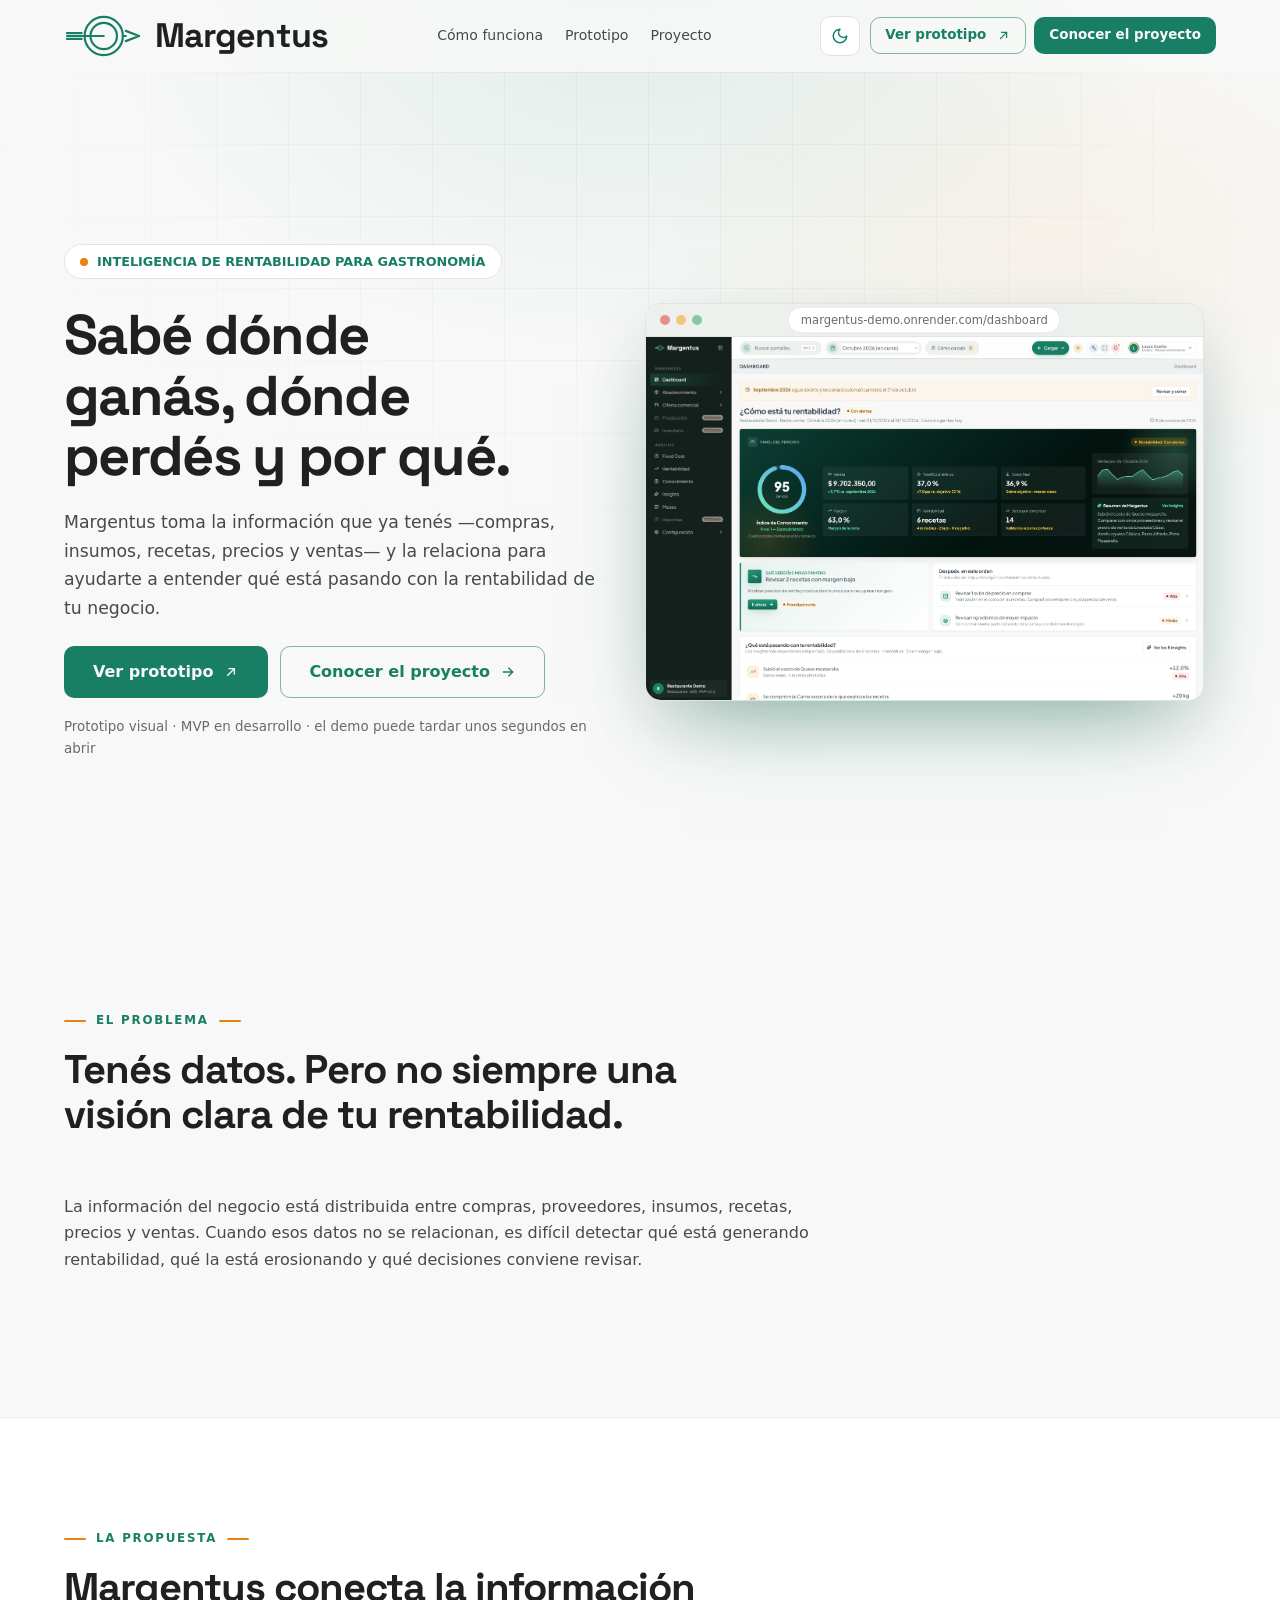
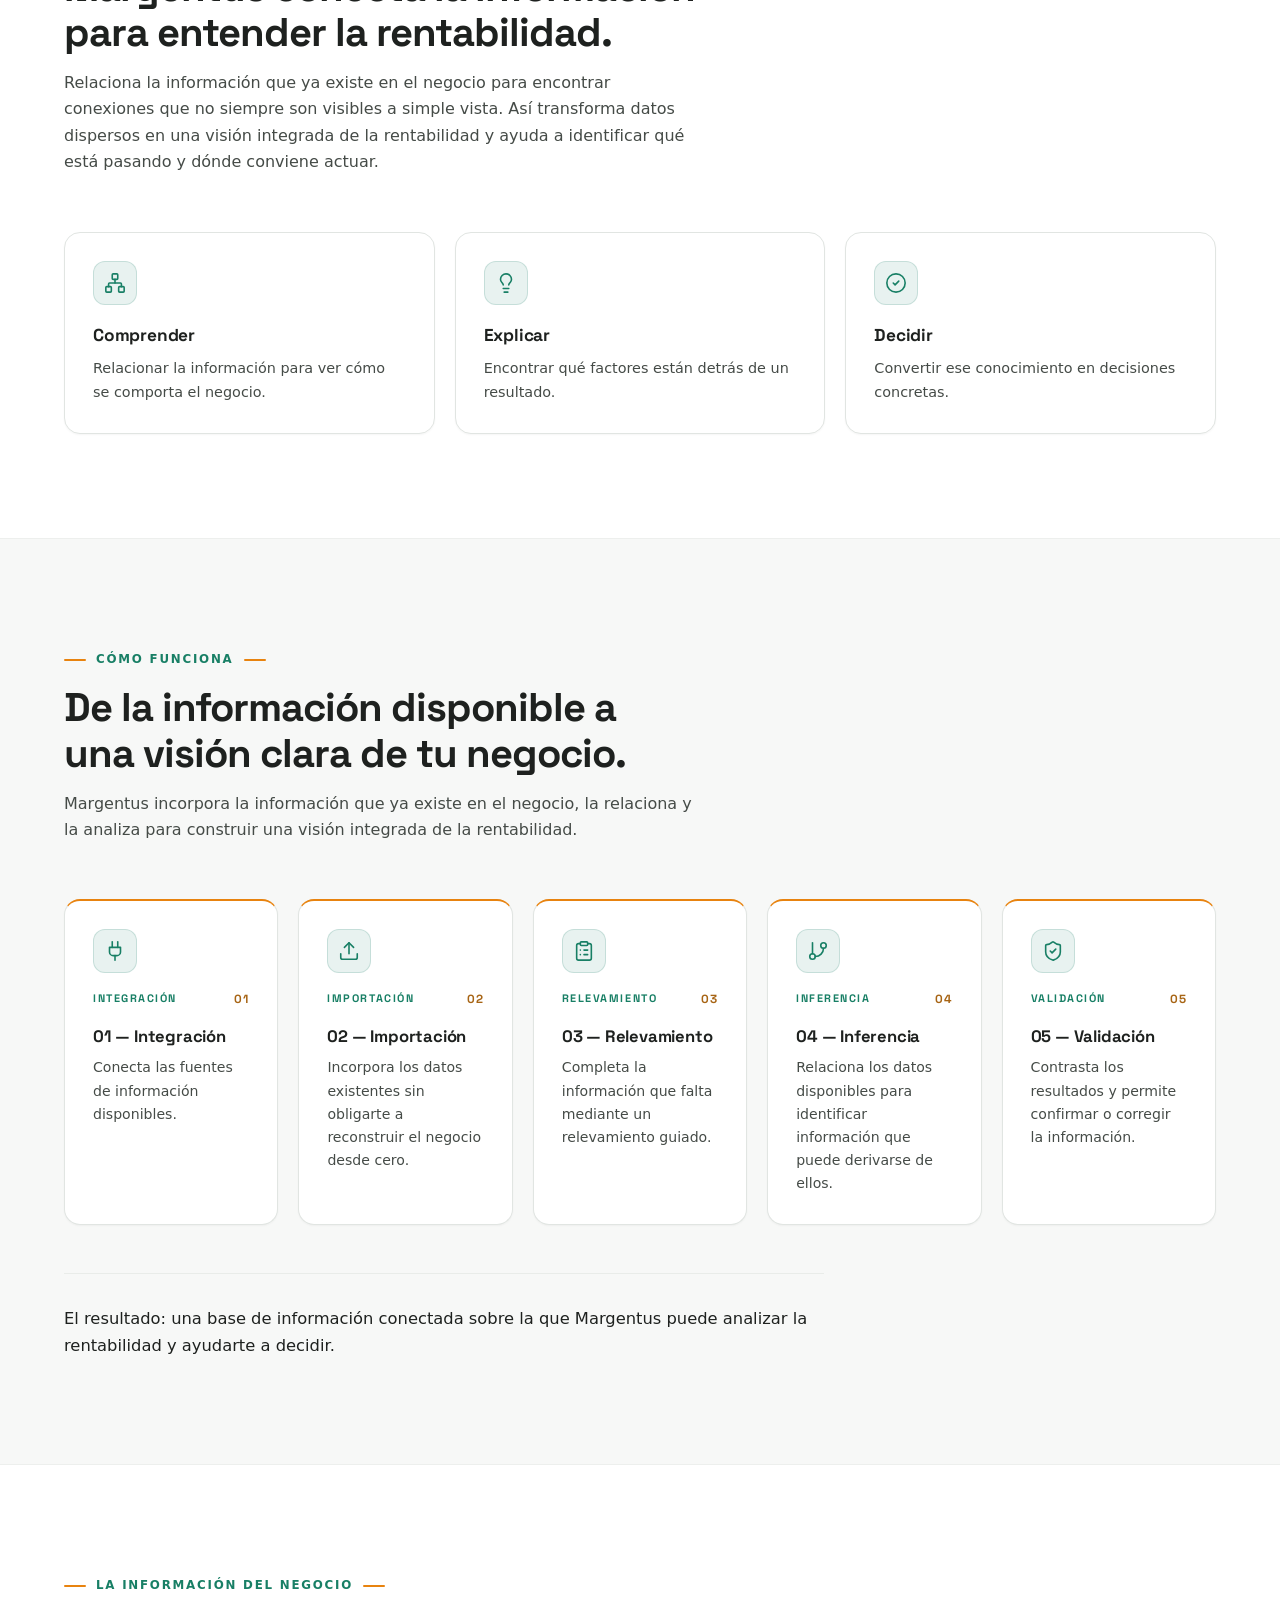
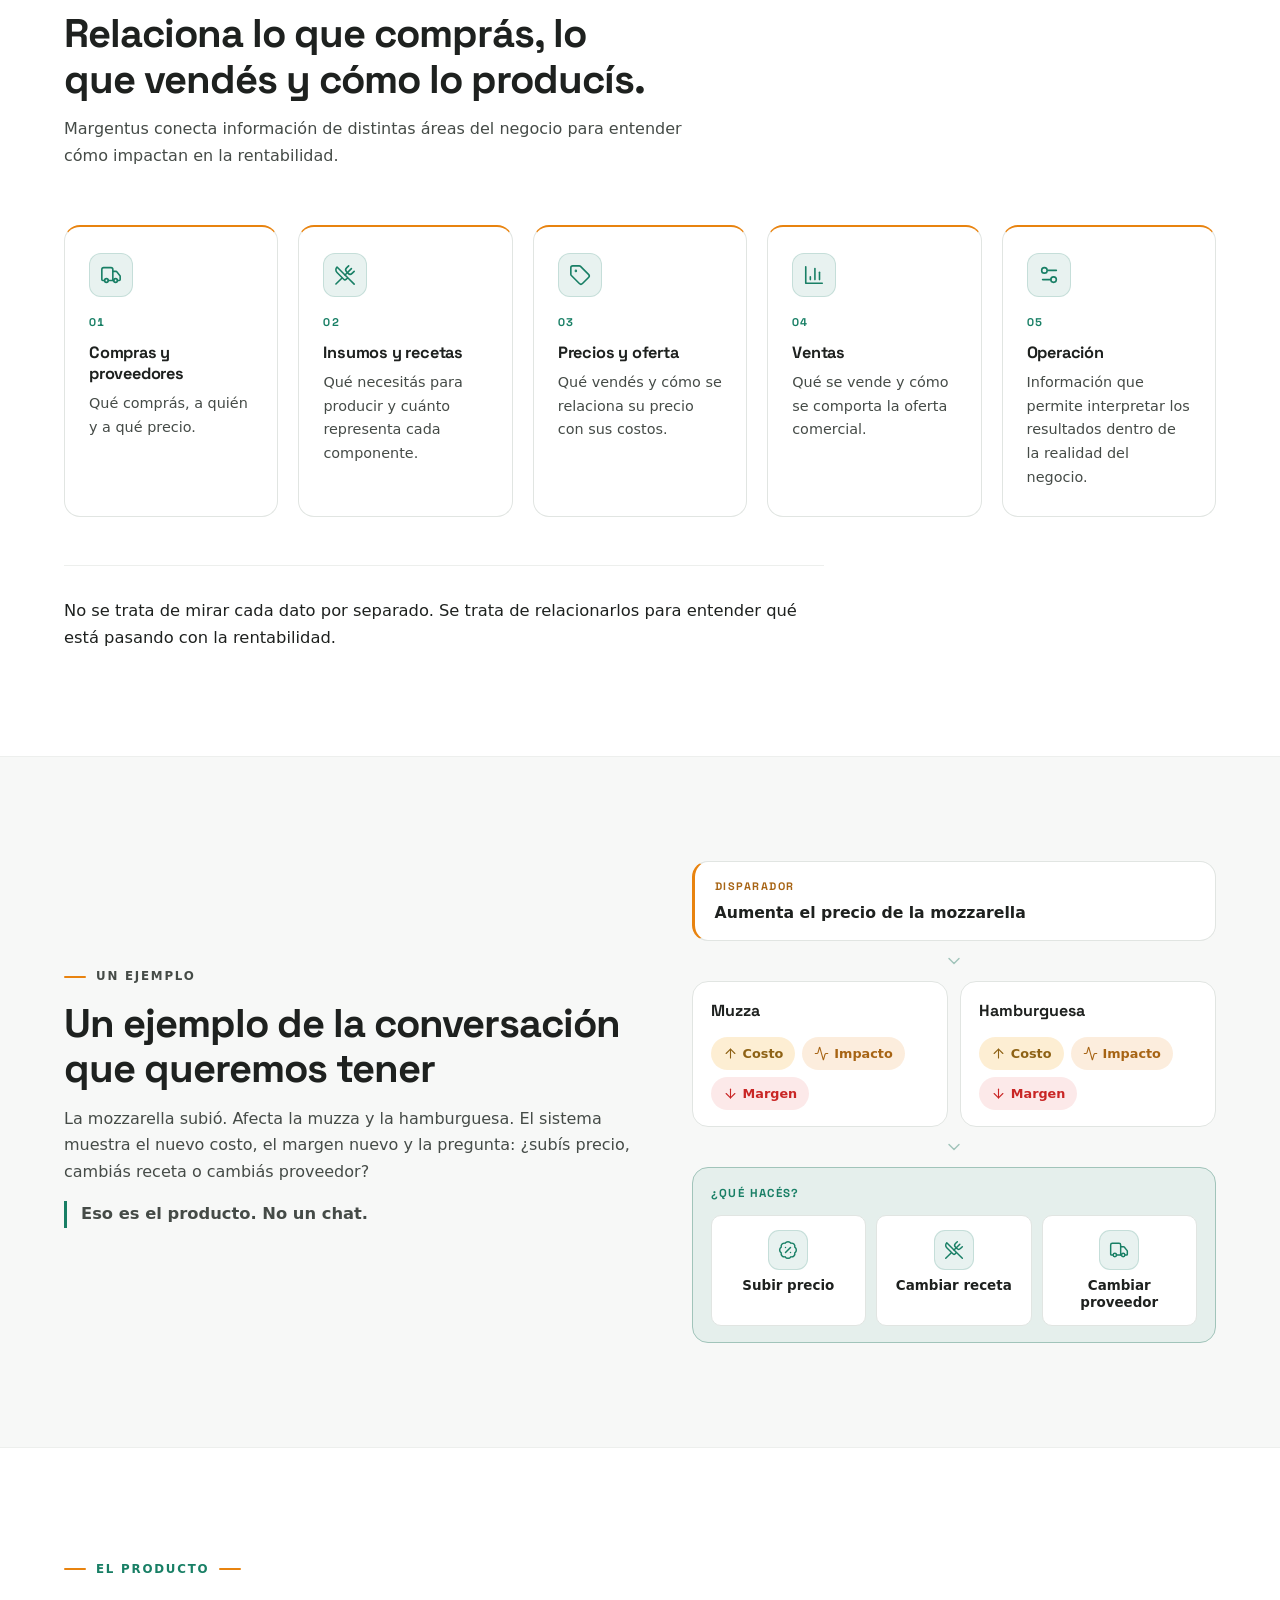
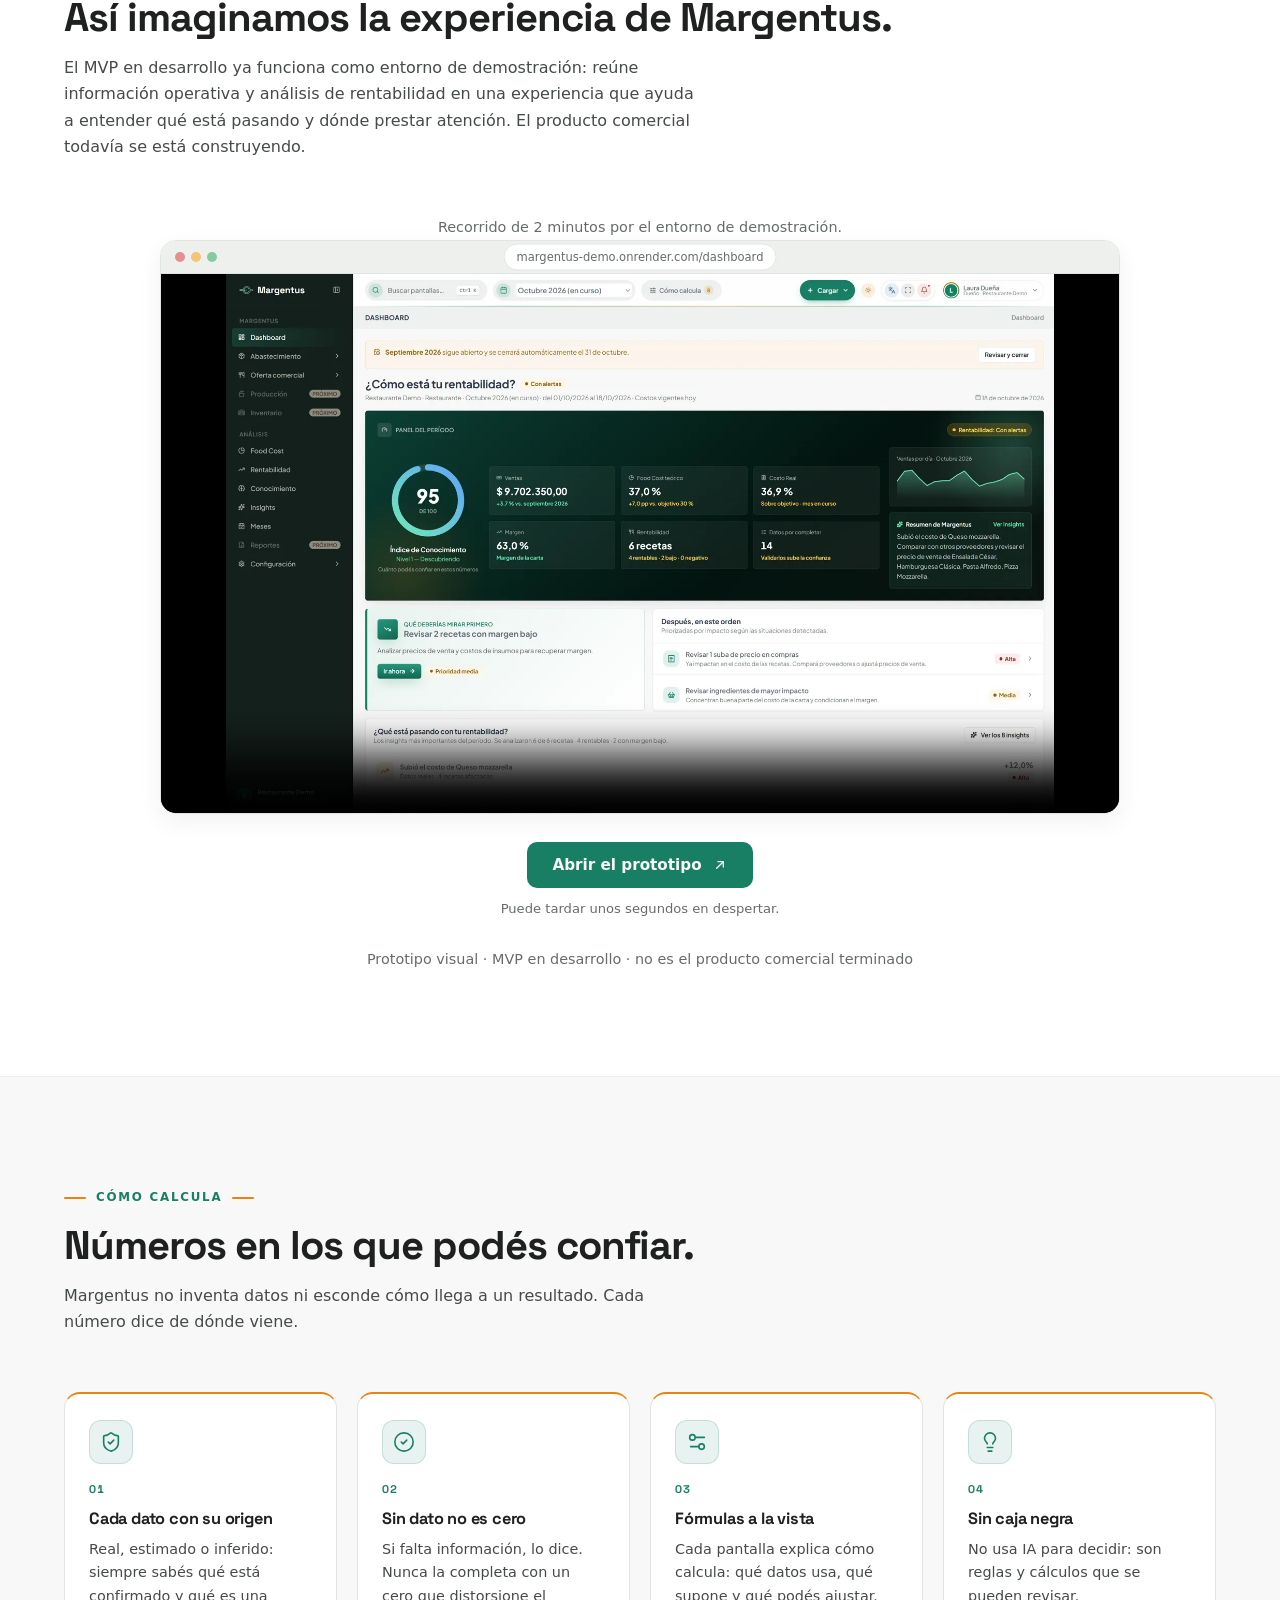
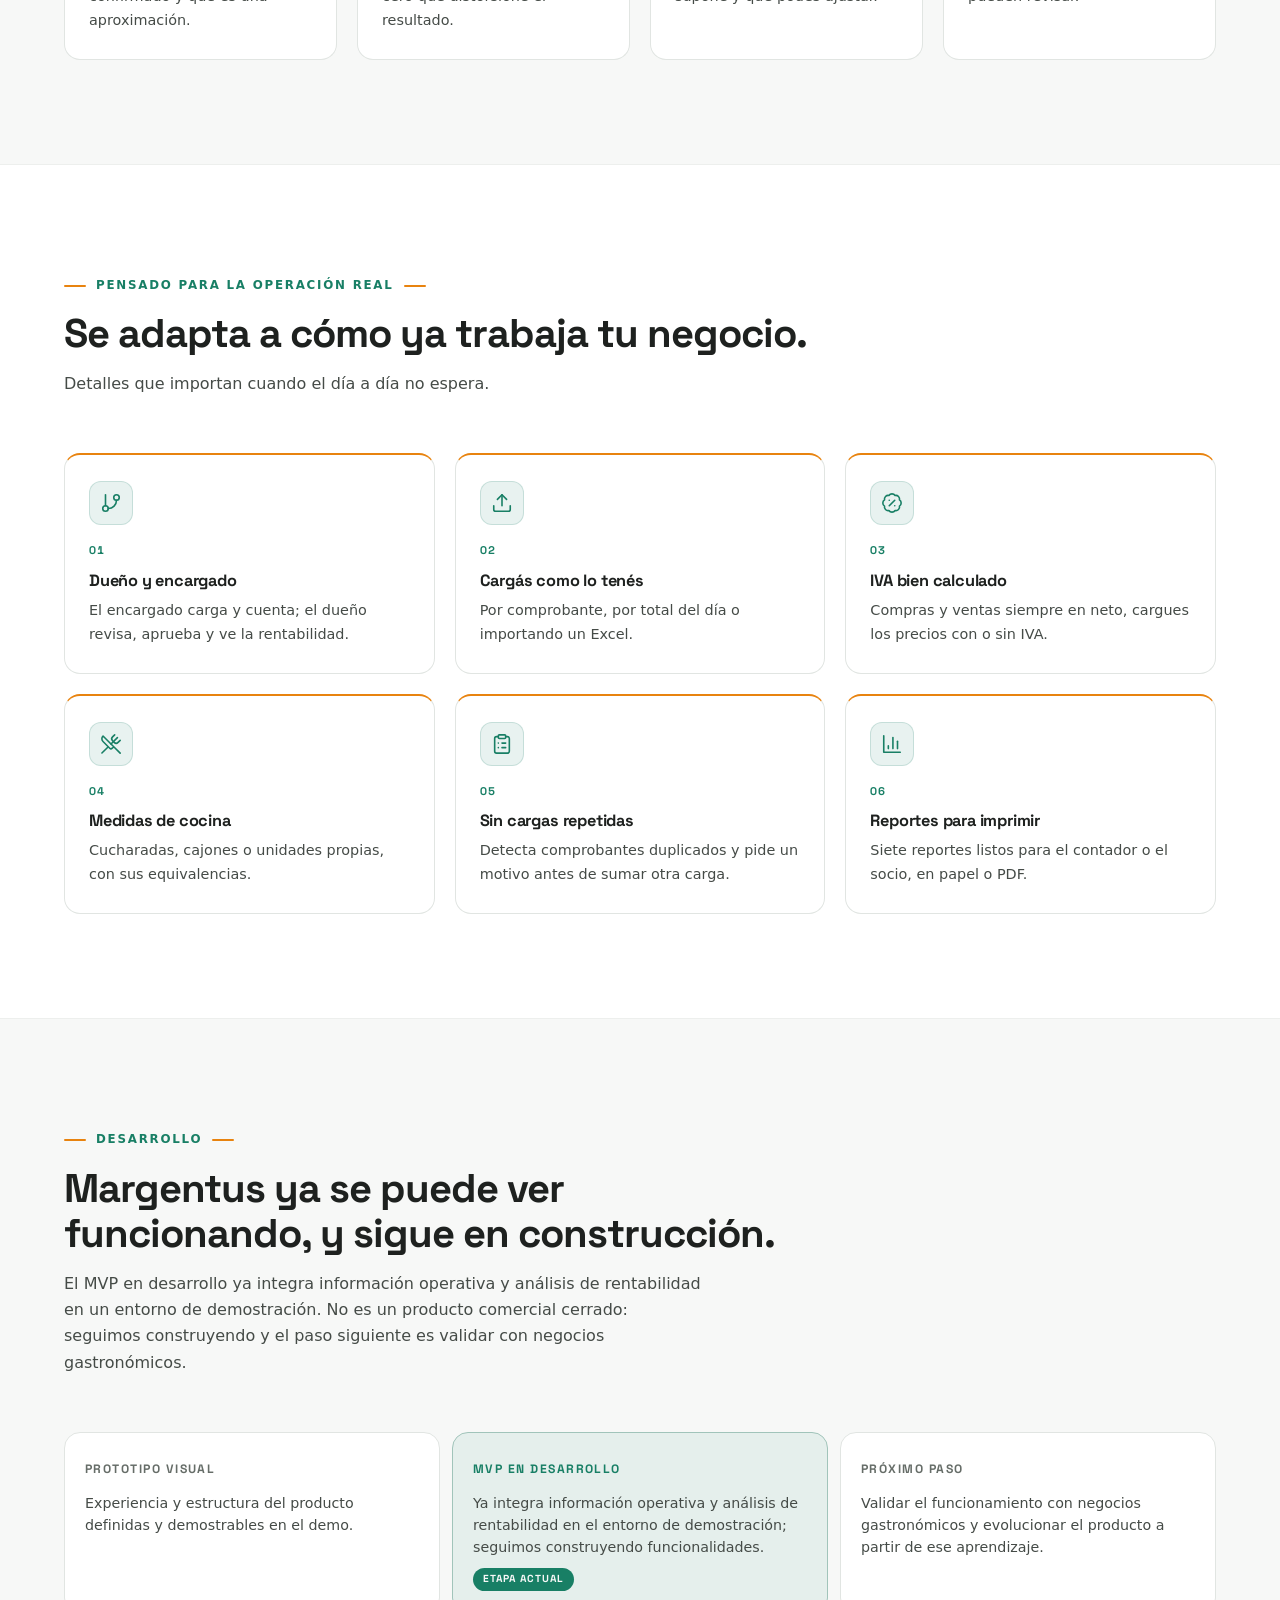
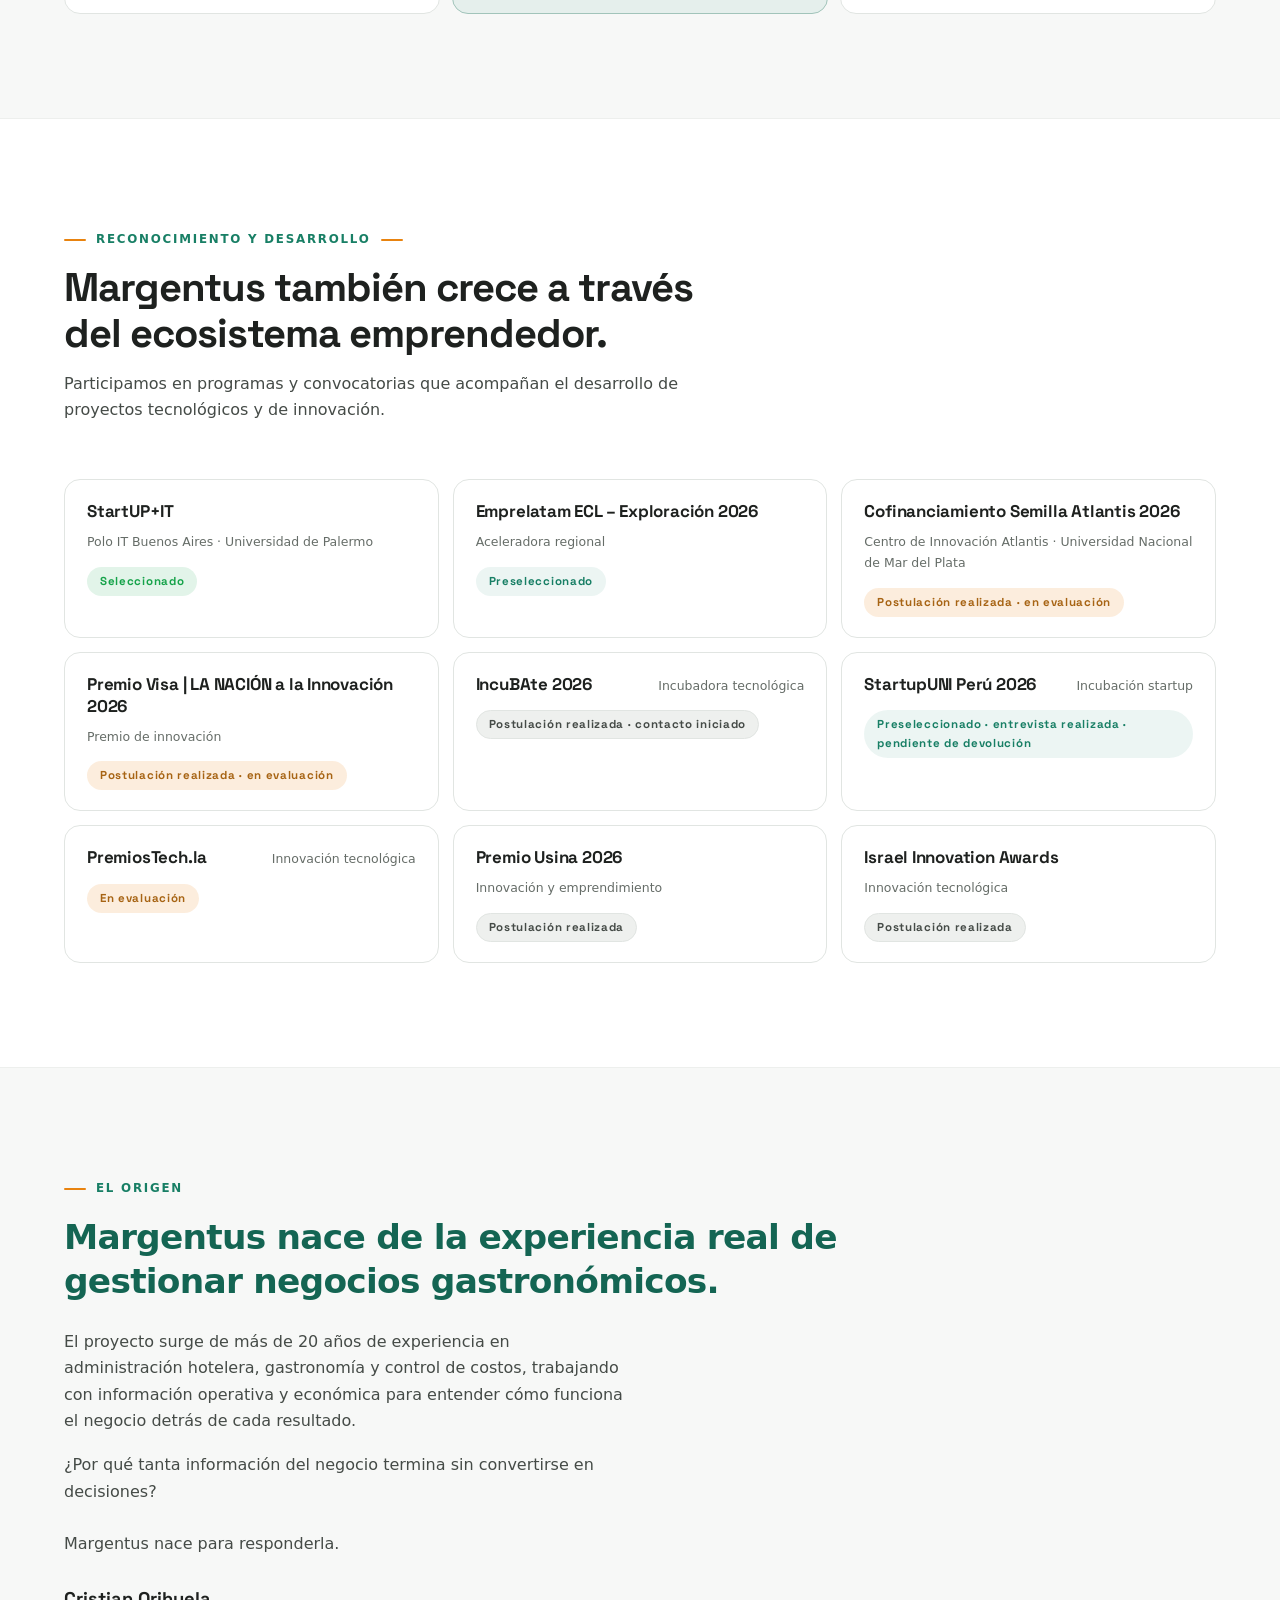
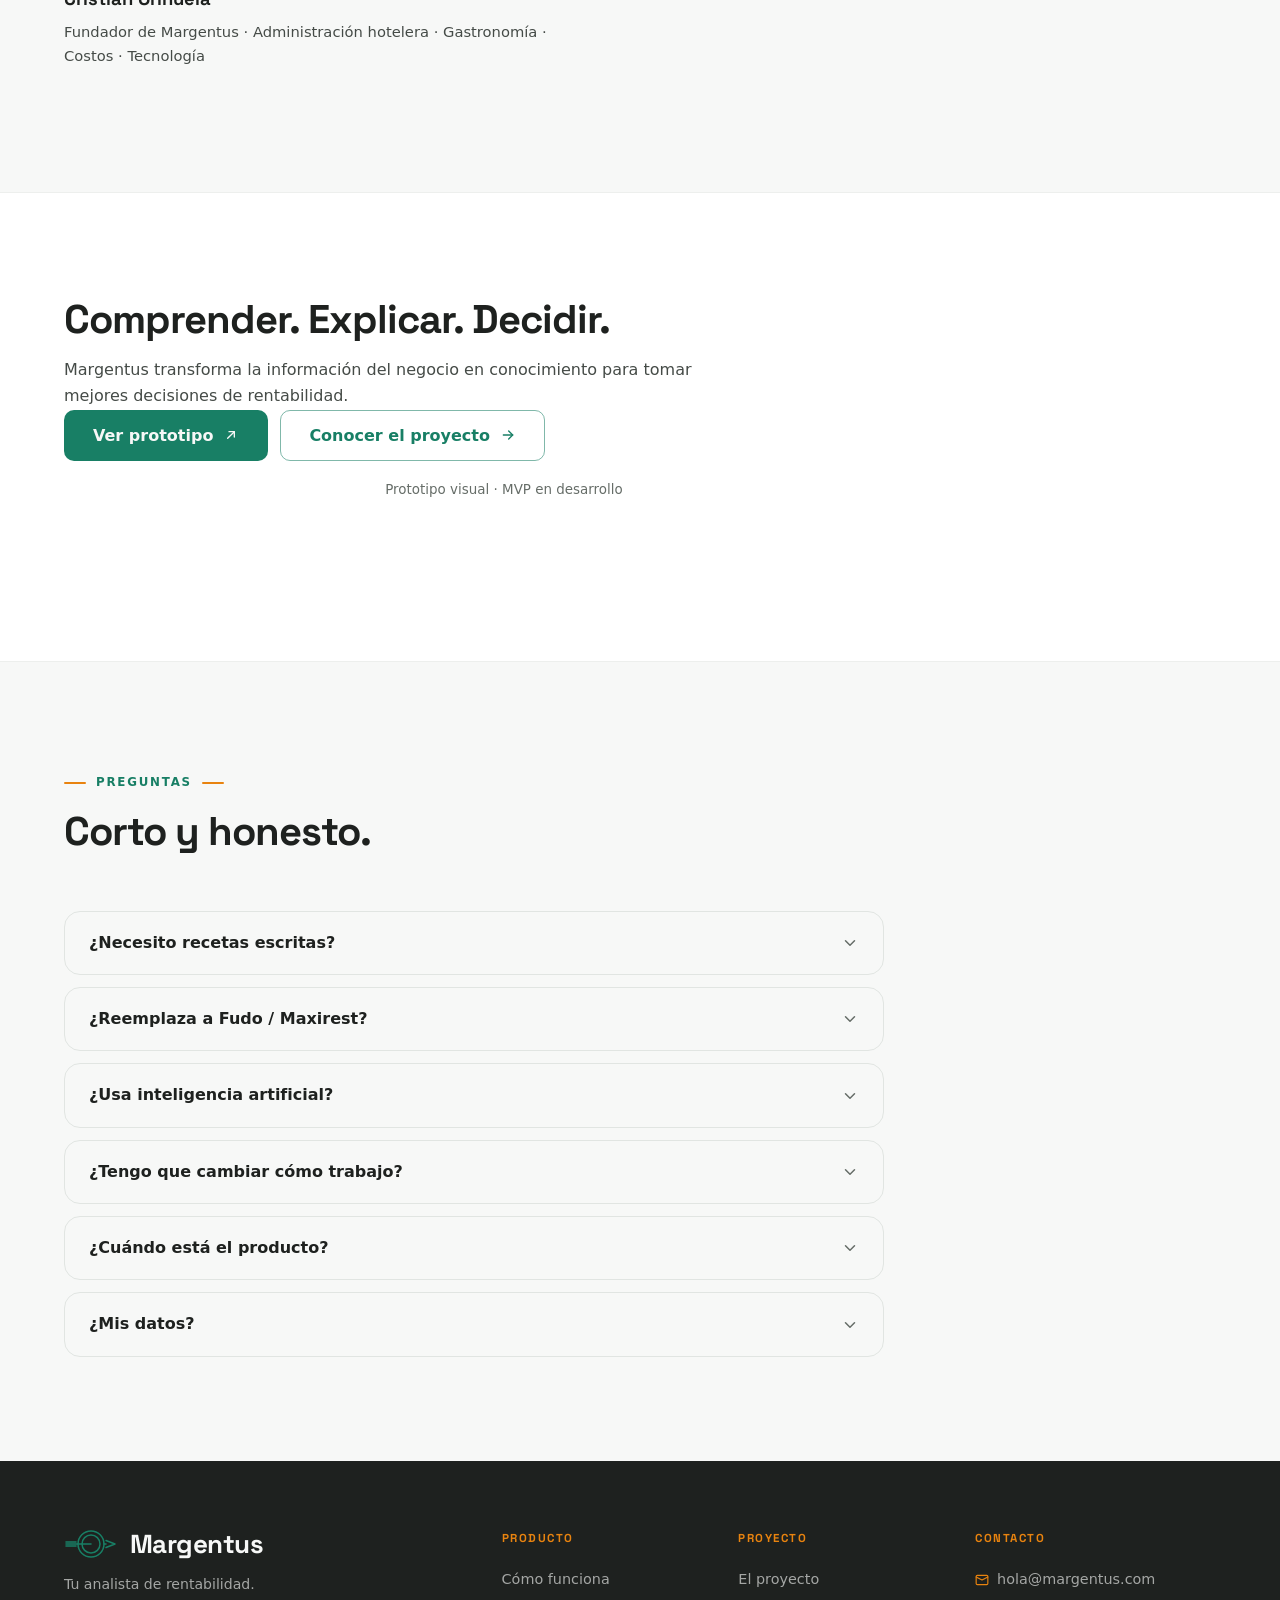
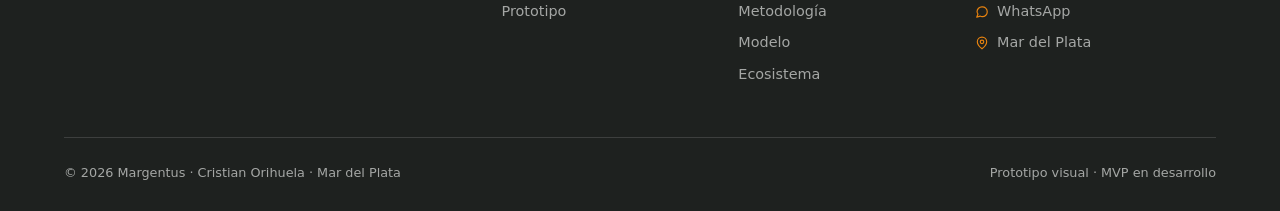
==== index.html @ 93903140 "feat(landing): fase 2 — confianza en los números, operación real y FAQ - Sección "Números en los que" ====
<!DOCTYPE html>
<html lang="es">
<head>
  <meta charset="UTF-8">
  <meta name="viewport" content="width=device-width, initial-scale=1.0">
  <script>
    (function () {
      var t = 'light';
      try { t = localStorage.getItem('margentus-theme') === 'dark' ? 'dark' : 'light'; } catch (e) {}
      document.documentElement.dataset.theme = t;
    })();
  </script>
  <title>Margentus | Inteligencia de rentabilidad para gastronomía</title>
  <meta name="description" content="Tu analista de rentabilidad para gastronomía. Margentus transforma compras, recetas, precios y ventas en decisiones para cuidar el margen.">
  <meta name="theme-color" content="#f7f8f7">
  <meta property="og:type" content="website">
  <meta property="og:site_name" content="Margentus">
  <meta property="og:title" content="Margentus | Inteligencia de rentabilidad para gastronomía">
  <meta property="og:description" content="Tu analista de rentabilidad para gastronomía. Margentus transforma compras, recetas, precios y ventas en decisiones para cuidar el margen.">
  <meta property="og:locale" content="es_AR">
  <meta property="og:url" content="https://margentus.com/">
  <meta property="og:image" content="https://margentus.com/img/og/margentus-og.png">
  <meta property="og:image:type" content="image/png">
  <meta property="og:image:width" content="1200">
  <meta property="og:image:height" content="630">
  <meta property="og:image:alt" content="Margentus · inteligencia de rentabilidad para gastronomía">
  <meta name="twitter:card" content="summary_large_image">
  <meta name="twitter:title" content="Margentus | Inteligencia de rentabilidad para gastronomía">
  <meta name="twitter:description" content="Tu analista de rentabilidad para gastronomía. Margentus transforma compras, recetas, precios y ventas en decisiones para cuidar el margen.">
  <meta name="twitter:image" content="https://margentus.com/img/og/margentus-og.png">
  <link rel="canonical" href="https://margentus.com/">
  <link rel="icon" href="img/logos/margentus-logo.svg" type="image/svg+xml">
  <link rel="apple-touch-icon" href="img/logos/apple-touch-icon.png">
  <script type="application/ld+json">
  {"@context":"https://schema.org","@type":"Organization","name":"Margentus","url":"https://margentus.com/","logo":"https://margentus.com/img/logos/apple-touch-icon.png","description":"Inteligencia de rentabilidad para gastronomía.","email":"hola@margentus.com","founder":{"@type":"Person","name":"Cristian Orihuela"},"address":{"@type":"PostalAddress","addressLocality":"Mar del Plata","addressRegion":"Buenos Aires","addressCountry":"AR"}}
  </script>
  <link rel="preload" href="fonts/space-grotesk-latin-400-normal.woff2" as="font" type="font/woff2" crossorigin>
  <link rel="preload" href="fonts/space-grotesk-latin-600-normal.woff2" as="font" type="font/woff2" crossorigin>
  <link rel="stylesheet" href="css/margentus.css">
  <link rel="stylesheet" href="css/margentus-components.css">
  <link rel="stylesheet" href="css/margentus-responsive.css">
  <noscript><style>.mg-rv{opacity:1 !important;transform:none !important}</style></noscript>
</head>
<body id="top">
<a class="mg-skip" href="#main">Saltar al contenido</a>
<svg class="mg-sprite" aria-hidden="true" focusable="false" width="0" height="0">
  <symbol id="i-network" viewBox="0 0 24 24" fill="none" stroke="currentColor" stroke-width="1.75" stroke-linecap="round" stroke-linejoin="round"><rect x="16" y="16" width="6" height="6" rx="1"/><rect x="2" y="16" width="6" height="6" rx="1"/><rect x="9" y="2" width="6" height="6" rx="1"/><path d="M5 16v-3a1 1 0 0 1 1-1h12a1 1 0 0 1 1 1v3"/><path d="M12 12V8"/></symbol>
  <symbol id="i-lightbulb" viewBox="0 0 24 24" fill="none" stroke="currentColor" stroke-width="1.75" stroke-linecap="round" stroke-linejoin="round"><path d="M15 14c.2-1 .7-1.7 1.5-2.5 1-.9 1.5-2.2 1.5-3.5A6 6 0 0 0 6 8c0 1 .2 2.2 1.5 3.5.7.7 1.3 1.5 1.5 2.5"/><path d="M9 18h6"/><path d="M10 22h4"/></symbol>
  <symbol id="i-circle-check" viewBox="0 0 24 24" fill="none" stroke="currentColor" stroke-width="1.75" stroke-linecap="round" stroke-linejoin="round"><circle cx="12" cy="12" r="10"/><path d="m9 12 2 2 4-4"/></symbol>
  <symbol id="i-plug" viewBox="0 0 24 24" fill="none" stroke="currentColor" stroke-width="1.75" stroke-linecap="round" stroke-linejoin="round"><path d="M12 22v-5"/><path d="M9 8V2"/><path d="M15 8V2"/><path d="M18 8v5a4 4 0 0 1-4 4h-4a4 4 0 0 1-4-4V8Z"/></symbol>
  <symbol id="i-upload" viewBox="0 0 24 24" fill="none" stroke="currentColor" stroke-width="1.75" stroke-linecap="round" stroke-linejoin="round"><path d="M21 15v4a2 2 0 0 1-2 2H5a2 2 0 0 1-2-2v-4"/><polyline points="7 8 12 3 17 8"/><path d="M12 3v12"/></symbol>
  <symbol id="i-clipboard-list" viewBox="0 0 24 24" fill="none" stroke="currentColor" stroke-width="1.75" stroke-linecap="round" stroke-linejoin="round"><rect width="8" height="4" x="8" y="2" rx="1"/><path d="M12 11h4"/><path d="M12 16h4"/><path d="M8 11h.01"/><path d="M8 16h.01"/><path d="M16 4h2a2 2 0 0 1 2 2v14a2 2 0 0 1-2 2H6a2 2 0 0 1-2-2V6a2 2 0 0 1 2-2h2"/></symbol>
  <symbol id="i-git-branch" viewBox="0 0 24 24" fill="none" stroke="currentColor" stroke-width="1.75" stroke-linecap="round" stroke-linejoin="round"><line x1="6" x2="6" y1="3" y2="15"/><circle cx="18" cy="6" r="3"/><circle cx="6" cy="18" r="3"/><path d="M18 9a9 9 0 0 1-9 9"/></symbol>
  <symbol id="i-shield-check" viewBox="0 0 24 24" fill="none" stroke="currentColor" stroke-width="1.75" stroke-linecap="round" stroke-linejoin="round"><path d="M20 13c0 5-3.5 7.5-7.66 8.95a1 1 0 0 1-.67-.01C7.5 20.5 4 18 4 13V6a1 1 0 0 1 1-1c2 0 4.5-1.2 6.24-2.72a1.17 1.17 0 0 1 1.52 0C14.51 3.81 17 5 19 5a1 1 0 0 1 1 1z"/><path d="m9 12 2 2 4-4"/></symbol>
  <symbol id="i-truck" viewBox="0 0 24 24" fill="none" stroke="currentColor" stroke-width="1.75" stroke-linecap="round" stroke-linejoin="round"><path d="M14 18V6a2 2 0 0 0-2-2H4a2 2 0 0 0-2 2v11a1 1 0 0 0 1 1h2"/><path d="M15 18H9"/><path d="M19 18h2a1 1 0 0 0 1-1v-3.65a1 1 0 0 0-.22-.624l-3.48-4.35A1 1 0 0 0 17.52 8H14"/><circle cx="17" cy="18" r="2"/><circle cx="7" cy="18" r="2"/></symbol>
  <symbol id="i-utensils-crossed" viewBox="0 0 24 24" fill="none" stroke="currentColor" stroke-width="1.75" stroke-linecap="round" stroke-linejoin="round"><path d="m16 2-2.3 2.3a3 3 0 0 0 0 4.2l1.8 1.8a3 3 0 0 0 4.2 0L22 8"/><path d="M15 15 3.3 3.3a4.2 4.2 0 0 0 0 6l7.3 7.3c.7.7 2 .7 2.8 0L15 15Zm0 0 7 7"/><path d="m2.1 21.8 6.4-6.3"/><path d="m19 5-7 7"/></symbol>
  <symbol id="i-tag" viewBox="0 0 24 24" fill="none" stroke="currentColor" stroke-width="1.75" stroke-linecap="round" stroke-linejoin="round"><path d="M12.586 2.586A2 2 0 0 0 11.172 2H4a2 2 0 0 0-2 2v7.172a2 2 0 0 0 .586 1.414l8.704 8.704a2.426 2.426 0 0 0 3.42 0l6.58-6.58a2.426 2.426 0 0 0 0-3.42z"/><circle cx="7.5" cy="7.5" r=".5" fill="currentColor"/></symbol>
  <symbol id="i-bar-chart-3" viewBox="0 0 24 24" fill="none" stroke="currentColor" stroke-width="1.75" stroke-linecap="round" stroke-linejoin="round"><path d="M3 3v18h18"/><path d="M18 17V9"/><path d="M13 17V5"/><path d="M8 17v-3"/></symbol>
  <symbol id="i-settings-2" viewBox="0 0 24 24" fill="none" stroke="currentColor" stroke-width="1.75" stroke-linecap="round" stroke-linejoin="round"><path d="M20 7h-9"/><path d="M14 17H5"/><circle cx="17" cy="17" r="3"/><circle cx="7" cy="7" r="3"/></symbol>
  <symbol id="i-badge-percent" viewBox="0 0 24 24" fill="none" stroke="currentColor" stroke-width="1.75" stroke-linecap="round" stroke-linejoin="round"><path d="M3.85 8.62a4 4 0 0 1 4.78-4.77 4 4 0 0 1 6.74 0 4 4 0 0 1 4.78 4.78 4 4 0 0 1 0 6.74 4 4 0 0 1-4.77 4.78 4 4 0 0 1-6.75 0 4 4 0 0 1-4.78-4.77 4 4 0 0 1 0-6.76Z"/><path d="m15 9-6 6"/><path d="M9 9h.01"/><path d="M15 15h.01"/></symbol>
  <symbol id="i-arrow-up" viewBox="0 0 24 24" fill="none" stroke="currentColor" stroke-width="1.75" stroke-linecap="round" stroke-linejoin="round"><path d="m5 12 7-7 7 7"/><path d="M12 19V5"/></symbol>
  <symbol id="i-arrow-down" viewBox="0 0 24 24" fill="none" stroke="currentColor" stroke-width="1.75" stroke-linecap="round" stroke-linejoin="round"><path d="M12 5v14"/><path d="m19 12-7 7-7-7"/></symbol>
  <symbol id="i-activity" viewBox="0 0 24 24" fill="none" stroke="currentColor" stroke-width="1.75" stroke-linecap="round" stroke-linejoin="round"><path d="M22 12h-2.48a2 2 0 0 0-1.93 1.46l-2.35 8.36a.25.25 0 0 1-.48 0L9.24 2.18a.25.25 0 0 0-.48 0l-2.35 8.36A2 2 0 0 1 4.49 12H2"/></symbol>
  <symbol id="i-chevron-down" viewBox="0 0 24 24" fill="none" stroke="currentColor" stroke-width="1.75" stroke-linecap="round" stroke-linejoin="round"><path d="m6 9 6 6 6-6"/></symbol>
</svg>
<nav class="mg-nav" id="nbar" aria-label="Navegación principal">
  <div class="mg-container mg-nav-inner">
    <a class="mg-brand" href="#top" aria-label="Margentus, volver al inicio">
      <img class="mg-logo" src="img/logos/margentus-logo.svg" alt="" width="78" height="44">
      <span class="mg-wordmark">Margentus</span>
    </a>
    <nav class="mg-nav-links" aria-label="Secciones">
      <a href="#como-funciona">Cómo funciona</a>
      <a href="#prototipo">Prototipo</a>
      <a href="proyecto.html">Proyecto</a>
    </nav>
    <div class="mg-nav-actions">
      <button class="mg-theme-btn" id="themeBtn" type="button" aria-label="Cambiar a modo oscuro" aria-pressed="false">
        <svg class="mg-theme-ico mg-theme-ico--moon" viewBox="0 0 24 24" fill="none" stroke="currentColor" stroke-width="2" stroke-linecap="round" stroke-linejoin="round" aria-hidden="true"><path d="M12 3a6 6 0 0 0 9 9 9 9 0 1 1-9-9Z"/></svg>
        <svg class="mg-theme-ico mg-theme-ico--sun" viewBox="0 0 24 24" fill="none" stroke="currentColor" stroke-width="2" stroke-linecap="round" stroke-linejoin="round" aria-hidden="true"><circle cx="12" cy="12" r="4"/><path d="M12 2v2"/><path d="M12 20v2"/><path d="m4.93 4.93 1.41 1.41"/><path d="m17.66 17.66 1.41 1.41"/><path d="M2 12h2"/><path d="M20 12h2"/><path d="m6.34 17.66-1.41 1.41"/><path d="m19.07 4.93-1.41 1.41"/></svg>
      </button>
      <div class="mg-nav-cta">
        <a href="https://margentus-demo.onrender.com/dashboard" class="mg-btn mg-btn-ghost mg-btn-sm" target="_blank" rel="noopener">Ver prototipo
          <svg width="15" height="15" viewBox="0 0 24 24" fill="none" stroke="currentColor" stroke-width="2" stroke-linecap="round" stroke-linejoin="round" aria-hidden="true"><path d="M7 17 17 7"/><path d="M9 7h8v8"/></svg>
        </a>
        <a href="proyecto.html" class="mg-btn mg-btn-primary mg-btn-sm">Conocer el proyecto</a>
      </div>
      <button class="mg-burger" id="burger" type="button" aria-label="Abrir menú" aria-expanded="false" aria-controls="mmenu">
        <svg id="icoOpen" width="20" height="20" viewBox="0 0 24 24" fill="none" stroke="currentColor" stroke-width="2" stroke-linecap="round" aria-hidden="true"><path d="M4 7h16"/><path d="M4 12h16"/><path d="M4 17h16"/></svg>
        <svg id="icoClose" width="20" height="20" viewBox="0 0 24 24" fill="none" stroke="currentColor" stroke-width="2" stroke-linecap="round" aria-hidden="true" style="display:none"><path d="M6 6l12 12"/><path d="M18 6 6 18"/></svg>
      </button>
    </div>
  </div>
</nav>
<div class="mg-mmenu" id="mmenu">
  <a href="#como-funciona">Cómo funciona</a>
  <a href="#prototipo">Prototipo</a>
  <a href="proyecto.html">Proyecto</a>
  <div class="mg-mmenu-cta">
    <a href="proyecto.html" class="mg-btn mg-btn-primary mg-btn-lg">Conocer el proyecto</a>
  </div>
  <p class="mg-mmenu-note"><a href="https://margentus-demo.onrender.com/dashboard" target="_blank" rel="noopener">Ver el prototipo</a></p>
</div>
<main id="main">
  <!-- ================= HERO ================= -->
  <section class="mg-hero mg-hero--split" aria-labelledby="hero-title">
    <div class="mg-container">
      <div class="mg-hero-inner">
        <div class="mg-hero-copy">
          <div class="mg-rv">
            <span class="mg-badge"><span class="mg-badge-dot" aria-hidden="true"></span>INTELIGENCIA DE RENTABILIDAD PARA GASTRONOMÍA</span>
          </div>
          <h1 class="mg-h1 mg-rv" id="hero-title">Sabé dónde ganás, dónde perdés y por qué.</h1>
          <p class="mg-lead mg-rv">Margentus toma la información que ya tenés —compras, insumos, recetas, precios y ventas— y la relaciona para ayudarte a entender qué está pasando con la rentabilidad de tu negocio.</p>
          <div class="mg-hero-ctas mg-rv">
            <a href="https://margentus-demo.onrender.com/dashboard" class="mg-btn mg-btn-primary mg-btn-lg" target="_blank" rel="noopener">Ver prototipo
              <svg width="16" height="16" viewBox="0 0 24 24" fill="none" stroke="currentColor" stroke-width="2" stroke-linecap="round" stroke-linejoin="round" aria-hidden="true"><path d="M7 17 17 7"/><path d="M9 7h8v8"/></svg>
            </a>
            <a href="proyecto.html" class="mg-btn mg-btn-ghost mg-btn-lg">Conocer el proyecto
              <svg width="16" height="16" viewBox="0 0 24 24" fill="none" stroke="currentColor" stroke-width="2" stroke-linecap="round" stroke-linejoin="round" aria-hidden="true"><path d="M5 12h14"/><path d="m13 6 6 6-6 6"/></svg>
            </a>
          </div>
          <p class="mg-hero-note mg-rv">Prototipo visual · MVP en desarrollo · el demo puede tardar unos segundos en abrir</p>
        </div>
        <div class="mg-hero-mock mg-rv">
          <div class="mg-window-bar" aria-hidden="true">
            <span class="mg-window-dots"><span></span><span></span><span></span></span>
            <span class="mg-window-url">margentus-demo.onrender.com/dashboard</span>
          </div>
          <img src="img/prototipo/dashboard.png" width="2854" height="1858" alt="Captura del panel de Margentus: indicadores de rentabilidad, análisis y productos del negocio." decoding="async">
        </div>
      </div>
    </div>
  </section>

  <!-- ================= PROBLEMA ================= -->
  <section class="mg-section mg-problem" id="problema" aria-labelledby="problema-title">
    <div class="mg-container">
      <div class="mg-sec-head mg-rv">
        <p class="mg-kicker">El problema</p>
        <h2 class="mg-title" id="problema-title">Tenés datos. Pero no siempre una visión clara de tu rentabilidad.</h2>
      </div>
      <p class="mg-sub mg-rv mg-problem-text">La información del negocio está distribuida entre compras, proveedores, insumos, recetas, precios y ventas. Cuando esos datos no se relacionan, es difícil detectar qué está generando rentabilidad, qué la está erosionando y qué decisiones conviene revisar.</p>
    </div>
  </section>

  <!-- ================= PROPUESTA ================= -->
  <section class="mg-section mg-propuesta" id="propuesta" aria-labelledby="propuesta-title">
    <div class="mg-container">
      <div class="mg-sec-head mg-rv">
        <p class="mg-kicker">La propuesta</p>
        <h2 class="mg-title" id="propuesta-title">Margentus conecta la información para entender la rentabilidad.</h2>
        <p class="mg-sub">Relaciona la información que ya existe en el negocio para encontrar conexiones que no siempre son visibles a simple vista. Así transforma datos dispersos en una visión integrada de la rentabilidad y ayuda a identificar qué está pasando y dónde conviene actuar.</p>
      </div>
      <div class="mg-questions">
        <div class="mg-card mg-rv">
          <span class="mg-card-icon" aria-hidden="true"><svg viewBox="0 0 24 24"><use href="#i-network"/></svg></span>
          <h3>Comprender</h3>
          <p>Relacionar la información para ver cómo se comporta el negocio.</p>
        </div>
        <div class="mg-card mg-rv">
          <span class="mg-card-icon" aria-hidden="true"><svg viewBox="0 0 24 24"><use href="#i-lightbulb"/></svg></span>
          <h3>Explicar</h3>
          <p>Encontrar qué factores están detrás de un resultado.</p>
        </div>
        <div class="mg-card mg-rv">
          <span class="mg-card-icon" aria-hidden="true"><svg viewBox="0 0 24 24"><use href="#i-circle-check"/></svg></span>
          <h3>Decidir</h3>
          <p>Convertir ese conocimiento en decisiones concretas.</p>
        </div>
      </div>
    </div>
  </section>

  <!-- ================= CÓMO FUNCIONA ================= -->
  <section class="mg-section mg-how" id="como-funciona" aria-labelledby="how-title">
    <div class="mg-container">
      <div class="mg-sec-head mg-rv">
        <p class="mg-kicker">Cómo funciona</p>
        <h2 class="mg-title" id="how-title">De la información disponible a una visión clara de tu negocio.</h2>
        <p class="mg-sub">Margentus incorpora la información que ya existe en el negocio, la relaciona y la analiza para construir una visión integrada de la rentabilidad.</p>
      </div>
      <div class="mg-steps">
        <div class="mg-card mg-step mg-rv">
          <span class="mg-card-icon" aria-hidden="true"><svg viewBox="0 0 24 24"><use href="#i-plug"/></svg></span>
          <div class="mg-step-head"><span class="mg-step-tag">Integración</span><span class="mg-step-stage">01</span></div>
          <h3>01 — Integración</h3>
          <p>Conecta las fuentes de información disponibles.</p>
        </div>
        <div class="mg-card mg-step mg-rv">
          <span class="mg-card-icon" aria-hidden="true"><svg viewBox="0 0 24 24"><use href="#i-upload"/></svg></span>
          <div class="mg-step-head"><span class="mg-step-tag">Importación</span><span class="mg-step-stage">02</span></div>
          <h3>02 — Importación</h3>
          <p>Incorpora los datos existentes sin obligarte a reconstruir el negocio desde cero.</p>
        </div>
        <div class="mg-card mg-step mg-rv">
          <span class="mg-card-icon" aria-hidden="true"><svg viewBox="0 0 24 24"><use href="#i-clipboard-list"/></svg></span>
          <div class="mg-step-head"><span class="mg-step-tag">Relevamiento</span><span class="mg-step-stage">03</span></div>
          <h3>03 — Relevamiento</h3>
          <p>Completa la información que falta mediante un relevamiento guiado.</p>
        </div>
        <div class="mg-card mg-step mg-rv">
          <span class="mg-card-icon" aria-hidden="true"><svg viewBox="0 0 24 24"><use href="#i-git-branch"/></svg></span>
          <div class="mg-step-head"><span class="mg-step-tag">Inferencia</span><span class="mg-step-stage">04</span></div>
          <h3>04 — Inferencia</h3>
          <p>Relaciona los datos disponibles para identificar información que puede derivarse de ellos.</p>
        </div>
        <div class="mg-card mg-step mg-rv">
          <span class="mg-card-icon" aria-hidden="true"><svg viewBox="0 0 24 24"><use href="#i-shield-check"/></svg></span>
          <div class="mg-step-head"><span class="mg-step-tag">Validación</span><span class="mg-step-stage">05</span></div>
          <h3>05 — Validación</h3>
          <p>Contrasta los resultados y permite confirmar o corregir la información.</p>
        </div>
      </div>
      <p class="mg-problem-close mg-rv">El resultado: una base de información conectada sobre la que Margentus puede analizar la rentabilidad y ayudarte a decidir.</p>
    </div>
  </section>

  <!-- ================= QUÉ ANALIZA ================= -->
  <section class="mg-section mg-surface-alt" id="que-analiza" aria-labelledby="qa-title">
    <div class="mg-container">
      <div class="mg-sec-head mg-rv">
        <p class="mg-kicker">La información del negocio</p>
        <h2 class="mg-title" id="qa-title">Relaciona lo que comprás, lo que vendés y cómo lo producís.</h2>
        <p class="mg-sub">Margentus conecta información de distintas áreas del negocio para entender cómo impactan en la rentabilidad.</p>
      </div>
      <div class="mg-areas">
        <div class="mg-area mg-rv">
          <span class="mg-card-icon" aria-hidden="true"><svg viewBox="0 0 24 24"><use href="#i-truck"/></svg></span>
          <span class="mg-area-num">01</span>
          <h3>Compras y proveedores</h3>
          <p>Qué comprás, a quién y a qué precio.</p>
        </div>
        <div class="mg-area mg-rv">
          <span class="mg-card-icon" aria-hidden="true"><svg viewBox="0 0 24 24"><use href="#i-utensils-crossed"/></svg></span>
          <span class="mg-area-num">02</span>
          <h3>Insumos y recetas</h3>
          <p>Qué necesitás para producir y cuánto representa cada componente.</p>
        </div>
        <div class="mg-area mg-rv">
          <span class="mg-card-icon" aria-hidden="true"><svg viewBox="0 0 24 24"><use href="#i-tag"/></svg></span>
          <span class="mg-area-num">03</span>
          <h3>Precios y oferta</h3>
          <p>Qué vendés y cómo se relaciona su precio con sus costos.</p>
        </div>
        <div class="mg-area mg-rv">
          <span class="mg-card-icon" aria-hidden="true"><svg viewBox="0 0 24 24"><use href="#i-bar-chart-3"/></svg></span>
          <span class="mg-area-num">04</span>
          <h3>Ventas</h3>
          <p>Qué se vende y cómo se comporta la oferta comercial.</p>
        </div>
        <div class="mg-area mg-rv">
          <span class="mg-card-icon" aria-hidden="true"><svg viewBox="0 0 24 24"><use href="#i-settings-2"/></svg></span>
          <span class="mg-area-num">05</span>
          <h3>Operación</h3>
          <p>Información que permite interpretar los resultados dentro de la realidad del negocio.</p>
        </div>
      </div>
      <p class="mg-problem-close mg-rv">No se trata de mirar cada dato por separado. Se trata de relacionarlos para entender qué está pasando con la rentabilidad.</p>
    </div>
  </section>

    <!-- ================= CASO DE USO ================= -->
  <section class="mg-section mg-case" id="caso" aria-labelledby="caso-title">
    <div class="mg-container">
      <div class="mg-case-grid">
        <div class="mg-case-copy mg-rv">
          <p class="mg-kicker">Un ejemplo</p>
          <h2 class="mg-title" id="caso-title">Un ejemplo de la conversación que queremos tener</h2>
          <p>La mozzarella subió. Afecta la muzza y la hamburguesa. El sistema muestra el nuevo costo, el margen nuevo y la pregunta: ¿subís precio, cambiás receta o cambiás proveedor?</p>
          <p class="mg-case-closer">Eso es el producto. No un chat.</p>
        </div>

        <div class="mg-case-story mg-rv" aria-hidden="true">
          <div class="mg-story-trigger">
            <span class="mg-story-tag">Disparador</span>
            <p class="mg-story-trigger-text">Aumenta el precio de la mozzarella</p>
          </div>

          <span class="mg-story-arrow"><svg viewBox="0 0 24 24"><use href="#i-chevron-down"/></svg></span>

          <div class="mg-story-products">
            <div class="mg-product-card">
              <span class="mg-product-name">Muzza</span>
              <div class="mg-product-metrics">
                <span class="mg-metric is-up"><svg viewBox="0 0 24 24"><use href="#i-arrow-up"/></svg>Costo</span>
                <span class="mg-metric is-neutral"><svg viewBox="0 0 24 24"><use href="#i-activity"/></svg>Impacto</span>
                <span class="mg-metric is-down"><svg viewBox="0 0 24 24"><use href="#i-arrow-down"/></svg>Margen</span>
              </div>
            </div>
            <div class="mg-product-card">
              <span class="mg-product-name">Hamburguesa</span>
              <div class="mg-product-metrics">
                <span class="mg-metric is-up"><svg viewBox="0 0 24 24"><use href="#i-arrow-up"/></svg>Costo</span>
                <span class="mg-metric is-neutral"><svg viewBox="0 0 24 24"><use href="#i-activity"/></svg>Impacto</span>
                <span class="mg-metric is-down"><svg viewBox="0 0 24 24"><use href="#i-arrow-down"/></svg>Margen</span>
              </div>
            </div>
          </div>

          <span class="mg-story-arrow"><svg viewBox="0 0 24 24"><use href="#i-chevron-down"/></svg></span>

          <div class="mg-story-decisions">
            <span class="mg-story-decisions-label">¿Qué hacés?</span>
            <div class="mg-story-decisions-grid">
              <div class="mg-decision">
                <span class="mg-card-icon" aria-hidden="true"><svg viewBox="0 0 24 24"><use href="#i-badge-percent"/></svg></span>
                Subir precio
              </div>
              <div class="mg-decision">
                <span class="mg-card-icon" aria-hidden="true"><svg viewBox="0 0 24 24"><use href="#i-utensils-crossed"/></svg></span>
                Cambiar receta
              </div>
              <div class="mg-decision">
                <span class="mg-card-icon" aria-hidden="true"><svg viewBox="0 0 24 24"><use href="#i-truck"/></svg></span>
                Cambiar proveedor
              </div>
            </div>
          </div>
        </div>
      </div>
    </div>
  </section>
  
  <!-- ================= PROTOTIPO ================= -->
  <section class="mg-section mg-demo" id="prototipo" aria-labelledby="demo-title">
    <div class="mg-container">
      <div class="mg-sec-head mg-rv">
        <p class="mg-kicker">El producto</p>
        <h2 class="mg-title" id="demo-title">Así imaginamos la experiencia de Margentus.</h2>
        <p class="mg-sub">El MVP en desarrollo ya funciona como entorno de demostración: reúne información operativa y análisis de rentabilidad en una experiencia que ayuda a entender qué está pasando y dónde prestar atención. El producto comercial todavía se está construyendo.</p>
      </div>
      <p class="mg-demo-caption mg-rv">Recorrido de 2 minutos por el entorno de demostración.</p>
      <div class="mg-demo-shots mg-demo-shots--single mg-rv">
        <figure class="mg-project-shot mg-window">
          <div class="mg-window-bar" aria-hidden="true">
            <span class="mg-window-dots"><span></span><span></span><span></span></span>
            <span class="mg-window-url">margentus-demo.onrender.com/dashboard</span>
          </div>
          <video class="mg-project-shot-media" src="video/demo-web.mp4" poster="img/prototipo/dashboard.webp" controls playsinline preload="metadata" width="1280" height="720" aria-label="Video demo del prototipo de Margentus."></video>
        </figure>
      </div>
      <div class="mg-demo-actions mg-rv">
        <a href="https://margentus-demo.onrender.com/dashboard" class="mg-btn mg-btn-primary" target="_blank" rel="noopener">Abrir el prototipo
          <svg width="16" height="16" viewBox="0 0 24 24" fill="none" stroke="currentColor" stroke-width="2" stroke-linecap="round" stroke-linejoin="round" aria-hidden="true"><path d="M7 17 17 7"/><path d="M9 7h8v8"/></svg>
        </a>
        <p class="mg-demo-hint">Puede tardar unos segundos en despertar.</p>
      </div>
      <p class="mg-demo-caption mg-rv">Prototipo visual · MVP en desarrollo · no es el producto comercial terminado</p>
    </div>
  </section>

  <!-- ================= CÓMO CALCULA ================= -->
  <section class="mg-section" id="confianza" aria-labelledby="confianza-title">
    <div class="mg-container">
      <div class="mg-sec-head mg-rv">
        <p class="mg-kicker">Cómo calcula</p>
        <h2 class="mg-title" id="confianza-title">Números en los que podés confiar.</h2>
        <p class="mg-sub">Margentus no inventa datos ni esconde cómo llega a un resultado. Cada número dice de dónde viene.</p>
      </div>
      <div class="mg-areas">
        <div class="mg-area mg-rv">
          <span class="mg-card-icon" aria-hidden="true"><svg viewBox="0 0 24 24"><use href="#i-shield-check"/></svg></span>
          <span class="mg-area-num">01</span>
          <h3>Cada dato con su origen</h3>
          <p>Real, estimado o inferido: siempre sabés qué está confirmado y qué es una aproximación.</p>
        </div>
        <div class="mg-area mg-rv">
          <span class="mg-card-icon" aria-hidden="true"><svg viewBox="0 0 24 24"><use href="#i-circle-check"/></svg></span>
          <span class="mg-area-num">02</span>
          <h3>Sin dato no es cero</h3>
          <p>Si falta información, lo dice. Nunca la completa con un cero que distorsione el resultado.</p>
        </div>
        <div class="mg-area mg-rv">
          <span class="mg-card-icon" aria-hidden="true"><svg viewBox="0 0 24 24"><use href="#i-settings-2"/></svg></span>
          <span class="mg-area-num">03</span>
          <h3>Fórmulas a la vista</h3>
          <p>Cada pantalla explica cómo calcula: qué datos usa, qué supone y qué podés ajustar.</p>
        </div>
        <div class="mg-area mg-rv">
          <span class="mg-card-icon" aria-hidden="true"><svg viewBox="0 0 24 24"><use href="#i-lightbulb"/></svg></span>
          <span class="mg-area-num">04</span>
          <h3>Sin caja negra</h3>
          <p>No usa IA para decidir: son reglas y cálculos que se pueden revisar.</p>
        </div>
      </div>
    </div>
  </section>

  <!-- ================= PENSADO PARA LA OPERACIÓN REAL ================= -->
  <section class="mg-section mg-surface-alt" id="operacion" aria-labelledby="operacion-title">
    <div class="mg-container">
      <div class="mg-sec-head mg-rv">
        <p class="mg-kicker">Pensado para la operación real</p>
        <h2 class="mg-title" id="operacion-title">Se adapta a cómo ya trabaja tu negocio.</h2>
        <p class="mg-sub">Detalles que importan cuando el día a día no espera.</p>
      </div>
      <div class="mg-areas mg-areas--3">
        <div class="mg-area mg-rv">
          <span class="mg-card-icon" aria-hidden="true"><svg viewBox="0 0 24 24"><use href="#i-git-branch"/></svg></span>
          <span class="mg-area-num">01</span>
          <h3>Dueño y encargado</h3>
          <p>El encargado carga y cuenta; el dueño revisa, aprueba y ve la rentabilidad.</p>
        </div>
        <div class="mg-area mg-rv">
          <span class="mg-card-icon" aria-hidden="true"><svg viewBox="0 0 24 24"><use href="#i-upload"/></svg></span>
          <span class="mg-area-num">02</span>
          <h3>Cargás como lo tenés</h3>
          <p>Por comprobante, por total del día o importando un Excel.</p>
        </div>
        <div class="mg-area mg-rv">
          <span class="mg-card-icon" aria-hidden="true"><svg viewBox="0 0 24 24"><use href="#i-badge-percent"/></svg></span>
          <span class="mg-area-num">03</span>
          <h3>IVA bien calculado</h3>
          <p>Compras y ventas siempre en neto, cargues los precios con o sin IVA.</p>
        </div>
        <div class="mg-area mg-rv">
          <span class="mg-card-icon" aria-hidden="true"><svg viewBox="0 0 24 24"><use href="#i-utensils-crossed"/></svg></span>
          <span class="mg-area-num">04</span>
          <h3>Medidas de cocina</h3>
          <p>Cucharadas, cajones o unidades propias, con sus equivalencias.</p>
        </div>
        <div class="mg-area mg-rv">
          <span class="mg-card-icon" aria-hidden="true"><svg viewBox="0 0 24 24"><use href="#i-clipboard-list"/></svg></span>
          <span class="mg-area-num">05</span>
          <h3>Sin cargas repetidas</h3>
          <p>Detecta comprobantes duplicados y pide un motivo antes de sumar otra carga.</p>
        </div>
        <div class="mg-area mg-rv">
          <span class="mg-card-icon" aria-hidden="true"><svg viewBox="0 0 24 24"><use href="#i-bar-chart-3"/></svg></span>
          <span class="mg-area-num">06</span>
          <h3>Reportes para imprimir</h3>
          <p>Siete reportes listos para el contador o el socio, en papel o PDF.</p>
        </div>
      </div>
    </div>
  </section>

  <!-- ================= ESTADO DEL MVP ================= -->
  <section class="mg-section mg-status" id="estado-mvp" aria-labelledby="estado-title">
    <div class="mg-container">
      <div class="mg-sec-head mg-rv">
        <p class="mg-kicker">Desarrollo</p>
        <h2 class="mg-title" id="estado-title">Margentus ya se puede ver funcionando, y sigue en construcción.</h2>
        <p class="mg-sub">El MVP en desarrollo ya integra información operativa y análisis de rentabilidad en un entorno de demostración. No es un producto comercial cerrado: seguimos construyendo y el paso siguiente es validar con negocios gastronómicos.</p>
      </div>
      <div class="mg-project-stages mg-rv">
        <div class="mg-project-stage">
          <span class="mg-project-stage-term">Prototipo visual</span>
          <p>Experiencia y estructura del producto definidas y demostrables en el demo.</p>
        </div>
        <div class="mg-project-stage is-current">
          <span class="mg-project-stage-term">MVP en desarrollo</span>
          <p>Ya integra información operativa y análisis de rentabilidad en el entorno de demostración; seguimos construyendo funcionalidades.</p>
          <span class="mg-project-flag">Etapa actual</span>
        </div>
        <div class="mg-project-stage">
          <span class="mg-project-stage-term">Próximo paso</span>
          <p>Validar el funcionamiento con negocios gastronómicos y evolucionar el producto a partir de ese aprendizaje.</p>
        </div>
      </div>
    </div>
  </section>

  <!-- ================= CONVOCATORIAS ================= -->
  <section class="mg-section mg-conv" id="convocatorias" aria-labelledby="conv-title">
    <div class="mg-container">
      <div class="mg-sec-head mg-rv">
        <p class="mg-kicker">Reconocimiento y desarrollo</p>
        <h2 class="mg-title" id="conv-title">Margentus también crece a través del ecosistema emprendedor.</h2>
        <p class="mg-sub">Participamos en programas y convocatorias que acompañan el desarrollo de proyectos tecnológicos y de innovación.</p>
      </div>
      <div class="mg-eco-cards mg-rv" data-mg-convocatorias="resumen">
        <noscript><p class="mg-eco-desc">El listado de convocatorias se actualiza desde una fuente única y requiere JavaScript.</p></noscript>
      </div>
    </div>
  </section>

  <!-- ================= QUIÉN LO IMPULSA ================= -->
  <section class="mg-section mg-founder" id="quien" aria-labelledby="quien-title">
    <div class="mg-container">
      <div class="mg-founder-box mg-rv">
        <p class="mg-kicker">El origen</p>
        <p class="mg-founder-quote">Margentus nace de la experiencia real de gestionar negocios gastronómicos.</p>
        <p class="mg-sub mg-founder-text">El proyecto surge de más de 20 años de experiencia en administración hotelera, gastronomía y control de costos, trabajando con información operativa y económica para entender cómo funciona el negocio detrás de cada resultado.</p>
        <p class="mg-sub mg-founder-text">¿Por qué tanta información del negocio termina sin convertirse en decisiones?</p>
        <p class="mg-sub mg-founder-text">Margentus nace para responderla.</p>
        <p class="mg-founder-name" id="quien-title">Cristian Orihuela</p>
        <p class="mg-founder-role">Fundador de Margentus · Administración hotelera · Gastronomía · Costos · Tecnología</p>
      </div>
    </div>
  </section>

  <!-- ================= CIERRE / CTA ================= -->
  <section class="mg-section mg-cierre" id="cierre" aria-labelledby="cierre-title">
    <div class="mg-container">
      <div class="mg-sec-head mg-rv">
        <h2 class="mg-title" id="cierre-title">Comprender. Explicar. Decidir.</h2>
        <p class="mg-sub">Margentus transforma la información del negocio en conocimiento para tomar mejores decisiones de rentabilidad.</p>
        <div class="mg-hero-ctas mg-cierre-ctas">
          <a href="https://margentus-demo.onrender.com/dashboard" class="mg-btn mg-btn-primary mg-btn-lg" target="_blank" rel="noopener">Ver prototipo
            <svg width="16" height="16" viewBox="0 0 24 24" fill="none" stroke="currentColor" stroke-width="2" stroke-linecap="round" stroke-linejoin="round" aria-hidden="true"><path d="M7 17 17 7"/><path d="M9 7h8v8"/></svg>
          </a>
          <a href="proyecto.html" class="mg-btn mg-btn-ghost mg-btn-lg">Conocer el proyecto
            <svg width="16" height="16" viewBox="0 0 24 24" fill="none" stroke="currentColor" stroke-width="2" stroke-linecap="round" stroke-linejoin="round" aria-hidden="true"><path d="M5 12h14"/><path d="m13 6 6 6-6 6"/></svg>
          </a>
        </div>
        <p class="mg-hero-note mg-cierre-note mg-rv">Prototipo visual · MVP en desarrollo</p>
      </div>
    </div>
  </section>

  <!-- ================= FAQ ================= -->
  <section class="mg-section mg-faq" id="faq" aria-labelledby="faq-title">
    <div class="mg-container">
      <div class="mg-sec-head mg-rv">
        <p class="mg-kicker">Preguntas</p>
        <h2 class="mg-title" id="faq-title">Corto y honesto.</h2>
      </div>

      <div class="mg-faq-list mg-rv">
        <div class="mg-faq-item">
          <button class="mg-faq-question" type="button" aria-expanded="false">
            ¿Necesito recetas escritas?
            <svg class="mg-faq-chevron" viewBox="0 0 24 24" fill="none" stroke="currentColor" stroke-width="2" stroke-linecap="round" stroke-linejoin="round" aria-hidden="true"><path d="m6 9 6 6 6-6"/></svg>
          </button>
          <div class="mg-faq-answer">No. Se pueden cargar desde cero. Lo que falte, se marca.</div>
        </div>

        <div class="mg-faq-item">
          <button class="mg-faq-question" type="button" aria-expanded="false">
            ¿Reemplaza a Fudo / Maxirest?
            <svg class="mg-faq-chevron" viewBox="0 0 24 24" fill="none" stroke="currentColor" stroke-width="2" stroke-linecap="round" stroke-linejoin="round" aria-hidden="true"><path d="m6 9 6 6 6-6"/></svg>
          </button>
          <div class="mg-faq-answer">No. Ellos operan el salón. Nosotros explicamos la rentabilidad.</div>
        </div>

        <div class="mg-faq-item">
          <button class="mg-faq-question" type="button" aria-expanded="false">
            ¿Usa inteligencia artificial?
            <svg class="mg-faq-chevron" viewBox="0 0 24 24" fill="none" stroke="currentColor" stroke-width="2" stroke-linecap="round" stroke-linejoin="round" aria-hidden="true"><path d="m6 9 6 6 6-6"/></svg>
          </button>
          <div class="mg-faq-answer">No. Margentus usa reglas y cálculos que podés revisar en cada pantalla. Si falta un dato, lo dice en lugar de suponerlo.</div>
        </div>

        <div class="mg-faq-item">
          <button class="mg-faq-question" type="button" aria-expanded="false">
            ¿Tengo que cambiar cómo trabajo?
            <svg class="mg-faq-chevron" viewBox="0 0 24 24" fill="none" stroke="currentColor" stroke-width="2" stroke-linecap="round" stroke-linejoin="round" aria-hidden="true"><path d="m6 9 6 6 6-6"/></svg>
          </button>
          <div class="mg-faq-answer">No. Cargás compras y ventas como ya las tenés —por comprobante, por total del día o con un Excel— y Margentus te marca qué falta.</div>
        </div>

        <div class="mg-faq-item">
          <button class="mg-faq-question" type="button" aria-expanded="false">
            ¿Cuándo está el producto?
            <svg class="mg-faq-chevron" viewBox="0 0 24 24" fill="none" stroke="currentColor" stroke-width="2" stroke-linecap="round" stroke-linejoin="round" aria-hidden="true"><path d="m6 9 6 6 6-6"/></svg>
          </button>
          <div class="mg-faq-answer">El demo ya se puede usar para ver la experiencia. El MVP está en desarrollo y el paso siguiente es validar con negocios gastronómicos. No es un producto comercial cerrado.</div>
        </div>

        <div class="mg-faq-item">
          <button class="mg-faq-question" type="button" aria-expanded="false">
            ¿Mis datos?
            <svg class="mg-faq-chevron" viewBox="0 0 24 24" fill="none" stroke="currentColor" stroke-width="2" stroke-linecap="round" stroke-linejoin="round" aria-hidden="true"><path d="m6 9 6 6 6-6"/></svg>
          </button>
          <div class="mg-faq-answer">Cada negocio tiene sus datos aislados y solo los ven sus usuarios. Soporte accede únicamente con permiso del Dueño y en modo lectura. En la validación: un establecimiento, acceso acotado, sin benchmarking público.</div>
        </div>
      </div>
    </div>
  </section>

</main>

<!-- ================= FOOTER ================= -->
<footer class="mg-footer" id="contacto">
  <div class="mg-container">
    <div class="mg-footer-grid">
      <div>
        <span class="mg-brand">
          <img class="mg-logo" src="img/logos/margentus-logo.svg" alt="Margentus" width="54" height="30">
          <span class="mg-wordmark">Margentus</span>
        </span>
        <p class="mg-footer-tag">Tu analista de rentabilidad.</p>
      </div>
      <div class="mg-footer-col">
        <h4>Producto</h4>
        <a href="#como-funciona">Cómo funciona</a>
        <a href="#prototipo">Prototipo</a>
      </div>
      <div class="mg-footer-col">
        <h4>Proyecto</h4>
        <a href="proyecto.html">El proyecto</a>
        <a href="proyecto.html#metodo">Metodología</a>
        <a href="proyecto.html#modelo">Modelo</a>
        <a href="proyecto.html#ecosistema">Ecosistema</a>
      </div>
      <div class="mg-footer-col">
        <h4>Contacto</h4>
        <a href="mailto:hola@margentus.com">
          <svg viewBox="0 0 24 24" fill="none" stroke="currentColor" stroke-width="2" stroke-linecap="round" stroke-linejoin="round" aria-hidden="true"><rect x="2" y="4" width="20" height="16" rx="2"/><path d="m22 7-10 5L2 7"/></svg>
          hola@margentus.com
        </a>
        <a href="https://wa.me/5492235903633" target="_blank" rel="noopener">
          <svg viewBox="0 0 24 24" fill="none" stroke="currentColor" stroke-width="2" stroke-linecap="round" stroke-linejoin="round" aria-hidden="true"><path d="M21 11.5a8.38 8.38 0 0 1-8.5 8.5 8.3 8.3 0 0 1-3.9-1L3 21l2.1-5.6A8.3 8.3 0 0 1 3.5 11.5 8.4 8.4 0 0 1 12 3.1a8.4 8.4 0 0 1 9 8.4Z"/></svg>
          WhatsApp
        </a>
        <a href="#top">
          <svg viewBox="0 0 24 24" fill="none" stroke="currentColor" stroke-width="2" stroke-linecap="round" stroke-linejoin="round" aria-hidden="true"><path d="M20 10c0 6-8 12-8 12s-8-6-8-12a8 8 0 0 1 16 0Z"/><circle cx="12" cy="10" r="3"/></svg>
          Mar del Plata
        </a>
      </div>
    </div>
    <div class="mg-footer-bottom">
      <span>© 2026 Margentus · Cristian Orihuela · Mar del Plata</span>
      <span>Prototipo visual · MVP en desarrollo</span>
    </div>
  </div>
</footer>

<script src="js/convocatorias.js"></script>
<script>
  const nbar=document.getElementById('nbar');window.addEventListener('scroll',()=>{nbar.classList.toggle('is-scrolled',window.scrollY>12)},{passive:true});
  const burger=document.getElementById('burger'),mmenu=document.getElementById('mmenu'),icoOpen=document.getElementById('icoOpen'),icoClose=document.getElementById('icoClose');function setMenu(o){mmenu.classList.toggle('is-open',o);burger.setAttribute('aria-expanded',o?'true':'false');burger.setAttribute('aria-label',o?'Cerrar menú':'Abrir menú');icoOpen.style.display=o?'none':'';icoClose.style.display=o?'':'none';}burger.addEventListener('click',()=>setMenu(!mmenu.classList.contains('is-open')));mmenu.querySelectorAll('a').forEach(a=>a.addEventListener('click',()=>setMenu(false)));
  const obs=new IntersectionObserver(e=>{e.forEach(x=>{if(x.isIntersecting){x.target.classList.add('mg-rv-in');obs.unobserve(x.target);}})},{threshold:0.12,rootMargin:'0px 0px -40px 0px'});document.querySelectorAll('.mg-rv').forEach(el=>obs.observe(el));
  document.querySelectorAll('.mg-faq-item').forEach(item=>{const q=item.querySelector('.mg-faq-question');if(!q)return;q.addEventListener('click',()=>{const o=item.classList.toggle('is-open');q.setAttribute('aria-expanded',o?'true':'false');});});
</script>
<script>(function(){var btn=document.getElementById('themeBtn'),meta=document.querySelector('meta[name="theme-color"]');if(!btn)return;function apply(t){document.documentElement.dataset.theme=t;try{localStorage.setItem('margentus-theme',t);}catch(e){}var d=t==='dark';btn.setAttribute('aria-label',d?'Cambiar a modo claro':'Cambiar a modo oscuro');btn.setAttribute('aria-pressed',d?'true':'false');if(meta)meta.setAttribute('content',d?'#1e211f':'#f7f8f7');}btn.addEventListener('click',function(){var d=document.documentElement.dataset.theme==='dark';apply(d?'light':'dark');});})();</script>
</body>
</html>
---- css/margentus.css ----
/* Space Grotesk autohospedada (@fontsource, OFL) */
@font-face { font-family: "Space Grotesk"; font-style: normal; font-weight: 400; font-display: swap; src: url("../fonts/space-grotesk-latin-400-normal.woff2") format("woff2"); }
@font-face { font-family: "Space Grotesk"; font-style: normal; font-weight: 500; font-display: swap; src: url("../fonts/space-grotesk-latin-500-normal.woff2") format("woff2"); }
@font-face { font-family: "Space Grotesk"; font-style: normal; font-weight: 600; font-display: swap; src: url("../fonts/space-grotesk-latin-600-normal.woff2") format("woff2"); }
@font-face { font-family: "Space Grotesk"; font-style: normal; font-weight: 700; font-display: swap; src: url("../fonts/space-grotesk-latin-700-normal.woff2") format("woff2"); }

/* ============================================================
   Margentus · sistema visual DGL v3.0
   Tokens, base, tipografía, layout, navegación y hero.
   Primary Deep Teal · Accent Warm Copper · neutros Warm Graphite.
   ============================================================ */

:root {
  color-scheme: light;

  --mg-primary: #187f65;
  --mg-primary-dark: #146553;
  --mg-primary-deep: #135144;
  --mg-secondary: #135144;
  --mg-accent: #e8830f;
  --mg-accent-gold: #c4901d;
  --mg-info: #e8830f;

  --mg-success: #16A34A;
  --mg-warning: #F59E0B;
  --mg-danger: #DC2626;

  --mg-background: #f7f8f7;
  --mg-surface: #FFFFFF;
  --mg-surface-soft: #eef0ee;
  --mg-border: #e1e5e2;

  --mg-ink: #1e211f;
  --mg-on-ink: #f7f8f7;
  --mg-text: var(--mg-ink);
  --mg-text-secondary: #454b47;
  --mg-text-muted: #666d68;

  --mg-radius-sm: 6px;
  --mg-radius: 10px;
  --mg-radius-lg: 16px;

  --mg-accent-text: var(--mg-primary);
  --mg-focus: var(--mg-primary);
  --mg-quote: var(--mg-primary-dark);

  --mg-info-text: color-mix(in srgb, var(--mg-accent) 68%, var(--mg-ink));
  --mg-success-text: var(--mg-success);
  --mg-warning-text: color-mix(in srgb, var(--mg-warning) 52%, var(--mg-text));
  --mg-danger-text: color-mix(in srgb, var(--mg-danger) 90%, var(--mg-text));

  --mg-primary-soft: color-mix(in srgb, var(--mg-primary) 8%, transparent);
  --mg-primary-hover-soft: color-mix(in srgb, var(--mg-primary) 14%, transparent);
  --mg-info-soft: color-mix(in srgb, var(--mg-info) 14%, transparent);
  --mg-accent-soft: color-mix(in srgb, var(--mg-accent) 12%, transparent);
  --mg-success-soft: color-mix(in srgb, var(--mg-success) 12%, transparent);
  --mg-warning-soft: color-mix(in srgb, var(--mg-warning) 18%, transparent);
  --mg-danger-soft: color-mix(in srgb, var(--mg-danger) 10%, transparent);

  --mg-border-soft: color-mix(in srgb, var(--mg-border) 60%, transparent);
  --mg-border-strong: color-mix(in srgb, var(--mg-primary) 32%, var(--mg-border));
  --mg-ring: color-mix(in srgb, var(--mg-primary) 16%, transparent);

  --mg-icon-bg: color-mix(in srgb, var(--mg-primary) 10%, var(--mg-surface));
  --mg-icon-border: color-mix(in srgb, var(--mg-primary) 17%, transparent);

  --mg-grid-line: color-mix(in srgb, var(--mg-text) 5%, transparent);
  --mg-hero-tint: color-mix(in srgb, var(--mg-primary) 9%, transparent);
  --mg-hero-tint-alt: color-mix(in srgb, var(--mg-info) 6%, transparent);

  --mg-on-ink-muted: color-mix(in srgb, var(--mg-on-ink) 62%, transparent);
  --mg-on-ink-soft: color-mix(in srgb, var(--mg-on-ink) 8%, transparent);
  --mg-on-ink-border: color-mix(in srgb, var(--mg-on-ink) 14%, transparent);

  --mg-shadow-sm: 0 1px 2px rgba(30, 33, 31, 0.04);
  --mg-shadow: 0 8px 24px rgba(30, 33, 31, 0.06);
  --mg-shadow-lg: 0 24px 60px rgba(30, 33, 31, 0.10);

  --mg-nav-h: 72px;
  --mg-nav-bg: color-mix(in srgb, var(--mg-background) 86%, transparent);
}

html[data-theme="dark"] {
  color-scheme: dark;

  --mg-background: color-mix(in srgb, var(--mg-ink) 95%, var(--mg-primary));
  --mg-surface: color-mix(in srgb, var(--mg-ink) 89%, var(--mg-primary));
  --mg-surface-soft: color-mix(in srgb, var(--mg-ink) 83%, var(--mg-primary));
  --mg-border: color-mix(in srgb, var(--mg-on-ink) 13%, transparent);
  --mg-border-soft: color-mix(in srgb, var(--mg-on-ink) 8%, transparent);

  --mg-text: #f4f5f4;
  --mg-text-secondary: #d5dad6;
  --mg-text-muted: color-mix(in srgb, #f4f5f4 58%, var(--mg-background));

  --mg-accent-text: #7ed0b4;
  --mg-focus: #7ed0b4;
  --mg-quote: color-mix(in srgb, var(--mg-primary) 62%, var(--mg-on-ink));
  --mg-border-strong: color-mix(in srgb, #7ed0b4 42%, var(--mg-border));
  --mg-ring: color-mix(in srgb, #7ed0b4 20%, transparent);

  --mg-icon-bg: color-mix(in srgb, var(--mg-primary) 34%, var(--mg-surface));
  --mg-icon-border: color-mix(in srgb, #7ed0b4 26%, transparent);

  --mg-info: #7ed0b4;
  --mg-info-text: #7ed0b4;

  --mg-grid-line: color-mix(in srgb, var(--mg-on-ink) 6%, transparent);
  --mg-hero-tint: color-mix(in srgb, var(--mg-primary) 22%, transparent);
  --mg-hero-tint-alt: color-mix(in srgb, #48b594 12%, transparent);

  --mg-shadow-sm: 0 1px 2px rgba(0, 0, 0, 0.40);
  --mg-shadow: 0 8px 24px rgba(0, 0, 0, 0.45);
  --mg-shadow-lg: 0 24px 60px rgba(0, 0, 0, 0.55);

  --mg-nav-bg: color-mix(in srgb, var(--mg-background) 82%, transparent);
}

*,
*::before,
*::after { box-sizing: border-box; }

html { scroll-behavior: smooth; }

body {
  margin: 0;
  font-family: "Space Grotesk", system-ui, -apple-system, "Segoe UI", sans-serif;
  font-size: 1rem;
  line-height: 1.65;
  background: var(--mg-background);
  color: var(--mg-text);
  overflow-x: hidden;
  -webkit-font-smoothing: antialiased;
  text-rendering: optimizeLegibility;
  transition: background-color 0.3s ease, color 0.3s ease;
}

img { max-width: 100%; display: block; }
a { color: inherit; text-decoration: none; }
button { font-family: inherit; cursor: pointer; }

::selection { background: var(--mg-primary); color: var(--mg-on-ink); }

:where(a, button, input, select, summary):focus-visible {
  outline: 2px solid var(--mg-focus);
  outline-offset: 3px;
  border-radius: var(--mg-radius-sm);
}

/* ---------- Layout ---------- */
.mg-container {
  width: 100%;
  max-width: 1200px;
  margin: 0 auto;
  padding: 0 24px;
}

.mg-section { position: relative; padding: 104px 0; }

.mg-sec-head {
  max-width: 880px;
  margin: 0 0 56px;
  text-align: left;
}
.mg-sec-head .mg-lead,
.mg-sec-head .mg-sub { margin-inline: 0; }

/* ---------- Tipografía ---------- */
h1, h2, h3, h4 { font-weight: 700; letter-spacing: -0.012em; }

.mg-h1 {
  font-size: clamp(2.25rem, 1.55rem + 3.1vw, 3.5rem);
  line-height: 1.08;
  letter-spacing: -0.03em;
  font-weight: 700;
  margin: 0 0 22px;
  text-wrap: balance;
}

.mg-title {
  font-size: clamp(1.72rem, 1.34rem + 1.6vw, 2.5rem);
  line-height: 1.14;
  letter-spacing: -0.025em;
  font-weight: 700;
  margin: 0 0 14px;
  text-wrap: balance;
}

.mg-lead {
  font-size: 1.08rem;
  color: var(--mg-text-secondary);
  max-width: 660px;
  margin: 0;
}

.mg-sub {
  font-size: 1rem;
  color: var(--mg-text-secondary);
  max-width: 640px;
  margin: 0;
}

.mg-hi { color: var(--mg-accent-text); }

.mg-kicker {
  display: inline-flex;
  align-items: center;
  gap: 10px;
  font-size: 0.74rem;
  font-weight: 600;
  text-transform: uppercase;
  letter-spacing: 0.15em;
  color: var(--mg-accent-text);
  margin: 0 0 16px;
}
.mg-kicker::before {
  content: "";
  width: 22px;
  height: 2px;
  border-radius: 2px;
  background: var(--mg-info);
}
.mg-sec-head .mg-kicker { justify-content: center; }
.mg-sec-head .mg-kicker::after {
  content: "";
  width: 22px;
  height: 2px;
  border-radius: 2px;
  background: var(--mg-info);
}

/* ---------- Navegación ---------- */
.mg-nav {
  position: fixed;
  top: 0;
  left: 0;
  right: 0;
  z-index: 1000;
  height: var(--mg-nav-h);
  display: flex;
  align-items: center;
  background: var(--mg-nav-bg);
  -webkit-backdrop-filter: blur(18px);
  backdrop-filter: blur(18px);
  border-bottom: 1px solid transparent;
  transition: border-color 0.25s ease, box-shadow 0.25s ease, background-color 0.3s ease;
}
.mg-nav.is-scrolled {
  border-bottom-color: var(--mg-border);
  box-shadow: var(--mg-shadow-sm);
}
.mg-nav-inner {
  display: flex;
  align-items: center;
  justify-content: space-between;
  gap: 24px;
}

.mg-brand { display: inline-flex; align-items: center; gap: 13px; }
.mg-logo {
  display: block;
  flex: none;
  height: 44px;
  width: auto;
}
.mg-wordmark {
  font-size: 34px;
  font-weight: 700;
  letter-spacing: -0.02em;
  line-height: 1;
  color: var(--mg-text);
  transition: color 0.3s ease;
}

.mg-nav-links { display: flex; align-items: center; gap: 2px; }
.mg-nav-links a {
  color: var(--mg-text-secondary);
  font-size: 0.88rem;
  font-weight: 500;
  padding: 8px 10px;
  border-radius: var(--mg-radius-sm);
  transition: color 0.2s ease, background-color 0.2s ease;
}
.mg-nav-links a:hover {
  color: var(--mg-accent-text);
  background: var(--mg-primary-soft);
}

.mg-nav-actions { display: flex; align-items: center; gap: 10px; }
.mg-nav-cta { display: flex; align-items: center; gap: 8px; }

.mg-theme-btn,
.mg-burger {
  width: 40px;
  height: 40px;
  display: inline-flex;
  align-items: center;
  justify-content: center;
  flex-shrink: 0;
  border-radius: var(--mg-radius);
  border: 1px solid var(--mg-border);
  background: var(--mg-surface);
  color: var(--mg-accent-text);
  transition: background-color 0.25s ease, border-color 0.25s ease, color 0.3s ease;
}
.mg-theme-btn:hover,
.mg-burger:hover {
  border-color: var(--mg-border-strong);
  background: var(--mg-primary-soft);
}
.mg-theme-btn svg,
.mg-burger svg { pointer-events: none; }
.mg-burger { display: none; }
.mg-theme-ico { width: 18px; height: 18px; }
.mg-theme-ico--sun { display: none; }
html[data-theme="dark"] .mg-theme-ico--moon { display: none; }
html[data-theme="dark"] .mg-theme-ico--sun { display: block; }

.mg-mmenu {
  position: fixed;
  top: var(--mg-nav-h);
  left: 0;
  right: 0;
  z-index: 999;
  display: none;
  padding: 10px 16px 20px;
  background: var(--mg-surface);
  border-bottom: 1px solid var(--mg-border);
  box-shadow: var(--mg-shadow);
  transition: background-color 0.3s ease, border-color 0.3s ease;
}
.mg-mmenu.is-open { display: block; }
.mg-mmenu a {
  display: block;
  padding: 13px 6px;
  font-weight: 500;
  color: var(--mg-text);
  border-bottom: 1px solid var(--mg-border-soft);
}
.mg-mmenu a:hover { color: var(--mg-accent-text); }
.mg-mmenu a:last-of-type { border-bottom: none; }
.mg-mmenu-cta { margin-top: 14px; }
.mg-mmenu-cta .mg-btn { width: 100%; }
.mg-mmenu-note {
  margin: 14px 6px 0;
  text-align: center;
  font-size: 0.85rem;
  color: var(--mg-text-muted);
}
.mg-mmenu-note a {
  padding: 0;
  border: none;
  color: var(--mg-accent-text);
  font-weight: 600;
  text-decoration: underline;
  text-underline-offset: 3px;
}

.mg-skip {
  position: absolute;
  left: -9999px;
  top: 8px;
  z-index: 2000;
  padding: 10px 16px;
  border-radius: var(--mg-radius);
  background: var(--mg-primary);
  color: var(--mg-on-ink);
  font-weight: 600;
}
.mg-skip:focus { left: 8px; }

/* ---------- Hero ---------- */
.mg-hero {
  position: relative;
  isolation: isolate;
  display: flex;
  align-items: center;
  min-height: 100vh;
  min-height: 100svh;
  padding: calc(var(--mg-nav-h) + 76px) 0 44px;
  overflow: hidden;
}
.mg-hero::before {
  content: "";
  position: absolute;
  inset: 0;
  z-index: -2;
  background:
    radial-gradient(58% 52% at 50% 2%, var(--mg-hero-tint), transparent 72%),
    radial-gradient(44% 40% at 82% 26%, var(--mg-hero-tint-alt), transparent 70%);
}
.mg-hero::after {
  content: "";
  position: absolute;
  inset: 0;
  z-index: -1;
  background-image:
    linear-gradient(to right, var(--mg-grid-line) 1px, transparent 1px),
    linear-gradient(to bottom, var(--mg-grid-line) 1px, transparent 1px);
  background-size: 72px 72px;
  -webkit-mask-image: radial-gradient(72% 62% at 50% 18%, #000, transparent 78%);
  mask-image: radial-gradient(72% 62% at 50% 18%, #000, transparent 78%);
}
.mg-hero-inner {
  position: relative;
  text-align: center;
  max-width: 960px;
  margin: 0 auto;
}
.mg-hero-inner .mg-h1 { max-width: 880px; margin-inline: auto; }
.mg-hero-inner .mg-lead { margin: 0 auto 18px; }

.mg-hero-clarify {
  font-size: 0.92rem;
  color: var(--mg-text-muted);
  max-width: 580px;
  margin: 0 auto 34px;
}

.mg-hero-ctas {
  display: flex;
  flex-wrap: wrap;
  justify-content: center;
  gap: 12px;
  margin-bottom: 18px;
}

.mg-hero-note {
  font-size: 0.84rem;
  color: var(--mg-text-muted);
  margin: 0;
}

/* ---------- Hero con captura del producto ---------- */
.mg-hero--split .mg-hero-inner {
  display: grid;
  grid-template-columns: minmax(0, 1fr) minmax(0, 1.05fr);
  align-items: center;
  gap: 48px;
  max-width: 1140px;
  margin-inline: 0;
  text-align: left;
}
.mg-hero--split .mg-hero-inner .mg-h1 { max-width: 560px; margin-inline: 0; }
.mg-hero--split .mg-hero-inner .mg-lead { max-width: 540px; margin: 0 0 24px; }
.mg-hero--split .mg-hero-ctas { justify-content: flex-start; }
.mg-hero--split .mg-hero-note { text-align: left; }

.mg-hero-mock {
  border: 1px solid var(--mg-border);
  border-radius: var(--mg-radius-lg);
  background: var(--mg-surface);
  box-shadow:
    var(--mg-shadow-lg),
    0 40px 90px -40px color-mix(in srgb, var(--mg-primary) 55%, transparent);
  overflow: hidden;
}
.mg-hero-mock img { display: block; width: 100%; height: auto; }

/* ---------- Reveal ---------- */
.mg-rv {
  opacity: 0;
  transform: translateY(20px);
  transition: opacity 0.7s ease, transform 0.7s ease;
}
.mg-rv.mg-rv-in { opacity: 1; transform: none; }
---- css/margentus-components.css ----
/* ============================================================
   Margentus · componentes DGL v3.0
   Botones, cards, KPI, mock del prototipo, ejemplo, formulario,
   FAQ y footer. Superficies: #f7f8f7 / #FFFFFF / #eef0ee.
   ============================================================ */

/* ---------- Botones ---------- */
.mg-btn {
  display: inline-flex;
  align-items: center;
  justify-content: center;
  gap: 10px;
  padding: 13px 24px;
  border: 1px solid transparent;
  border-radius: var(--mg-radius);
  font-size: 0.95rem;
  font-weight: 600;
  line-height: 1.2;
  text-align: center;
  transition: background-color 0.2s ease, color 0.2s ease, border-color 0.2s ease,
    transform 0.2s ease, box-shadow 0.2s ease;
}
.mg-btn svg { flex-shrink: 0; }
.mg-btn-lg { padding: 15px 28px; font-size: 1rem; }
.mg-btn-sm { padding: 9px 14px; font-size: 0.84rem; }

.mg-btn-primary { background: var(--mg-primary); color: var(--mg-on-ink); }
.mg-btn-primary:hover {
  background: var(--mg-primary-dark);
  transform: translateY(-1px);
  box-shadow: 0 10px 24px var(--mg-ring);
}

.mg-btn-secondary { background: var(--mg-secondary); color: var(--mg-on-ink); }
.mg-btn-secondary:hover {
  background: color-mix(in srgb, var(--mg-secondary) 84%, var(--mg-ink));
  transform: translateY(-1px);
  box-shadow: 0 10px 24px color-mix(in srgb, var(--mg-secondary) 22%, transparent);
}

.mg-btn-ghost {
  background: transparent;
  color: var(--mg-accent-text);
  border-color: color-mix(in srgb, var(--mg-accent-text) 55%, transparent);
}
.mg-btn-ghost:hover {
  background: var(--mg-primary-soft);
  border-color: var(--mg-accent-text);
  transform: translateY(-1px);
}

.mg-btn-danger { background: var(--mg-danger); color: var(--mg-on-ink); }
.mg-btn-danger:hover {
  background: var(--mg-danger-text);
  transform: translateY(-1px);
}

/* ---------- Superficies alternadas de la landing (DGL 2.1) ---------- */
.mg-propuesta,
.mg-surface-alt,
.mg-demo,
.mg-conv,
.mg-cierre {
  background: var(--mg-surface);
  border-block: 1px solid var(--mg-border-soft);
}
.mg-problem,
.mg-how,
.mg-case,
.mg-status,
.mg-founder { background: var(--mg-background); }

/* ---------- Badge ---------- */
.mg-badge {
  display: inline-flex;
  align-items: center;
  gap: 9px;
  margin-bottom: 26px;
  padding: 6px 15px;
  border: 1px solid var(--mg-border);
  border-radius: 100px;
  background: var(--mg-surface);
  color: var(--mg-accent-text);
  font-size: 0.8rem;
  font-weight: 600;
  transition: background-color 0.3s ease, border-color 0.3s ease, color 0.3s ease;
}
.mg-badge-dot {
  width: 8px;
  height: 8px;
  border-radius: 50%;
  background: var(--mg-info);
  animation: mg-pulse 2.4s ease-in-out infinite;
}
@keyframes mg-pulse {
  0%   { box-shadow: 0 0 0 0 var(--mg-info-soft); }
  70%  { box-shadow: 0 0 0 8px transparent; }
  100% { box-shadow: 0 0 0 0 transparent; }
}

/* ---------- Cards ---------- */
.mg-card {
  padding: 28px;
  background: var(--mg-surface);
  border: 1px solid var(--mg-border);
  border-radius: var(--mg-radius-lg);
  box-shadow: var(--mg-shadow-sm);
  transition: transform 0.18s ease, box-shadow 0.18s ease, border-color 0.18s ease,
    background-color 0.3s ease;
}
.mg-card:hover {
  transform: translateY(-2px);
  border-color: var(--mg-border-strong);
  box-shadow: var(--mg-shadow);
}
.mg-card h3 { margin: 0 0 8px; font-size: 1.08rem; }
.mg-card p { margin: 0; font-size: 0.9rem; color: var(--mg-text-secondary); }

.mg-sprite {
  position: absolute;
  width: 0;
  height: 0;
  overflow: hidden;
}

.mg-card-icon {
  display: flex;
  align-items: center;
  justify-content: center;
  flex-shrink: 0;
  width: 44px;
  height: 44px;
  margin-bottom: 16px;
  border-radius: 12px;
  background: var(--mg-icon-bg);
  border: 1px solid var(--mg-icon-border);
  color: var(--mg-accent-text);
}
.mg-card-icon svg { width: 22px; height: 22px; }

/* ---------- Marco tipo ventana para capturas del producto ---------- */
.mg-window {
  border: 1px solid var(--mg-border);
  border-radius: var(--mg-radius-lg);
  background: var(--mg-surface);
  box-shadow: var(--mg-shadow);
  overflow: hidden;
}
.mg-window-bar {
  position: relative;
  display: flex;
  align-items: center;
  gap: 12px;
  padding: 11px 14px;
  background: var(--mg-surface-soft);
  border-bottom: 1px solid var(--mg-border);
}
.mg-window-dots { display: inline-flex; gap: 6px; }
.mg-window-dots span {
  width: 10px;
  height: 10px;
  border-radius: 50%;
  background: var(--mg-border-strong);
}
.mg-window-dots span:nth-child(1) { background: color-mix(in srgb, var(--mg-danger) 48%, var(--mg-surface-soft)); }
.mg-window-dots span:nth-child(2) { background: color-mix(in srgb, var(--mg-warning) 52%, var(--mg-surface-soft)); }
.mg-window-dots span:nth-child(3) { background: color-mix(in srgb, var(--mg-success) 48%, var(--mg-surface-soft)); }
.mg-window-url {
  position: absolute;
  left: 50%;
  top: 50%;
  transform: translate(-50%, -50%);
  max-width: min(58%, 300px);
  padding: 3px 12px;
  border: 1px solid var(--mg-border);
  border-radius: 100px;
  background: var(--mg-surface);
  font-size: 0.72rem;
  color: var(--mg-text-muted);
  white-space: nowrap;
  overflow: hidden;
  text-overflow: ellipsis;
}
html[data-theme="dark"] .mg-window-dots span { background: var(--mg-on-ink-border); }

/* ---------- Problema · Propuesta ---------- */
.mg-questions {
  display: grid;
  grid-template-columns: repeat(3, 1fr);
  gap: 20px;
}
.mg-problem-close {
  max-width: 760px;
  margin: 48px 0 0;
  padding-top: 32px;
  border-top: 1px solid var(--mg-border-soft);
  text-align: left;
  font-size: 1.02rem;
}
.mg-problem-close strong { color: var(--mg-accent-text); }

/* ---------- Cómo funciona ---------- */
.mg-steps {
  display: grid;
  grid-template-columns: repeat(auto-fit, minmax(196px, 1fr));
  gap: 20px;
}
.mg-step { border-top: 2px solid var(--mg-info); }
.mg-step-head {
  display: flex;
  align-items: center;
  justify-content: space-between;
  gap: 12px;
  margin-bottom: 14px;
}
.mg-step-tag {
  font-size: 0.68rem;
  font-weight: 700;
  text-transform: uppercase;
  letter-spacing: 0.14em;
  color: var(--mg-accent-text);
}
.mg-step-stage {
  font-size: 0.74rem;
  font-weight: 700;
  letter-spacing: 0.08em;
  color: var(--mg-info-text);
}
.mg-step h3 { margin: 0 0 6px; font-size: 1.04rem; }
.mg-step p { margin: 0; font-size: 0.88rem; color: var(--mg-text-secondary); }

/* ---------- Qué analiza: categorías ---------- */
.mg-areas {
  display: grid;
  grid-template-columns: repeat(auto-fit, minmax(208px, 1fr));
  gap: 20px;
}
.mg-area {
  display: flex;
  flex-direction: column;
  padding: 26px 24px;
  background: var(--mg-surface);
  border: 1px solid var(--mg-border);
  border-top: 2px solid var(--mg-info);
  border-radius: var(--mg-radius-lg);
  transition: transform 0.25s ease, box-shadow 0.25s ease, border-color 0.25s ease,
    background-color 0.3s ease;
}
.mg-area:hover {
  transform: translateY(-2px);
  border-color: var(--mg-border-strong);
  box-shadow: var(--mg-shadow);
}
.mg-area-num {
  font-size: 0.7rem;
  font-weight: 700;
  letter-spacing: 0.1em;
  font-variant-numeric: tabular-nums;
  color: var(--mg-accent-text);
}
.mg-area h3 { margin: 10px 0 8px; font-size: 1.02rem; line-height: 1.3; }
.mg-area p { margin: 0; font-size: 0.9rem; color: var(--mg-text-secondary); }

/* ---------- Convocatorias: tarjetas compactas ---------- */
.mg-eco-cards {
  display: grid;
  grid-template-columns: repeat(auto-fit, minmax(280px, 1fr));
  gap: 14px;
}
.mg-eco-card {
  padding: 20px 22px;
  background: var(--mg-surface);
  border: 1px solid var(--mg-border);
  border-radius: var(--mg-radius-lg);
  transition: transform 0.25s ease, box-shadow 0.25s ease, border-color 0.25s ease,
    background-color 0.3s ease;
}
.mg-eco-card:hover {
  transform: translateY(-2px);
  border-color: var(--mg-border-strong);
  box-shadow: var(--mg-shadow);
}
.mg-eco-card .mg-eco-status { margin-top: 14px; }
.mg-eco-card { min-width: 0; }
.mg-eco-card .mg-eco-head { min-width: 0; }
.mg-eco-card .mg-eco-type { white-space: normal; overflow-wrap: anywhere; }

/* ---------- Cierre ---------- */
.mg-cierre-ctas { justify-content: flex-start; }
.mg-cierre-note { margin-top: 18px; text-align: center; }

/* ---------- Texto de apoyo ---------- */
.mg-problem-text {
  max-width: 760px;
  margin: 0 0 40px;
  text-align: left;
}
.mg-founder-text {
  max-width: 560px;
  margin: 0 0 18px;
}
.mg-founder-text + .mg-founder-text { margin-bottom: 26px; }

.mg-demo-caption {
  max-width: 680px;
  margin: 28px auto 0;
  text-align: center;
  font-size: 0.9rem;
  color: var(--mg-text-muted);
}

/* ---------- Fundador ---------- */
.mg-founder-box { max-width: 800px; margin: 0; text-align: left; }
.mg-founder-quote {
  margin: 0 0 26px;
  font-size: clamp(1.5rem, 1.12rem + 1.7vw, 2.15rem);
  font-weight: 600;
  line-height: 1.28;
  letter-spacing: -0.022em;
  color: var(--mg-quote);
}
.mg-founder-name { margin: 0 0 6px; font-size: 1.15rem; font-weight: 700; }
.mg-founder-role {
  max-width: 500px;
  margin: 0 0 20px;
  font-size: 0.92rem;
  color: var(--mg-text-secondary);
}
.mg-founder-extra {
  max-width: 540px;
  margin: 0;
  font-size: 0.9rem;
  color: var(--mg-text-muted);
}

/* ---------- Estado del MVP: reutiliza .mg-project-stage ---------- */

/* ---------- Ejemplo: de la señal a la decisión ---------- */
.mg-case { background: var(--mg-background); }
.mg-case-grid {
  display: grid;
  grid-template-columns: 1.05fr 0.95fr;
  gap: 48px;
  align-items: center;
}
.mg-case-copy .mg-kicker { margin-bottom: 14px; }
.mg-case-copy p { margin: 0 0 16px; color: var(--mg-text-secondary); }
.mg-case-closer {
  margin: 22px 0 0;
  padding-left: 14px;
  border-left: 3px solid var(--mg-primary);
  font-size: 1.02rem;
  font-weight: 600;
  color: var(--mg-text);
}

.mg-case-story { display: grid; gap: 10px; }
.mg-story-trigger {
  padding: 16px 20px;
  background: var(--mg-surface);
  border: 1px solid var(--mg-border);
  border-left: 3px solid var(--mg-info);
  border-radius: var(--mg-radius-lg);
}
.mg-story-tag {
  display: block;
  margin-bottom: 6px;
  font-size: 0.68rem;
  font-weight: 700;
  text-transform: uppercase;
  letter-spacing: 0.14em;
  color: var(--mg-info-text);
}
.mg-story-trigger-text {
  margin: 0;
  font-size: 0.98rem;
  font-weight: 600;
  line-height: 1.45;
  color: var(--mg-text);
}
.mg-story-arrow {
  display: flex;
  align-items: center;
  justify-content: center;
  color: var(--mg-border-strong);
}
.mg-story-arrow svg { width: 20px; height: 20px; }

.mg-story-products {
  display: grid;
  grid-template-columns: repeat(2, minmax(0, 1fr));
  gap: 12px;
}
.mg-product-card {
  padding: 16px 18px;
  background: var(--mg-surface);
  border: 1px solid var(--mg-border);
  border-radius: var(--mg-radius-lg);
}
.mg-product-name {
  display: block;
  margin-bottom: 12px;
  font-size: 1rem;
  font-weight: 700;
  color: var(--mg-text);
}
.mg-product-metrics { display: flex; flex-wrap: wrap; gap: 7px; }
.mg-metric {
  display: inline-flex;
  align-items: center;
  gap: 5px;
  padding: 5px 11px;
  border: 1px solid var(--mg-border);
  border-radius: 100px;
  background: var(--mg-surface-soft);
  font-size: 0.8rem;
  font-weight: 600;
  color: var(--mg-text-secondary);
}
.mg-metric svg { width: 15px; height: 15px; flex-shrink: 0; }
.mg-metric.is-up {
  border-color: transparent;
  background: var(--mg-warning-soft);
  color: var(--mg-warning-text);
}
.mg-metric.is-down {
  border-color: transparent;
  background: var(--mg-danger-soft);
  color: var(--mg-danger-text);
}
.mg-metric.is-neutral {
  border-color: transparent;
  background: var(--mg-info-soft);
  color: var(--mg-info-text);
}

.mg-story-decisions {
  padding: 16px 18px;
  background: var(--mg-primary-soft);
  border: 1px solid var(--mg-border-strong);
  border-radius: var(--mg-radius-lg);
}
.mg-story-decisions-label {
  display: block;
  margin-bottom: 12px;
  font-size: 0.72rem;
  font-weight: 700;
  text-transform: uppercase;
  letter-spacing: 0.12em;
  color: var(--mg-accent-text);
}
.mg-story-decisions-grid {
  display: grid;
  grid-template-columns: repeat(3, minmax(0, 1fr));
  gap: 10px;
}
.mg-decision {
  display: flex;
  flex-direction: column;
  align-items: center;
  gap: 8px;
  padding: 14px 10px;
  background: var(--mg-surface);
  border: 1px solid var(--mg-border);
  border-radius: var(--mg-radius);
  font-size: 0.84rem;
  font-weight: 600;
  line-height: 1.25;
  text-align: center;
  color: var(--mg-text);
}
.mg-decision .mg-card-icon {
  width: 40px;
  height: 40px;
  margin-bottom: 0;
  border-radius: 11px;
}
.mg-decision .mg-card-icon svg { width: 20px; height: 20px; }

/* ---------- Preguntas frecuentes ---------- */
.mg-faq {
  background: var(--mg-background);
}
.mg-faq-list {
  display: grid;
  gap: 12px;
  max-width: 820px;
  margin: 0;
}
.mg-faq-item {
  background: var(--mg-background);
  border: 1px solid var(--mg-border);
  border-radius: var(--mg-radius-lg);
  transition: border-color 0.25s ease, background-color 0.3s ease;
}
.mg-faq-item.is-open { border-color: var(--mg-border-strong); }
.mg-faq-question {
  display: flex;
  align-items: center;
  justify-content: space-between;
  gap: 16px;
  width: 100%;
  padding: 20px 24px;
  background: transparent;
  border: 0;
  font: inherit;
  font-size: 1rem;
  font-weight: 600;
  line-height: 1.4;
  color: var(--mg-text);
  text-align: left;
  transition: color 0.2s ease;
}
.mg-faq-question:hover { color: var(--mg-accent-text); }
.mg-faq-chevron {
  width: 18px;
  height: 18px;
  flex-shrink: 0;
  color: var(--mg-text-muted);
  transition: transform 0.25s ease, color 0.2s ease;
}
.mg-faq-question:hover .mg-faq-chevron { color: var(--mg-accent-text); }
.mg-faq-item.is-open .mg-faq-chevron { transform: rotate(180deg); }
.mg-faq-answer {
  max-height: 0;
  padding: 0 24px;
  overflow: hidden;
  font-size: 0.92rem;
  line-height: 1.6;
  color: var(--mg-text-secondary);
  transition: max-height 0.3s ease, padding 0.3s ease;
}
.mg-faq-item.is-open .mg-faq-answer {
  max-height: 220px;
  padding-bottom: 20px;
}

/* ---------- Footer ---------- */
.mg-footer {
  padding: 68px 0 28px;
  background: var(--mg-ink);
  color: var(--mg-on-ink-muted);
}
.mg-footer-grid {
  display: grid;
  grid-template-columns: 2fr 1fr 1fr 1.2fr;
  gap: 36px;
  margin-bottom: 46px;
}
.mg-footer .mg-brand { margin-bottom: 14px; }
.mg-footer .mg-logo { height: 30px; }
.mg-footer .mg-wordmark { color: var(--mg-on-ink); font-size: 26px; }
.mg-footer-tag {
  max-width: 320px;
  margin: 0;
  font-size: 0.88rem;
  line-height: 1.65;
  color: var(--mg-on-ink-muted);
}
.mg-footer-col h4 {
  margin: 0 0 16px;
  font-size: 0.72rem;
  font-weight: 700;
  text-transform: uppercase;
  letter-spacing: 0.13em;
  color: var(--mg-info);
}
.mg-footer-col a,
.mg-footer-col span {
  display: flex;
  align-items: center;
  gap: 8px;
  padding: 4px 0;
  font-size: 0.9rem;
  color: var(--mg-on-ink-muted);
}
.mg-footer-col a { transition: color 0.2s ease; }
.mg-footer-col a:hover { color: var(--mg-info); }
.mg-footer-col a svg { width: 14px; height: 14px; flex-shrink: 0; color: var(--mg-info); }
.mg-footer-bottom {
  display: flex;
  align-items: center;
  justify-content: space-between;
  flex-wrap: wrap;
  gap: 12px;
  padding-top: 24px;
  border-top: 1px solid var(--mg-on-ink-border);
  font-size: 0.8rem;
  color: var(--mg-on-ink-muted);
}

/* ============================================================
   PROYECTO · componentes de proyecto.html
   Namespace exclusivo mg-project-*. Reutiliza tokens y
   primitivas del sistema (mg-card, mg-kicker, mg-btn, ...).
   ============================================================ */

/* ---------- Ritmo editorial de la página ---------- */
body.mg-project-page .mg-sec-head {
  max-width: 880px;
  margin-inline: 0;
  text-align: left;
}
body.mg-project-page .mg-sec-head .mg-kicker { justify-content: flex-start; }
body.mg-project-page .mg-sec-head .mg-kicker::after { display: none; }
.mg-project-band {
  background: var(--mg-surface);
  border-block: 1px solid var(--mg-border-soft);
}

/* ---------- Hero editorial (no centrado como el de la landing) ---------- */
.mg-project-hero .mg-hero-inner { max-width: 1140px; margin-inline: 0; text-align: left; }
.mg-project-hero .mg-h1 { margin-inline: 0; }
.mg-project-hero .mg-lead { margin-inline: 0; max-width: 760px; }
.mg-project-hero .mg-hero-ctas { justify-content: flex-start; }

/* ---------- Índice de sección (01 · 02 · ...) ---------- */
.mg-project-index {
  display: inline-flex;
  align-items: center;
  gap: 10px;
  font-variant-numeric: tabular-nums;
}
.mg-project-index::after {
  content: "";
  width: 20px;
  height: 2px;
  border-radius: 2px;
  background: var(--mg-border-strong);
}

/* ---------- Enunciado / hipótesis ---------- */
.mg-project-hypothesis {
  max-width: 880px;
  padding: 30px 34px;
  border-left: 3px solid var(--mg-primary);
  border-radius: 0 var(--mg-radius-lg) var(--mg-radius-lg) 0;
  background: var(--mg-primary-soft);
}
.mg-project-hypothesis p {
  margin: 0;
  font-size: 1.16rem;
  line-height: 1.58;
  color: var(--mg-text);
  text-wrap: pretty;
}
.mg-project-hypothesis cite {
  display: block;
  margin-top: 14px;
  font-style: normal;
  font-size: 0.82rem;
  color: var(--mg-text-muted);
}

/* ---------- Secciones de dos columnas ---------- */
.mg-project-split {
  display: grid;
  grid-template-columns: 1.05fr 0.95fr;
  gap: 48px;
  align-items: start;
}
.mg-project-split p { color: var(--mg-text-secondary); }
.mg-project-list { display: grid; gap: 12px; margin: 0; padding: 0; list-style: none; }
.mg-project-list li {
  display: flex;
  gap: 12px;
  font-size: 0.94rem;
  line-height: 1.55;
  color: var(--mg-text-secondary);
}
.mg-project-list li::before {
  content: "";
  flex-shrink: 0;
  width: 6px;
  height: 6px;
  margin-top: 9px;
  border-radius: 50%;
  background: var(--mg-info);
}
.mg-project-list strong { color: var(--mg-text); font-weight: 600; }

/* ---------- Chips de información que el negocio genera ---------- */
.mg-project-data { display: flex; flex-wrap: wrap; gap: 8px; margin-top: 24px; }
.mg-project-data span {
  font-size: 0.84rem;
  color: var(--mg-text-secondary);
  background: var(--mg-surface-soft);
  border: 1px solid var(--mg-border);
  border-radius: 100px;
  padding: 5px 13px;
}

/* ---------- Cadena de razonamiento (datos → decisión) ---------- */
.mg-project-chain {
  display: grid;
  grid-template-columns: repeat(4, 1fr);
  gap: 12px;
  margin-top: 36px;
}
.mg-project-chain-step {
  position: relative;
  padding: 22px 20px;
  background: var(--mg-surface);
  border: 1px solid var(--mg-border);
  border-radius: var(--mg-radius-lg);
}
.mg-project-chain-step + .mg-project-chain-step::before {
  content: "";
  position: absolute;
  left: -10px;
  top: 50%;
  width: 7px;
  height: 7px;
  margin-top: -4px;
  border-top: 1.5px solid var(--mg-info);
  border-right: 1.5px solid var(--mg-info);
  transform: rotate(45deg);
}
.mg-project-chain-step.is-end {
  background: var(--mg-primary-soft);
  border-color: var(--mg-border-strong);
}
.mg-project-chain-term {
  display: block;
  font-size: 0.74rem;
  font-weight: 700;
  letter-spacing: 0.12em;
  text-transform: uppercase;
  color: var(--mg-accent-text);
}
.mg-project-chain-step h3 { margin: 10px 0 6px; font-size: 1rem; }
.mg-project-chain-step p { margin: 0; font-size: 0.88rem; line-height: 1.55; color: var(--mg-text-secondary); }

/* ---------- Brecha dato → comprensión → decisión ---------- */
.mg-project-gap {
  display: grid;
  grid-template-columns: repeat(3, 1fr);
  gap: 12px;
  margin-top: 32px;
  text-align: center;
}
.mg-project-gap-step {
  position: relative;
  padding: 20px 18px;
  background: var(--mg-surface);
  border: 1px solid var(--mg-border);
  border-radius: var(--mg-radius);
}
.mg-project-gap-step + .mg-project-gap-step::before {
  content: "";
  position: absolute;
  left: -10px;
  top: 50%;
  width: 7px;
  height: 7px;
  margin-top: -4px;
  border-top: 1.5px solid var(--mg-info);
  border-right: 1.5px solid var(--mg-info);
  transform: rotate(45deg);
}
.mg-project-gap-step.is-end {
  background: var(--mg-primary-soft);
  border-color: var(--mg-border-strong);
}
.mg-project-gap-step b { display: block; margin-bottom: 6px; font-size: 1rem; }
.mg-project-gap-step span { font-size: 0.84rem; line-height: 1.5; color: var(--mg-text-secondary); }

/* ---------- Pilares del modelo digital ---------- */
.mg-project-pillars {
  display: grid;
  grid-template-columns: repeat(5, 1fr);
  gap: 12px;
}
.mg-project-pillar {
  position: relative;
  padding: 24px 20px;
  background: var(--mg-surface);
  border: 1px solid var(--mg-border);
  border-top: 2px solid var(--mg-info);
  border-radius: var(--mg-radius-lg);
}
.mg-project-pillar::after {
  content: "";
  position: absolute;
  top: -2px;
  right: -13px;
  width: 12px;
  height: 2px;
  background: var(--mg-info);
}
.mg-project-pillar:last-child::after { display: none; }
.mg-project-pillar-num {
  font-size: 0.72rem;
  font-weight: 700;
  letter-spacing: 0.1em;
  font-variant-numeric: tabular-nums;
  color: var(--mg-accent-text);
}
.mg-project-pillar h3 { margin: 10px 0 8px; font-size: 1rem; line-height: 1.25; }
.mg-project-pillar p { margin: 0; font-size: 0.86rem; line-height: 1.55; color: var(--mg-text-secondary); }
.mg-project-pillar-note {
  margin-top: 22px;
  font-size: 0.9rem;
  color: var(--mg-text-muted);
  max-width: 760px;
}

/* ---------- Procedencia de la información ---------- */
.mg-project-states {
  display: grid;
  grid-template-columns: repeat(auto-fit, minmax(200px, 1fr));
  gap: 12px;
  margin-top: 32px;
}
.mg-project-state {
  padding: 18px;
  background: var(--mg-surface-soft);
  border: 1px solid var(--mg-border);
  border-radius: var(--mg-radius);
}
.mg-project-state-head { display: flex; align-items: center; gap: 9px; }
.mg-project-state-dot {
  width: 8px;
  height: 8px;
  flex-shrink: 0;
  border-radius: 50%;
  background: var(--mg-text-muted);
}
.mg-project-state-term {
  font-size: 0.74rem;
  font-weight: 700;
  letter-spacing: 0.1em;
  text-transform: uppercase;
}
.mg-project-state p { margin: 10px 0 0; font-size: 0.84rem; line-height: 1.55; color: var(--mg-text-secondary); }
.mg-project-state--real .mg-project-state-dot { background: var(--mg-success); }
.mg-project-state--real .mg-project-state-term { color: var(--mg-success-text); }
.mg-project-state--estimado .mg-project-state-dot { background: var(--mg-warning); }
.mg-project-state--estimado .mg-project-state-term { color: var(--mg-warning-text); }
.mg-project-state--inferido .mg-project-state-dot { background: var(--mg-info); }
.mg-project-state--inferido .mg-project-state-term { color: var(--mg-info-text); }
.mg-project-state--critico .mg-project-state-dot { background: var(--mg-danger); }
.mg-project-state--critico .mg-project-state-term { color: var(--mg-danger-text); }

/* ---------- Nota de rigor ---------- */
.mg-project-note {
  display: flex;
  gap: 12px;
  align-items: flex-start;
  margin-top: 32px;
  padding: 18px 20px;
  background: var(--mg-surface-soft);
  border: 1px solid var(--mg-border);
  border-radius: var(--mg-radius);
}
.mg-project-note svg {
  width: 18px;
  height: 18px;
  flex-shrink: 0;
  margin-top: 2px;
  color: var(--mg-info-text);
}
.mg-project-note p { margin: 0; font-size: 0.88rem; line-height: 1.6; color: var(--mg-text-secondary); }

/* ---------- Timeline de evolución ---------- */
.mg-project-timeline {
  position: relative;
  display: grid;
  grid-template-columns: repeat(7, 1fr);
  gap: 10px;
}
.mg-project-timeline::before {
  content: "";
  position: absolute;
  top: 7px;
  left: 0;
  right: 0;
  height: 2px;
  background: var(--mg-border);
}
.mg-project-tl-item { position: relative; padding-top: 28px; }
.mg-project-tl-dot {
  position: absolute;
  top: 0;
  left: 0;
  width: 16px;
  height: 16px;
  border-radius: 50%;
  background: var(--mg-surface);
  border: 2px solid var(--mg-border-strong);
}
.mg-project-tl-item.is-current .mg-project-tl-dot {
  background: var(--mg-primary);
  border-color: var(--mg-primary);
  box-shadow: 0 0 0 4px var(--mg-ring);
}
.mg-project-tl-term {
  font-size: 0.7rem;
  font-weight: 700;
  letter-spacing: 0.1em;
  text-transform: uppercase;
  color: var(--mg-text-muted);
}
.mg-project-tl-item.is-current .mg-project-tl-term { color: var(--mg-accent-text); }
.mg-project-tl-item h3 { margin: 8px 0 4px; font-size: 0.96rem; line-height: 1.25; }
.mg-project-tl-item p { margin: 0; font-size: 0.83rem; line-height: 1.5; color: var(--mg-text-secondary); }
.mg-project-flag {
  display: inline-block;
  margin-top: 10px;
  padding: 3px 10px;
  border-radius: 100px;
  font-size: 0.64rem;
  font-weight: 700;
  letter-spacing: 0.1em;
  text-transform: uppercase;
  color: var(--mg-on-ink);
  background: var(--mg-primary);
}

/* ---------- Prototipo: captura sin marco ---------- */
.mg-project-shot { margin: 0; }
.mg-project-shot-media { display: block; width: 100%; height: auto; }
video.mg-project-shot-media { aspect-ratio: 16 / 9; background: #000; }
.mg-demo-shots.mg-demo-shots--single { grid-template-columns: 1fr; max-width: 960px; margin-inline: auto; }
.mg-project-shot-body { padding: 26px 24px; text-align: center; }

/* ---------- Sección prototipo (landing): capturas del demo ---------- */
.mg-demo-shots {
  display: grid;
  grid-template-columns: 1.25fr 0.75fr;
  gap: 18px;
  align-items: stretch;
}
.mg-shot-placeholder {
  display: flex;
  align-items: center;
  justify-content: center;
  min-height: 240px;
  padding: 28px;
  border: 1px dashed var(--mg-border-strong);
  border-radius: var(--mg-radius-lg);
  background: var(--mg-primary-soft);
  text-align: center;
}
.mg-shot-placeholder p {
  margin: 0 0 8px;
  font-size: 0.95rem;
  font-weight: 600;
  color: var(--mg-text);
}
.mg-shot-placeholder .mg-shot-note {
  margin: 0;
  font-size: 0.8rem;
  font-weight: 400;
  color: var(--mg-text-muted);
}
.mg-demo-actions {
  display: flex;
  flex-direction: column;
  align-items: center;
  gap: 10px;
  margin-top: 28px;
}
.mg-demo-hint { margin: 0; font-size: 0.82rem; color: var(--mg-text-muted); }

/* ---------- Etapas del proyecto ---------- */
.mg-project-stages {
  display: grid;
  grid-template-columns: repeat(3, 1fr);
  gap: 12px;
}
.mg-project-stage {
  padding: 22px 20px;
  background: var(--mg-surface);
  border: 1px solid var(--mg-border);
  border-radius: var(--mg-radius-lg);
}
.mg-project-stage.is-current {
  background: var(--mg-primary-soft);
  border-color: var(--mg-border-strong);
}
.mg-project-stage-term {
  font-size: 0.76rem;
  font-weight: 700;
  letter-spacing: 0.12em;
  text-transform: uppercase;
  color: var(--mg-text-muted);
}
.mg-project-stage.is-current .mg-project-stage-term { color: var(--mg-accent-text); }
.mg-project-stage p { margin: 10px 0 0; font-size: 0.89rem; line-height: 1.55; color: var(--mg-text-secondary); }

/* ---------- Dirección de la etapa siguiente ---------- */
.mg-project-verbs {
  display: flex;
  flex-wrap: wrap;
  align-items: center;
  gap: 10px 14px;
}
.mg-project-verb { font-size: 1.04rem; font-weight: 600; color: var(--mg-text); }
.mg-project-verb:last-child { color: var(--mg-accent-text); }
.mg-project-verb-sep { font-weight: 700; color: var(--mg-info); }

/* ---------- Ajustes de composición ---------- */
.mg-project-hypothesis.is-spaced { margin-top: 32px; }
.mg-project-note a { color: var(--mg-accent-text); font-weight: 600; }
.mg-project-note a:hover { text-decoration: underline; }

/* ============================================================
   ECOSISTEMA EMPRENDEDOR · línea de tiempo 2026
   Namespace mg-eco-*. Un hito = un <li class="mg-eco-item">.
   El estado se cambia solo en .mg-eco-status (texto + modificador).
   ============================================================ */
.mg-eco-timeline {
  position: relative;
  display: grid;
  gap: 12px;
  margin: 0;
  padding: 0;
  list-style: none;
}
.mg-eco-item {
  position: relative;
  display: grid;
  grid-template-columns: 104px minmax(0, 1fr);
  gap: 20px;
  padding: 22px 24px;
  background: var(--mg-surface);
  border: 1px solid var(--mg-border);
  border-radius: var(--mg-radius-lg);
}
.mg-eco-rail {
  position: relative;
  display: flex;
  flex-direction: column;
  align-items: flex-start;
  gap: 10px;
  padding-top: 3px;
}
/* Marca y fecha sobre un único riel vertical */
.mg-eco-rail::before {
  content: "";
  position: absolute;
  top: 15px;
  bottom: -35px;
  left: 5px;
  width: 2px;
  background: var(--mg-border);
}
.mg-eco-item:last-child .mg-eco-rail::before { display: none; }
.mg-eco-dot {
  position: relative;
  z-index: 1;
  width: 12px;
  height: 12px;
  flex-shrink: 0;
  border-radius: 50%;
  background: var(--mg-surface);
  border: 2px solid var(--mg-border-strong);
}
.mg-eco-date {
  display: inline-flex;
  align-items: baseline;
  gap: 4px;
  font-size: 0.72rem;
  font-weight: 700;
  letter-spacing: 0.1em;
  color: var(--mg-text-muted);
  font-variant-numeric: tabular-nums;
}
.mg-eco-date b {
  font-size: 1.04rem;
  letter-spacing: 0;
  color: var(--mg-text);
}
.mg-eco-body { min-width: 0; }
.mg-eco-head {
  display: flex;
  align-items: baseline;
  justify-content: space-between;
  gap: 10px 16px;
  flex-wrap: wrap;
}
.mg-eco-head h3 { margin: 0; font-size: 1.06rem; line-height: 1.3; }
.mg-eco-type {
  font-size: 0.78rem;
  color: var(--mg-text-muted);
  white-space: nowrap;
}

/* Estado del hito: único elemento a editar cuando cambia la situación */
.mg-eco-status {
  display: inline-block;
  margin: 12px 0 0;
  padding: 4px 12px;
  border-radius: 100px;
  font-size: 0.72rem;
  font-weight: 700;
  letter-spacing: 0.06em;
  background: var(--mg-surface-soft);
  color: var(--mg-text-secondary);
  border: 1px solid var(--mg-border);
}
.mg-eco-status.is-selected {
  background: var(--mg-success-soft);
  color: var(--mg-success-text);
  border-color: transparent;
}
.mg-eco-status.is-preselected {
  background: var(--mg-primary-soft);
  color: var(--mg-accent-text);
  border-color: transparent;
}
.mg-eco-status.is-evaluating {
  background: var(--mg-info-soft);
  color: var(--mg-info-text);
  border-color: transparent;
}
.mg-eco-status.is-applied {
  background: var(--mg-surface-soft);
  color: var(--mg-text-secondary);
  border-color: var(--mg-border);
}

/* Único hito confirmado */
.mg-eco-item.is-selected {
  border-color: var(--mg-border-strong);
  box-shadow: 0 0 0 3px var(--mg-ring);
}
.mg-eco-item.is-selected .mg-eco-dot {
  background: var(--mg-success);
  border-color: var(--mg-success);
}
.mg-eco-item.is-preselected .mg-eco-dot { border-color: var(--mg-primary); }
.mg-eco-item.is-evaluating .mg-eco-dot { border-color: var(--mg-info); }
.mg-eco-item.is-applied .mg-eco-dot { background: var(--mg-surface-soft); }

.mg-eco-desc {
  margin: 12px 0 0;
  font-size: 0.9rem;
  line-height: 1.6;
  color: var(--mg-text-secondary);
}
.mg-eco-org { margin: 12px 0 0; font-size: 0.82rem; color: var(--mg-text-muted); }
.mg-eco-link {
  display: inline-flex;
  align-items: center;
  gap: 7px;
  margin-top: 16px;
  font-size: 0.88rem;
  font-weight: 600;
  color: var(--mg-accent-text);
}
.mg-eco-link:hover { text-decoration: underline; }
.mg-eco-link svg { width: 15px; height: 15px; flex-shrink: 0; }

/* Presentaciones (pitch) */
.mg-pitch { margin-top: 48px; }
.mg-pitch-title { font-size: 1.25rem; margin: 0 0 18px; }
.mg-pitch-grid { display: grid; grid-template-columns: repeat(2, minmax(0, 1fr)); gap: 18px; }
.mg-pitch-item { margin: 0; }
.mg-pitch-frame { position: relative; aspect-ratio: 16 / 9; border-radius: 12px; overflow: hidden; background: #000; }
.mg-pitch-frame iframe { position: absolute; inset: 0; width: 100%; height: 100%; border: 0; }
.mg-pitch-item figcaption { margin-top: 8px; font-size: .875rem; color: var(--mg-text-muted, inherit); }
@media (max-width: 767px) { .mg-pitch-grid { grid-template-columns: 1fr; } }

/* Operación real: 6 tarjetas en 3x2 */
.mg-areas.mg-areas--3 { grid-template-columns: repeat(3, minmax(0, 1fr)); }
@media (max-width: 1199px) { .mg-areas.mg-areas--3 { grid-template-columns: repeat(2, minmax(0, 1fr)); } }
@media (max-width: 767px) { .mg-areas.mg-areas--3 { grid-template-columns: 1fr; } }
---- css/margentus-responsive.css ----
/* ============================================================
   Margentus · responsive DGL v3.0
   Base = desktop (≥1200px) · Tablet 768–1199px · Mobile ≤767px
   ============================================================ */

/* ---------- Tablet · 768–1199px ---------- */
@media (max-width: 1199.98px) {
  .mg-nav-links,
  .mg-nav-cta .mg-btn { display: none; }
  .mg-burger { display: inline-flex; }

  .mg-section { padding: 88px 0; }

  /* Hero con captura: pasa a una sola columna */
  .mg-hero--split .mg-hero-inner { grid-template-columns: 1fr; gap: 36px; }
  .mg-hero--split .mg-hero-inner .mg-h1 { max-width: 720px; }
  .mg-hero--split .mg-hero-inner .mg-lead { max-width: 680px; }
  .mg-hero-mock { max-width: 720px; }

  .mg-questions { grid-template-columns: 1fr 1fr; }
  .mg-questions .mg-card:last-child { grid-column: 1 / -1; }

  .mg-steps { grid-template-columns: 1fr 1fr; }
  .mg-steps .mg-step:last-child { grid-column: 1 / -1; }

  .mg-areas { grid-template-columns: 1fr 1fr; }
  .mg-areas .mg-area:last-child { grid-column: 1 / -1; }

  /* Ejemplo */
  .mg-case-grid { grid-template-columns: 1fr; gap: 32px; }

  /* Sección prototipo: capturas apiladas */
  .mg-demo-shots { grid-template-columns: 1fr; }

  .mg-footer-grid { grid-template-columns: 1fr 1fr; }

  /* Proyecto */
  .mg-project-split { grid-template-columns: 1fr; gap: 32px; }
  .mg-project-chain { grid-template-columns: 1fr 1fr; }
  .mg-project-pillars { grid-template-columns: repeat(2, 1fr); }
  .mg-project-pillar::after { display: none; }
  .mg-project-stages { grid-template-columns: 1fr; }

  /* Ecosistema emprendedor */
  .mg-eco-item { grid-template-columns: 92px minmax(0, 1fr); gap: 16px; }

  /* La timeline pasa a disposición vertical */
  .mg-project-timeline { grid-template-columns: 1fr; }
  .mg-project-timeline::before {
    top: 0;
    bottom: 0;
    left: 7px;
    right: auto;
    width: 2px;
    height: auto;
  }
  .mg-project-tl-item { padding: 2px 0 26px 34px; }
}

/* ---------- Mobile · ≤767px ---------- */
@media (max-width: 767.98px) {
  .mg-container { padding: 0 20px; }
  .mg-section { padding: 64px 0; }

  .mg-hero {
    min-height: auto;
    padding: calc(var(--mg-nav-h) + 44px) 0 36px;
  }
  .mg-hero-ctas { flex-direction: column; align-items: stretch; }
  .mg-hero-ctas .mg-btn { width: 100%; }

  .mg-questions,
  .mg-steps,
  .mg-areas,
  .mg-eco-cards { grid-template-columns: 1fr; }
  .mg-questions .mg-card:last-child,
  .mg-steps .mg-step:last-child,
  .mg-areas .mg-area:last-child { grid-column: auto; }

  /* Ejemplo */
  .mg-story-products { grid-template-columns: 1fr; }
  .mg-story-decisions-grid { grid-template-columns: 1fr; }
  .mg-decision { flex-direction: row; justify-content: flex-start; text-align: left; }

  /* Preguntas frecuentes */
  .mg-faq-question { padding: 18px 20px; font-size: 0.96rem; }
  .mg-faq-answer { padding-inline: 20px; }
  .mg-faq-item.is-open .mg-faq-answer { padding-bottom: 18px; }

  .mg-card { padding: 22px; }
  .mg-sec-head { margin-bottom: 40px; }

  .mg-footer { padding: 52px 0 24px; }
  .mg-footer-grid { grid-template-columns: 1fr; gap: 28px; }
  .mg-footer-bottom {
    flex-direction: column;
    text-align: center;
  }

  /* Proyecto */
  .mg-project-hero .mg-hero-ctas .mg-btn { width: 100%; }
  .mg-project-hypothesis { padding: 24px 22px; }
  .mg-project-hypothesis p { font-size: 1.04rem; }
  .mg-project-chain,
  .mg-project-pillars,
  .mg-project-gap { grid-template-columns: 1fr; }
  .mg-project-chain-step + .mg-project-chain-step::before,
  .mg-project-gap-step + .mg-project-gap-step::before { display: none; }
  .mg-project-tl-item { padding-bottom: 22px; }
  .mg-project-shot-body { padding: 22px 18px; }

  /* Ecosistema: la fecha pasa arriba y el riel vertical se omite */
  .mg-eco-item { grid-template-columns: 1fr; gap: 12px; padding: 20px; }
  .mg-eco-rail { flex-direction: row; align-items: center; gap: 10px; padding-top: 0; }
  .mg-eco-rail::before { display: none; }
  .mg-eco-type { white-space: normal; }
}

/* ---------- Mobile chico · ≤560px (logo) ---------- */
@media (max-width: 560px) {
  .mg-logo { height: 34px; }
  .mg-brand { gap: 12px; }
  .mg-wordmark { font-size: 27px; }
  .mg-footer .mg-logo { height: 26px; }
  .mg-footer .mg-wordmark { font-size: 23px; }
}

@media (prefers-reduced-motion: reduce) {
  html { scroll-behavior: auto; }
  .mg-rv { opacity: 1; transform: none; transition: none; }
  .mg-badge-dot { animation: none; }
  *,
  *::before,
  *::after {
    animation-duration: 0.01ms !important;
    animation-iteration-count: 1 !important;
    transition-duration: 0.01ms !important;
  }
}
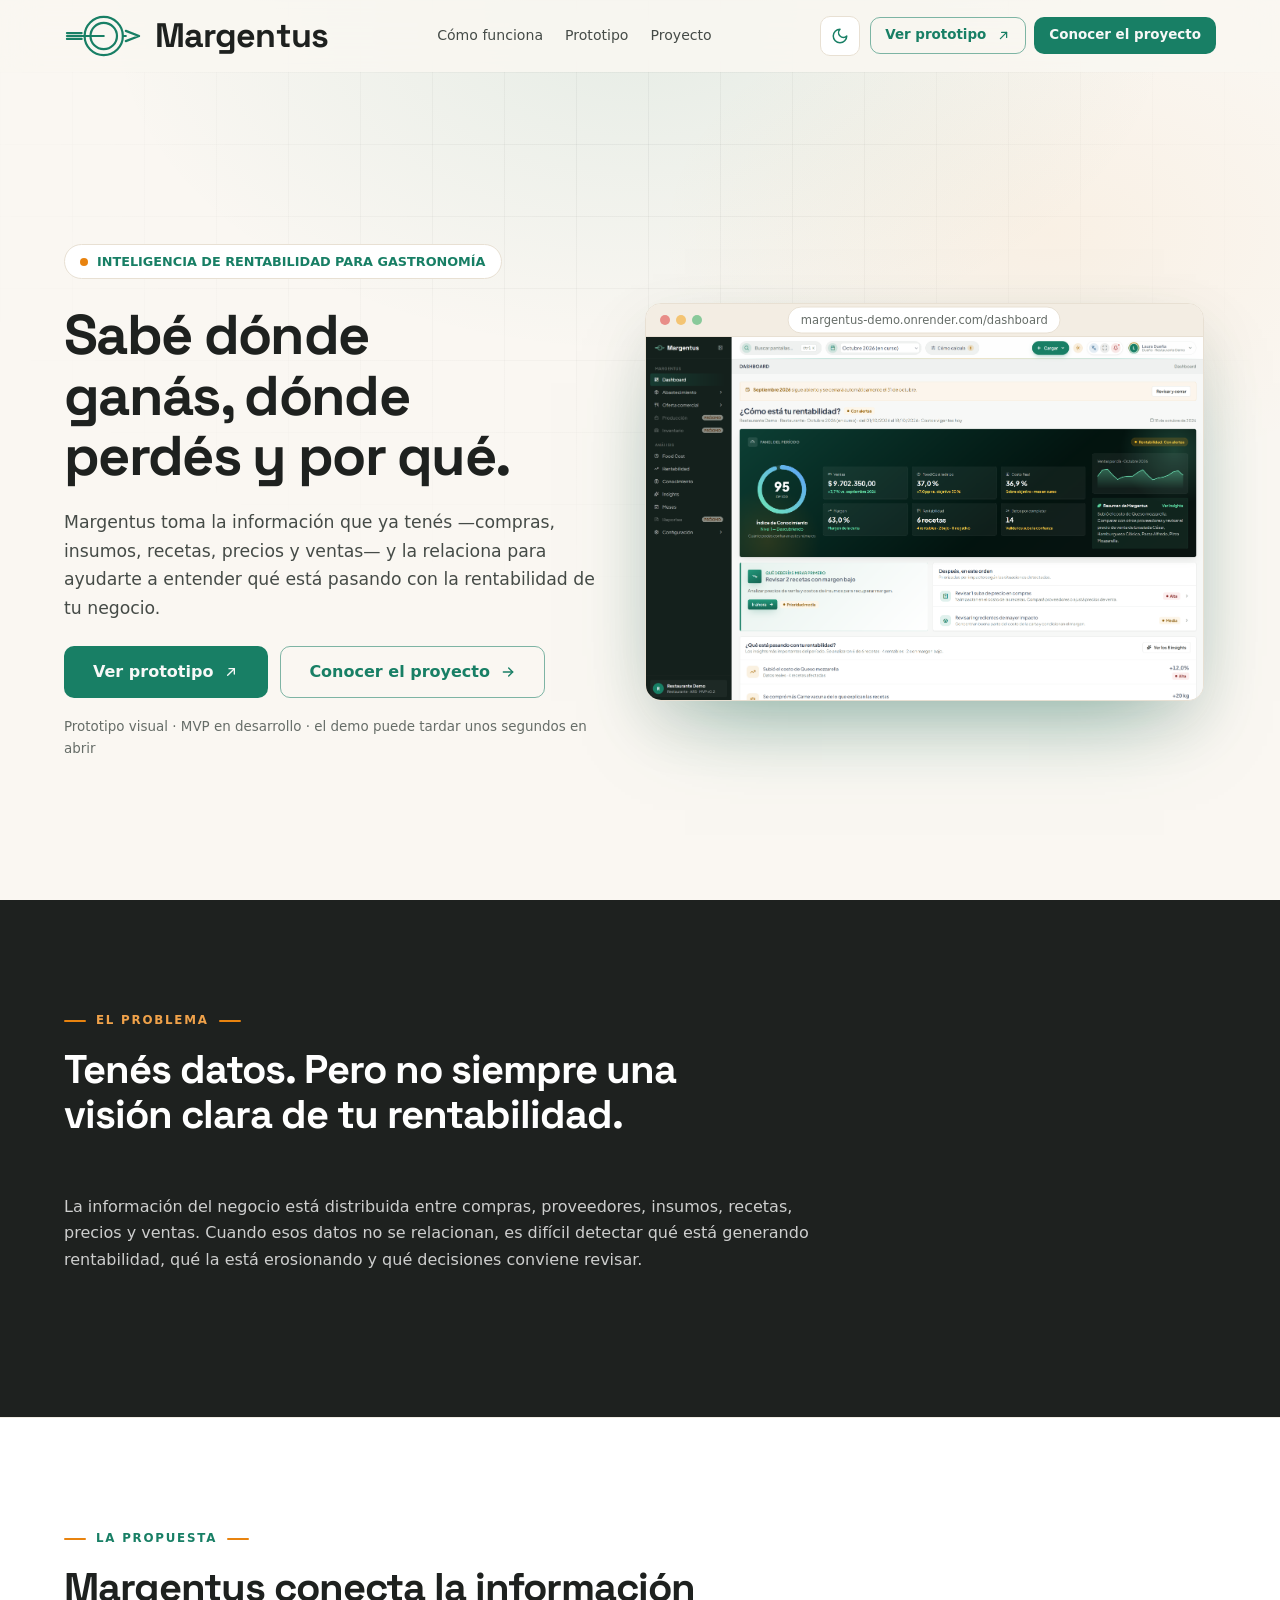
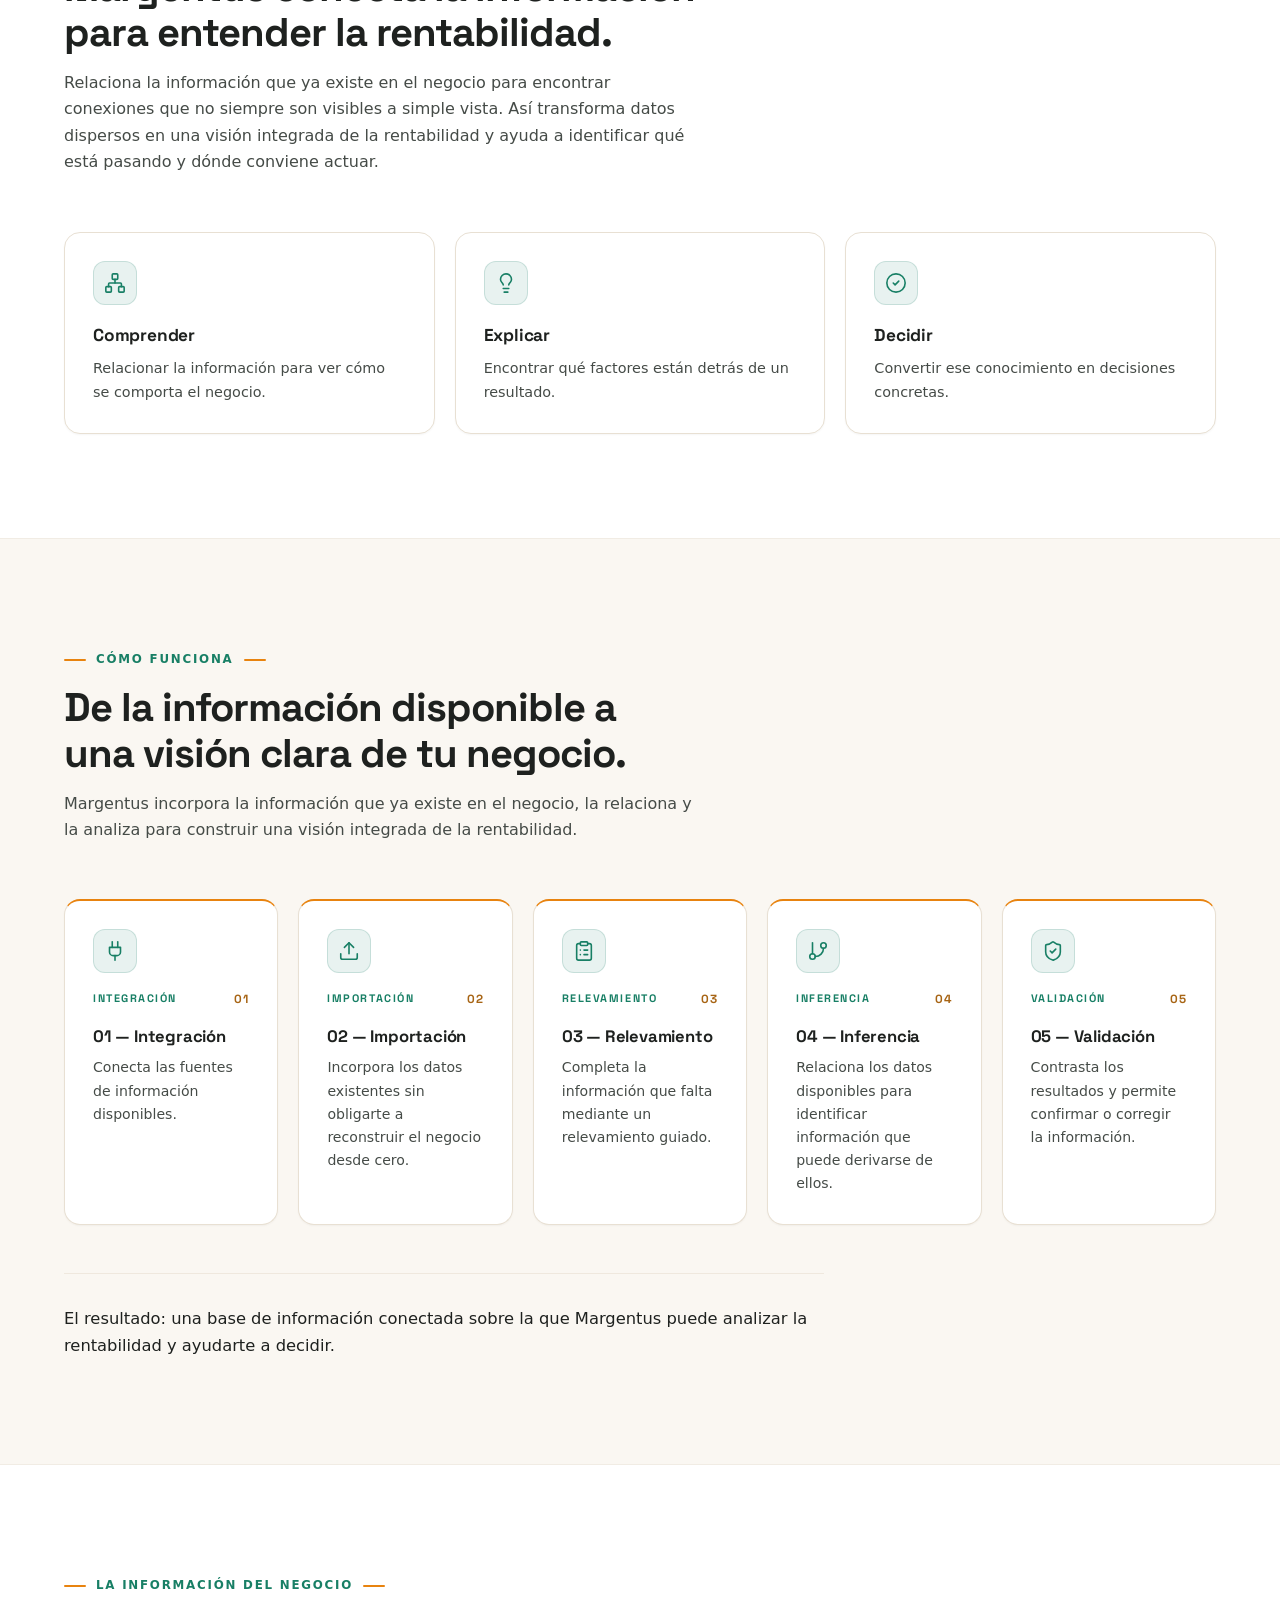
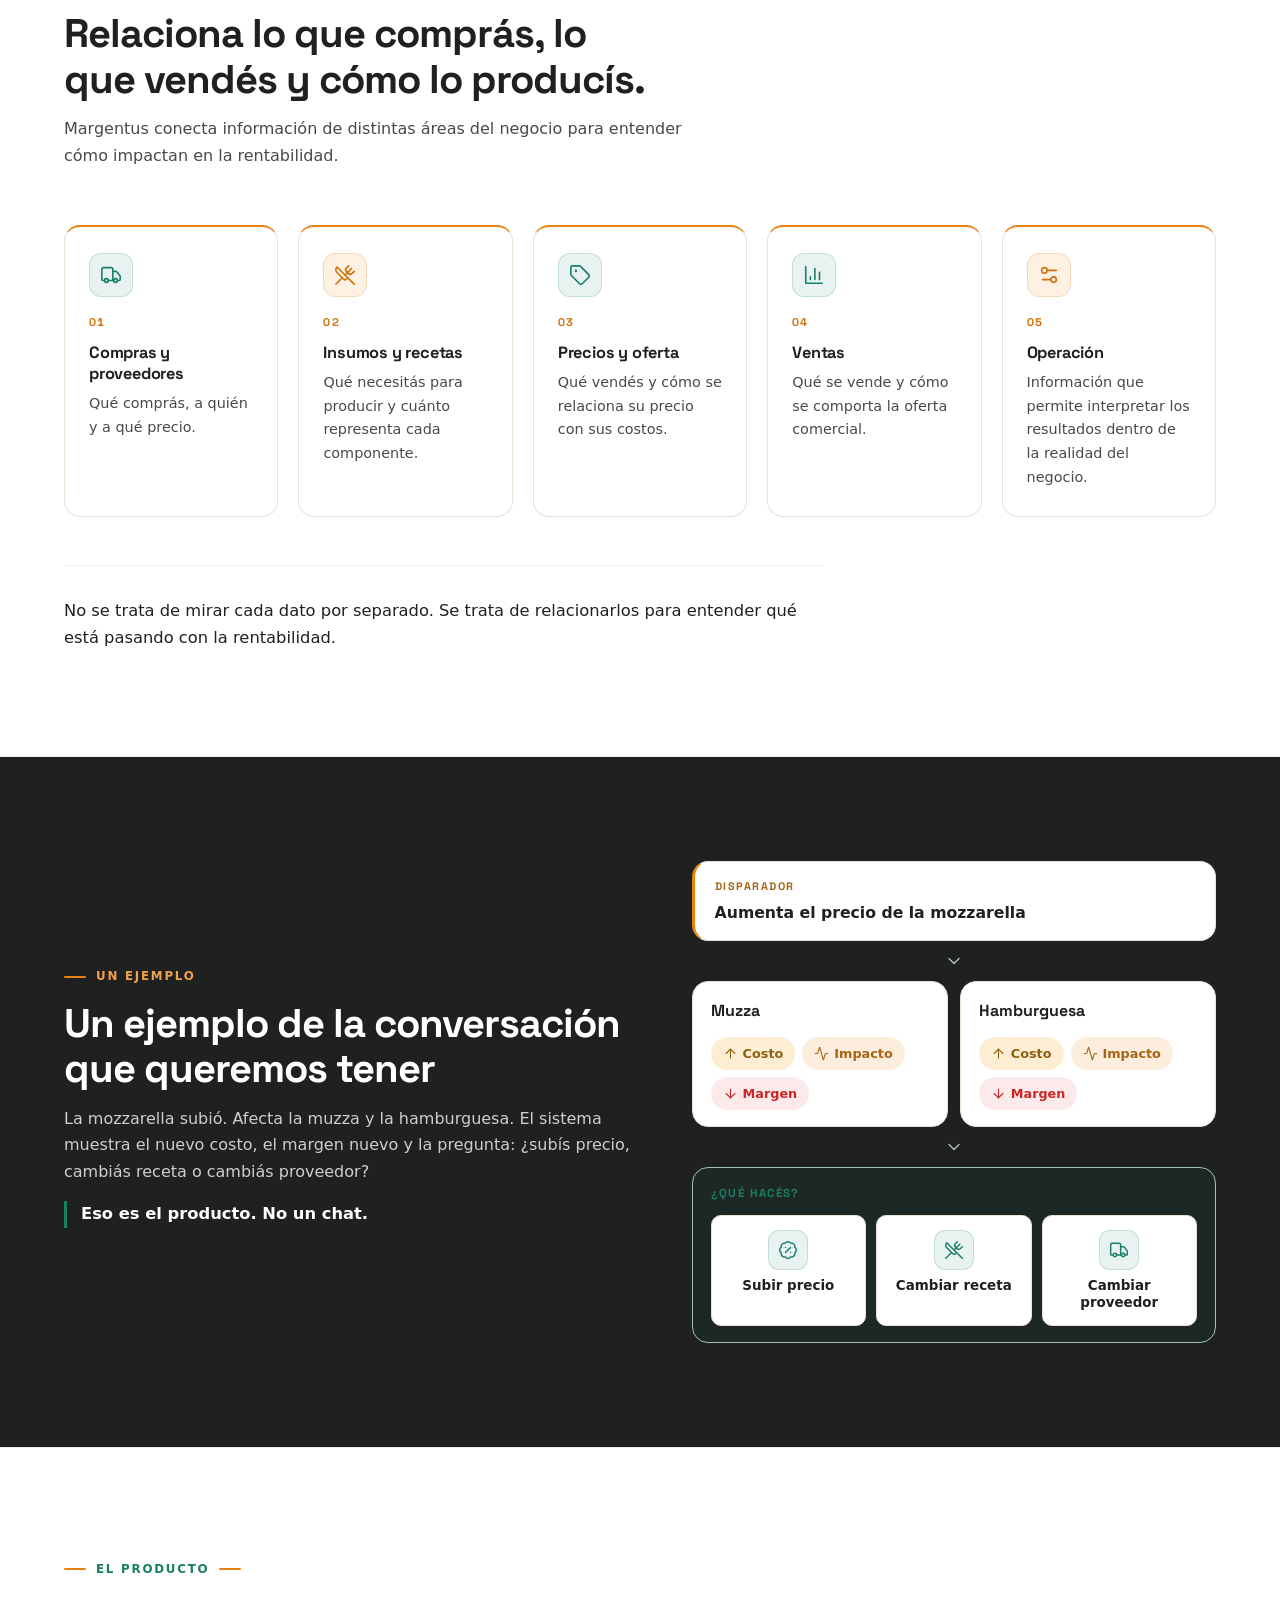
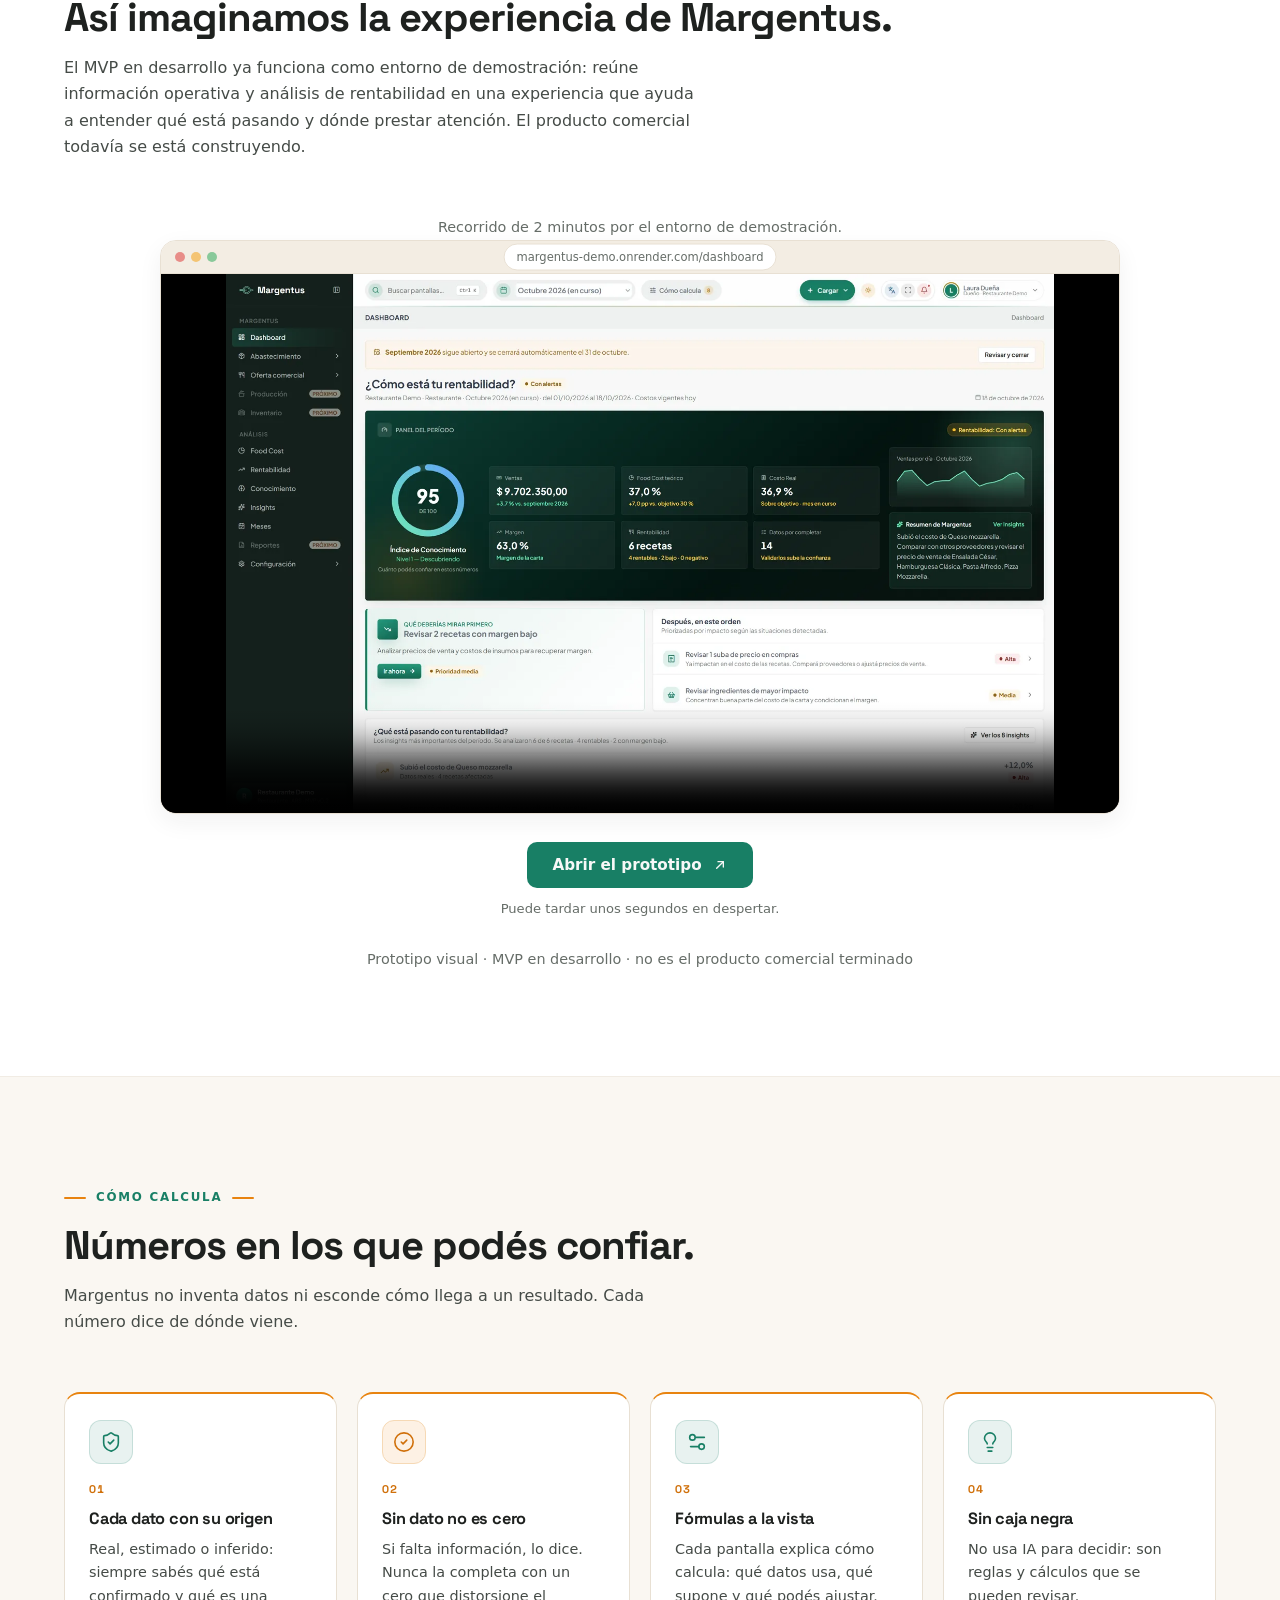
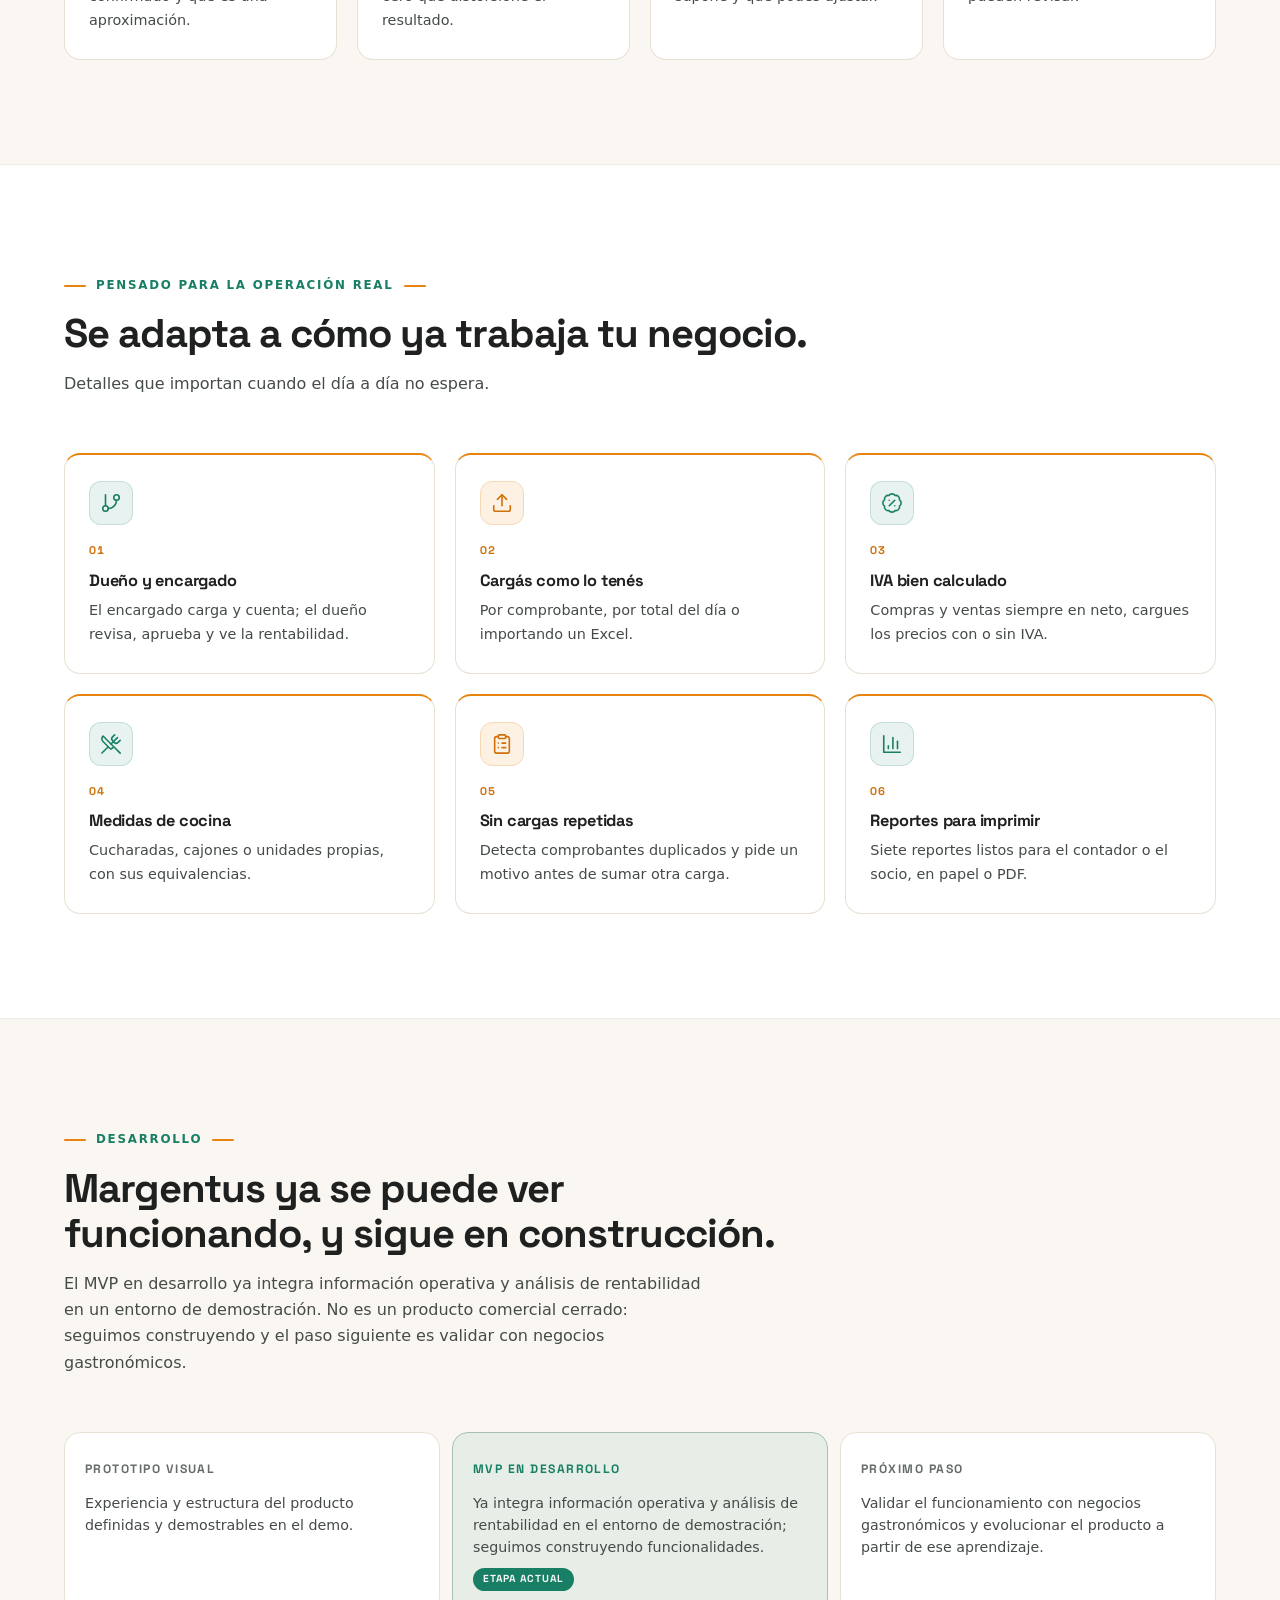
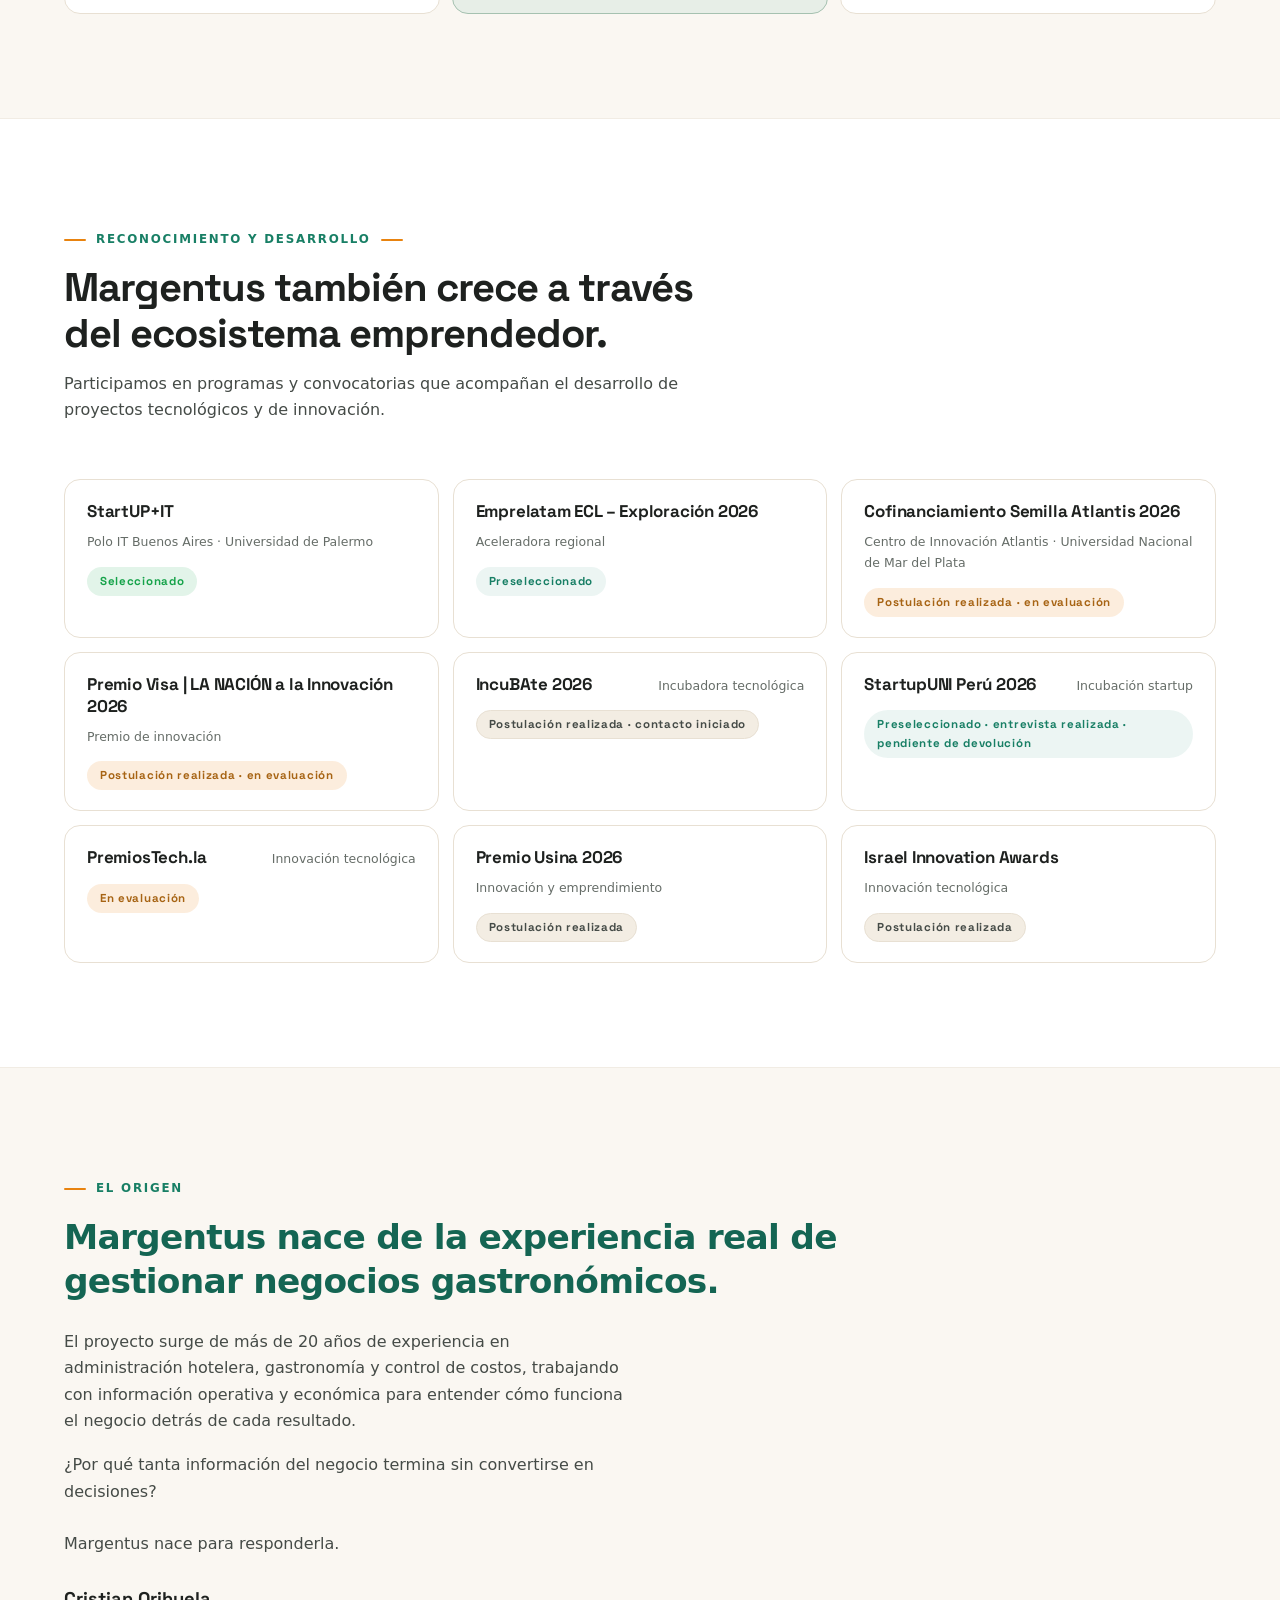
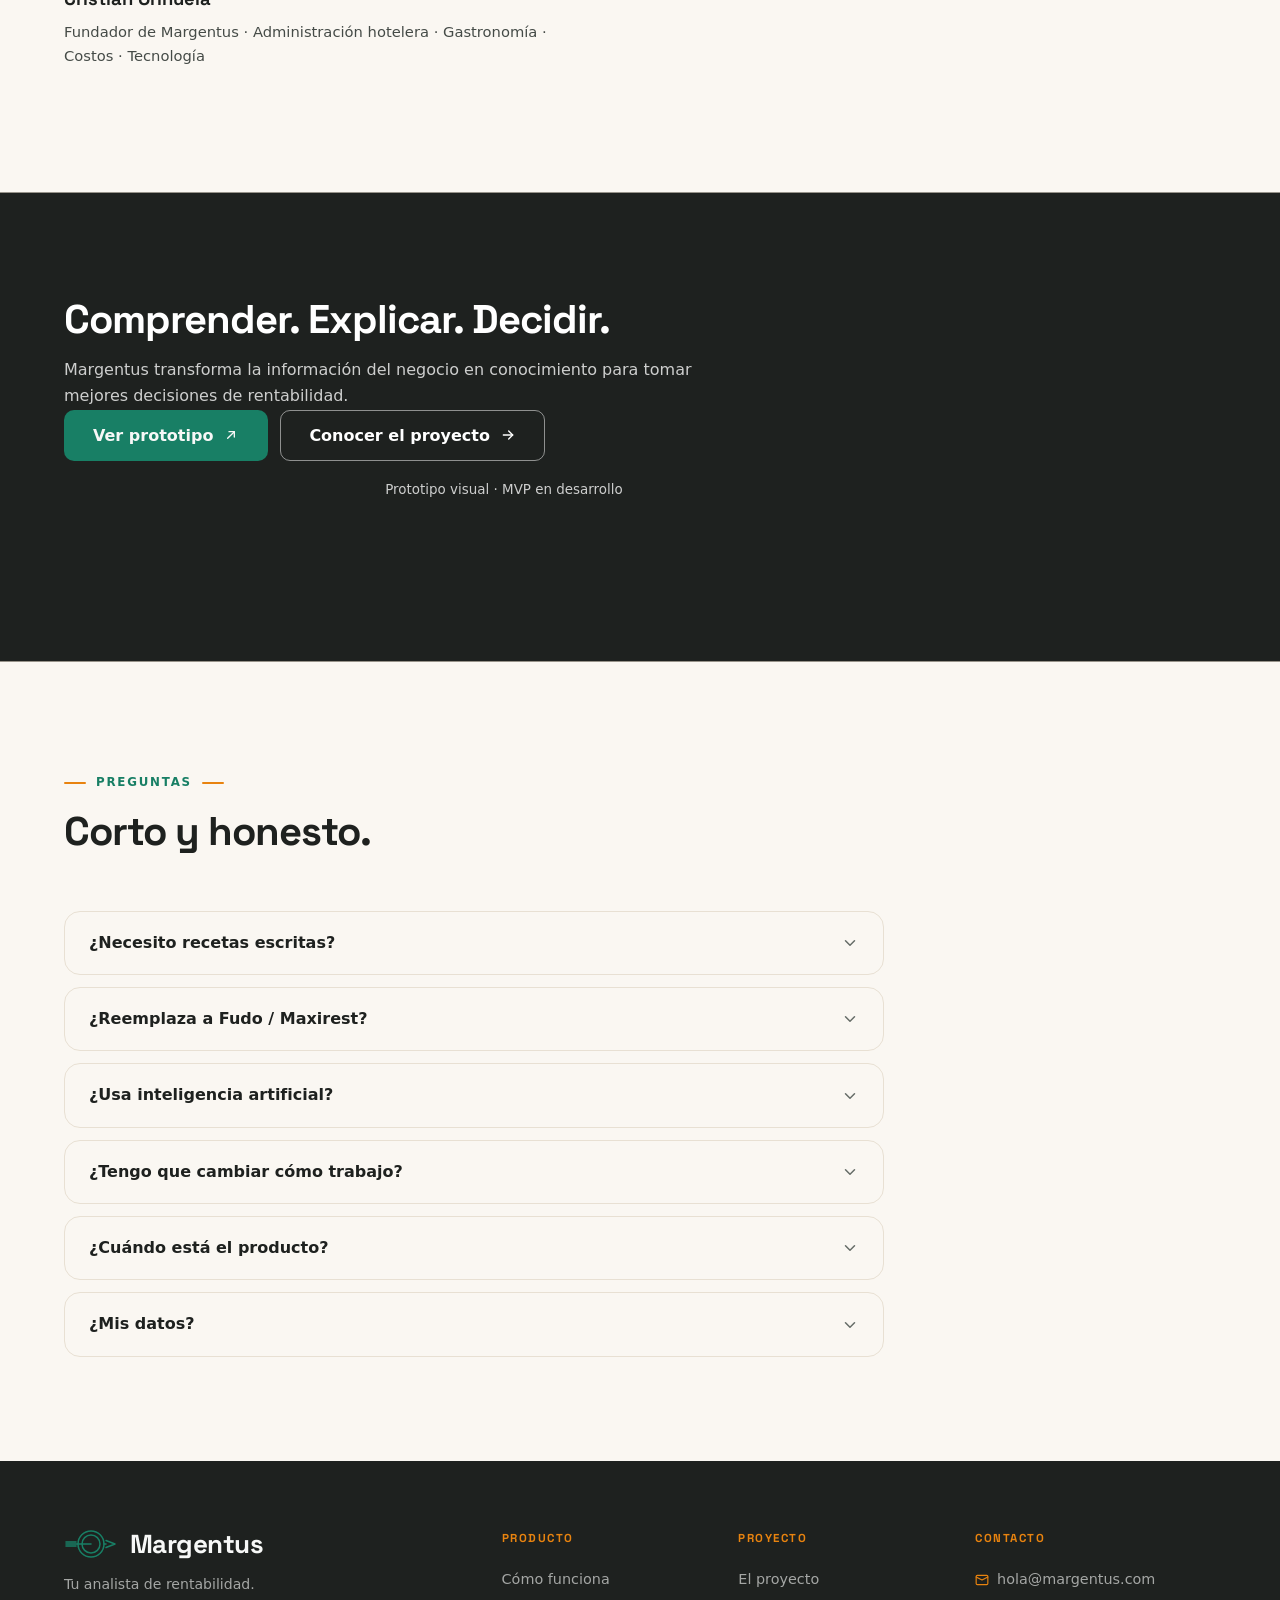
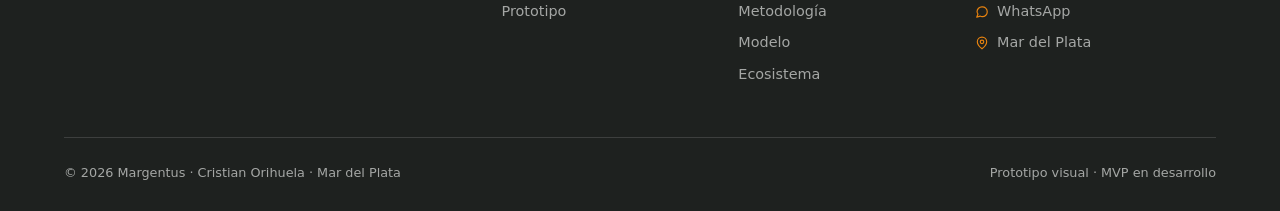
==== commit 21daa4d8: "style(landing): variante A de color — fondo cálido, bandas graphite y cobre - Fondo base crema (#faf" ====
--- a/index.html
+++ b/index.html
@@ -12,7 +12,7 @@
   </script>
   <title>Margentus | Inteligencia de rentabilidad para gastronomía</title>
   <meta name="description" content="Tu analista de rentabilidad para gastronomía. Margentus transforma compras, recetas, precios y ventas en decisiones para cuidar el margen.">
-  <meta name="theme-color" content="#f7f8f7">
+  <meta name="theme-color" content="#faf7f2">
   <meta property="og:type" content="website">
   <meta property="og:site_name" content="Margentus">
   <meta property="og:title" content="Margentus | Inteligencia de rentabilidad para gastronomía">
@@ -134,7 +134,7 @@
   </section>
 
   <!-- ================= PROBLEMA ================= -->
-  <section class="mg-section mg-problem" id="problema" aria-labelledby="problema-title">
+  <section class="mg-section mg-problem mg-band-dark" id="problema" aria-labelledby="problema-title">
     <div class="mg-container">
       <div class="mg-sec-head mg-rv">
         <p class="mg-kicker">El problema</p>
@@ -261,7 +261,7 @@
   </section>
 
     <!-- ================= CASO DE USO ================= -->
-  <section class="mg-section mg-case" id="caso" aria-labelledby="caso-title">
+  <section class="mg-section mg-case mg-band-dark" id="caso" aria-labelledby="caso-title">
     <div class="mg-container">
       <div class="mg-case-grid">
         <div class="mg-case-copy mg-rv">
@@ -492,7 +492,7 @@
   </section>
 
   <!-- ================= CIERRE / CTA ================= -->
-  <section class="mg-section mg-cierre" id="cierre" aria-labelledby="cierre-title">
+  <section class="mg-section mg-cierre mg-band-dark" id="cierre" aria-labelledby="cierre-title">
     <div class="mg-container">
       <div class="mg-sec-head mg-rv">
         <h2 class="mg-title" id="cierre-title">Comprender. Explicar. Decidir.</h2>
@@ -625,6 +625,6 @@
   const obs=new IntersectionObserver(e=>{e.forEach(x=>{if(x.isIntersecting){x.target.classList.add('mg-rv-in');obs.unobserve(x.target);}})},{threshold:0.12,rootMargin:'0px 0px -40px 0px'});document.querySelectorAll('.mg-rv').forEach(el=>obs.observe(el));
   document.querySelectorAll('.mg-faq-item').forEach(item=>{const q=item.querySelector('.mg-faq-question');if(!q)return;q.addEventListener('click',()=>{const o=item.classList.toggle('is-open');q.setAttribute('aria-expanded',o?'true':'false');});});
 </script>
-<script>(function(){var btn=document.getElementById('themeBtn'),meta=document.querySelector('meta[name="theme-color"]');if(!btn)return;function apply(t){document.documentElement.dataset.theme=t;try{localStorage.setItem('margentus-theme',t);}catch(e){}var d=t==='dark';btn.setAttribute('aria-label',d?'Cambiar a modo claro':'Cambiar a modo oscuro');btn.setAttribute('aria-pressed',d?'true':'false');if(meta)meta.setAttribute('content',d?'#1e211f':'#f7f8f7');}btn.addEventListener('click',function(){var d=document.documentElement.dataset.theme==='dark';apply(d?'light':'dark');});})();</script>
+<script>(function(){var btn=document.getElementById('themeBtn'),meta=document.querySelector('meta[name="theme-color"]');if(!btn)return;function apply(t){document.documentElement.dataset.theme=t;try{localStorage.setItem('margentus-theme',t);}catch(e){}var d=t==='dark';btn.setAttribute('aria-label',d?'Cambiar a modo claro':'Cambiar a modo oscuro');btn.setAttribute('aria-pressed',d?'true':'false');if(meta)meta.setAttribute('content',d?'#1e211f':'#faf7f2');}btn.addEventListener('click',function(){var d=document.documentElement.dataset.theme==='dark';apply(d?'light':'dark');});})();</script>
 </body>
 </html>
--- a/css/margentus.css
+++ b/css/margentus.css
@@ -25,10 +25,10 @@
   --mg-warning: #F59E0B;
   --mg-danger: #DC2626;
 
-  --mg-background: #f7f8f7;
+  --mg-background: #faf7f2;
   --mg-surface: #FFFFFF;
-  --mg-surface-soft: #eef0ee;
-  --mg-border: #e1e5e2;
+  --mg-surface-soft: #f3ede3;
+  --mg-border: #e8e0d3;
 
   --mg-ink: #1e211f;
   --mg-on-ink: #f7f8f7;
--- a/css/margentus-components.css
+++ b/css/margentus-components.css
@@ -1167,3 +1167,25 @@
 .mg-areas.mg-areas--3 { grid-template-columns: repeat(3, minmax(0, 1fr)); }
 @media (max-width: 1199px) { .mg-areas.mg-areas--3 { grid-template-columns: repeat(2, minmax(0, 1fr)); } }
 @media (max-width: 767px) { .mg-areas.mg-areas--3 { grid-template-columns: 1fr; } }
+
+/* ---------- Variante A · color cálido (27/10/2026) ---------- */
+/* Bandas oscuras graphite: ritmo entre secciones */
+.mg-band-dark { --mg-band: #1e211f; background: var(--mg-band) !important; color: rgba(255, 255, 255, .78); }
+html[data-theme="dark"] .mg-band-dark { --mg-band: #121513; }
+.mg-band-dark .mg-title,
+.mg-band-dark .mg-case-closer { color: #fff !important; }
+.mg-band-dark .mg-sec-head p:not(.mg-kicker),
+.mg-band-dark .mg-case-copy p:not(.mg-kicker):not(.mg-case-closer),
+.mg-band-dark .mg-problem-text,
+.mg-band-dark .mg-problem-close,
+.mg-band-dark .mg-cierre-note,
+.mg-band-dark > .mg-container > p { color: rgba(255, 255, 255, .78) !important; }
+.mg-band-dark .mg-kicker { color: #f0a24a !important; }
+.mg-band-dark .mg-btn-ghost { color: #fff !important; border-color: rgba(255, 255, 255, .5) !important; }
+.mg-band-dark .mg-btn-ghost:hover { background: rgba(255, 255, 255, .08) !important; }
+
+/* Cobre como segundo color */
+.mg-area-num { color: #d0700a; }
+.mg-area:nth-child(3n+2) .mg-card-icon { background: #fdf1e4; border-color: #f6d9b5; color: #d0700a; }
+html[data-theme="dark"] .mg-area-num { color: #f0a24a; }
+html[data-theme="dark"] .mg-area:nth-child(3n+2) .mg-card-icon { background: rgba(232, 131, 15, .14); border-color: rgba(232, 131, 15, .35); color: #f0a24a; }
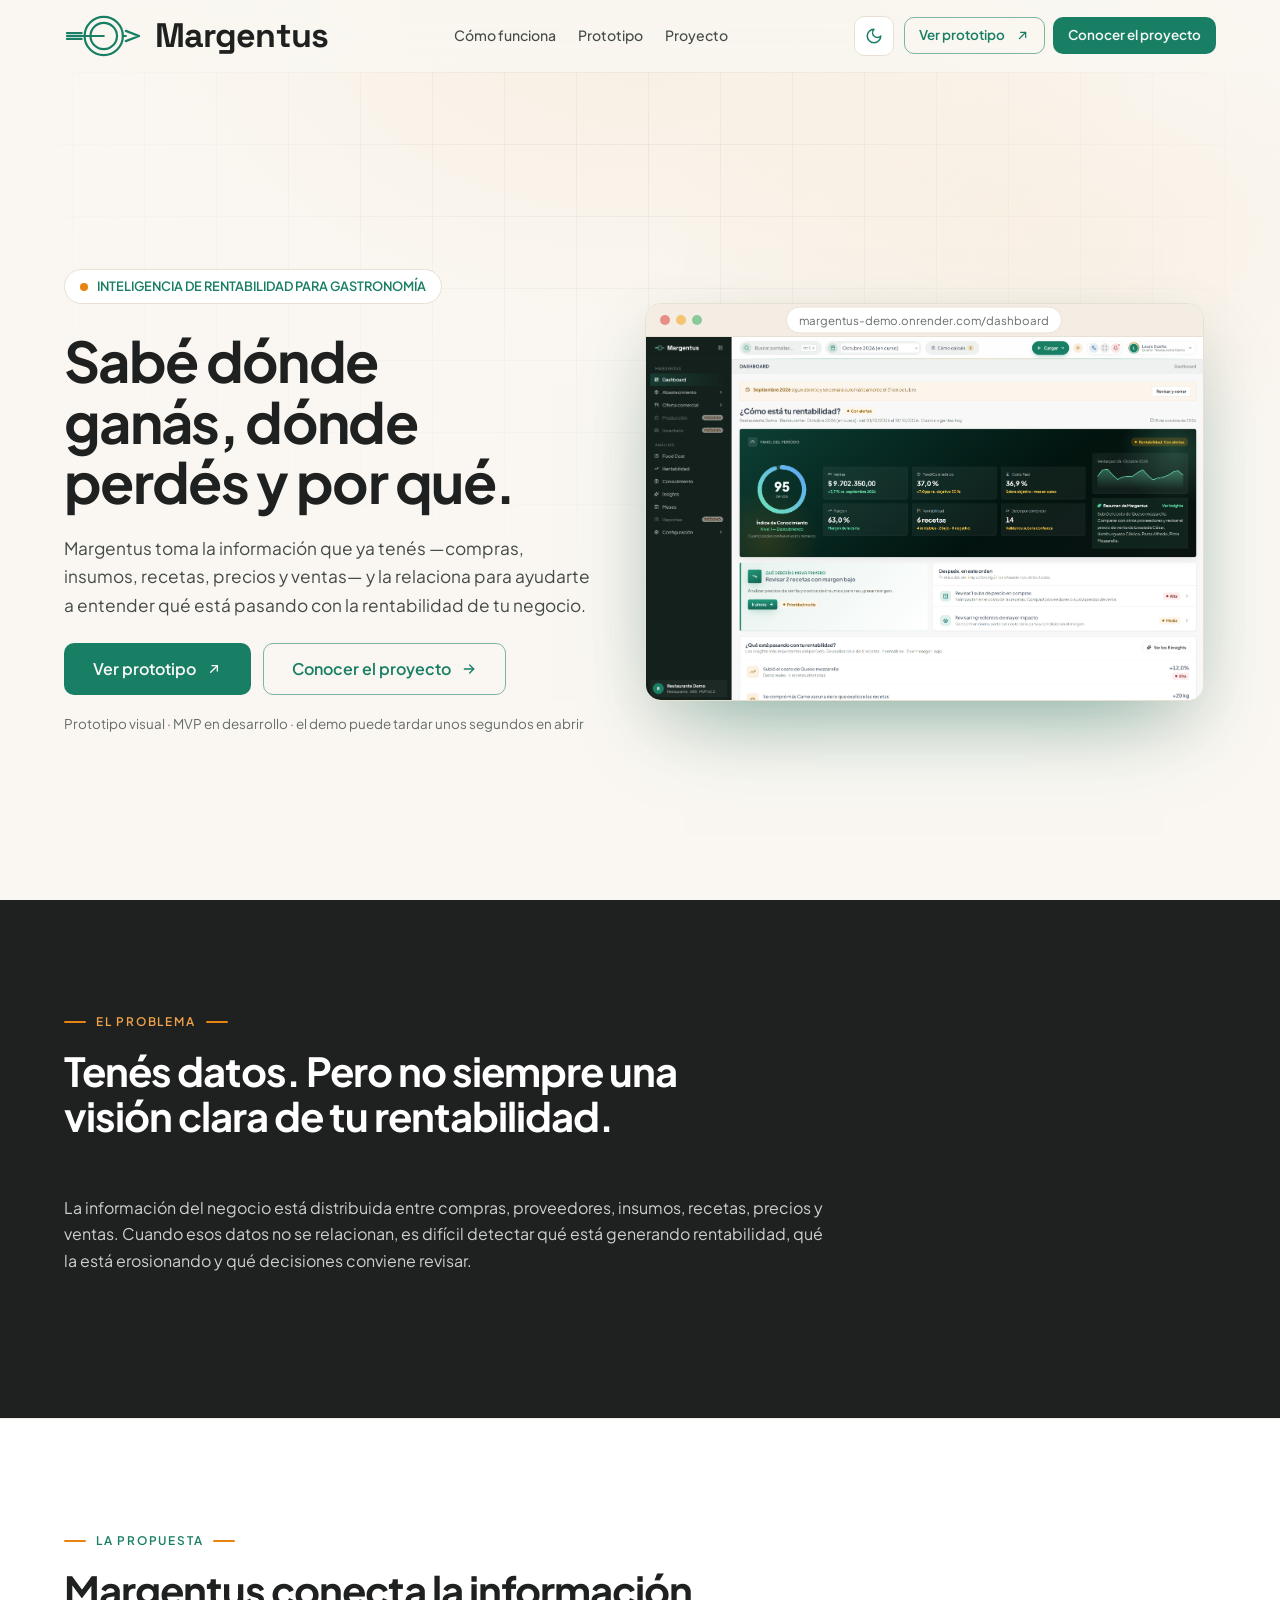
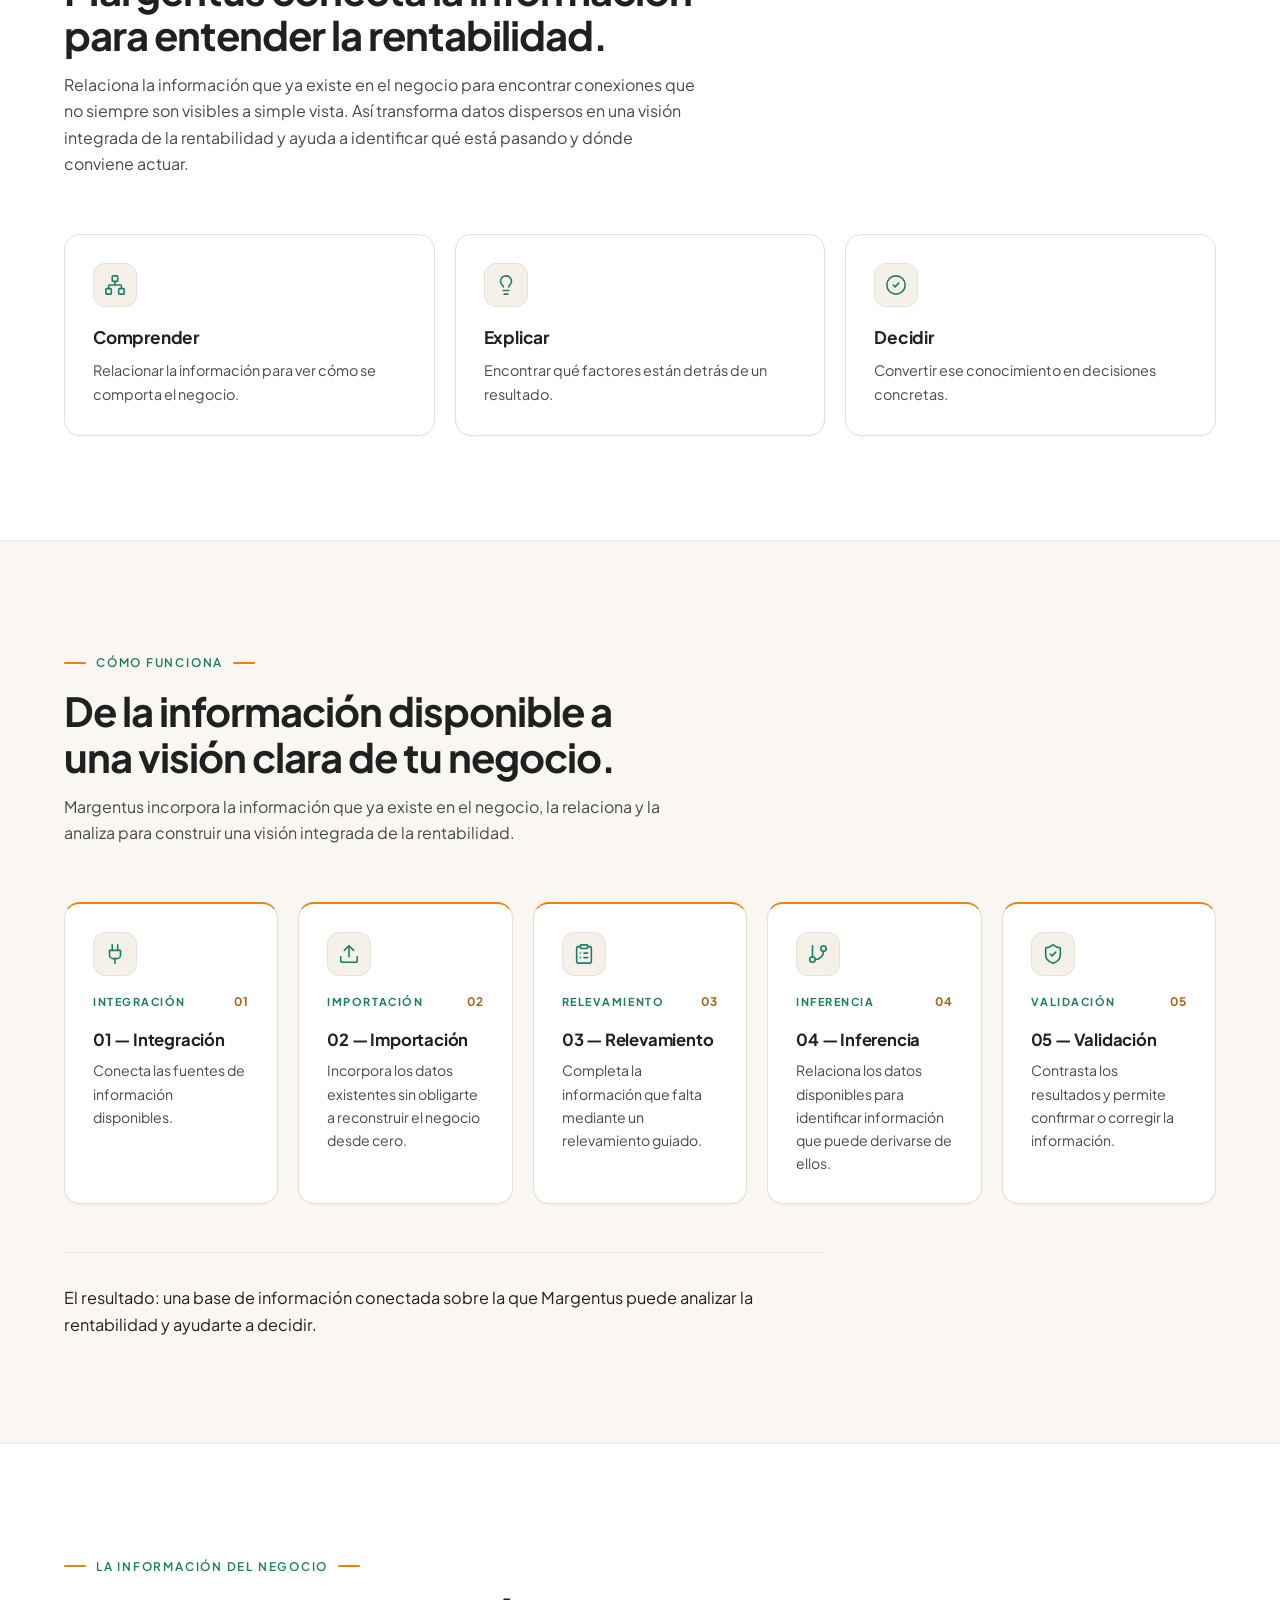
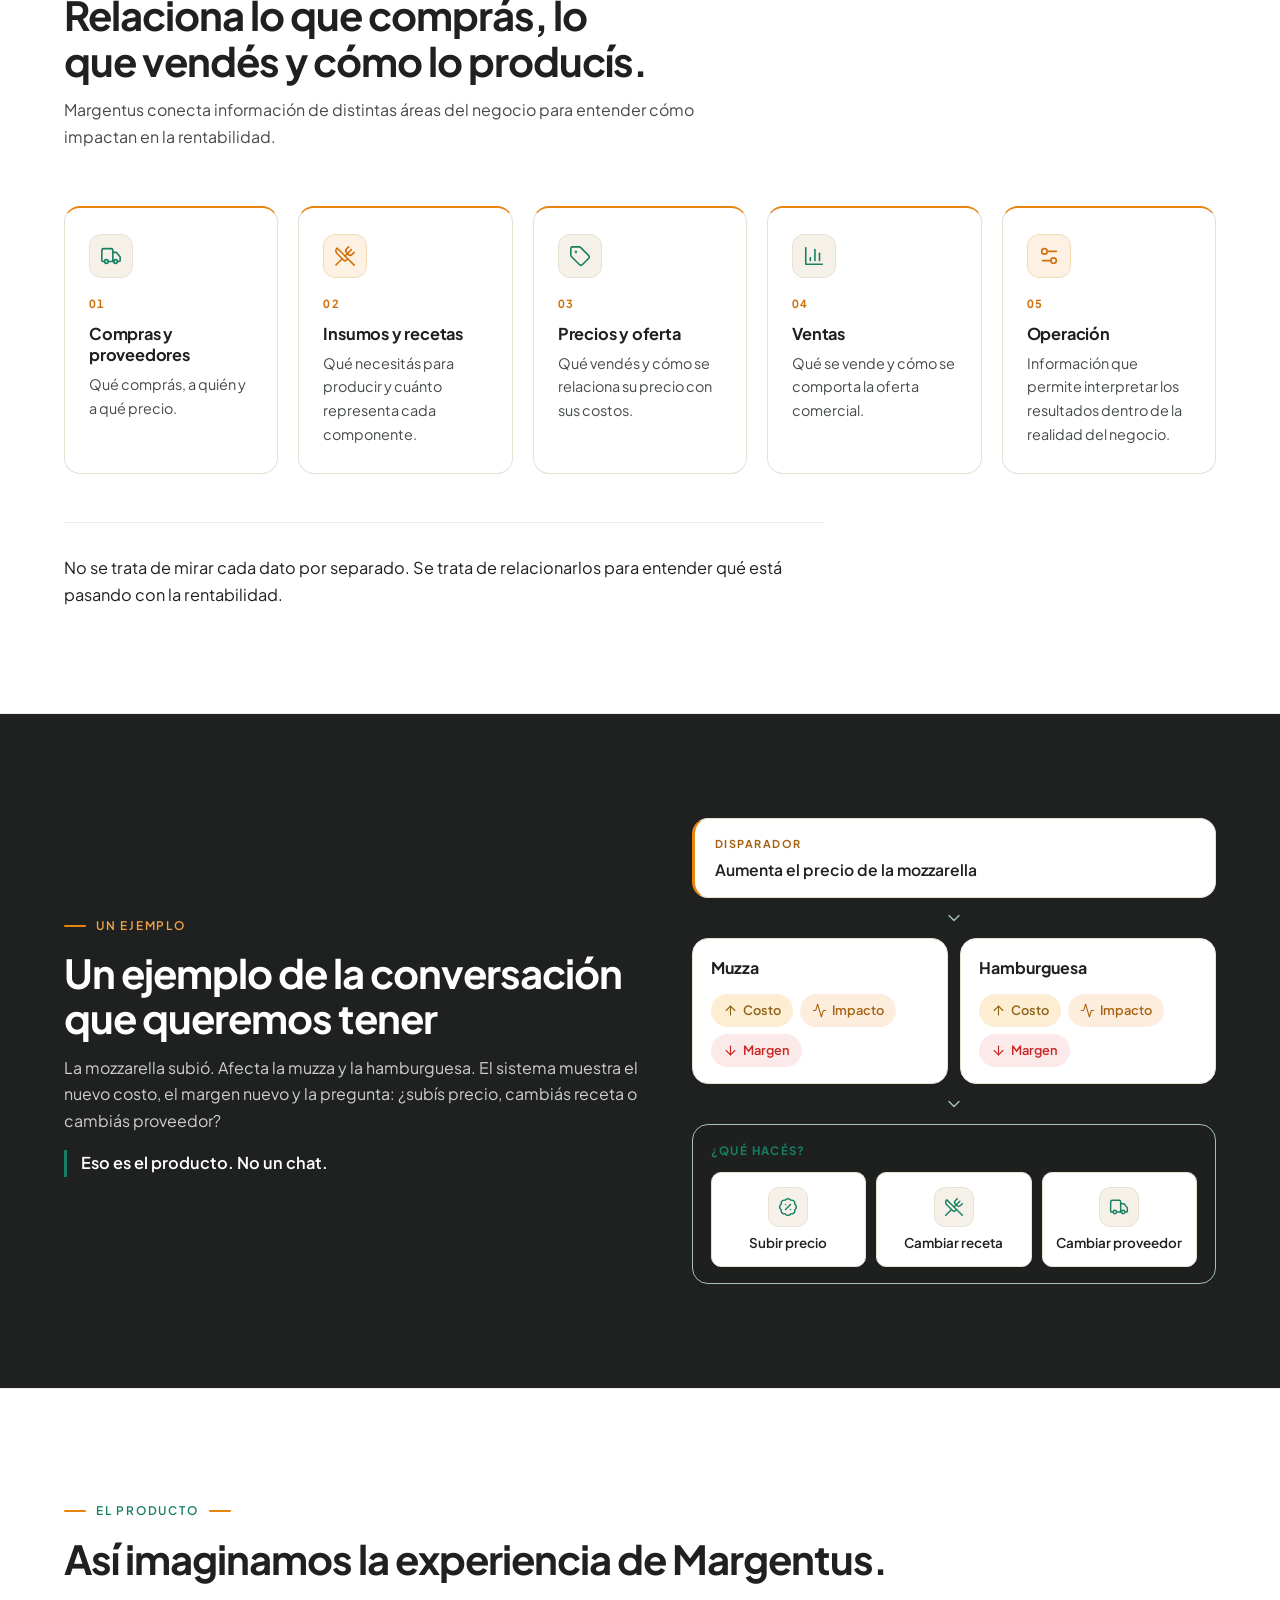
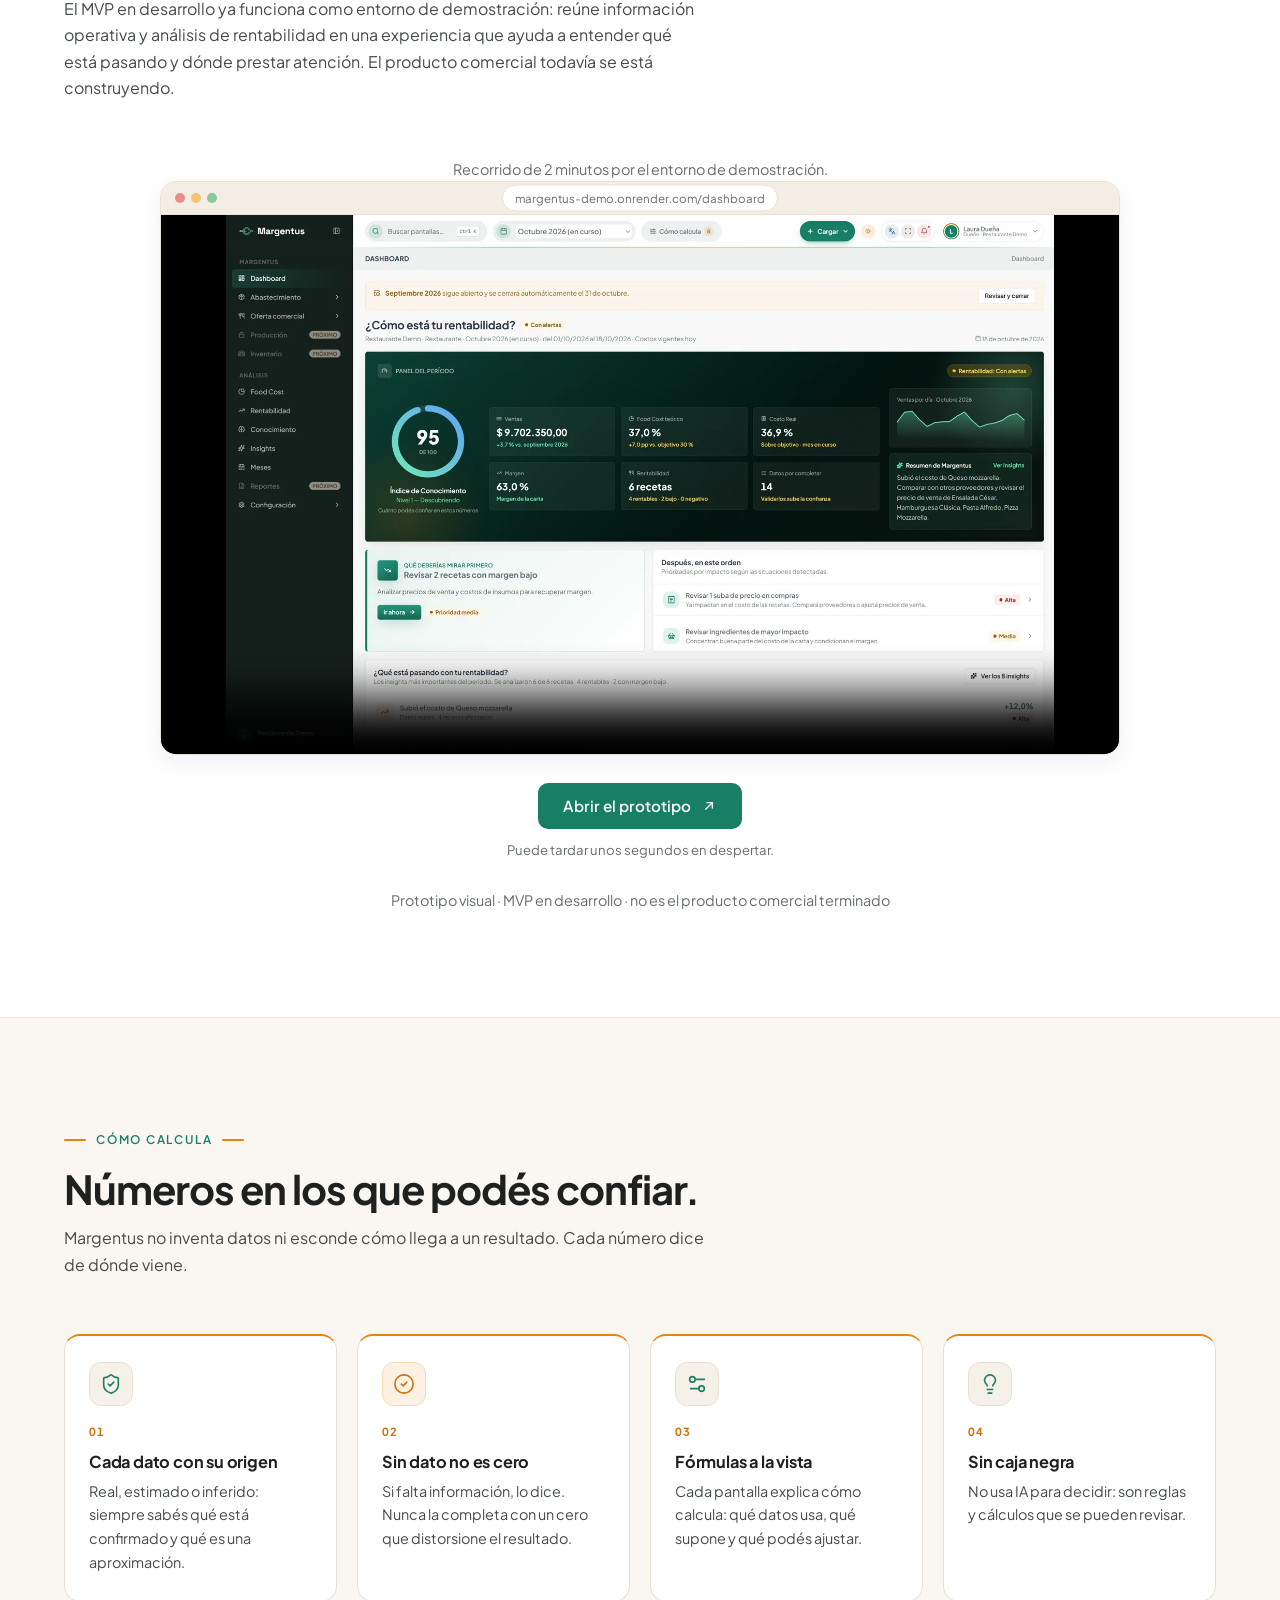
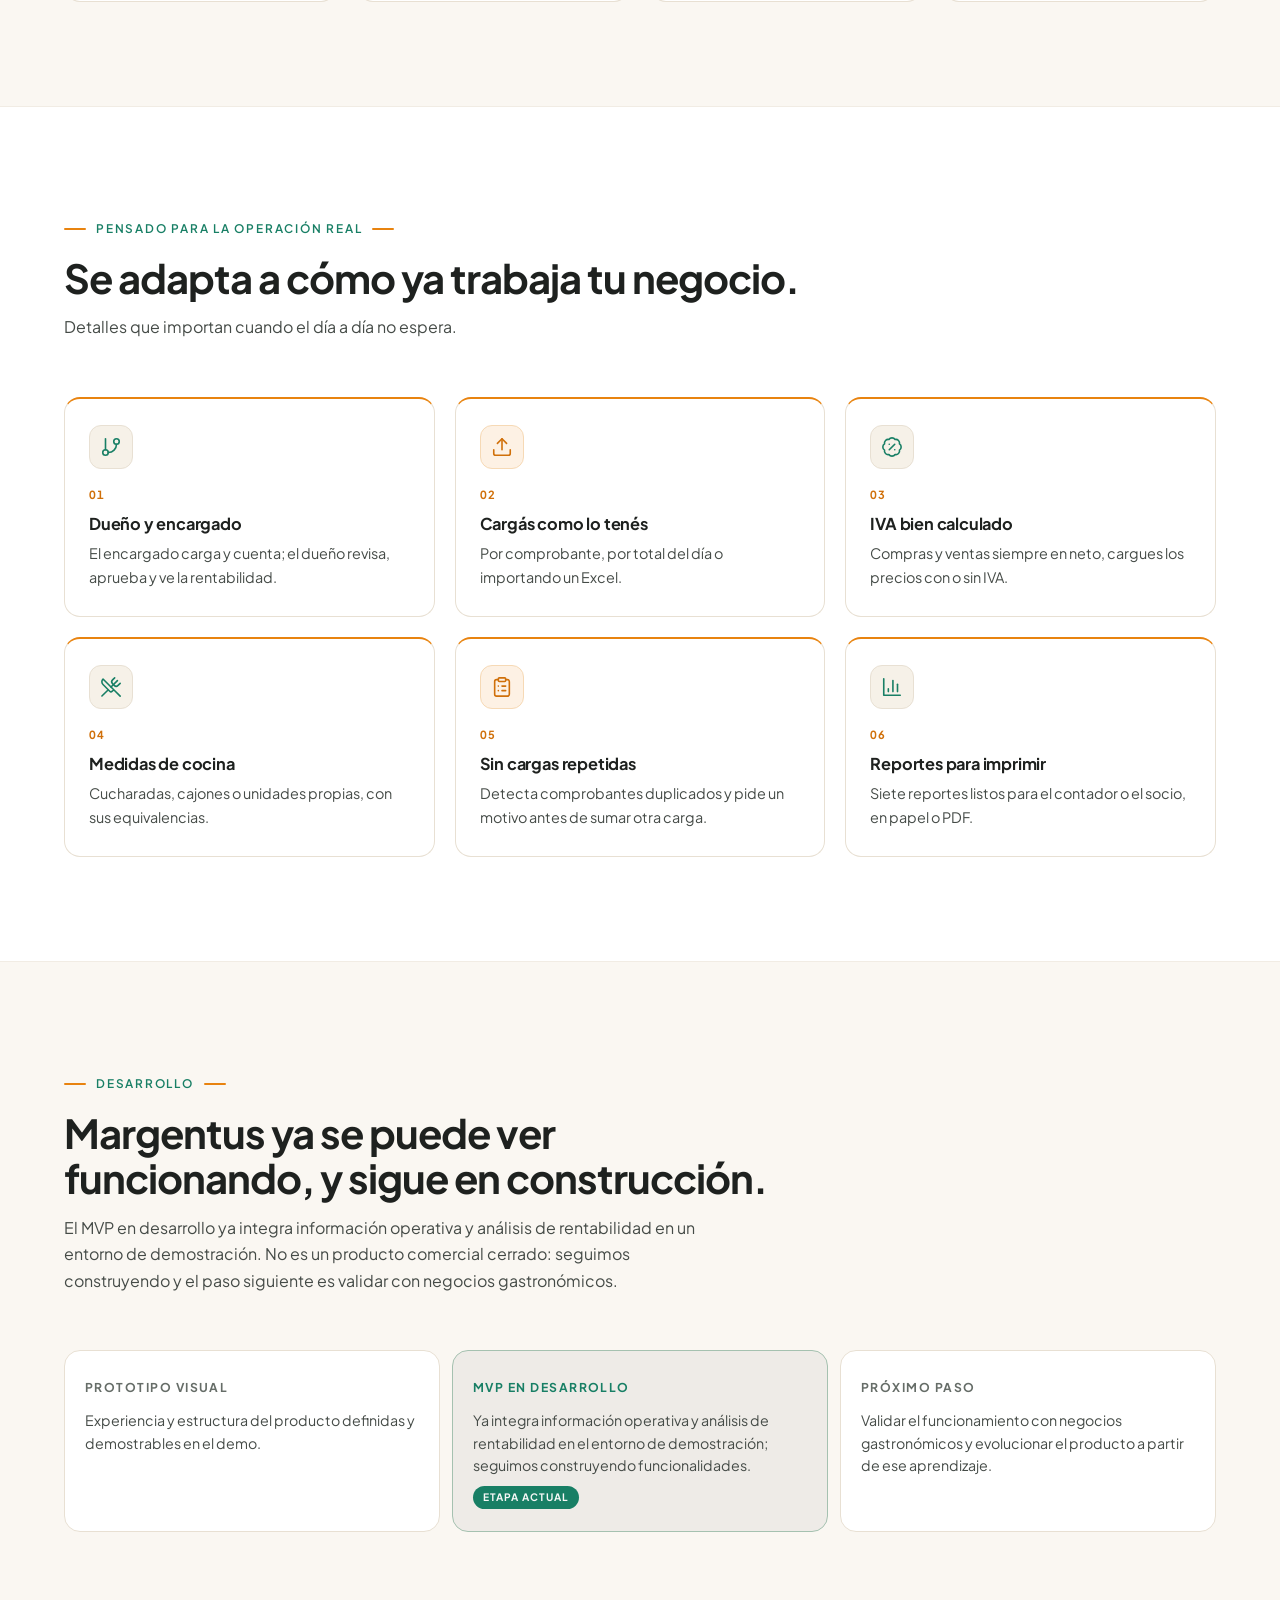
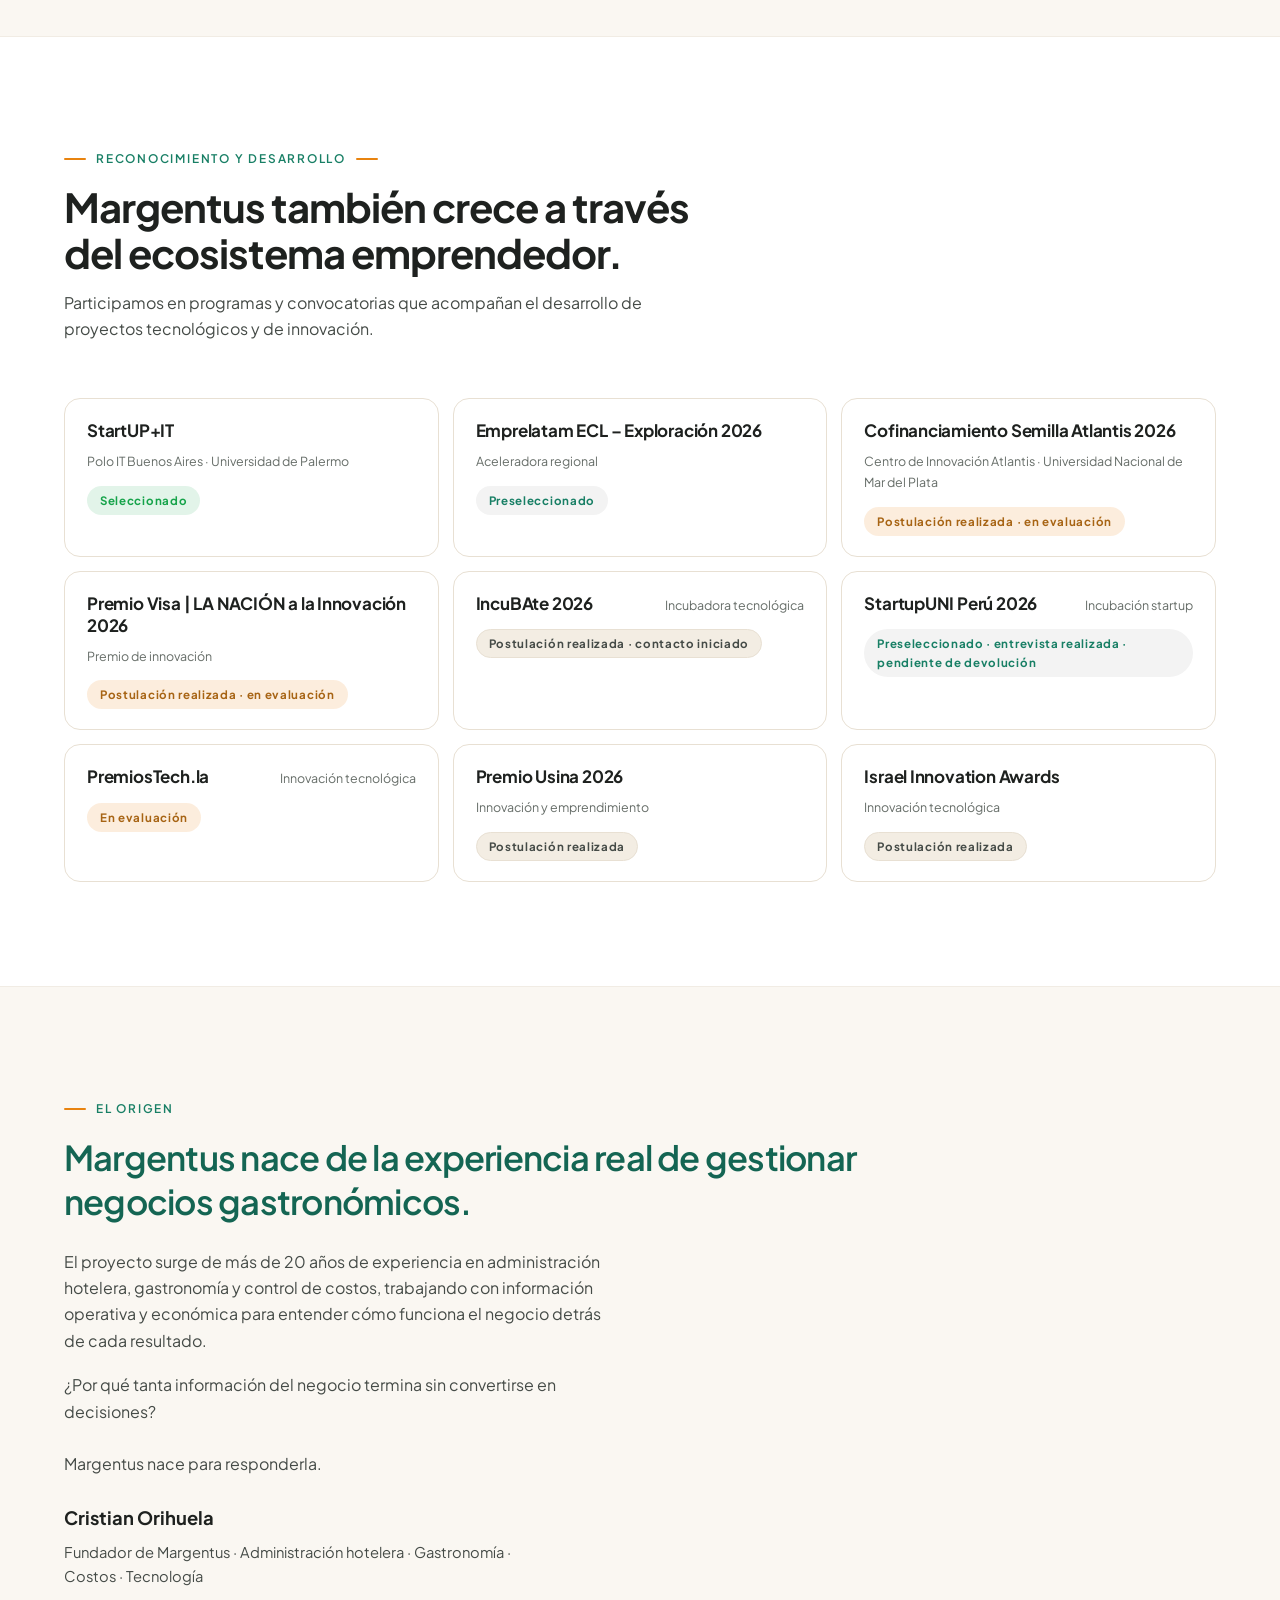
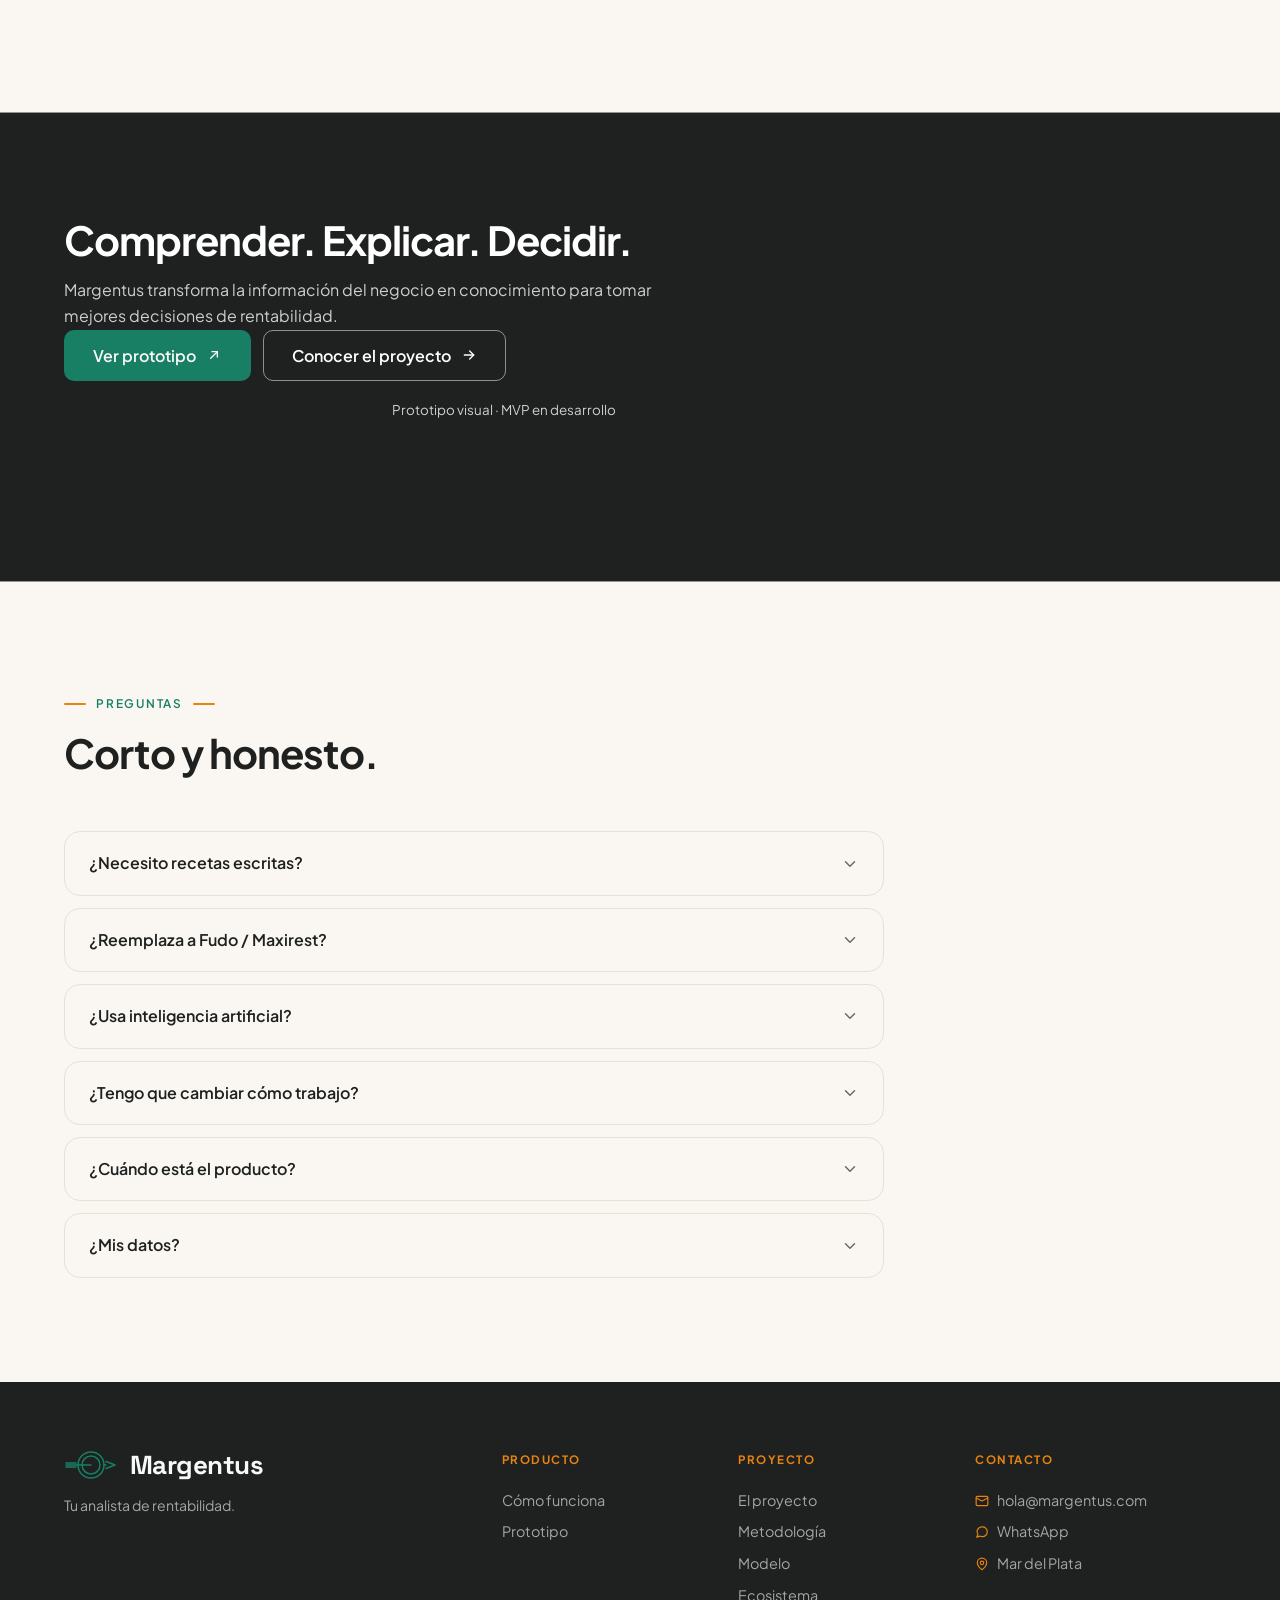
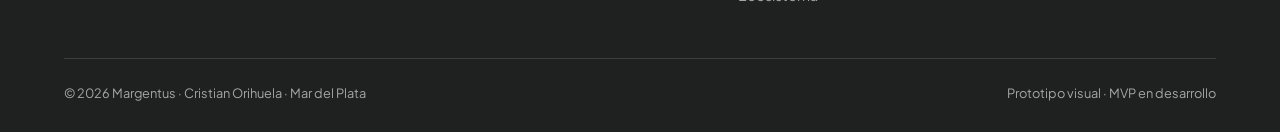
==== commit f36f6f07: "style(landing): Plus Jakarta Sans para textos; Space Grotesk solo en el logo Según DGL (23/10/2026):" ====
--- a/index.html
+++ b/index.html
@@ -34,8 +34,8 @@
   <script type="application/ld+json">
   {"@context":"https://schema.org","@type":"Organization","name":"Margentus","url":"https://margentus.com/","logo":"https://margentus.com/img/logos/apple-touch-icon.png","description":"Inteligencia de rentabilidad para gastronomía.","email":"hola@margentus.com","founder":{"@type":"Person","name":"Cristian Orihuela"},"address":{"@type":"PostalAddress","addressLocality":"Mar del Plata","addressRegion":"Buenos Aires","addressCountry":"AR"}}
   </script>
-  <link rel="preload" href="fonts/space-grotesk-latin-400-normal.woff2" as="font" type="font/woff2" crossorigin>
-  <link rel="preload" href="fonts/space-grotesk-latin-600-normal.woff2" as="font" type="font/woff2" crossorigin>
+  <link rel="preload" href="fonts/plus-jakarta-sans-latin-400-normal.woff2" as="font" type="font/woff2" crossorigin>
+  <link rel="preload" href="fonts/plus-jakarta-sans-latin-600-normal.woff2" as="font" type="font/woff2" crossorigin>
   <link rel="stylesheet" href="css/margentus.css">
   <link rel="stylesheet" href="css/margentus-components.css">
   <link rel="stylesheet" href="css/margentus-responsive.css">
--- a/css/margentus.css
+++ b/css/margentus.css
@@ -1,7 +1,9 @@
-/* Space Grotesk autohospedada (@fontsource, OFL) */
-@font-face { font-family: "Space Grotesk"; font-style: normal; font-weight: 400; font-display: swap; src: url("../fonts/space-grotesk-latin-400-normal.woff2") format("woff2"); }
-@font-face { font-family: "Space Grotesk"; font-style: normal; font-weight: 500; font-display: swap; src: url("../fonts/space-grotesk-latin-500-normal.woff2") format("woff2"); }
-@font-face { font-family: "Space Grotesk"; font-style: normal; font-weight: 600; font-display: swap; src: url("../fonts/space-grotesk-latin-600-normal.woff2") format("woff2"); }
+/* Fuentes autohospedadas (@fontsource, OFL) · DGL 23/10/2026:
+   Plus Jakarta Sans = interfaz y textos · Space Grotesk 700 = solo wordmark del logo */
+@font-face { font-family: "Plus Jakarta Sans"; font-style: normal; font-weight: 400; font-display: swap; src: url("../fonts/plus-jakarta-sans-latin-400-normal.woff2") format("woff2"); }
+@font-face { font-family: "Plus Jakarta Sans"; font-style: normal; font-weight: 500; font-display: swap; src: url("../fonts/plus-jakarta-sans-latin-500-normal.woff2") format("woff2"); }
+@font-face { font-family: "Plus Jakarta Sans"; font-style: normal; font-weight: 600; font-display: swap; src: url("../fonts/plus-jakarta-sans-latin-600-normal.woff2") format("woff2"); }
+@font-face { font-family: "Plus Jakarta Sans"; font-style: normal; font-weight: 700; font-display: swap; src: url("../fonts/plus-jakarta-sans-latin-700-normal.woff2") format("woff2"); }
 @font-face { font-family: "Space Grotesk"; font-style: normal; font-weight: 700; font-display: swap; src: url("../fonts/space-grotesk-latin-700-normal.woff2") format("woff2"); }
 
 /* ============================================================
@@ -124,7 +126,7 @@
 
 body {
   margin: 0;
-  font-family: "Space Grotesk", system-ui, -apple-system, "Segoe UI", sans-serif;
+  font-family: "Plus Jakarta Sans", system-ui, -apple-system, "Segoe UI", sans-serif;
   font-size: 1rem;
   line-height: 1.65;
   background: var(--mg-background);
@@ -264,6 +266,8 @@
   width: auto;
 }
 .mg-wordmark {
+  font-family: "Space Grotesk", "Plus Jakarta Sans", system-ui, sans-serif;
+  font-weight: 700;
   font-size: 34px;
   font-weight: 700;
   letter-spacing: -0.02em;
@@ -464,3 +468,24 @@
   transition: opacity 0.7s ease, transform 0.7s ease;
 }
 .mg-rv.mg-rv-in { opacity: 1; transform: none; }
+
+/* ---------- Sin fondos verdes (27/10/2026) ----------
+   El verde queda para marca, texto, íconos y botones.
+   Fondos, tintes y chips pasan a neutros cálidos. */
+:root {
+  --mg-primary-soft: color-mix(in srgb, var(--mg-ink) 5%, transparent);
+  --mg-primary-hover-soft: color-mix(in srgb, var(--mg-ink) 9%, transparent);
+  --mg-icon-bg: #f6f1e8;
+  --mg-icon-border: var(--mg-border);
+  --mg-hero-tint: color-mix(in srgb, var(--mg-accent) 7%, transparent);
+}
+html[data-theme="dark"] {
+  --mg-background: #1a1c1b;
+  --mg-surface: #222523;
+  --mg-surface-soft: #2a2d2b;
+  --mg-primary-soft: color-mix(in srgb, var(--mg-on-ink) 6%, transparent);
+  --mg-primary-hover-soft: color-mix(in srgb, var(--mg-on-ink) 10%, transparent);
+  --mg-icon-bg: color-mix(in srgb, var(--mg-on-ink) 7%, var(--mg-surface));
+  --mg-icon-border: var(--mg-border);
+  --mg-hero-tint: color-mix(in srgb, var(--mg-accent) 10%, transparent);
+}
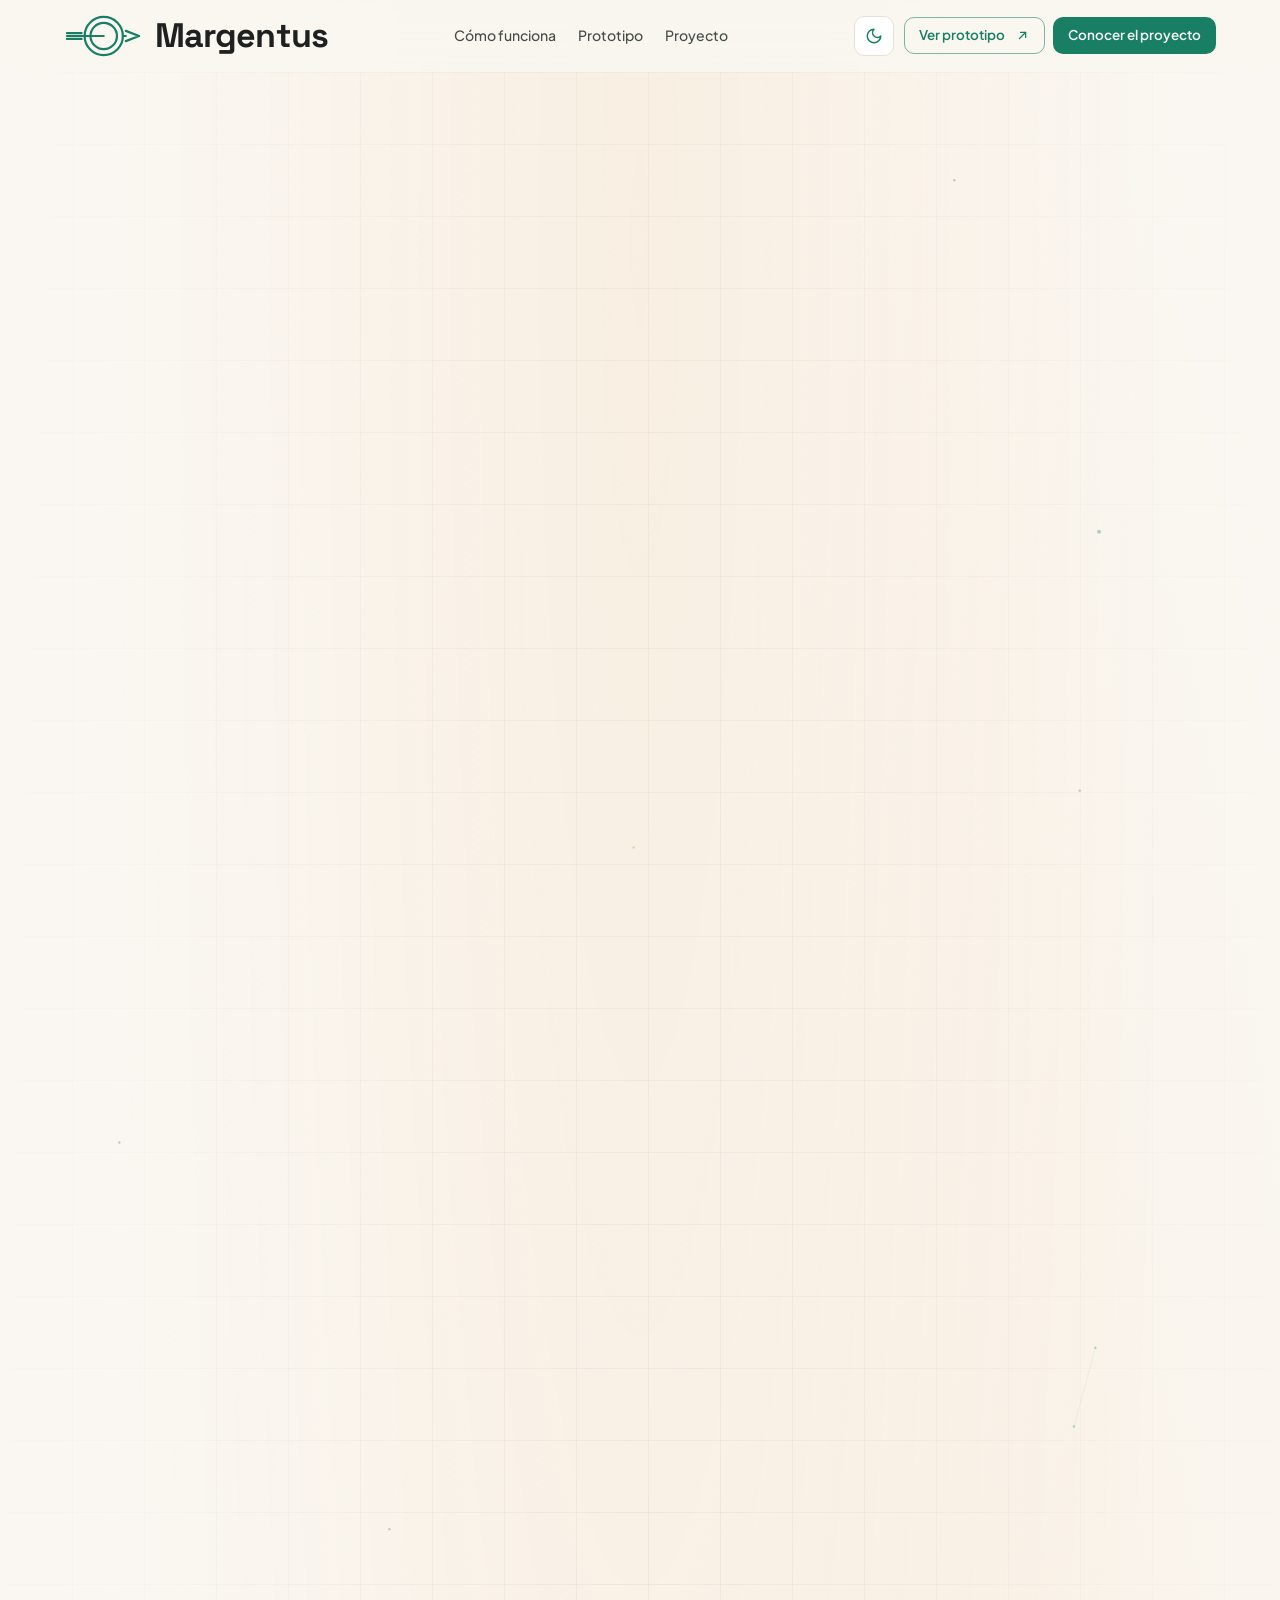
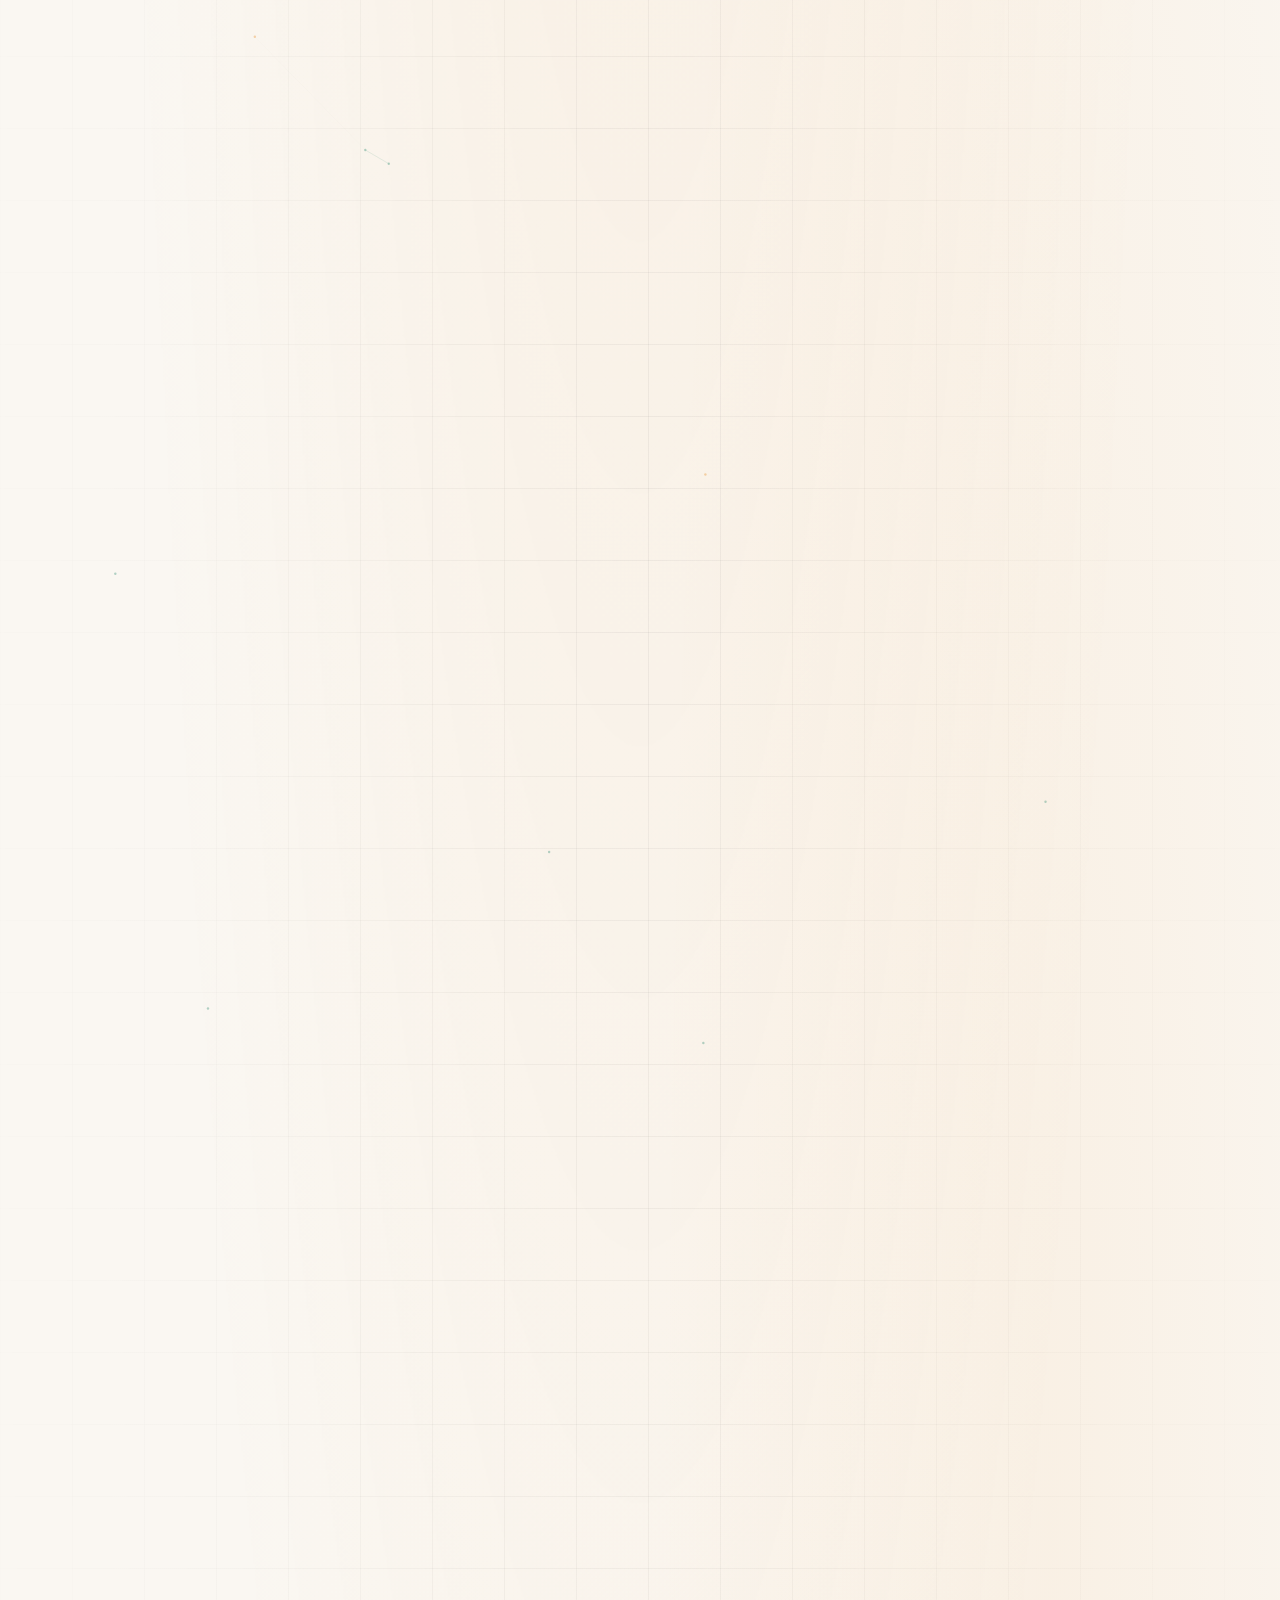
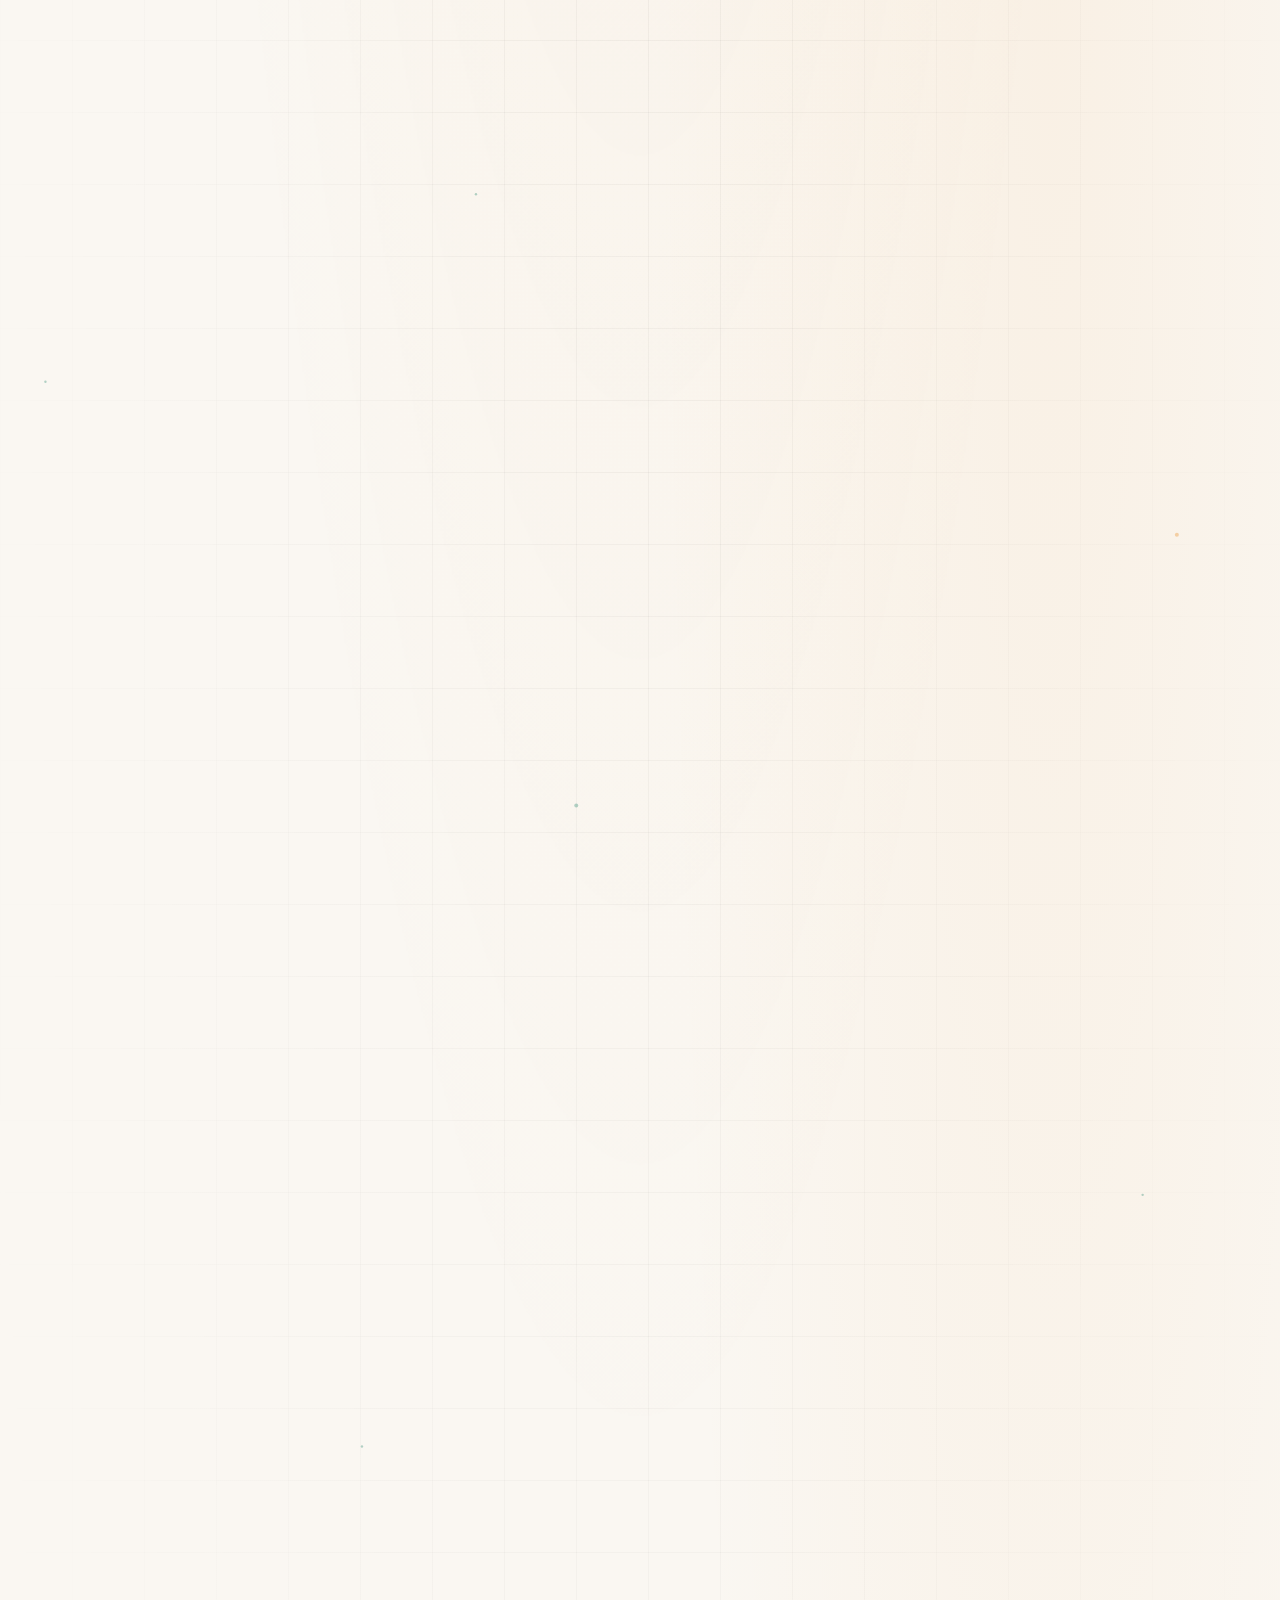
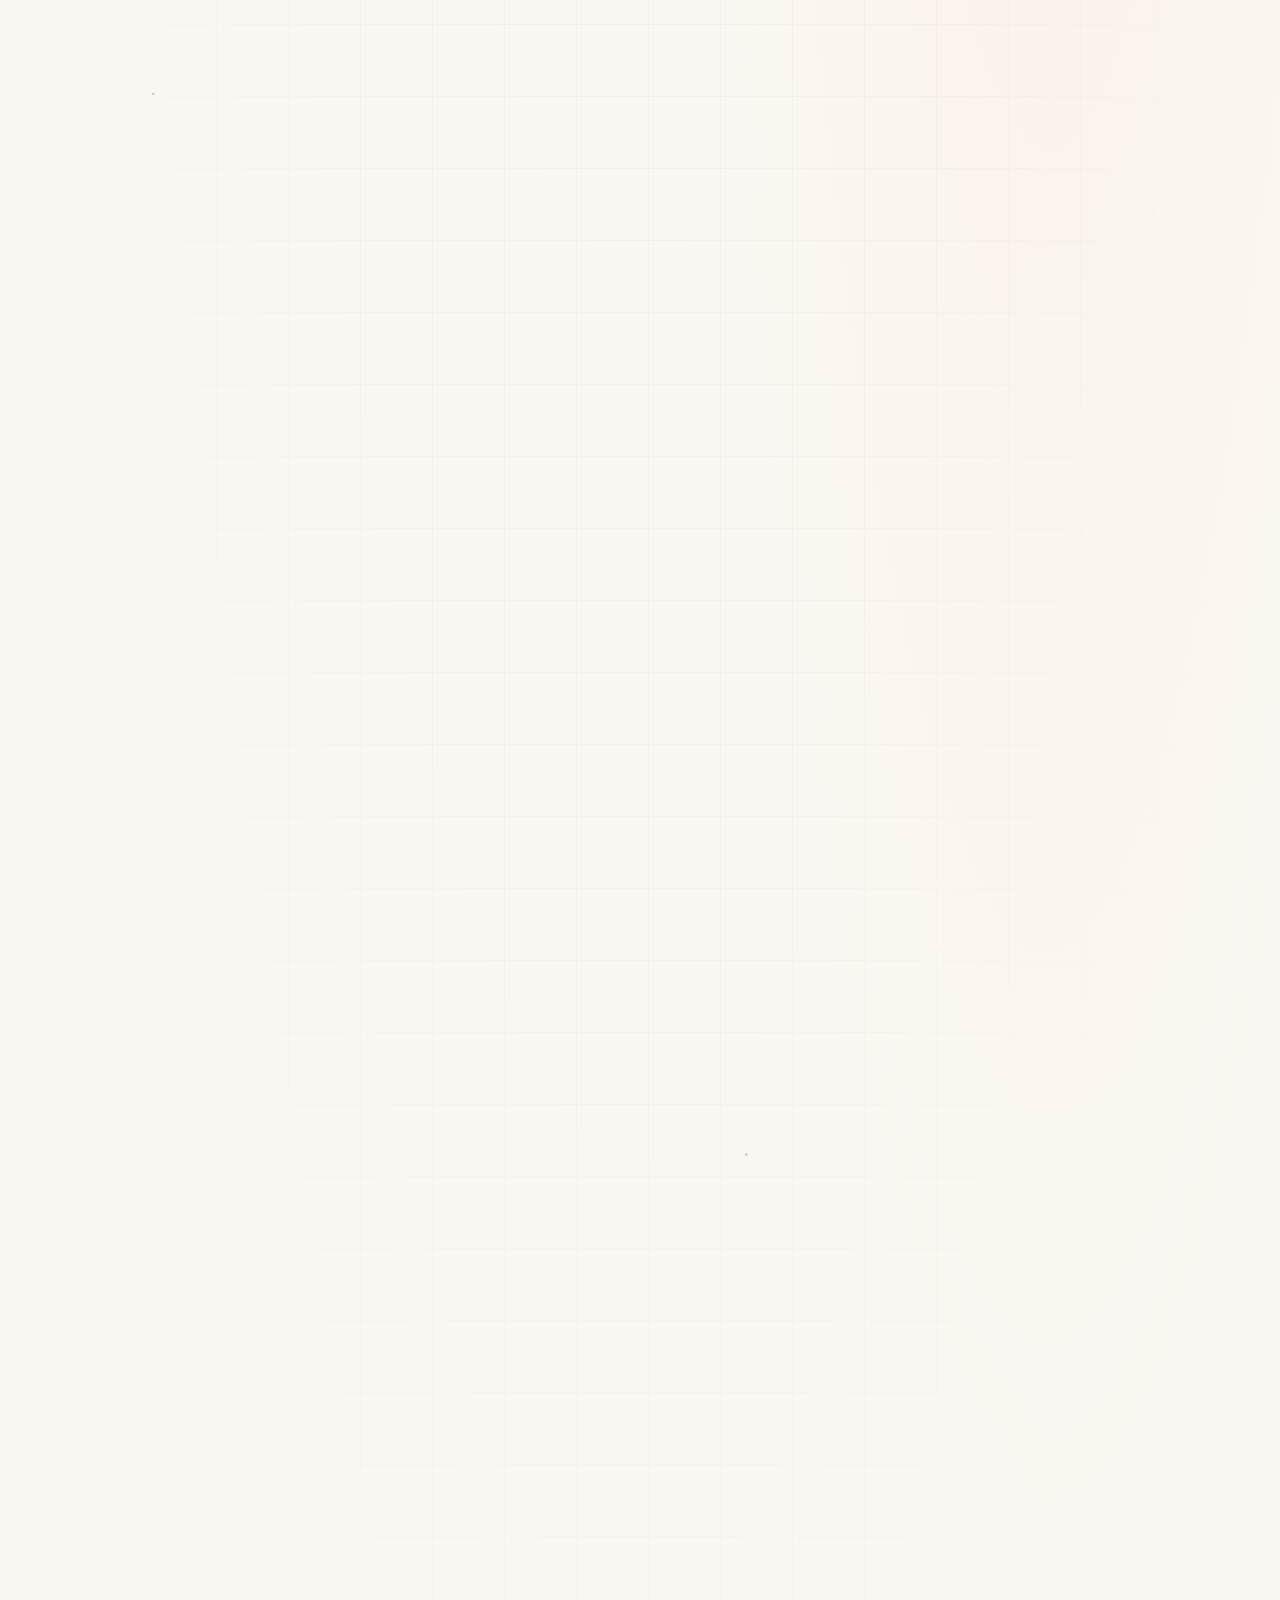
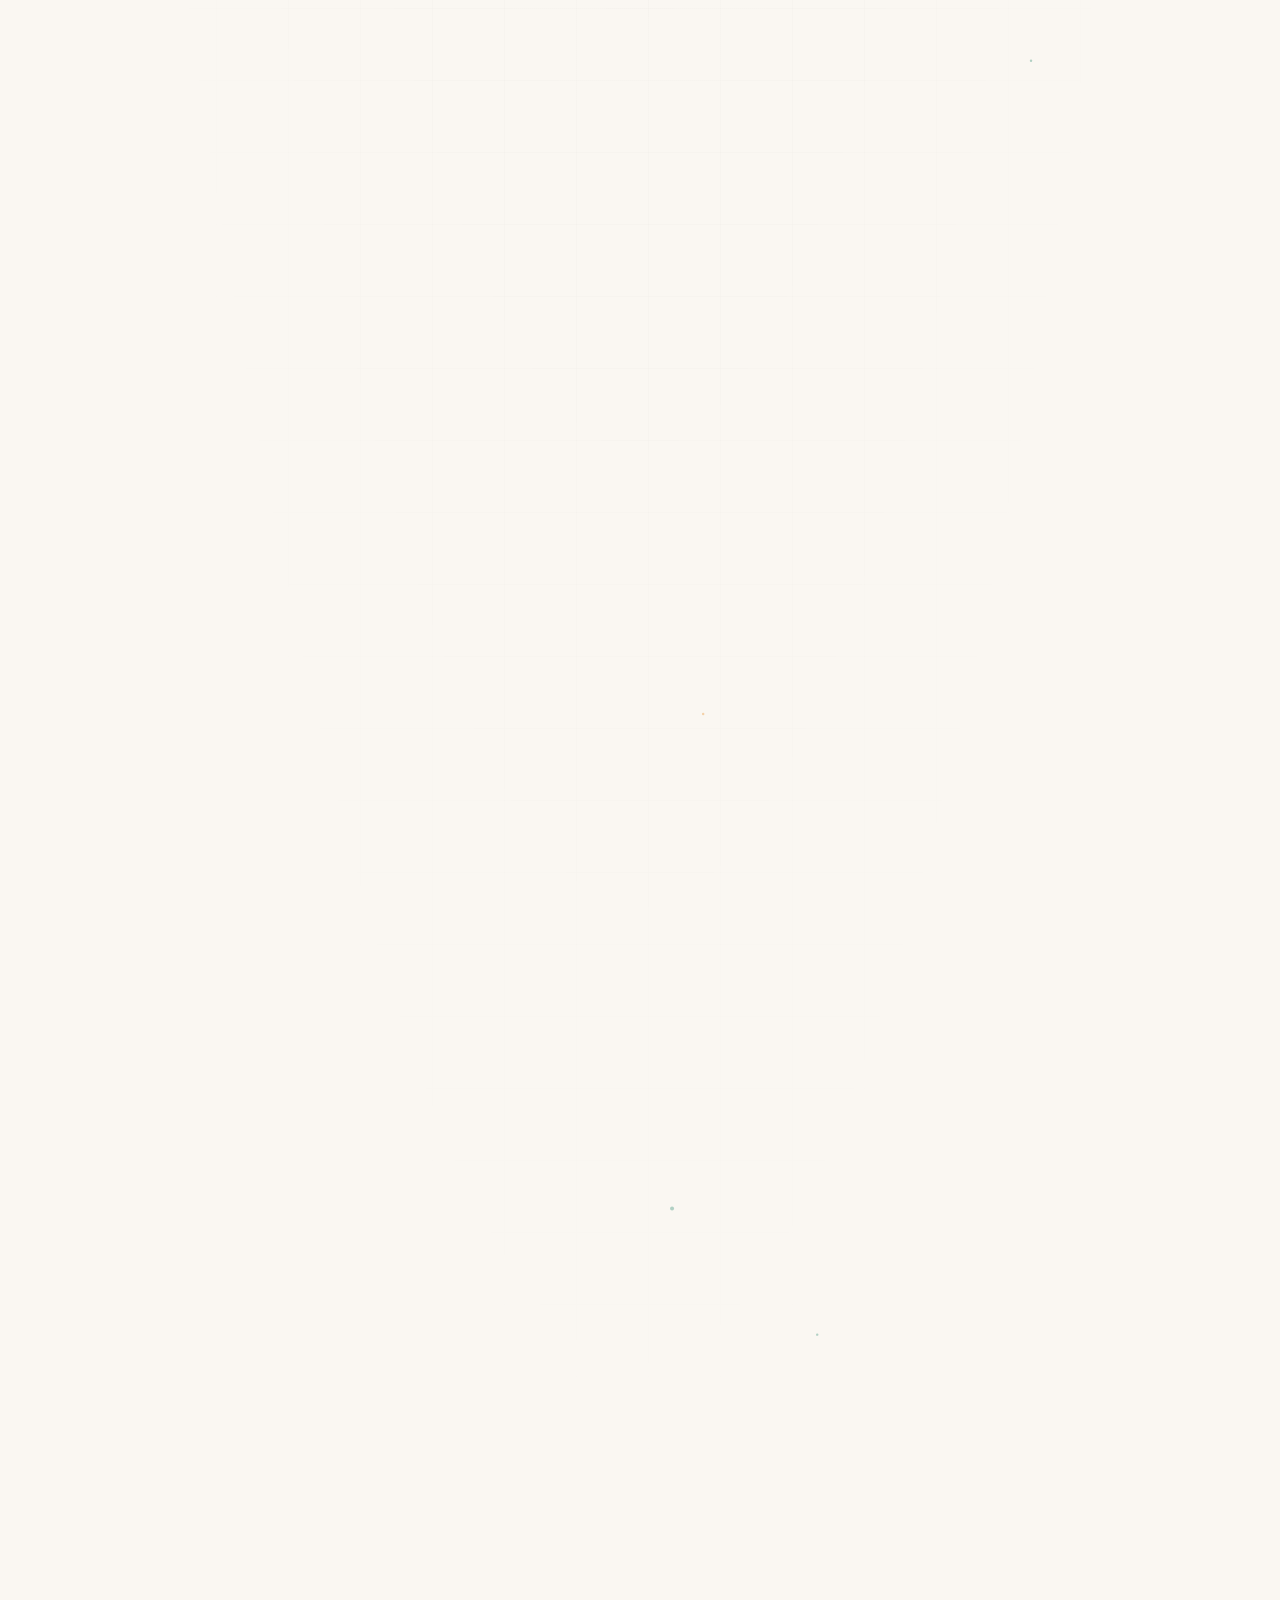
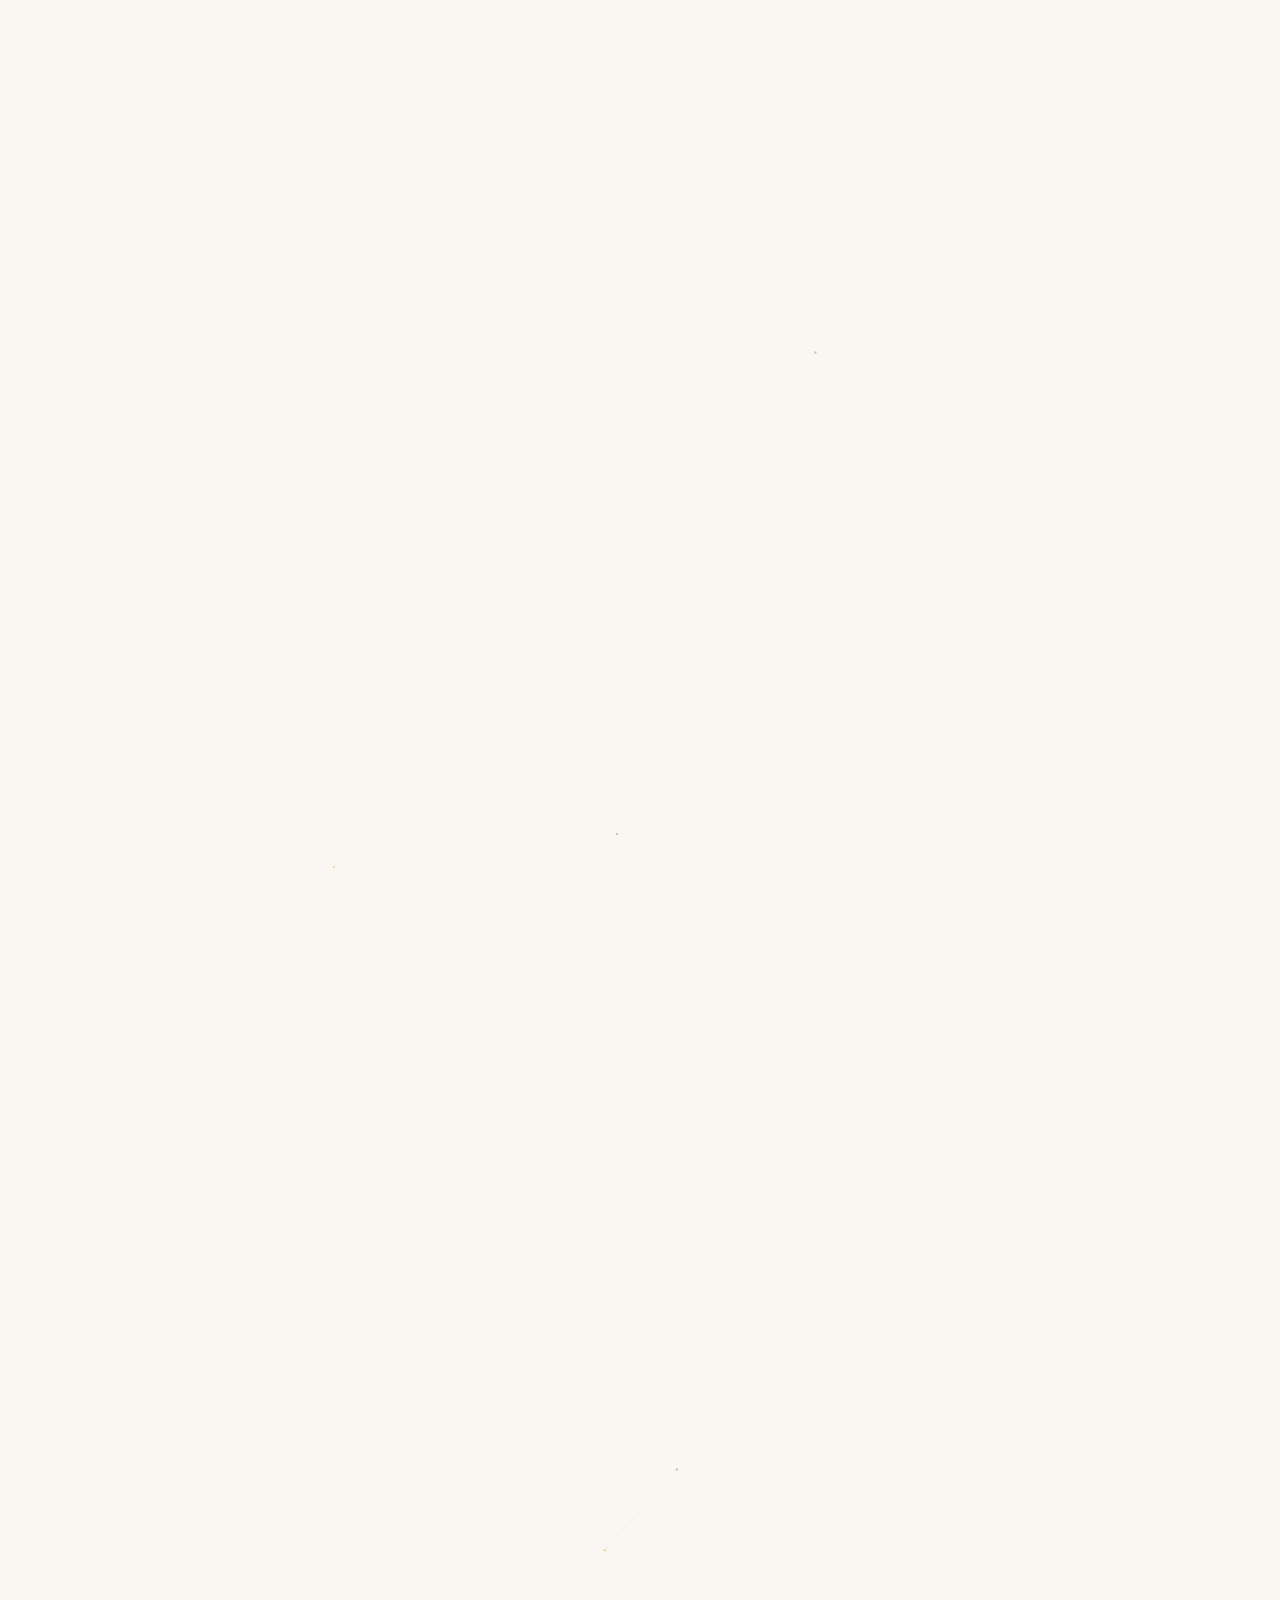
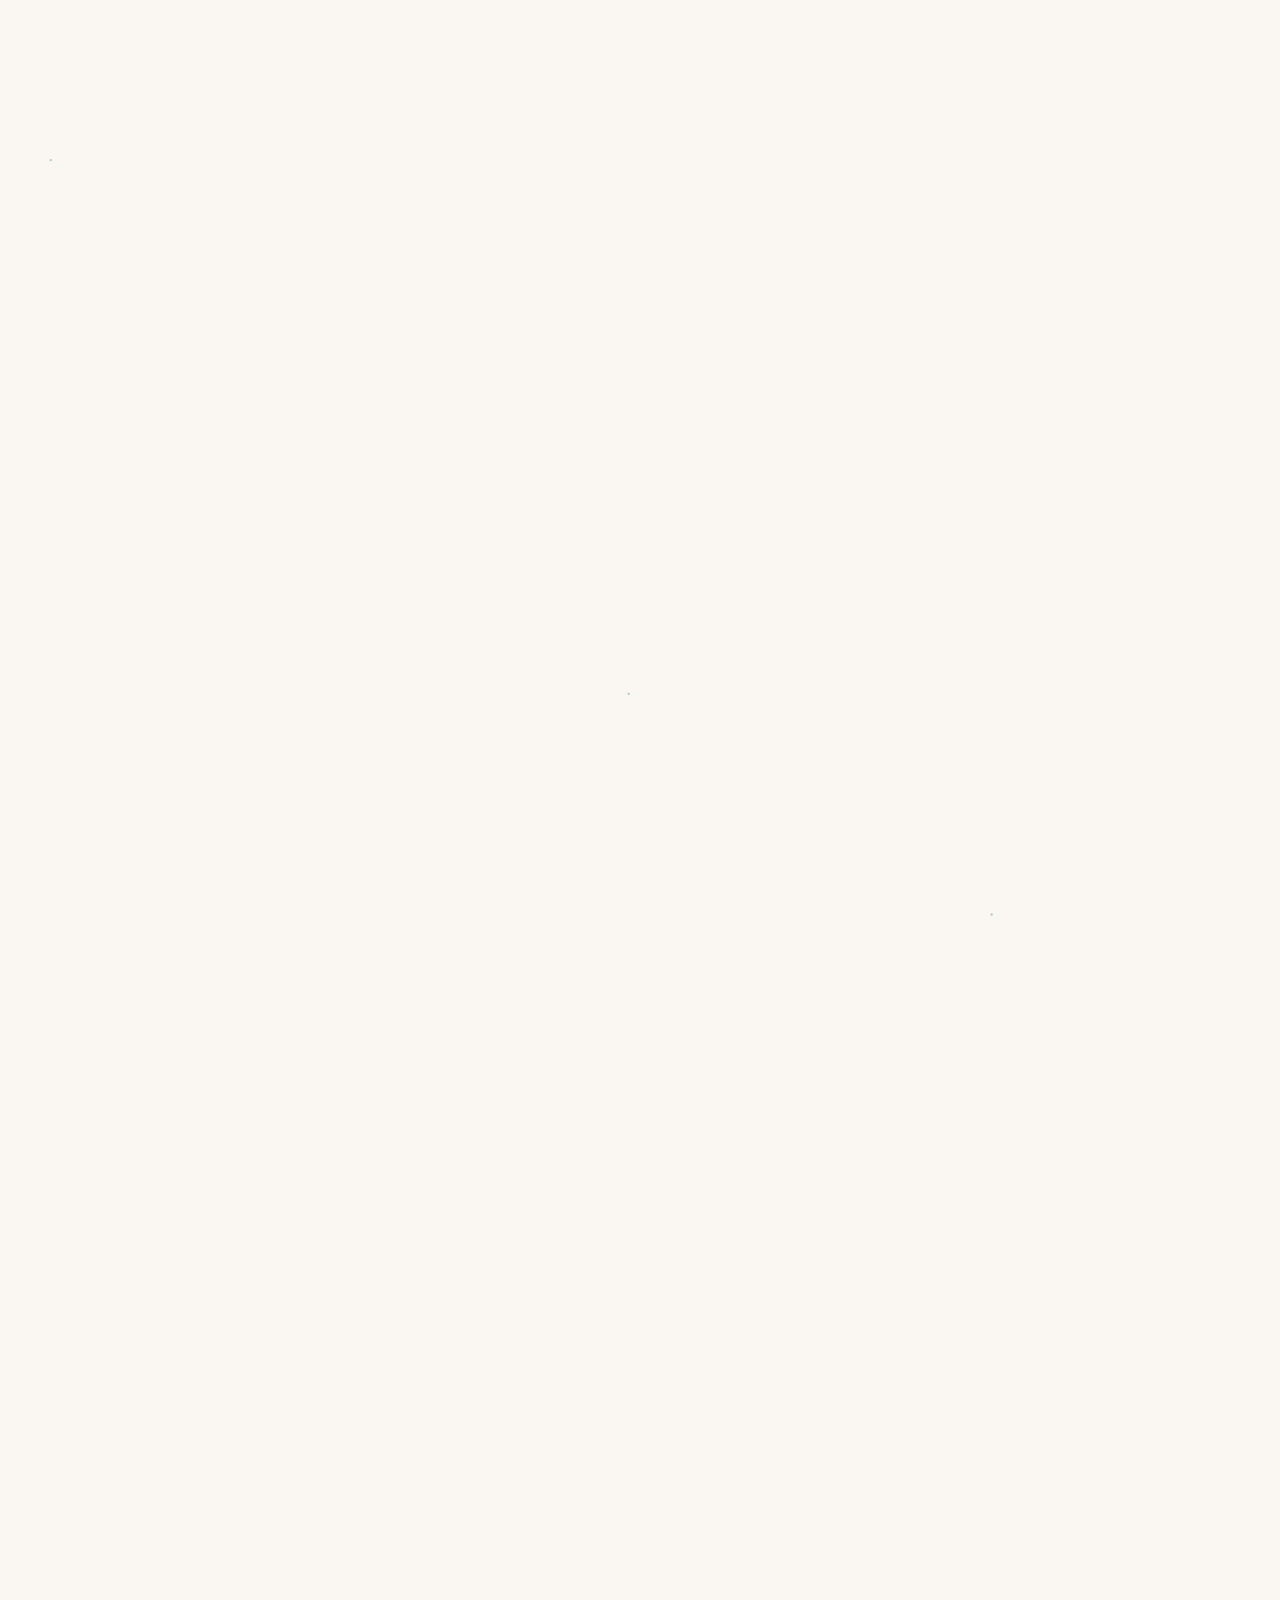
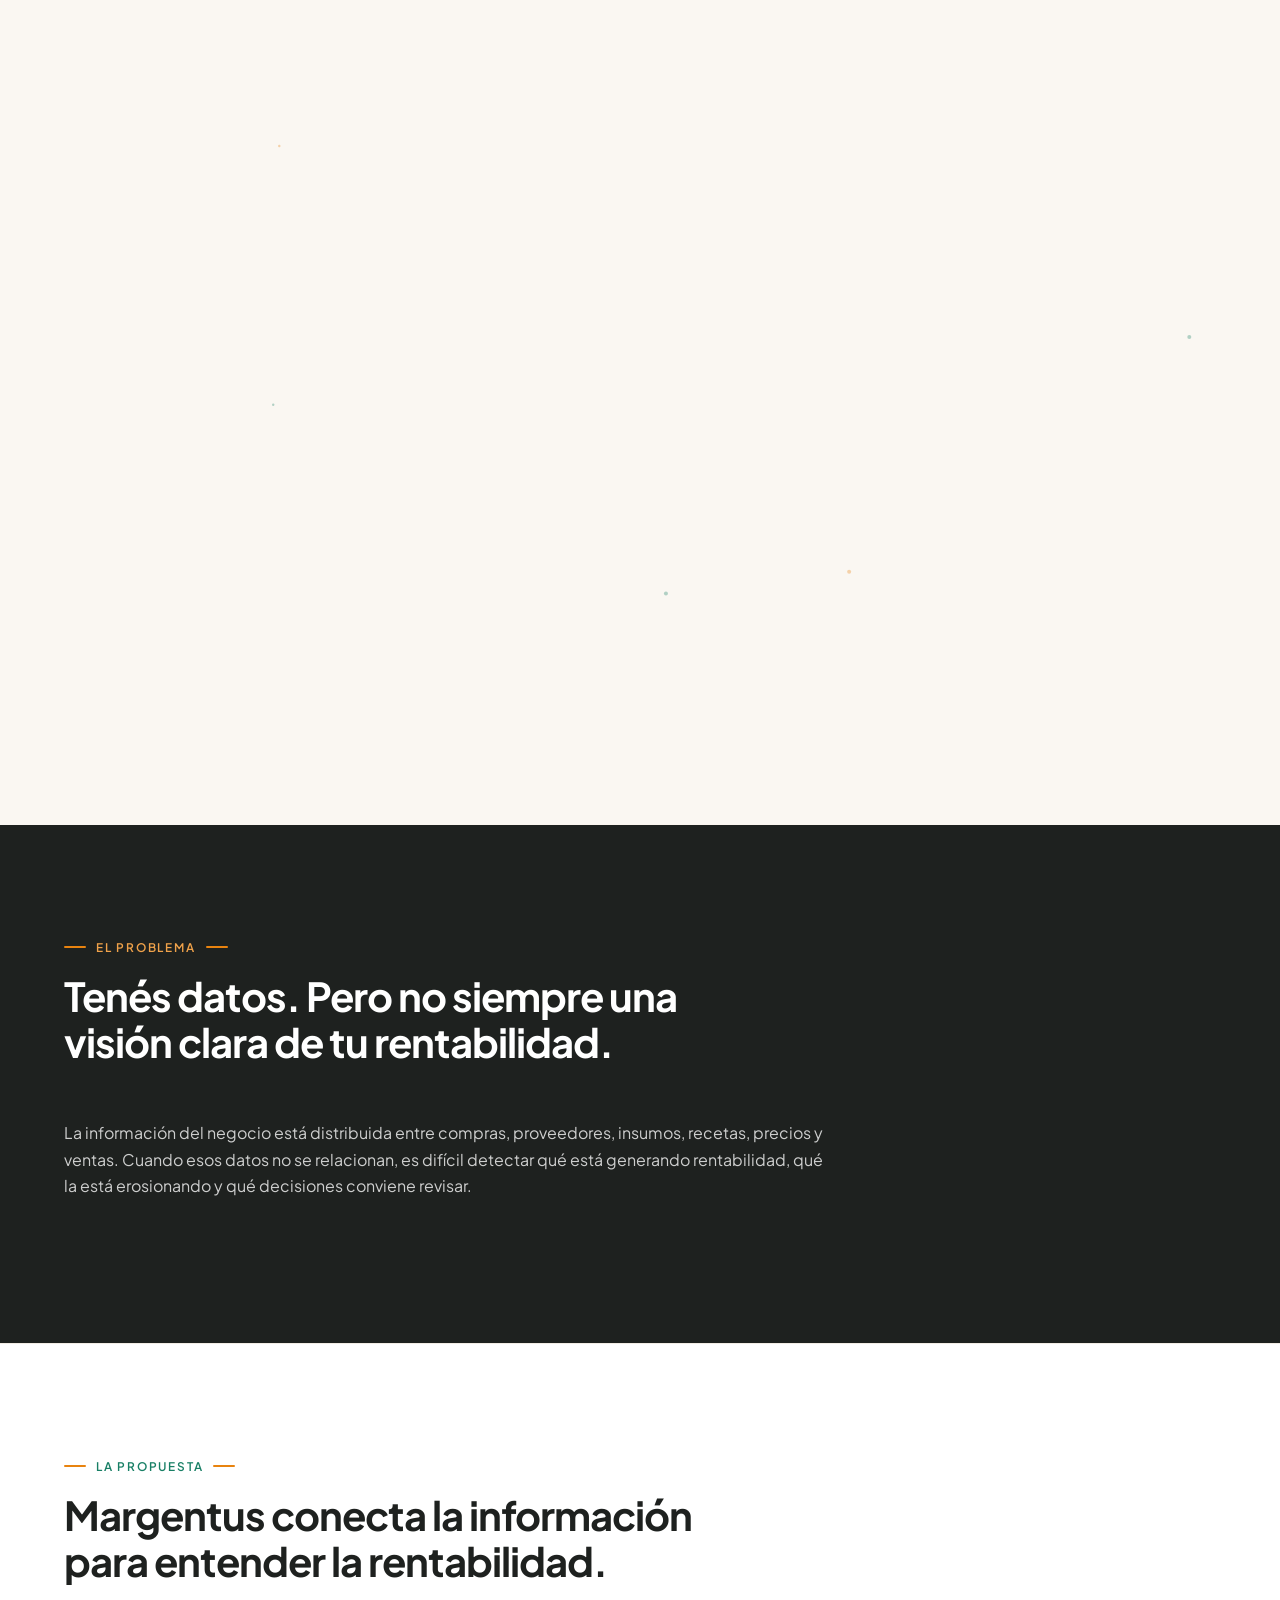
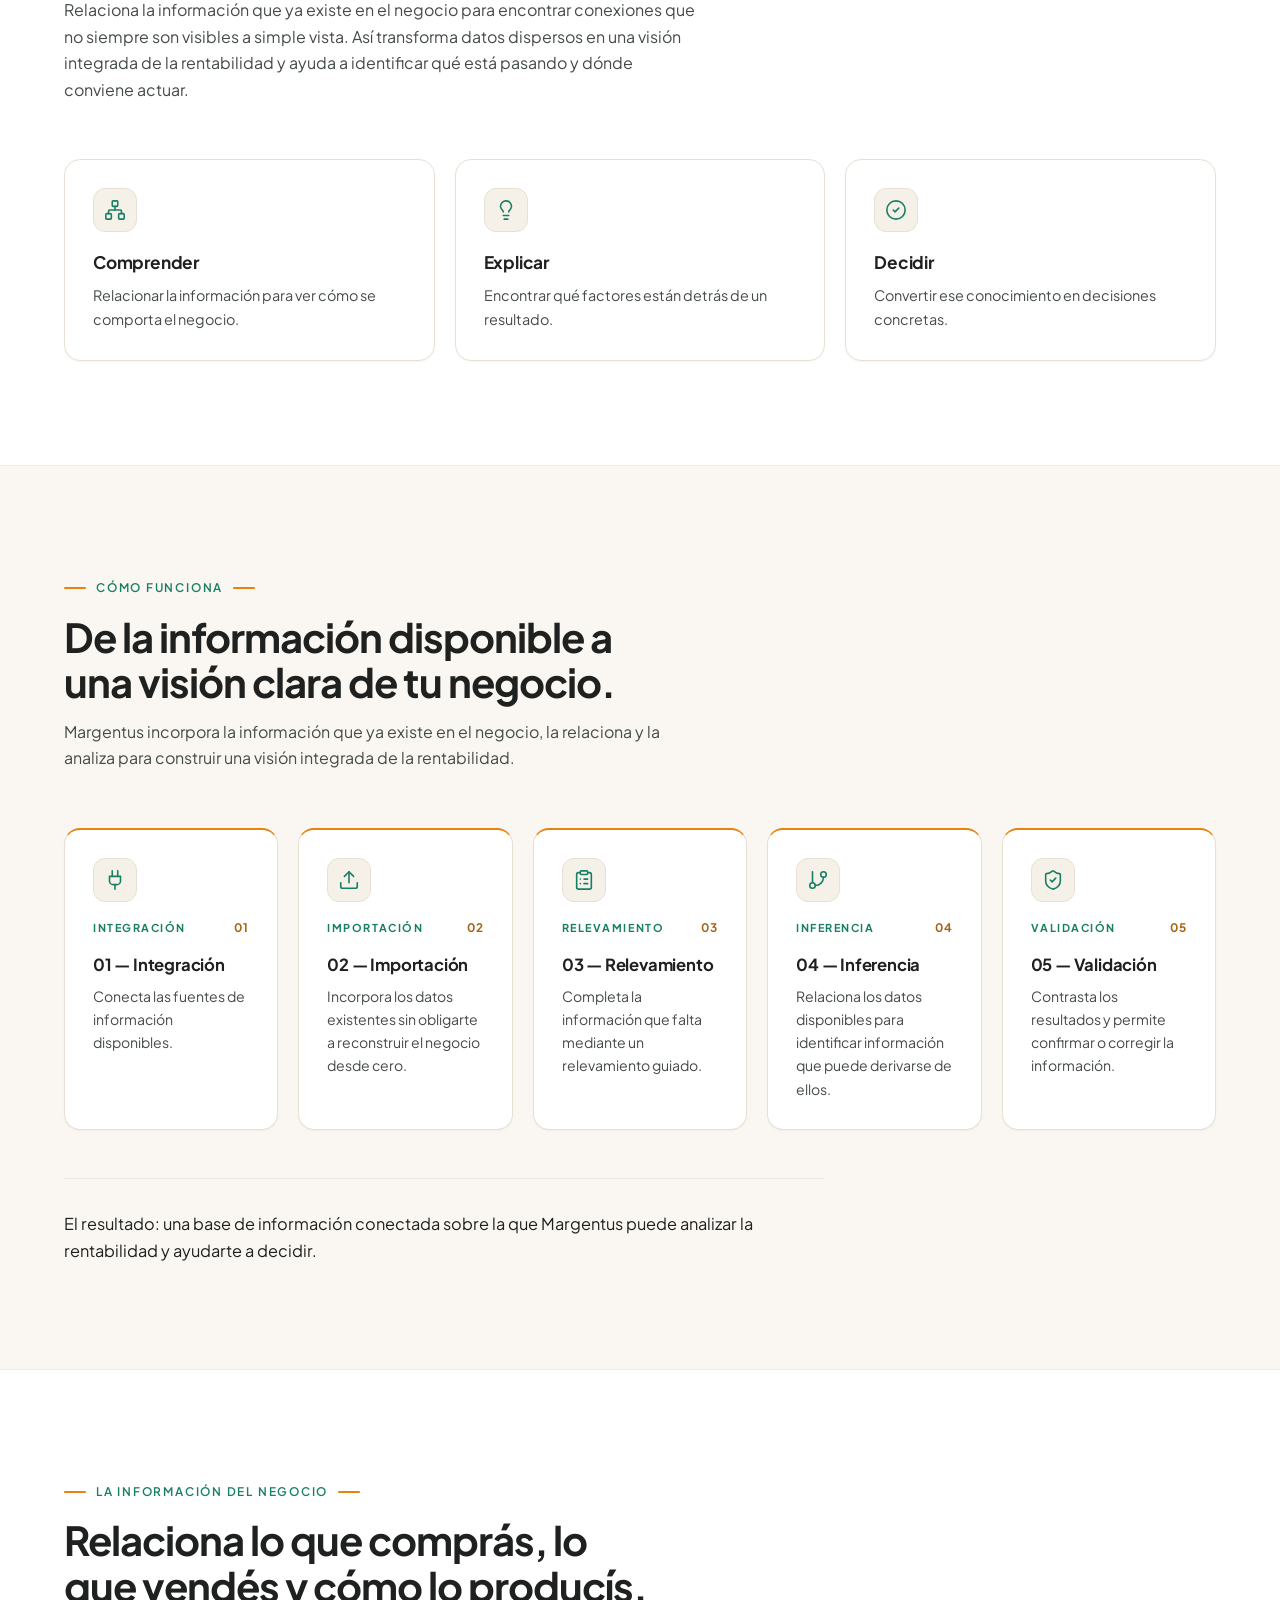
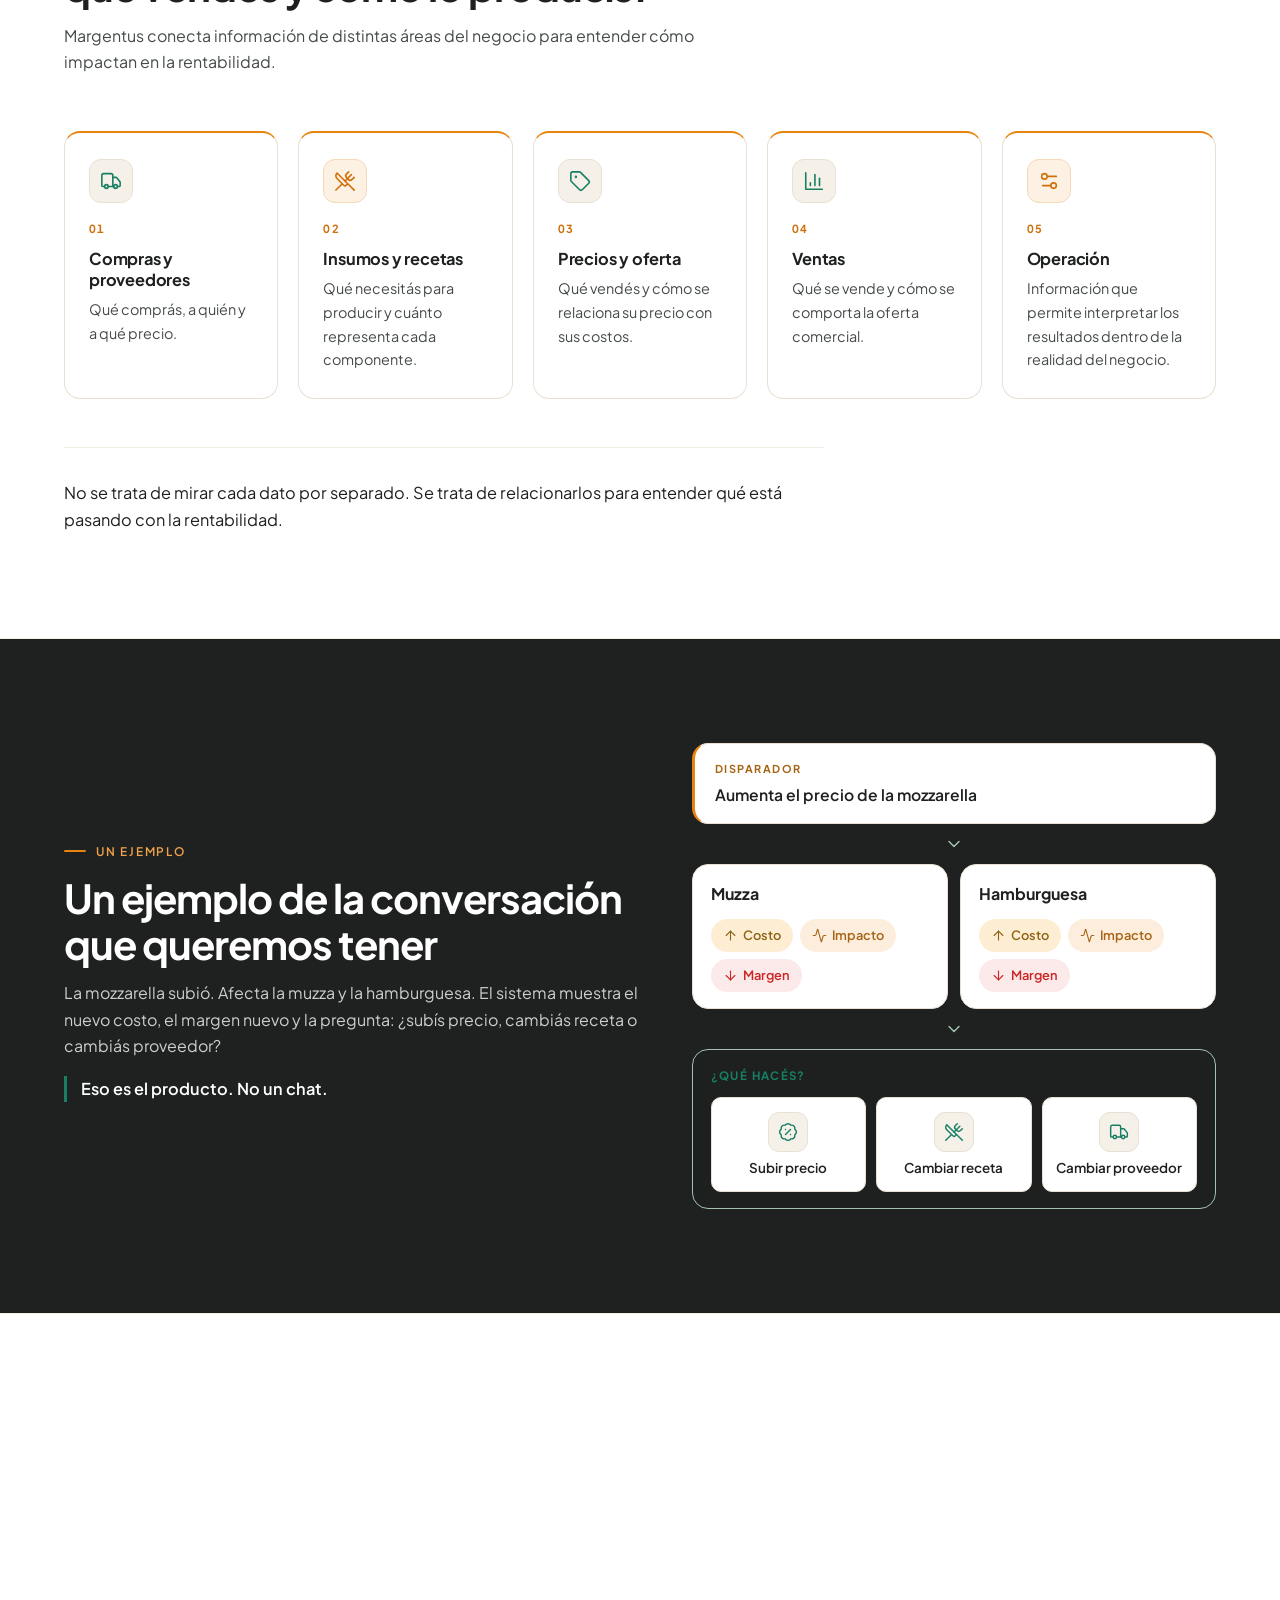
==== commit f3c3833c: "Add subtle connected-data motion to hero" ====
--- a/index.html
+++ b/index.html
@@ -104,6 +104,7 @@
 <main id="main">
   <!-- ================= HERO ================= -->
   <section class="mg-hero mg-hero--split" aria-labelledby="hero-title">
+    <canvas class="mg-hero-network" id="heroNetwork" aria-hidden="true"></canvas>
     <div class="mg-container">
       <div class="mg-hero-inner">
         <div class="mg-hero-copy">
@@ -626,5 +627,37 @@
   document.querySelectorAll('.mg-faq-item').forEach(item=>{const q=item.querySelector('.mg-faq-question');if(!q)return;q.addEventListener('click',()=>{const o=item.classList.toggle('is-open');q.setAttribute('aria-expanded',o?'true':'false');});});
 </script>
 <script>(function(){var btn=document.getElementById('themeBtn'),meta=document.querySelector('meta[name="theme-color"]');if(!btn)return;function apply(t){document.documentElement.dataset.theme=t;try{localStorage.setItem('margentus-theme',t);}catch(e){}var d=t==='dark';btn.setAttribute('aria-label',d?'Cambiar a modo claro':'Cambiar a modo oscuro');btn.setAttribute('aria-pressed',d?'true':'false');if(meta)meta.setAttribute('content',d?'#1e211f':'#faf7f2');}btn.addEventListener('click',function(){var d=document.documentElement.dataset.theme==='dark';apply(d?'light':'dark');});})();</script>
+
+<script>
+(function () {
+  var canvas=document.getElementById('heroNetwork'), hero=canvas&&canvas.closest('.mg-hero');
+  if(!canvas||!hero)return;
+  var ctx=canvas.getContext('2d',{alpha:true}), reduced=window.matchMedia&&window.matchMedia('(prefers-reduced-motion: reduce)').matches;
+  if(!ctx)return;
+  var pts=[],w=0,h=0,raf=0,last=0,dpr=1;
+  function resize(){
+    var r=hero.getBoundingClientRect();w=Math.max(1,r.width);h=Math.max(1,r.height);dpr=Math.min(devicePixelRatio||1,1.5);
+    canvas.width=Math.round(w*dpr);canvas.height=Math.round(h*dpr);canvas.style.width=w+'px';canvas.style.height=h+'px';ctx.setTransform(dpr,0,0,dpr,0,0);
+    var n=Math.max(18,Math.min(42,Math.round(w/27)));
+    pts=Array.from({length:n},function(_,i){return{x:Math.random()*w,y:Math.random()*h,vx:(Math.random()-.5)*.12,vy:(Math.random()-.5)*.12,r:i%6===0?2:1.2,copper:i%5===0};});draw(0);
+  }
+  function draw(dt){
+    ctx.clearRect(0,0,w,h);var dark=document.documentElement.dataset.theme==='dark',g=dark?[126,208,180]:[24,127,101],o=dark?[238,169,83]:[232,131,15],limit=Math.min(178,Math.max(112,w*.15));
+    pts.forEach(function(p,i){
+      if(dt&&!reduced){p.x+=p.vx*dt;p.y+=p.vy*dt;if(p.x<-8)p.x=w+8;if(p.x>w+8)p.x=-8;if(p.y<-8)p.y=h+8;if(p.y>h+8)p.y=-8;}
+      var col=p.copper?o:g;
+      for(var j=i+1;j<pts.length;j++){var q=pts[j],dx=p.x-q.x,dy=p.y-q.y,d=Math.sqrt(dx*dx+dy*dy);if(d<limit){ctx.strokeStyle='rgba('+col.join(',')+','+((1-d/limit)*(dark?.22:.16))+')';ctx.lineWidth=.75;ctx.beginPath();ctx.moveTo(p.x,p.y);ctx.lineTo(q.x,q.y);ctx.stroke();}}
+      ctx.beginPath();ctx.arc(p.x,p.y,p.r,0,Math.PI*2);ctx.fillStyle='rgba('+col.join(',')+','+(dark?.48:.32)+')';ctx.fill();
+    });
+  }
+  function frame(t){if(document.hidden){raf=0;return;}var dt=last?Math.min(40,t-last):16;last=t;draw(dt);raf=requestAnimationFrame(frame);}
+  function start(){if(!reduced&&!raf&&!document.hidden){last=0;raf=requestAnimationFrame(frame);}}
+  function stop(){if(raf)cancelAnimationFrame(raf);raf=0;}
+  resize();start();
+  if('ResizeObserver'in window)new ResizeObserver(resize).observe(hero);else addEventListener('resize',resize,{passive:true});
+  document.addEventListener('visibilitychange',function(){document.hidden?stop():start();});
+  new MutationObserver(function(){if(reduced)draw(0);}).observe(document.documentElement,{attributes:true,attributeFilter:['data-theme']});
+})();
+</script>
 </body>
 </html>
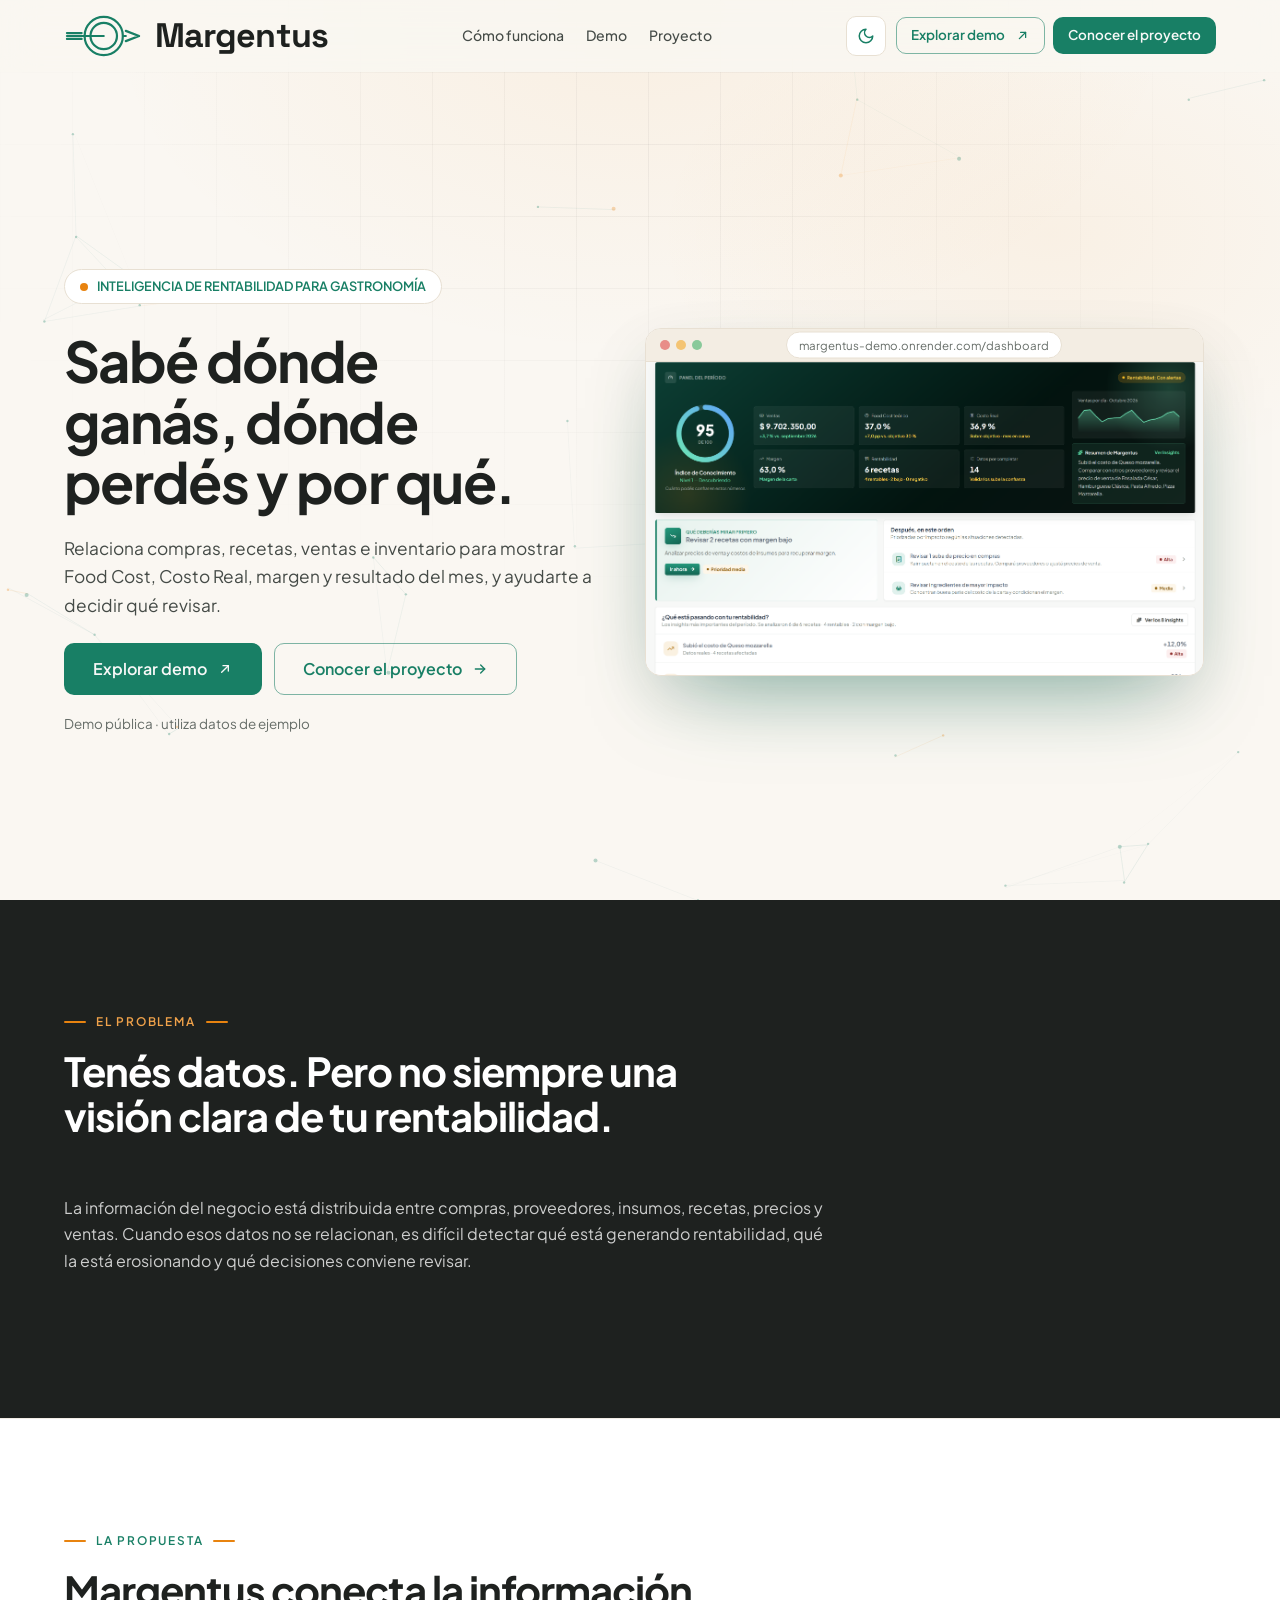
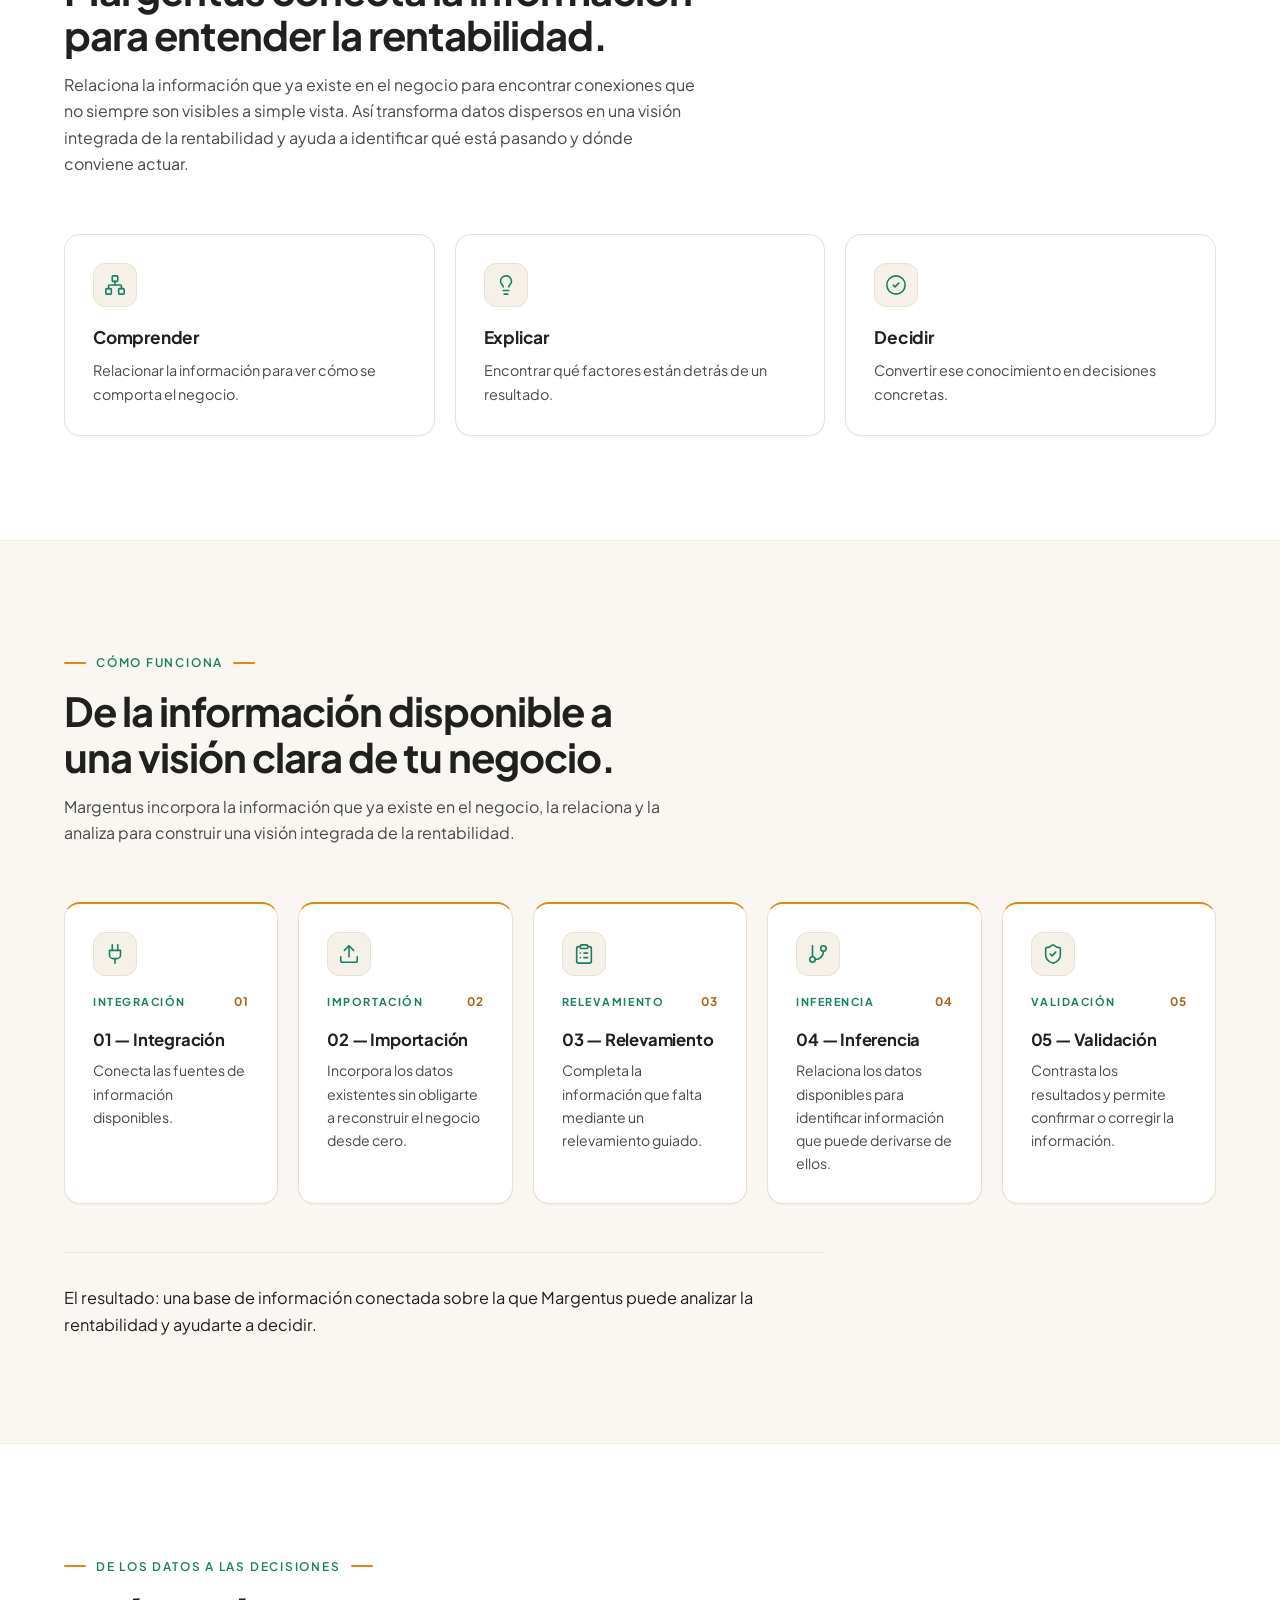
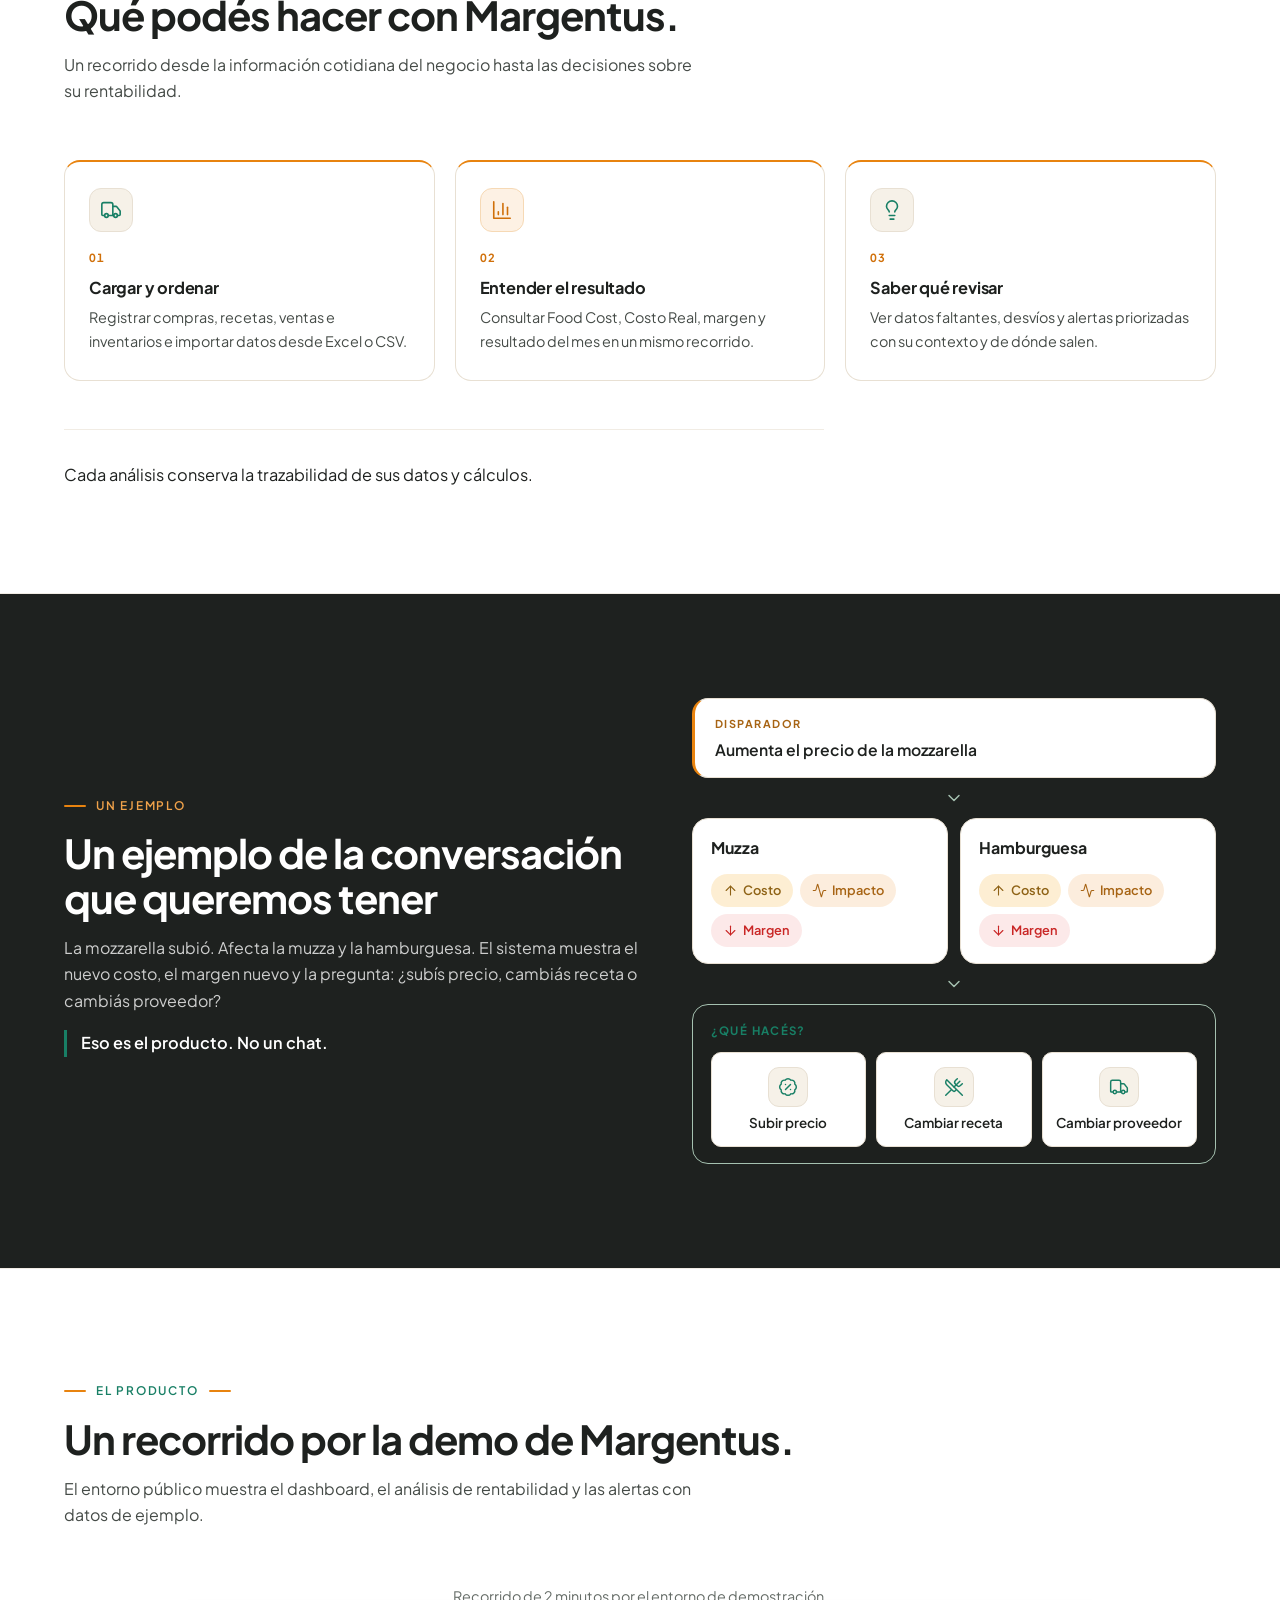
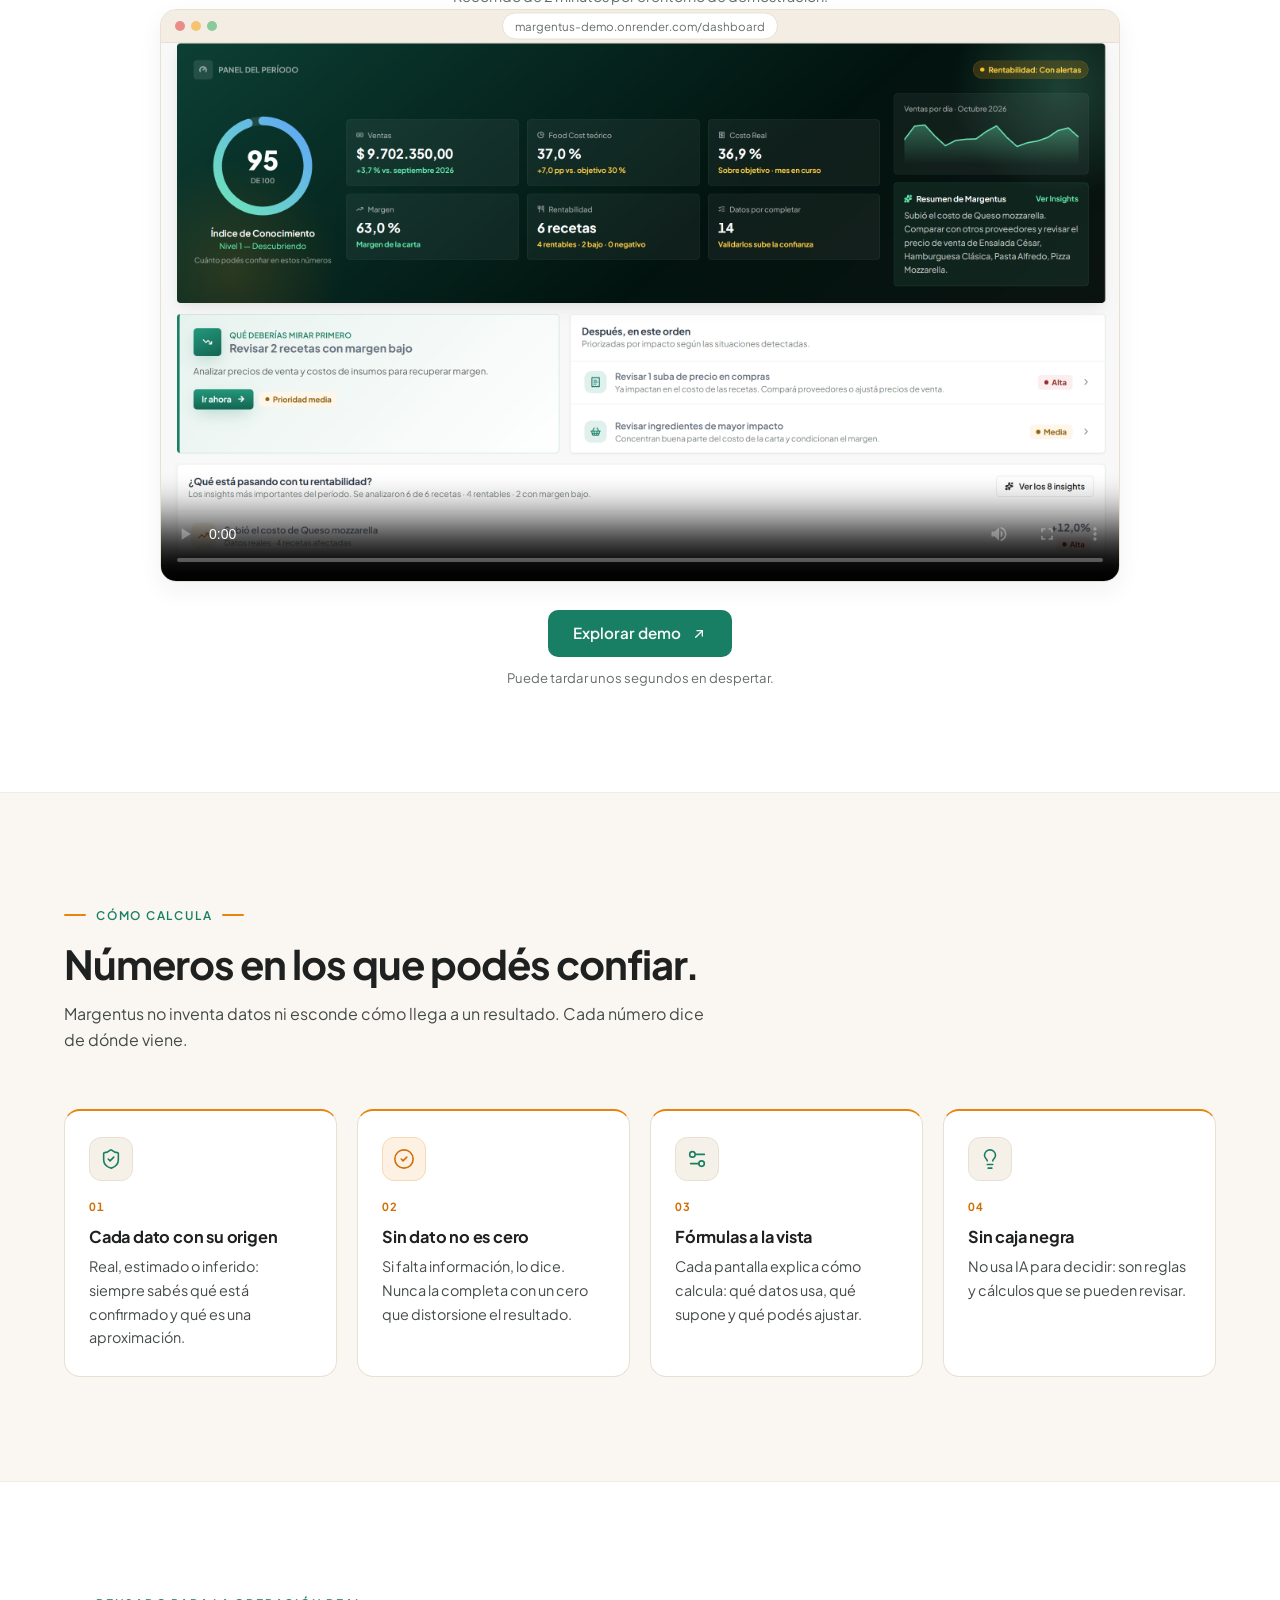
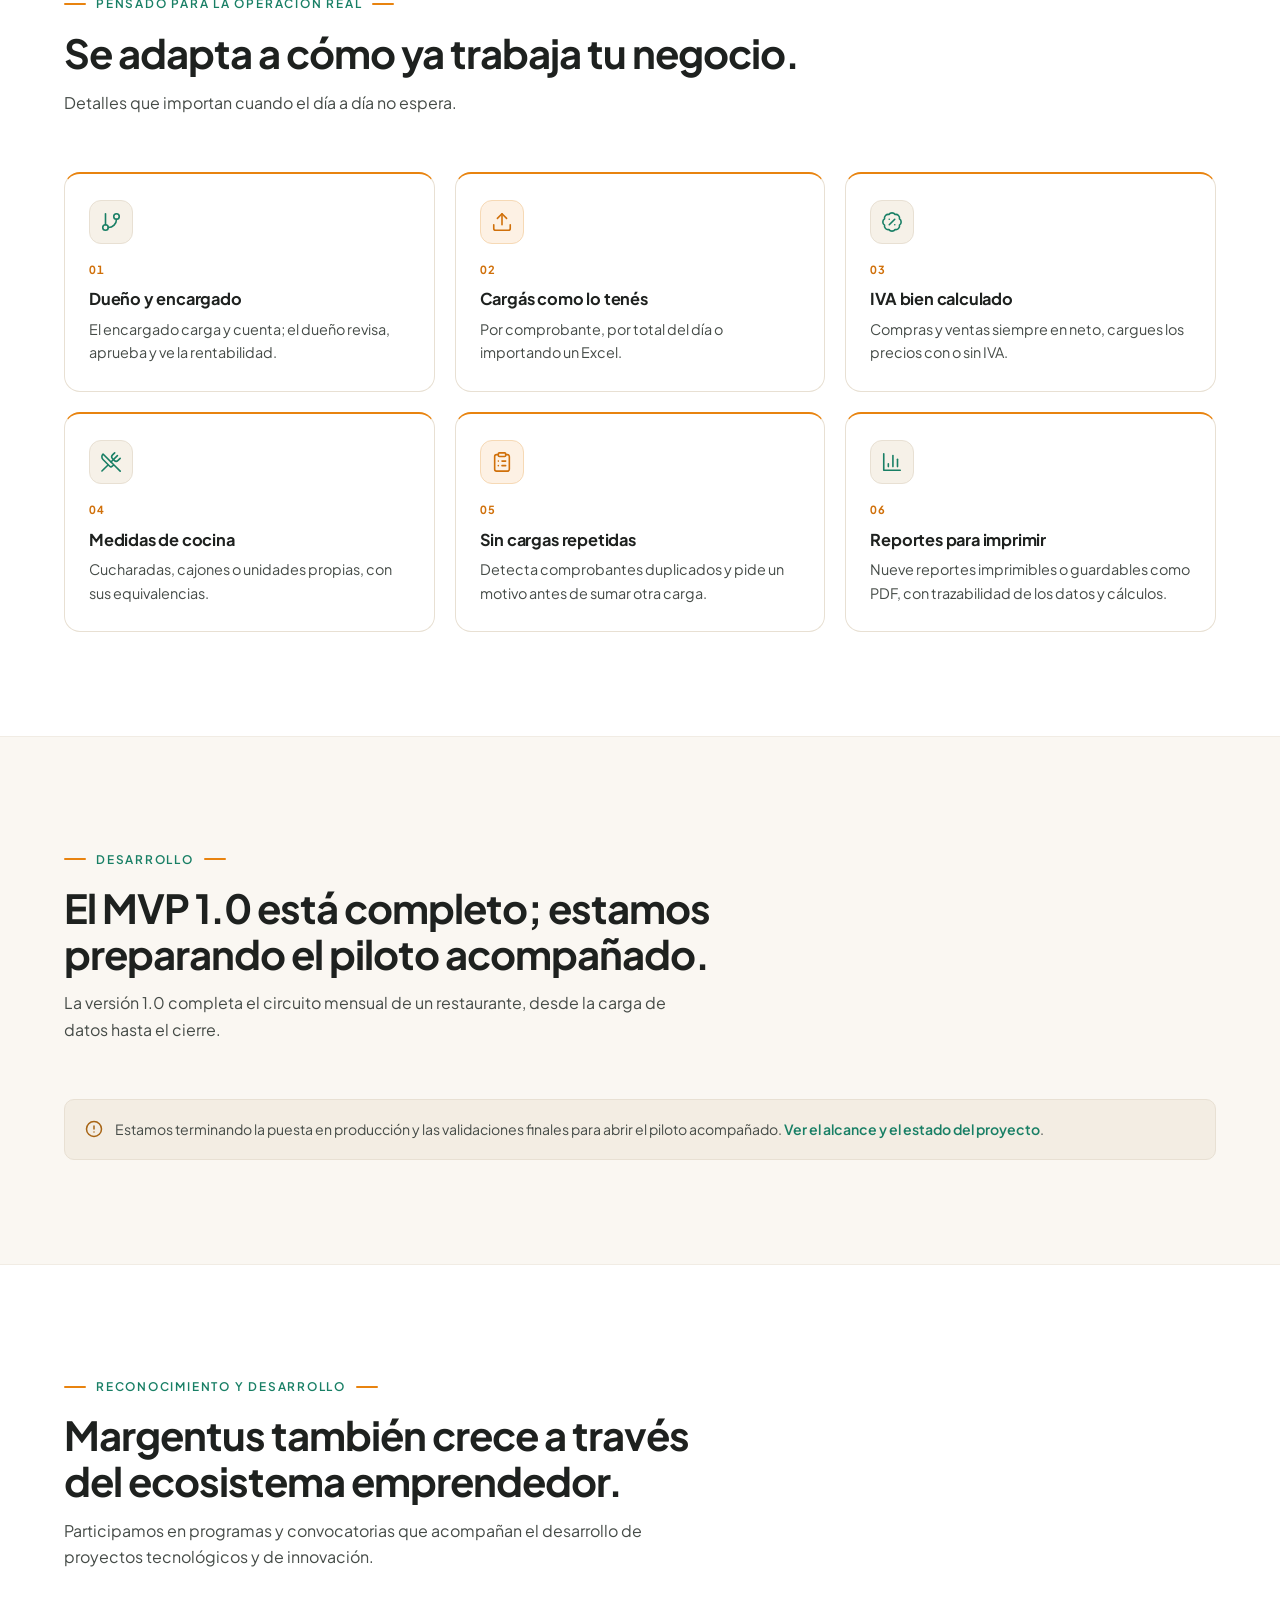
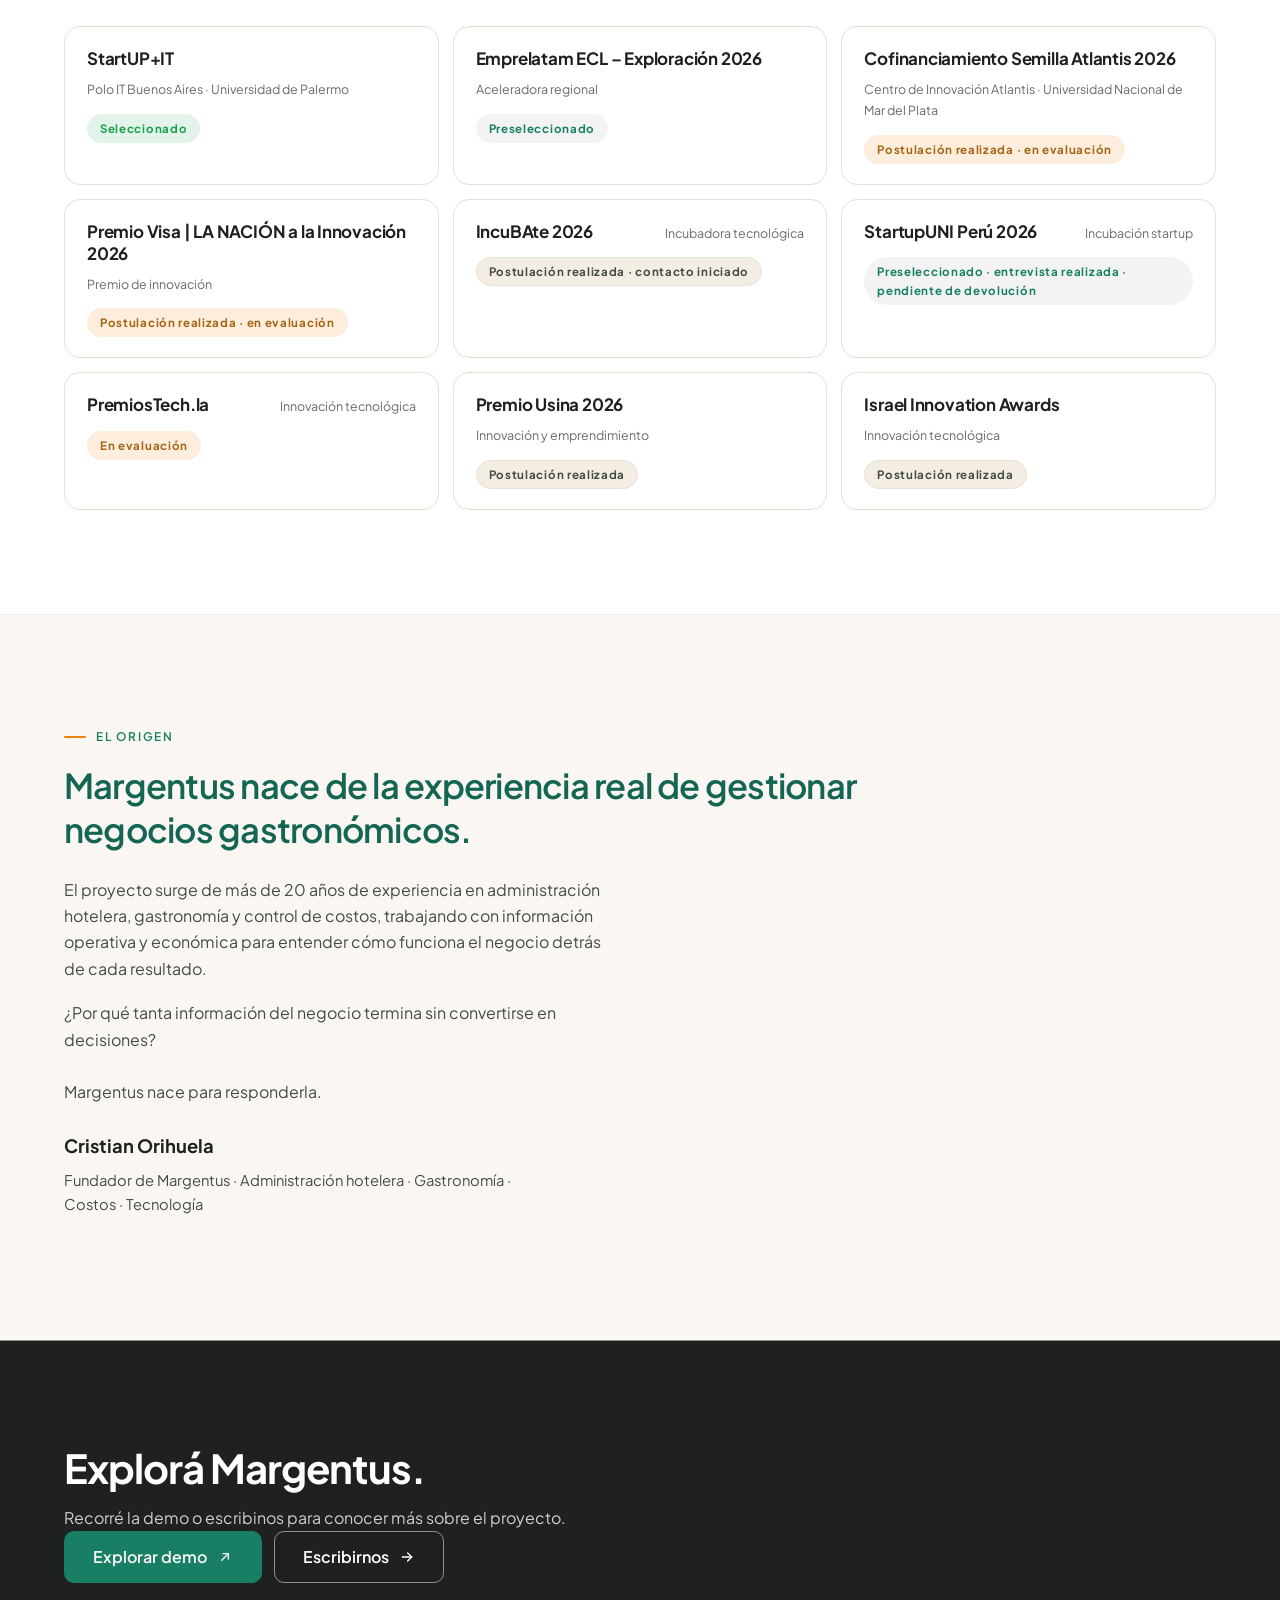
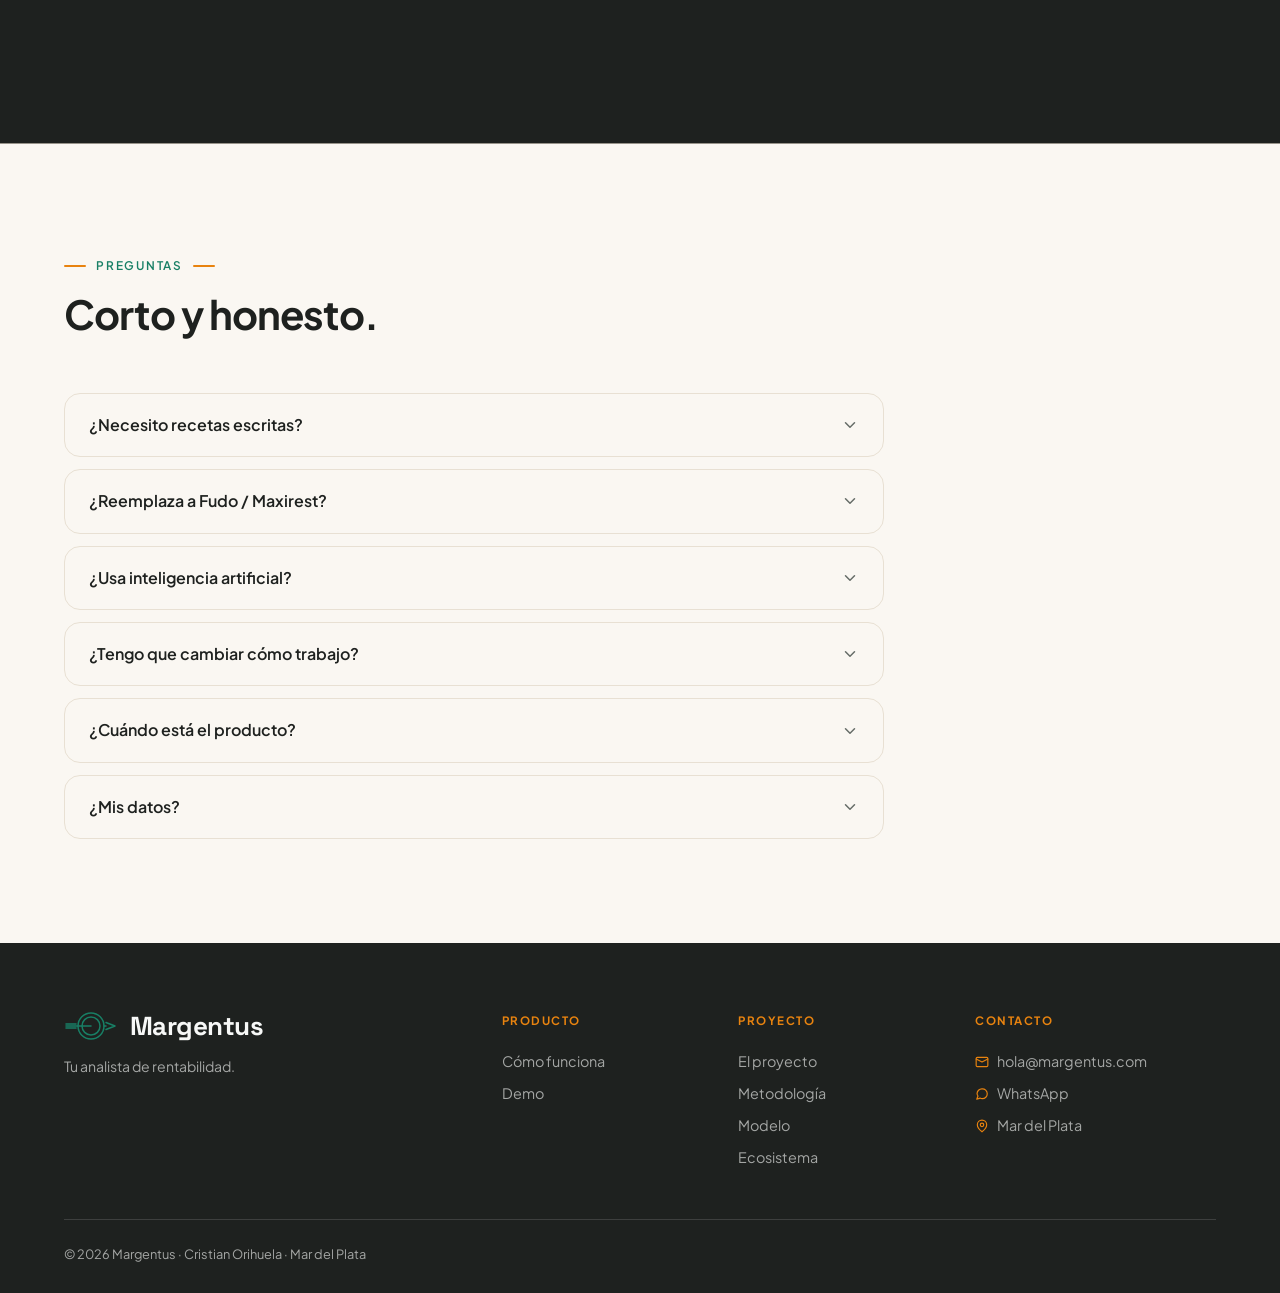
==== commit c7216cf5: "Commit: landing: visual polish — product mock, cards y ritmo de secciones Si faltan PNG del demo, li" ====
--- a/index.html
+++ b/index.html
@@ -71,7 +71,7 @@
     </a>
     <nav class="mg-nav-links" aria-label="Secciones">
       <a href="#como-funciona">Cómo funciona</a>
-      <a href="#prototipo">Prototipo</a>
+      <a href="#prototipo">Demo</a>
       <a href="proyecto.html">Proyecto</a>
     </nav>
     <div class="mg-nav-actions">
@@ -80,7 +80,7 @@
         <svg class="mg-theme-ico mg-theme-ico--sun" viewBox="0 0 24 24" fill="none" stroke="currentColor" stroke-width="2" stroke-linecap="round" stroke-linejoin="round" aria-hidden="true"><circle cx="12" cy="12" r="4"/><path d="M12 2v2"/><path d="M12 20v2"/><path d="m4.93 4.93 1.41 1.41"/><path d="m17.66 17.66 1.41 1.41"/><path d="M2 12h2"/><path d="M20 12h2"/><path d="m6.34 17.66-1.41 1.41"/><path d="m19.07 4.93-1.41 1.41"/></svg>
       </button>
       <div class="mg-nav-cta">
-        <a href="https://margentus-demo.onrender.com/dashboard" class="mg-btn mg-btn-ghost mg-btn-sm" target="_blank" rel="noopener">Ver prototipo
+        <a href="https://margentus-demo.onrender.com/dashboard" class="mg-btn mg-btn-ghost mg-btn-sm" target="_blank" rel="noopener">Explorar demo
           <svg width="15" height="15" viewBox="0 0 24 24" fill="none" stroke="currentColor" stroke-width="2" stroke-linecap="round" stroke-linejoin="round" aria-hidden="true"><path d="M7 17 17 7"/><path d="M9 7h8v8"/></svg>
         </a>
         <a href="proyecto.html" class="mg-btn mg-btn-primary mg-btn-sm">Conocer el proyecto</a>
@@ -94,12 +94,12 @@
 </nav>
 <div class="mg-mmenu" id="mmenu">
   <a href="#como-funciona">Cómo funciona</a>
-  <a href="#prototipo">Prototipo</a>
+  <a href="#prototipo">Demo</a>
   <a href="proyecto.html">Proyecto</a>
   <div class="mg-mmenu-cta">
     <a href="proyecto.html" class="mg-btn mg-btn-primary mg-btn-lg">Conocer el proyecto</a>
   </div>
-  <p class="mg-mmenu-note"><a href="https://margentus-demo.onrender.com/dashboard" target="_blank" rel="noopener">Ver el prototipo</a></p>
+  <p class="mg-mmenu-note"><a href="https://margentus-demo.onrender.com/dashboard" target="_blank" rel="noopener">Explorar demo</a></p>
 </div>
 <main id="main">
   <!-- ================= HERO ================= -->
@@ -112,23 +112,23 @@
             <span class="mg-badge"><span class="mg-badge-dot" aria-hidden="true"></span>INTELIGENCIA DE RENTABILIDAD PARA GASTRONOMÍA</span>
           </div>
           <h1 class="mg-h1 mg-rv" id="hero-title">Sabé dónde ganás, dónde perdés y por qué.</h1>
-          <p class="mg-lead mg-rv">Margentus toma la información que ya tenés —compras, insumos, recetas, precios y ventas— y la relaciona para ayudarte a entender qué está pasando con la rentabilidad de tu negocio.</p>
+          <p class="mg-lead mg-rv">Relaciona compras, recetas, ventas e inventario para mostrar Food Cost, Costo Real, margen y resultado del mes, y ayudarte a decidir qué revisar.</p>
           <div class="mg-hero-ctas mg-rv">
-            <a href="https://margentus-demo.onrender.com/dashboard" class="mg-btn mg-btn-primary mg-btn-lg" target="_blank" rel="noopener">Ver prototipo
+            <a href="https://margentus-demo.onrender.com/dashboard" class="mg-btn mg-btn-primary mg-btn-lg" target="_blank" rel="noopener">Explorar demo
               <svg width="16" height="16" viewBox="0 0 24 24" fill="none" stroke="currentColor" stroke-width="2" stroke-linecap="round" stroke-linejoin="round" aria-hidden="true"><path d="M7 17 17 7"/><path d="M9 7h8v8"/></svg>
             </a>
             <a href="proyecto.html" class="mg-btn mg-btn-ghost mg-btn-lg">Conocer el proyecto
               <svg width="16" height="16" viewBox="0 0 24 24" fill="none" stroke="currentColor" stroke-width="2" stroke-linecap="round" stroke-linejoin="round" aria-hidden="true"><path d="M5 12h14"/><path d="m13 6 6 6-6 6"/></svg>
             </a>
           </div>
-          <p class="mg-hero-note mg-rv">Prototipo visual · MVP en desarrollo · el demo puede tardar unos segundos en abrir</p>
+          <p class="mg-hero-note mg-rv">Demo pública · utiliza datos de ejemplo</p>
         </div>
         <div class="mg-hero-mock mg-rv">
           <div class="mg-window-bar" aria-hidden="true">
             <span class="mg-window-dots"><span></span><span></span><span></span></span>
             <span class="mg-window-url">margentus-demo.onrender.com/dashboard</span>
           </div>
-          <img src="img/prototipo/dashboard.png" width="2854" height="1858" alt="Captura del panel de Margentus: indicadores de rentabilidad, análisis y productos del negocio." decoding="async">
+          <img src="img/prototipo/dashboard-resumen.png" width="2414" height="1358" alt="Resumen del dashboard de Margentus con ventas, Food Cost, Costo Real, rentabilidad y alertas." decoding="async">
         </div>
       </div>
     </div>
@@ -221,43 +221,31 @@
   <section class="mg-section mg-surface-alt" id="que-analiza" aria-labelledby="qa-title">
     <div class="mg-container">
       <div class="mg-sec-head mg-rv">
-        <p class="mg-kicker">La información del negocio</p>
-        <h2 class="mg-title" id="qa-title">Relaciona lo que comprás, lo que vendés y cómo lo producís.</h2>
-        <p class="mg-sub">Margentus conecta información de distintas áreas del negocio para entender cómo impactan en la rentabilidad.</p>
-      </div>
-      <div class="mg-areas">
+        <p class="mg-kicker">De los datos a las decisiones</p>
+        <h2 class="mg-title" id="qa-title">Qué podés hacer con Margentus.</h2>
+        <p class="mg-sub">Un recorrido desde la información cotidiana del negocio hasta las decisiones sobre su rentabilidad.</p>
+      </div>
+      <div class="mg-areas mg-areas--3">
         <div class="mg-area mg-rv">
           <span class="mg-card-icon" aria-hidden="true"><svg viewBox="0 0 24 24"><use href="#i-truck"/></svg></span>
           <span class="mg-area-num">01</span>
-          <h3>Compras y proveedores</h3>
-          <p>Qué comprás, a quién y a qué precio.</p>
-        </div>
-        <div class="mg-area mg-rv">
-          <span class="mg-card-icon" aria-hidden="true"><svg viewBox="0 0 24 24"><use href="#i-utensils-crossed"/></svg></span>
+          <h3>Cargar y ordenar</h3>
+          <p>Registrar compras, recetas, ventas e inventarios e importar datos desde Excel o CSV.</p>
+        </div>
+        <div class="mg-area mg-rv">
+          <span class="mg-card-icon" aria-hidden="true"><svg viewBox="0 0 24 24"><use href="#i-bar-chart-3"/></svg></span>
           <span class="mg-area-num">02</span>
-          <h3>Insumos y recetas</h3>
-          <p>Qué necesitás para producir y cuánto representa cada componente.</p>
-        </div>
-        <div class="mg-area mg-rv">
-          <span class="mg-card-icon" aria-hidden="true"><svg viewBox="0 0 24 24"><use href="#i-tag"/></svg></span>
+          <h3>Entender el resultado</h3>
+          <p>Consultar Food Cost, Costo Real, margen y resultado del mes en un mismo recorrido.</p>
+        </div>
+        <div class="mg-area mg-rv">
+          <span class="mg-card-icon" aria-hidden="true"><svg viewBox="0 0 24 24"><use href="#i-lightbulb"/></svg></span>
           <span class="mg-area-num">03</span>
-          <h3>Precios y oferta</h3>
-          <p>Qué vendés y cómo se relaciona su precio con sus costos.</p>
-        </div>
-        <div class="mg-area mg-rv">
-          <span class="mg-card-icon" aria-hidden="true"><svg viewBox="0 0 24 24"><use href="#i-bar-chart-3"/></svg></span>
-          <span class="mg-area-num">04</span>
-          <h3>Ventas</h3>
-          <p>Qué se vende y cómo se comporta la oferta comercial.</p>
-        </div>
-        <div class="mg-area mg-rv">
-          <span class="mg-card-icon" aria-hidden="true"><svg viewBox="0 0 24 24"><use href="#i-settings-2"/></svg></span>
-          <span class="mg-area-num">05</span>
-          <h3>Operación</h3>
-          <p>Información que permite interpretar los resultados dentro de la realidad del negocio.</p>
-        </div>
-      </div>
-      <p class="mg-problem-close mg-rv">No se trata de mirar cada dato por separado. Se trata de relacionarlos para entender qué está pasando con la rentabilidad.</p>
+          <h3>Saber qué revisar</h3>
+          <p>Ver datos faltantes, desvíos y alertas priorizadas con su contexto y de dónde salen.</p>
+        </div>
+      </div>
+      <p class="mg-problem-close mg-rv">Cada análisis conserva la trazabilidad de sus datos y cálculos.</p>
     </div>
   </section>
 
@@ -328,8 +316,8 @@
     <div class="mg-container">
       <div class="mg-sec-head mg-rv">
         <p class="mg-kicker">El producto</p>
-        <h2 class="mg-title" id="demo-title">Así imaginamos la experiencia de Margentus.</h2>
-        <p class="mg-sub">El MVP en desarrollo ya funciona como entorno de demostración: reúne información operativa y análisis de rentabilidad en una experiencia que ayuda a entender qué está pasando y dónde prestar atención. El producto comercial todavía se está construyendo.</p>
+        <h2 class="mg-title" id="demo-title">Un recorrido por la demo de Margentus.</h2>
+        <p class="mg-sub">El entorno público muestra el dashboard, el análisis de rentabilidad y las alertas con datos de ejemplo.</p>
       </div>
       <p class="mg-demo-caption mg-rv">Recorrido de 2 minutos por el entorno de demostración.</p>
       <div class="mg-demo-shots mg-demo-shots--single mg-rv">
@@ -338,16 +326,15 @@
             <span class="mg-window-dots"><span></span><span></span><span></span></span>
             <span class="mg-window-url">margentus-demo.onrender.com/dashboard</span>
           </div>
-          <video class="mg-project-shot-media" src="video/demo-web.mp4" poster="img/prototipo/dashboard.webp" controls playsinline preload="metadata" width="1280" height="720" aria-label="Video demo del prototipo de Margentus."></video>
+          <video class="mg-project-shot-media" src="video/demo-web.mp4" poster="img/prototipo/dashboard-resumen.png" controls playsinline preload="metadata" width="1280" height="720" aria-label="Recorrido en video por la demo de Margentus."></video>
         </figure>
       </div>
       <div class="mg-demo-actions mg-rv">
-        <a href="https://margentus-demo.onrender.com/dashboard" class="mg-btn mg-btn-primary" target="_blank" rel="noopener">Abrir el prototipo
+        <a href="https://margentus-demo.onrender.com/dashboard" class="mg-btn mg-btn-primary" target="_blank" rel="noopener">Explorar demo
           <svg width="16" height="16" viewBox="0 0 24 24" fill="none" stroke="currentColor" stroke-width="2" stroke-linecap="round" stroke-linejoin="round" aria-hidden="true"><path d="M7 17 17 7"/><path d="M9 7h8v8"/></svg>
         </a>
         <p class="mg-demo-hint">Puede tardar unos segundos en despertar.</p>
       </div>
-      <p class="mg-demo-caption mg-rv">Prototipo visual · MVP en desarrollo · no es el producto comercial terminado</p>
     </div>
   </section>
 
@@ -431,7 +418,7 @@
           <span class="mg-card-icon" aria-hidden="true"><svg viewBox="0 0 24 24"><use href="#i-bar-chart-3"/></svg></span>
           <span class="mg-area-num">06</span>
           <h3>Reportes para imprimir</h3>
-          <p>Siete reportes listos para el contador o el socio, en papel o PDF.</p>
+          <p>Nueve reportes imprimibles o guardables como PDF, con trazabilidad de los datos y cálculos.</p>
         </div>
       </div>
     </div>
@@ -442,23 +429,12 @@
     <div class="mg-container">
       <div class="mg-sec-head mg-rv">
         <p class="mg-kicker">Desarrollo</p>
-        <h2 class="mg-title" id="estado-title">Margentus ya se puede ver funcionando, y sigue en construcción.</h2>
-        <p class="mg-sub">El MVP en desarrollo ya integra información operativa y análisis de rentabilidad en un entorno de demostración. No es un producto comercial cerrado: seguimos construyendo y el paso siguiente es validar con negocios gastronómicos.</p>
-      </div>
-      <div class="mg-project-stages mg-rv">
-        <div class="mg-project-stage">
-          <span class="mg-project-stage-term">Prototipo visual</span>
-          <p>Experiencia y estructura del producto definidas y demostrables en el demo.</p>
-        </div>
-        <div class="mg-project-stage is-current">
-          <span class="mg-project-stage-term">MVP en desarrollo</span>
-          <p>Ya integra información operativa y análisis de rentabilidad en el entorno de demostración; seguimos construyendo funcionalidades.</p>
-          <span class="mg-project-flag">Etapa actual</span>
-        </div>
-        <div class="mg-project-stage">
-          <span class="mg-project-stage-term">Próximo paso</span>
-          <p>Validar el funcionamiento con negocios gastronómicos y evolucionar el producto a partir de ese aprendizaje.</p>
-        </div>
+        <h2 class="mg-title" id="estado-title">El MVP 1.0 está completo; estamos preparando el piloto acompañado.</h2>
+        <p class="mg-sub">La versión 1.0 completa el circuito mensual de un restaurante, desde la carga de datos hasta el cierre.</p>
+      </div>
+      <div class="mg-project-note mg-rv">
+        <svg viewBox="0 0 24 24" fill="none" stroke="currentColor" stroke-width="2" stroke-linecap="round" stroke-linejoin="round" aria-hidden="true"><circle cx="12" cy="12" r="10"/><path d="M12 8v4"/><path d="M12 16h.01"/></svg>
+        <p>Estamos terminando la puesta en producción y las validaciones finales para abrir el piloto acompañado. <a href="proyecto.html#estado">Ver el alcance y el estado del proyecto</a>.</p>
       </div>
     </div>
   </section>
@@ -496,17 +472,16 @@
   <section class="mg-section mg-cierre mg-band-dark" id="cierre" aria-labelledby="cierre-title">
     <div class="mg-container">
       <div class="mg-sec-head mg-rv">
-        <h2 class="mg-title" id="cierre-title">Comprender. Explicar. Decidir.</h2>
-        <p class="mg-sub">Margentus transforma la información del negocio en conocimiento para tomar mejores decisiones de rentabilidad.</p>
+        <h2 class="mg-title" id="cierre-title">Explorá Margentus.</h2>
+        <p class="mg-sub">Recorré la demo o escribinos para conocer más sobre el proyecto.</p>
         <div class="mg-hero-ctas mg-cierre-ctas">
-          <a href="https://margentus-demo.onrender.com/dashboard" class="mg-btn mg-btn-primary mg-btn-lg" target="_blank" rel="noopener">Ver prototipo
+          <a href="https://margentus-demo.onrender.com/dashboard" class="mg-btn mg-btn-primary mg-btn-lg" target="_blank" rel="noopener">Explorar demo
             <svg width="16" height="16" viewBox="0 0 24 24" fill="none" stroke="currentColor" stroke-width="2" stroke-linecap="round" stroke-linejoin="round" aria-hidden="true"><path d="M7 17 17 7"/><path d="M9 7h8v8"/></svg>
           </a>
-          <a href="proyecto.html" class="mg-btn mg-btn-ghost mg-btn-lg">Conocer el proyecto
+          <a href="#contacto" class="mg-btn mg-btn-ghost mg-btn-lg">Escribirnos
             <svg width="16" height="16" viewBox="0 0 24 24" fill="none" stroke="currentColor" stroke-width="2" stroke-linecap="round" stroke-linejoin="round" aria-hidden="true"><path d="M5 12h14"/><path d="m13 6 6 6-6 6"/></svg>
           </a>
         </div>
-        <p class="mg-hero-note mg-cierre-note mg-rv">Prototipo visual · MVP en desarrollo</p>
       </div>
     </div>
   </section>
@@ -557,7 +532,7 @@
             ¿Cuándo está el producto?
             <svg class="mg-faq-chevron" viewBox="0 0 24 24" fill="none" stroke="currentColor" stroke-width="2" stroke-linecap="round" stroke-linejoin="round" aria-hidden="true"><path d="m6 9 6 6 6-6"/></svg>
           </button>
-          <div class="mg-faq-answer">El demo ya se puede usar para ver la experiencia. El MVP está en desarrollo y el paso siguiente es validar con negocios gastronómicos. No es un producto comercial cerrado.</div>
+          <div class="mg-faq-answer">El MVP 1.0 está completo. Estamos completando la puesta en producción y las validaciones finales antes de abrir el piloto acompañado; todavía no está abierto como producto comercial.</div>
         </div>
 
         <div class="mg-faq-item">
@@ -587,7 +562,7 @@
       <div class="mg-footer-col">
         <h4>Producto</h4>
         <a href="#como-funciona">Cómo funciona</a>
-        <a href="#prototipo">Prototipo</a>
+        <a href="#prototipo">Demo</a>
       </div>
       <div class="mg-footer-col">
         <h4>Proyecto</h4>
@@ -614,7 +589,6 @@
     </div>
     <div class="mg-footer-bottom">
       <span>© 2026 Margentus · Cristian Orihuela · Mar del Plata</span>
-      <span>Prototipo visual · MVP en desarrollo</span>
     </div>
   </div>
 </footer>
--- a/css/margentus.css
+++ b/css/margentus.css
@@ -405,6 +405,11 @@
   -webkit-mask-image: radial-gradient(72% 62% at 50% 18%, #000, transparent 78%);
   mask-image: radial-gradient(72% 62% at 50% 18%, #000, transparent 78%);
 }
+.mg-hero-network { position:absolute; inset:0; z-index:0; display:block; width:100%; height:100%; pointer-events:none; opacity:.9; }
+.mg-hero--split .mg-container { position:relative; z-index:1; }
+@media (max-width:767.98px) { .mg-hero-network { opacity:.62; } }
+@media (prefers-reduced-motion:reduce) { .mg-hero-network { opacity:.45; } }
+
 .mg-hero-inner {
   position: relative;
   text-align: center;
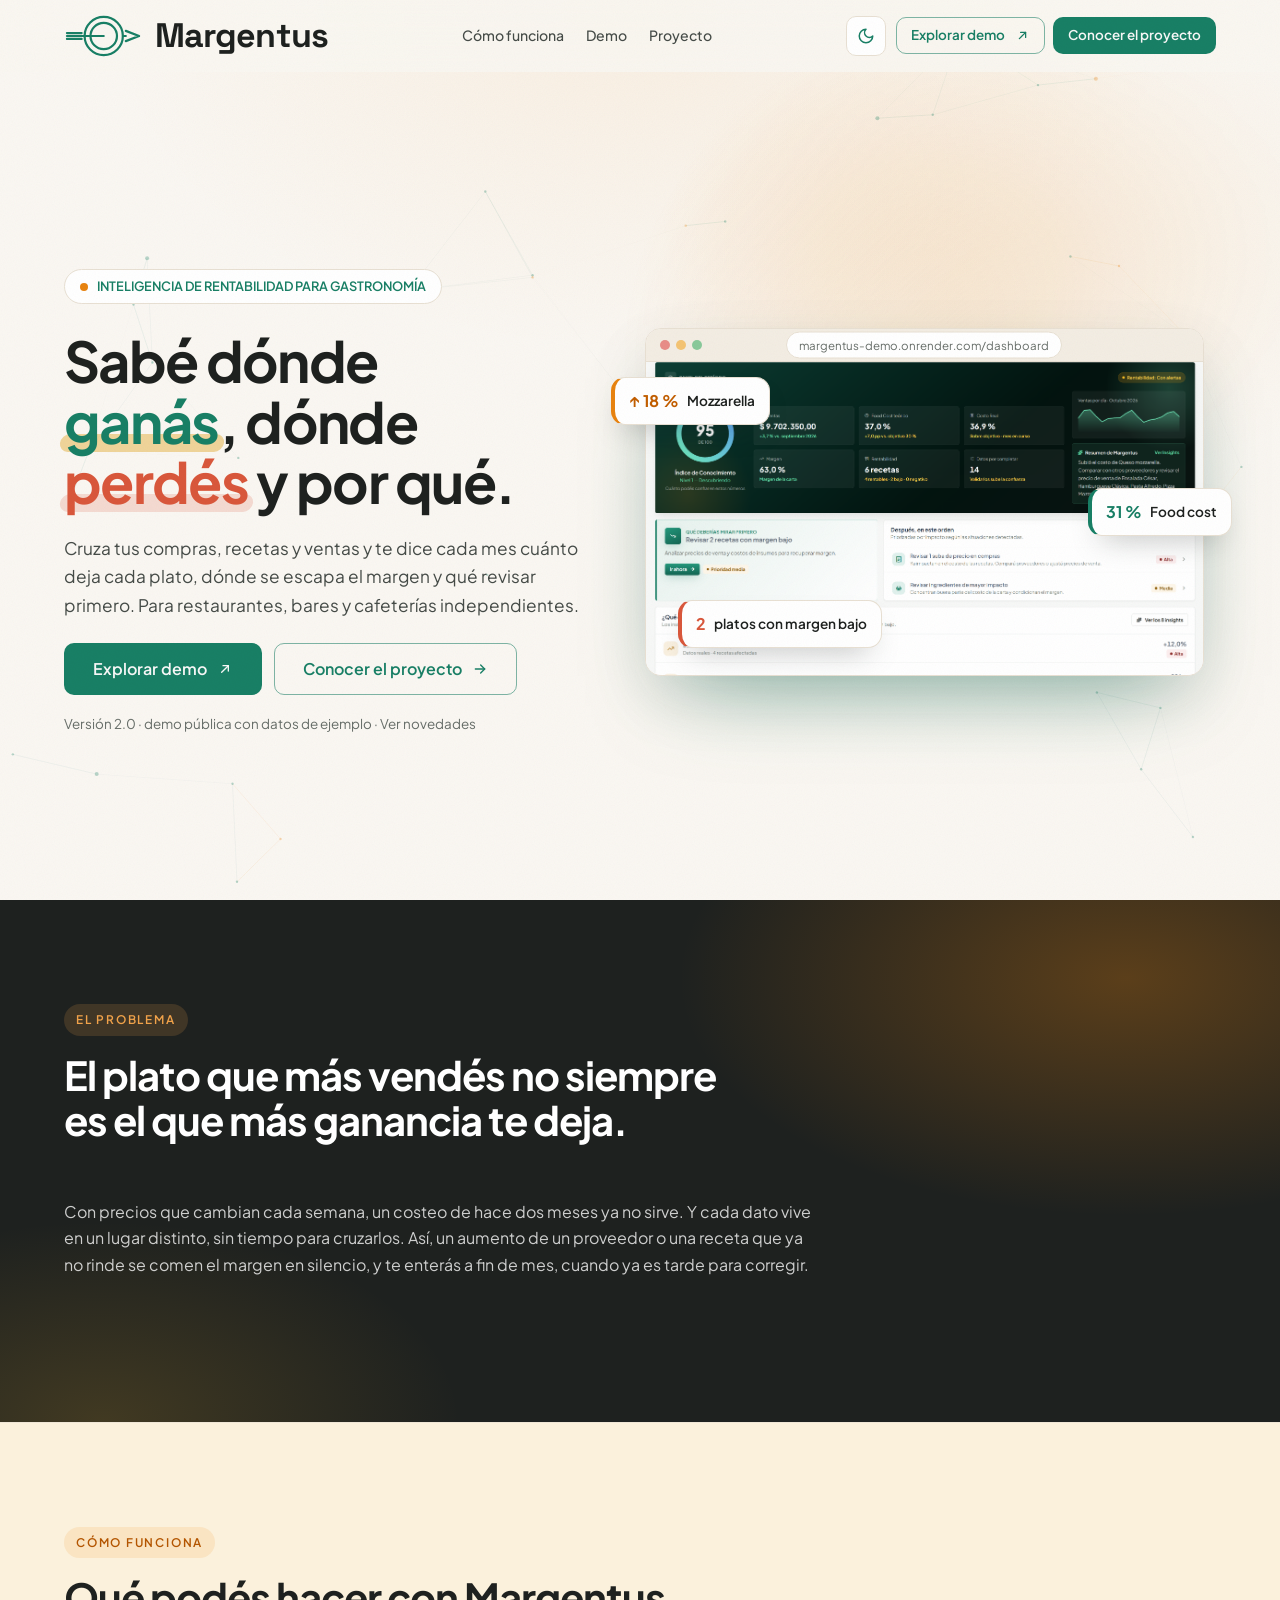
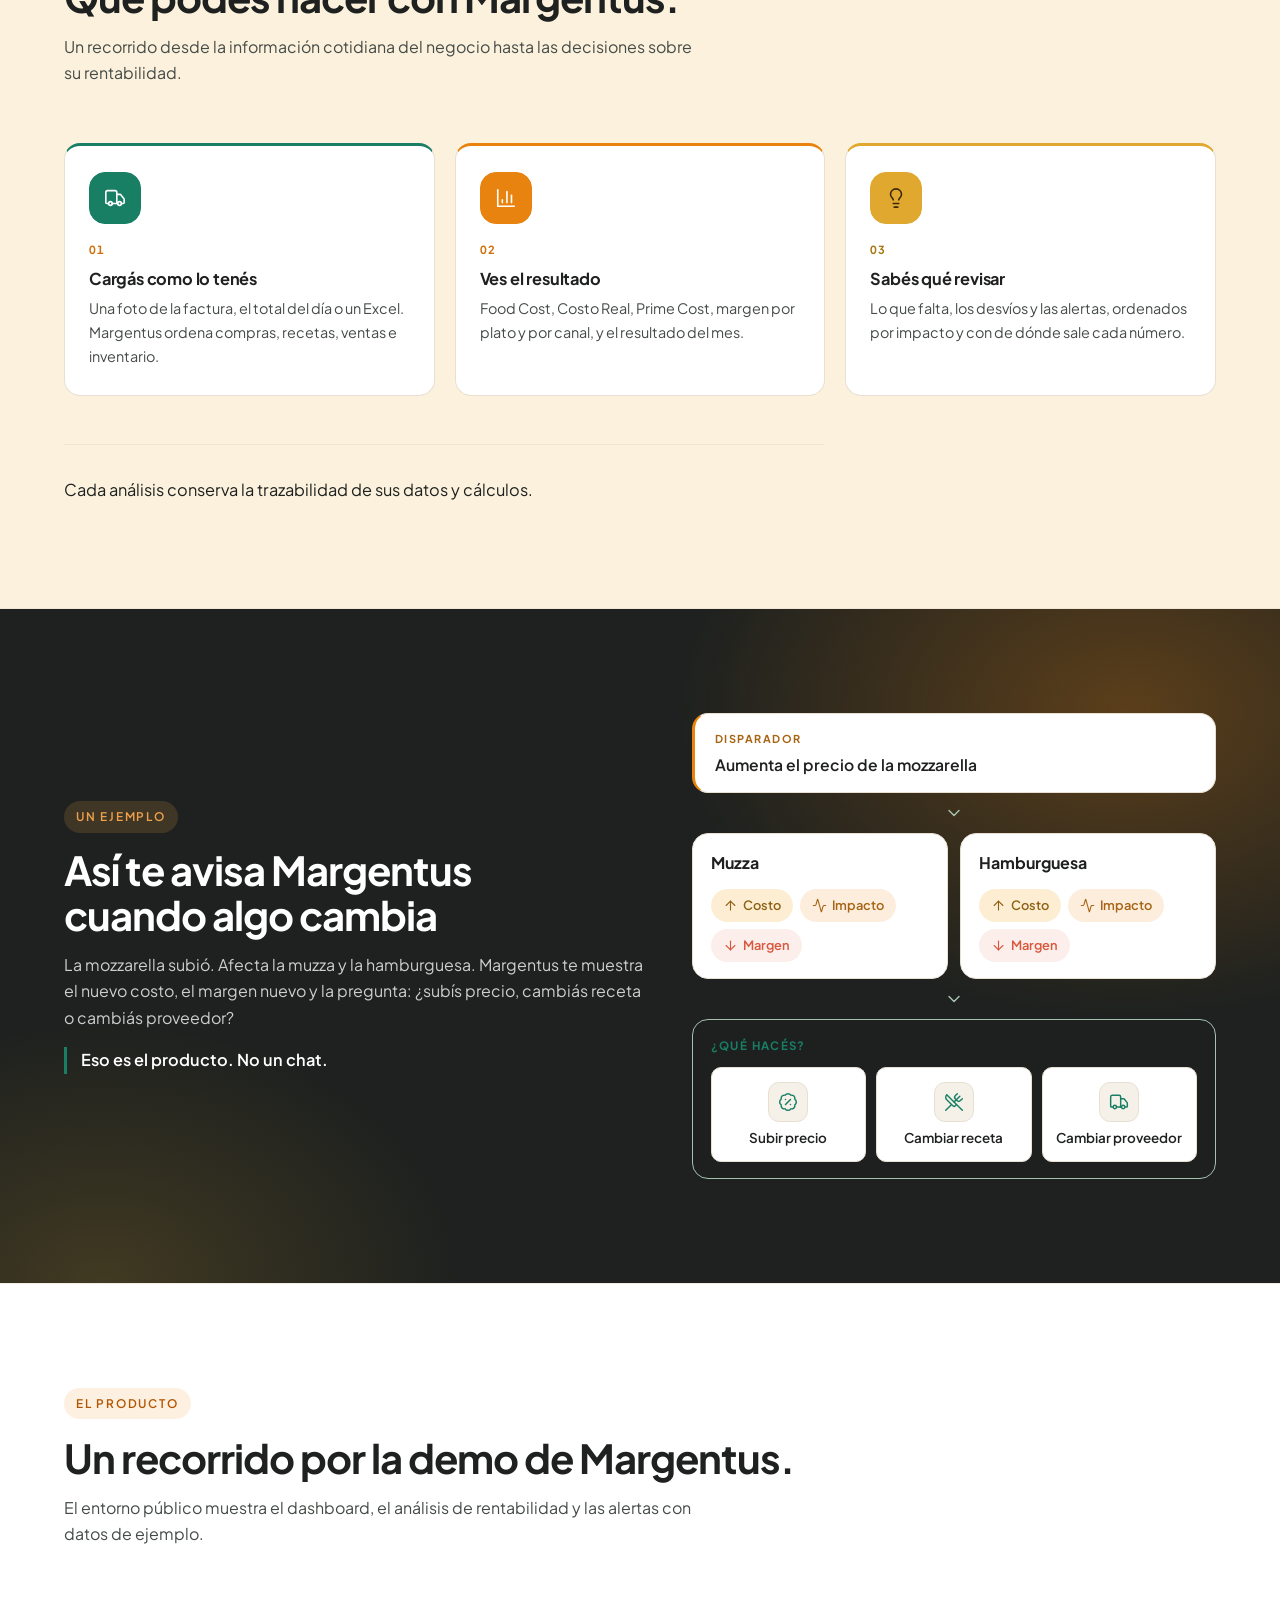
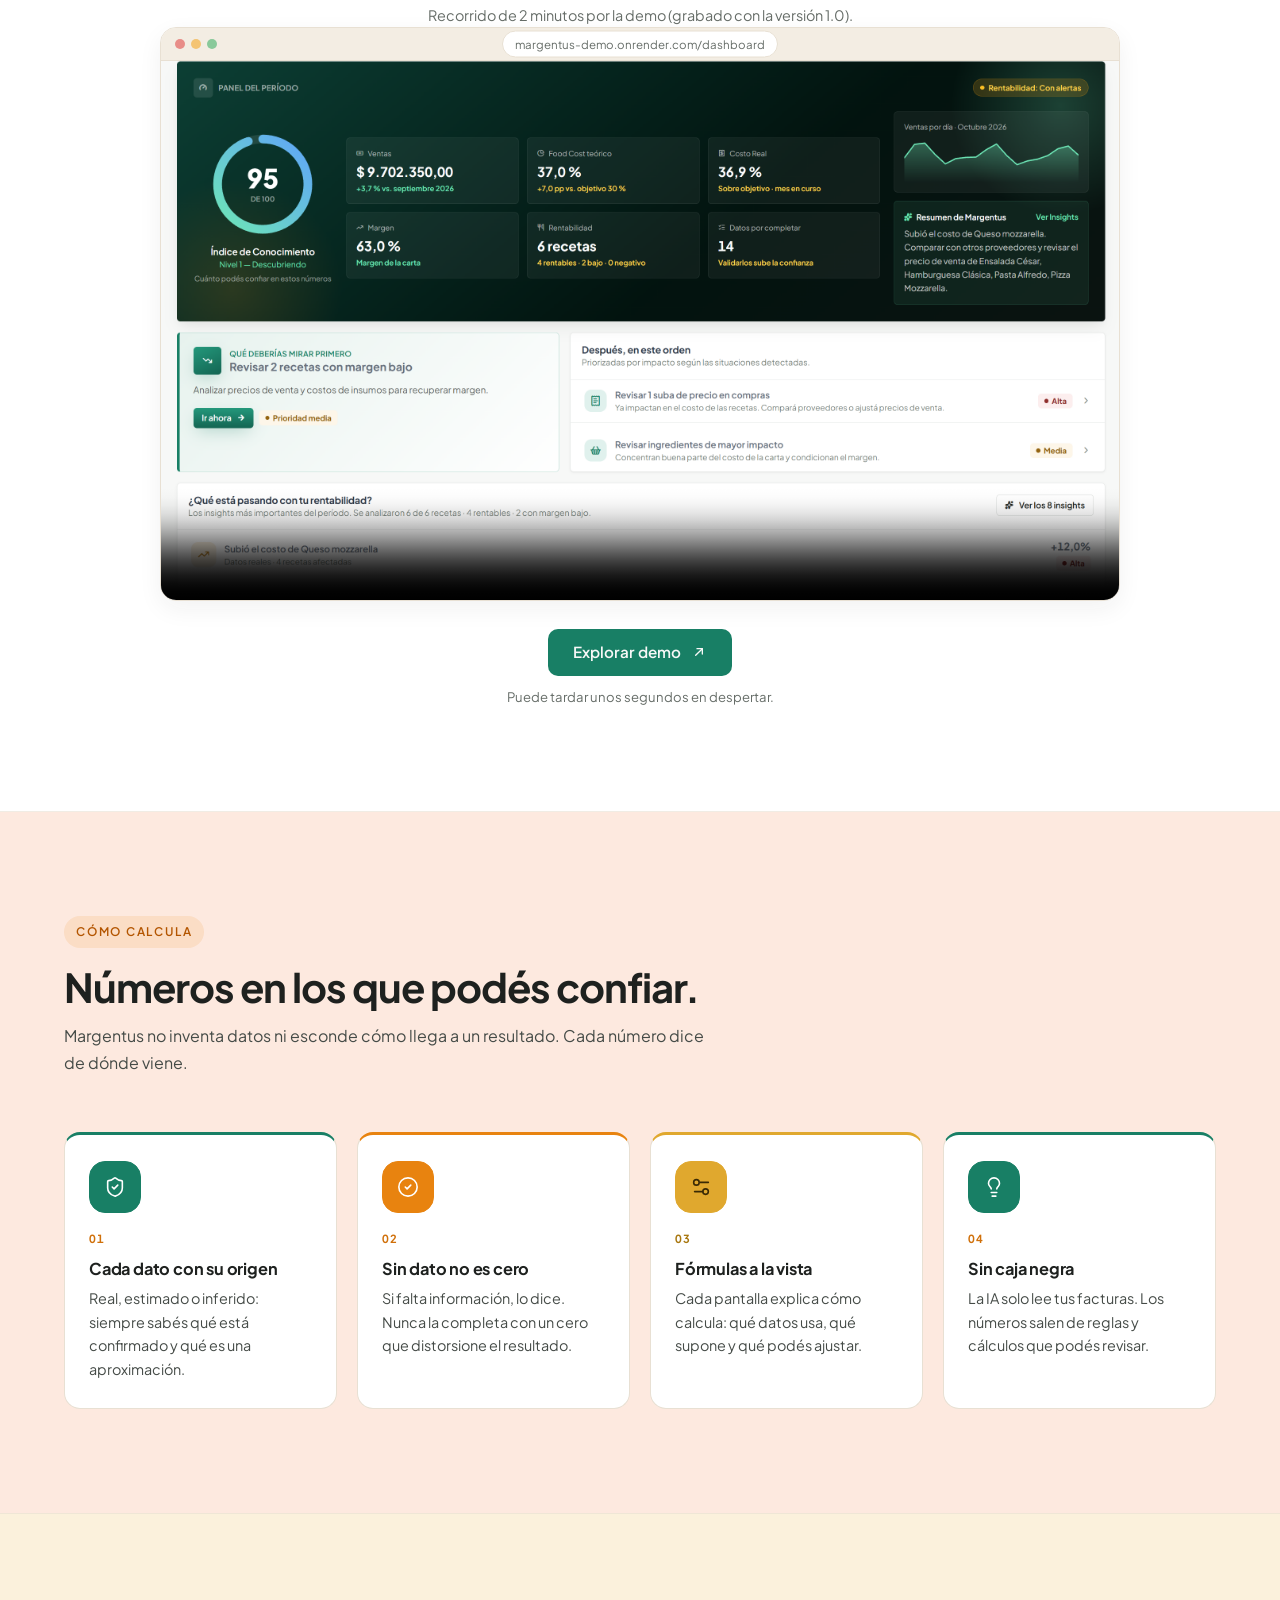
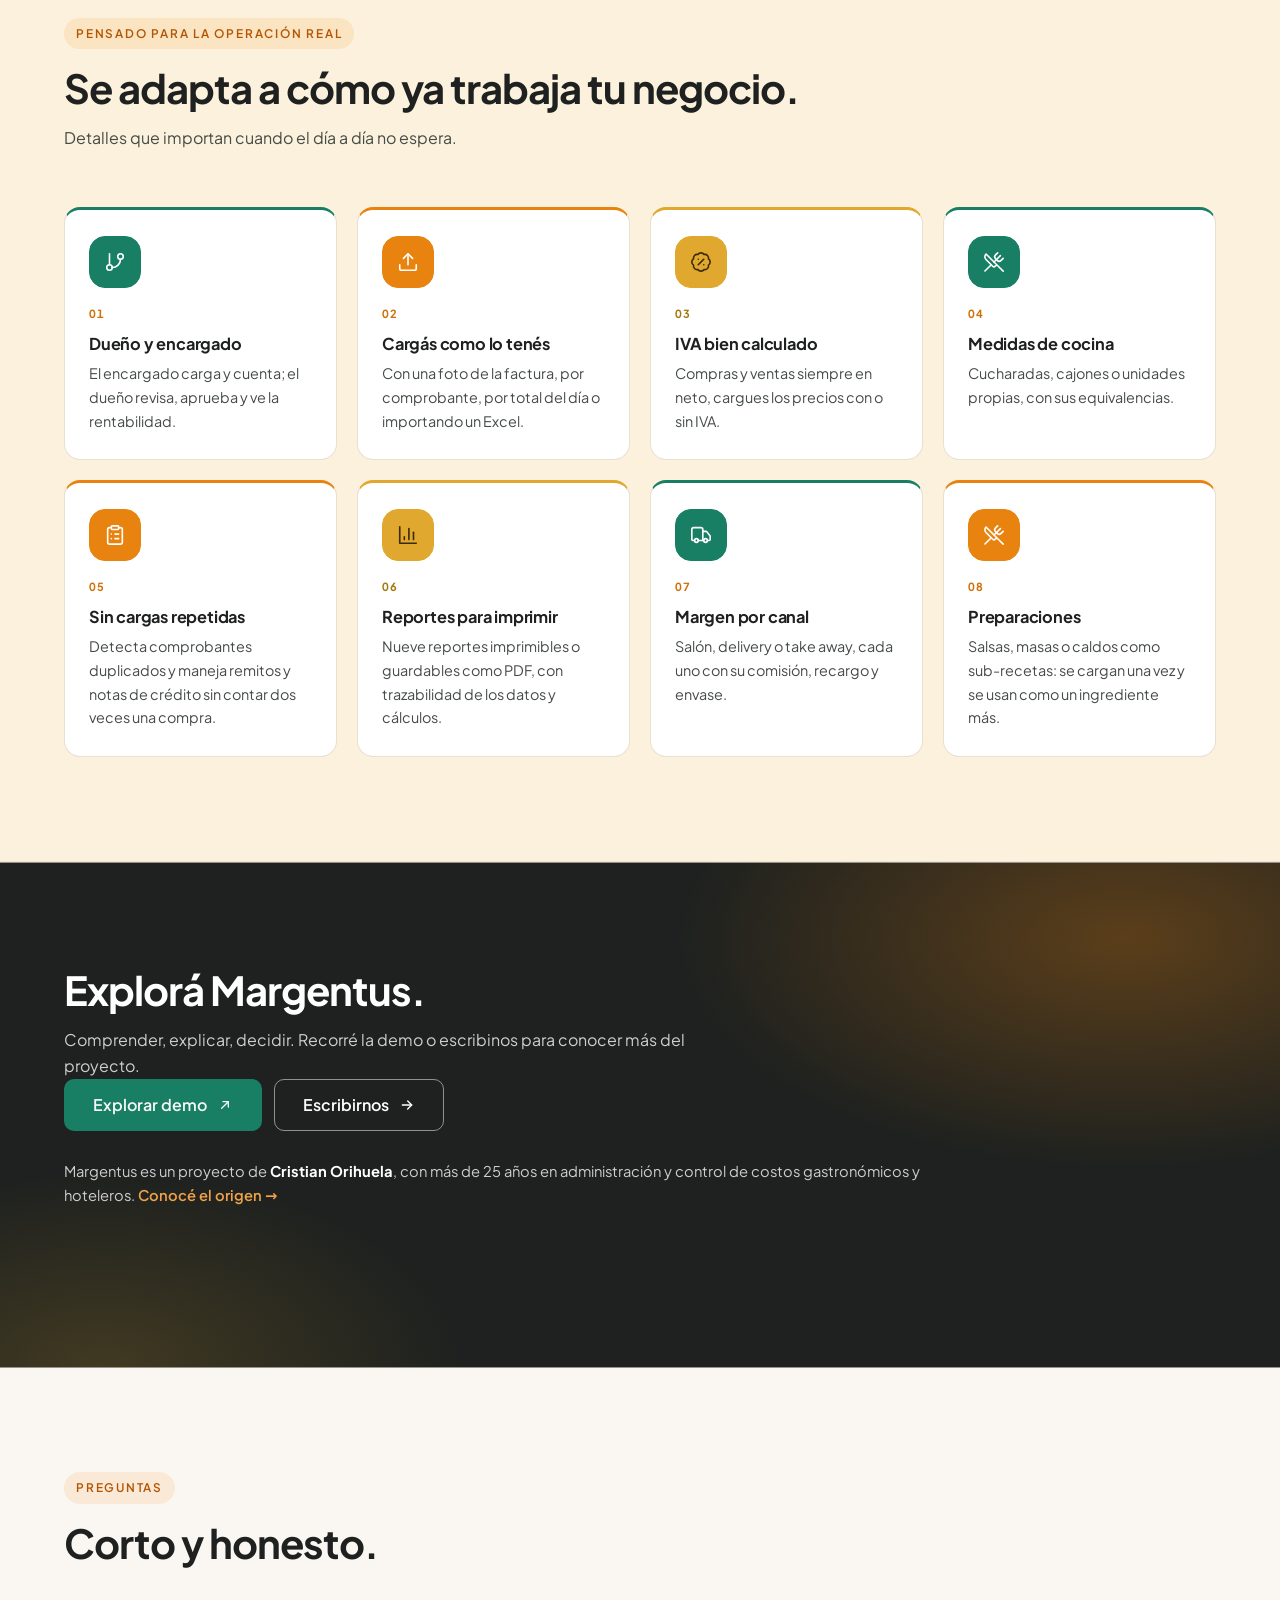
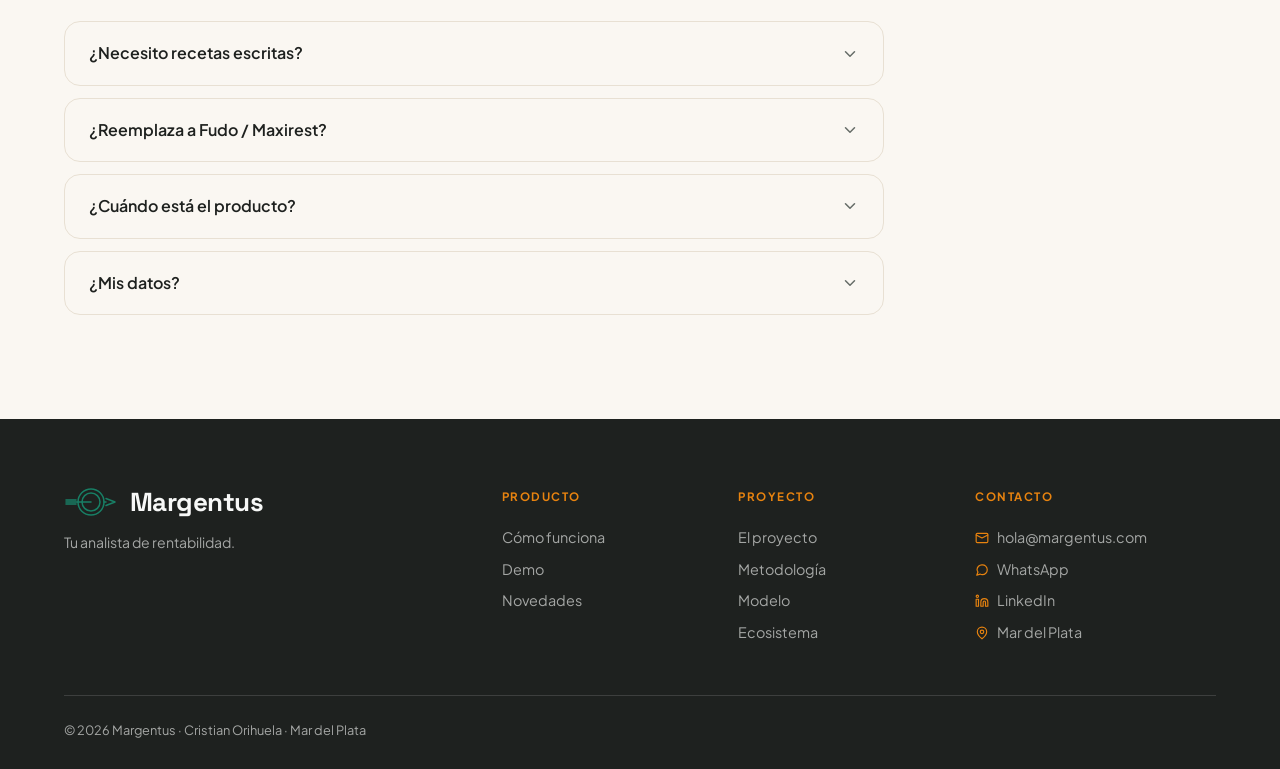
==== commit 8e69474b: "actualizacion de la landing a la v2.0 del MVP" ====
--- a/index.html
+++ b/index.html
@@ -11,12 +11,12 @@
     })();
   </script>
   <title>Margentus | Inteligencia de rentabilidad para gastronomía</title>
-  <meta name="description" content="Tu analista de rentabilidad para gastronomía. Margentus transforma compras, recetas, precios y ventas en decisiones para cuidar el margen.">
+  <meta name="description" content="Tu analista de rentabilidad para restaurantes, bares y cafeterías independientes. Margentus cruza compras, recetas y ventas para mostrar cuánto deja cada plato y qué revisar.">
   <meta name="theme-color" content="#faf7f2">
   <meta property="og:type" content="website">
   <meta property="og:site_name" content="Margentus">
   <meta property="og:title" content="Margentus | Inteligencia de rentabilidad para gastronomía">
-  <meta property="og:description" content="Tu analista de rentabilidad para gastronomía. Margentus transforma compras, recetas, precios y ventas en decisiones para cuidar el margen.">
+  <meta property="og:description" content="Tu analista de rentabilidad para restaurantes, bares y cafeterías independientes. Margentus cruza compras, recetas y ventas para mostrar cuánto deja cada plato y qué revisar.">
   <meta property="og:locale" content="es_AR">
   <meta property="og:url" content="https://margentus.com/">
   <meta property="og:image" content="https://margentus.com/img/og/margentus-og.png">
@@ -26,7 +26,7 @@
   <meta property="og:image:alt" content="Margentus · inteligencia de rentabilidad para gastronomía">
   <meta name="twitter:card" content="summary_large_image">
   <meta name="twitter:title" content="Margentus | Inteligencia de rentabilidad para gastronomía">
-  <meta name="twitter:description" content="Tu analista de rentabilidad para gastronomía. Margentus transforma compras, recetas, precios y ventas en decisiones para cuidar el margen.">
+  <meta name="twitter:description" content="Tu analista de rentabilidad para restaurantes, bares y cafeterías independientes. Margentus cruza compras, recetas y ventas para mostrar cuánto deja cada plato y qué revisar.">
   <meta name="twitter:image" content="https://margentus.com/img/og/margentus-og.png">
   <link rel="canonical" href="https://margentus.com/">
   <link rel="icon" href="img/logos/margentus-logo.svg" type="image/svg+xml">
@@ -70,7 +70,7 @@
       <span class="mg-wordmark">Margentus</span>
     </a>
     <nav class="mg-nav-links" aria-label="Secciones">
-      <a href="#como-funciona">Cómo funciona</a>
+      <a href="#que-analiza">Cómo funciona</a>
       <a href="#prototipo">Demo</a>
       <a href="proyecto.html">Proyecto</a>
     </nav>
@@ -93,7 +93,7 @@
   </div>
 </nav>
 <div class="mg-mmenu" id="mmenu">
-  <a href="#como-funciona">Cómo funciona</a>
+  <a href="#que-analiza">Cómo funciona</a>
   <a href="#prototipo">Demo</a>
   <a href="proyecto.html">Proyecto</a>
   <div class="mg-mmenu-cta">
@@ -111,8 +111,8 @@
           <div class="mg-rv">
             <span class="mg-badge"><span class="mg-badge-dot" aria-hidden="true"></span>INTELIGENCIA DE RENTABILIDAD PARA GASTRONOMÍA</span>
           </div>
-          <h1 class="mg-h1 mg-rv" id="hero-title">Sabé dónde ganás, dónde perdés y por qué.</h1>
-          <p class="mg-lead mg-rv">Relaciona compras, recetas, ventas e inventario para mostrar Food Cost, Costo Real, margen y resultado del mes, y ayudarte a decidir qué revisar.</p>
+          <h1 class="mg-h1 mg-rv" id="hero-title">Sabé dónde <span class="mg-hl mg-hl--gain">ganás</span>, dónde <span class="mg-hl mg-hl--loss">perdés</span> y por qué.</h1>
+          <p class="mg-lead mg-rv">Cruza tus compras, recetas y ventas y te dice cada mes cuánto deja cada plato, dónde se escapa el margen y qué revisar primero. Para restaurantes, bares y cafeterías independientes.</p>
           <div class="mg-hero-ctas mg-rv">
             <a href="https://margentus-demo.onrender.com/dashboard" class="mg-btn mg-btn-primary mg-btn-lg" target="_blank" rel="noopener">Explorar demo
               <svg width="16" height="16" viewBox="0 0 24 24" fill="none" stroke="currentColor" stroke-width="2" stroke-linecap="round" stroke-linejoin="round" aria-hidden="true"><path d="M7 17 17 7"/><path d="M9 7h8v8"/></svg>
@@ -121,15 +121,22 @@
               <svg width="16" height="16" viewBox="0 0 24 24" fill="none" stroke="currentColor" stroke-width="2" stroke-linecap="round" stroke-linejoin="round" aria-hidden="true"><path d="M5 12h14"/><path d="m13 6 6 6-6 6"/></svg>
             </a>
           </div>
-          <p class="mg-hero-note mg-rv">Demo pública · utiliza datos de ejemplo</p>
-        </div>
-        <div class="mg-hero-mock mg-rv">
+          <p class="mg-hero-note mg-rv">Versión 2.0 · demo pública con datos de ejemplo · <a href="novedades.html">Ver novedades</a></p>
+        </div>
+        <div class="mg-hero-visual">
+          <div class="mg-hero-mock mg-rv">
           <div class="mg-window-bar" aria-hidden="true">
             <span class="mg-window-dots"><span></span><span></span><span></span></span>
             <span class="mg-window-url">margentus-demo.onrender.com/dashboard</span>
           </div>
           <img src="img/prototipo/dashboard-resumen.png" width="2414" height="1358" alt="Resumen del dashboard de Margentus con ventas, Food Cost, Costo Real, rentabilidad y alertas." decoding="async">
         </div>
+          <div class="mg-chips" aria-hidden="true">
+            <span class="mg-chip mg-chip--up"><b>↑ 18 %</b> Mozzarella</span>
+            <span class="mg-chip mg-chip--ok"><b>31 %</b> Food cost</span>
+            <span class="mg-chip mg-chip--alert"><b>2</b> platos con margen bajo</span>
+          </div>
+        </div>
       </div>
     </div>
   </section>
@@ -139,81 +146,9 @@
     <div class="mg-container">
       <div class="mg-sec-head mg-rv">
         <p class="mg-kicker">El problema</p>
-        <h2 class="mg-title" id="problema-title">Tenés datos. Pero no siempre una visión clara de tu rentabilidad.</h2>
-      </div>
-      <p class="mg-sub mg-rv mg-problem-text">La información del negocio está distribuida entre compras, proveedores, insumos, recetas, precios y ventas. Cuando esos datos no se relacionan, es difícil detectar qué está generando rentabilidad, qué la está erosionando y qué decisiones conviene revisar.</p>
-    </div>
-  </section>
-
-  <!-- ================= PROPUESTA ================= -->
-  <section class="mg-section mg-propuesta" id="propuesta" aria-labelledby="propuesta-title">
-    <div class="mg-container">
-      <div class="mg-sec-head mg-rv">
-        <p class="mg-kicker">La propuesta</p>
-        <h2 class="mg-title" id="propuesta-title">Margentus conecta la información para entender la rentabilidad.</h2>
-        <p class="mg-sub">Relaciona la información que ya existe en el negocio para encontrar conexiones que no siempre son visibles a simple vista. Así transforma datos dispersos en una visión integrada de la rentabilidad y ayuda a identificar qué está pasando y dónde conviene actuar.</p>
-      </div>
-      <div class="mg-questions">
-        <div class="mg-card mg-rv">
-          <span class="mg-card-icon" aria-hidden="true"><svg viewBox="0 0 24 24"><use href="#i-network"/></svg></span>
-          <h3>Comprender</h3>
-          <p>Relacionar la información para ver cómo se comporta el negocio.</p>
-        </div>
-        <div class="mg-card mg-rv">
-          <span class="mg-card-icon" aria-hidden="true"><svg viewBox="0 0 24 24"><use href="#i-lightbulb"/></svg></span>
-          <h3>Explicar</h3>
-          <p>Encontrar qué factores están detrás de un resultado.</p>
-        </div>
-        <div class="mg-card mg-rv">
-          <span class="mg-card-icon" aria-hidden="true"><svg viewBox="0 0 24 24"><use href="#i-circle-check"/></svg></span>
-          <h3>Decidir</h3>
-          <p>Convertir ese conocimiento en decisiones concretas.</p>
-        </div>
-      </div>
-    </div>
-  </section>
-
-  <!-- ================= CÓMO FUNCIONA ================= -->
-  <section class="mg-section mg-how" id="como-funciona" aria-labelledby="how-title">
-    <div class="mg-container">
-      <div class="mg-sec-head mg-rv">
-        <p class="mg-kicker">Cómo funciona</p>
-        <h2 class="mg-title" id="how-title">De la información disponible a una visión clara de tu negocio.</h2>
-        <p class="mg-sub">Margentus incorpora la información que ya existe en el negocio, la relaciona y la analiza para construir una visión integrada de la rentabilidad.</p>
-      </div>
-      <div class="mg-steps">
-        <div class="mg-card mg-step mg-rv">
-          <span class="mg-card-icon" aria-hidden="true"><svg viewBox="0 0 24 24"><use href="#i-plug"/></svg></span>
-          <div class="mg-step-head"><span class="mg-step-tag">Integración</span><span class="mg-step-stage">01</span></div>
-          <h3>01 — Integración</h3>
-          <p>Conecta las fuentes de información disponibles.</p>
-        </div>
-        <div class="mg-card mg-step mg-rv">
-          <span class="mg-card-icon" aria-hidden="true"><svg viewBox="0 0 24 24"><use href="#i-upload"/></svg></span>
-          <div class="mg-step-head"><span class="mg-step-tag">Importación</span><span class="mg-step-stage">02</span></div>
-          <h3>02 — Importación</h3>
-          <p>Incorpora los datos existentes sin obligarte a reconstruir el negocio desde cero.</p>
-        </div>
-        <div class="mg-card mg-step mg-rv">
-          <span class="mg-card-icon" aria-hidden="true"><svg viewBox="0 0 24 24"><use href="#i-clipboard-list"/></svg></span>
-          <div class="mg-step-head"><span class="mg-step-tag">Relevamiento</span><span class="mg-step-stage">03</span></div>
-          <h3>03 — Relevamiento</h3>
-          <p>Completa la información que falta mediante un relevamiento guiado.</p>
-        </div>
-        <div class="mg-card mg-step mg-rv">
-          <span class="mg-card-icon" aria-hidden="true"><svg viewBox="0 0 24 24"><use href="#i-git-branch"/></svg></span>
-          <div class="mg-step-head"><span class="mg-step-tag">Inferencia</span><span class="mg-step-stage">04</span></div>
-          <h3>04 — Inferencia</h3>
-          <p>Relaciona los datos disponibles para identificar información que puede derivarse de ellos.</p>
-        </div>
-        <div class="mg-card mg-step mg-rv">
-          <span class="mg-card-icon" aria-hidden="true"><svg viewBox="0 0 24 24"><use href="#i-shield-check"/></svg></span>
-          <div class="mg-step-head"><span class="mg-step-tag">Validación</span><span class="mg-step-stage">05</span></div>
-          <h3>05 — Validación</h3>
-          <p>Contrasta los resultados y permite confirmar o corregir la información.</p>
-        </div>
-      </div>
-      <p class="mg-problem-close mg-rv">El resultado: una base de información conectada sobre la que Margentus puede analizar la rentabilidad y ayudarte a decidir.</p>
+        <h2 class="mg-title" id="problema-title">El plato que más vendés no siempre es el que más ganancia te deja.</h2>
+      </div>
+      <p class="mg-sub mg-rv mg-problem-text">Con precios que cambian cada semana, un costeo de hace dos meses ya no sirve. Y cada dato vive en un lugar distinto, sin tiempo para cruzarlos. Así, un aumento de un proveedor o una receta que ya no rinde se comen el margen en silencio, y te enterás a fin de mes, cuando ya es tarde para corregir.</p>
     </div>
   </section>
 
@@ -221,7 +156,7 @@
   <section class="mg-section mg-surface-alt" id="que-analiza" aria-labelledby="qa-title">
     <div class="mg-container">
       <div class="mg-sec-head mg-rv">
-        <p class="mg-kicker">De los datos a las decisiones</p>
+        <p class="mg-kicker">Cómo funciona</p>
         <h2 class="mg-title" id="qa-title">Qué podés hacer con Margentus.</h2>
         <p class="mg-sub">Un recorrido desde la información cotidiana del negocio hasta las decisiones sobre su rentabilidad.</p>
       </div>
@@ -229,20 +164,20 @@
         <div class="mg-area mg-rv">
           <span class="mg-card-icon" aria-hidden="true"><svg viewBox="0 0 24 24"><use href="#i-truck"/></svg></span>
           <span class="mg-area-num">01</span>
-          <h3>Cargar y ordenar</h3>
-          <p>Registrar compras, recetas, ventas e inventarios e importar datos desde Excel o CSV.</p>
+          <h3>Cargás como lo tenés</h3>
+          <p>Una foto de la factura, el total del día o un Excel. Margentus ordena compras, recetas, ventas e inventario.</p>
         </div>
         <div class="mg-area mg-rv">
           <span class="mg-card-icon" aria-hidden="true"><svg viewBox="0 0 24 24"><use href="#i-bar-chart-3"/></svg></span>
           <span class="mg-area-num">02</span>
-          <h3>Entender el resultado</h3>
-          <p>Consultar Food Cost, Costo Real, margen y resultado del mes en un mismo recorrido.</p>
+          <h3>Ves el resultado</h3>
+          <p>Food Cost, Costo Real, Prime Cost, margen por plato y por canal, y el resultado del mes.</p>
         </div>
         <div class="mg-area mg-rv">
           <span class="mg-card-icon" aria-hidden="true"><svg viewBox="0 0 24 24"><use href="#i-lightbulb"/></svg></span>
           <span class="mg-area-num">03</span>
-          <h3>Saber qué revisar</h3>
-          <p>Ver datos faltantes, desvíos y alertas priorizadas con su contexto y de dónde salen.</p>
+          <h3>Sabés qué revisar</h3>
+          <p>Lo que falta, los desvíos y las alertas, ordenados por impacto y con de dónde sale cada número.</p>
         </div>
       </div>
       <p class="mg-problem-close mg-rv">Cada análisis conserva la trazabilidad de sus datos y cálculos.</p>
@@ -255,8 +190,8 @@
       <div class="mg-case-grid">
         <div class="mg-case-copy mg-rv">
           <p class="mg-kicker">Un ejemplo</p>
-          <h2 class="mg-title" id="caso-title">Un ejemplo de la conversación que queremos tener</h2>
-          <p>La mozzarella subió. Afecta la muzza y la hamburguesa. El sistema muestra el nuevo costo, el margen nuevo y la pregunta: ¿subís precio, cambiás receta o cambiás proveedor?</p>
+          <h2 class="mg-title" id="caso-title">Así te avisa Margentus cuando algo cambia</h2>
+          <p>La mozzarella subió. Afecta la muzza y la hamburguesa. Margentus te muestra el nuevo costo, el margen nuevo y la pregunta: ¿subís precio, cambiás receta o cambiás proveedor?</p>
           <p class="mg-case-closer">Eso es el producto. No un chat.</p>
         </div>
 
@@ -319,7 +254,7 @@
         <h2 class="mg-title" id="demo-title">Un recorrido por la demo de Margentus.</h2>
         <p class="mg-sub">El entorno público muestra el dashboard, el análisis de rentabilidad y las alertas con datos de ejemplo.</p>
       </div>
-      <p class="mg-demo-caption mg-rv">Recorrido de 2 minutos por el entorno de demostración.</p>
+      <p class="mg-demo-caption mg-rv">Recorrido de 2 minutos por la demo (grabado con la versión 1.0).</p>
       <div class="mg-demo-shots mg-demo-shots--single mg-rv">
         <figure class="mg-project-shot mg-window">
           <div class="mg-window-bar" aria-hidden="true">
@@ -369,7 +304,7 @@
           <span class="mg-card-icon" aria-hidden="true"><svg viewBox="0 0 24 24"><use href="#i-lightbulb"/></svg></span>
           <span class="mg-area-num">04</span>
           <h3>Sin caja negra</h3>
-          <p>No usa IA para decidir: son reglas y cálculos que se pueden revisar.</p>
+          <p>La IA solo lee tus facturas. Los números salen de reglas y cálculos que podés revisar.</p>
         </div>
       </div>
     </div>
@@ -383,7 +318,7 @@
         <h2 class="mg-title" id="operacion-title">Se adapta a cómo ya trabaja tu negocio.</h2>
         <p class="mg-sub">Detalles que importan cuando el día a día no espera.</p>
       </div>
-      <div class="mg-areas mg-areas--3">
+      <div class="mg-areas mg-areas--4">
         <div class="mg-area mg-rv">
           <span class="mg-card-icon" aria-hidden="true"><svg viewBox="0 0 24 24"><use href="#i-git-branch"/></svg></span>
           <span class="mg-area-num">01</span>
@@ -394,7 +329,7 @@
           <span class="mg-card-icon" aria-hidden="true"><svg viewBox="0 0 24 24"><use href="#i-upload"/></svg></span>
           <span class="mg-area-num">02</span>
           <h3>Cargás como lo tenés</h3>
-          <p>Por comprobante, por total del día o importando un Excel.</p>
+          <p>Con una foto de la factura, por comprobante, por total del día o importando un Excel.</p>
         </div>
         <div class="mg-area mg-rv">
           <span class="mg-card-icon" aria-hidden="true"><svg viewBox="0 0 24 24"><use href="#i-badge-percent"/></svg></span>
@@ -412,7 +347,7 @@
           <span class="mg-card-icon" aria-hidden="true"><svg viewBox="0 0 24 24"><use href="#i-clipboard-list"/></svg></span>
           <span class="mg-area-num">05</span>
           <h3>Sin cargas repetidas</h3>
-          <p>Detecta comprobantes duplicados y pide un motivo antes de sumar otra carga.</p>
+          <p>Detecta comprobantes duplicados y maneja remitos y notas de crédito sin contar dos veces una compra.</p>
         </div>
         <div class="mg-area mg-rv">
           <span class="mg-card-icon" aria-hidden="true"><svg viewBox="0 0 24 24"><use href="#i-bar-chart-3"/></svg></span>
@@ -420,50 +355,18 @@
           <h3>Reportes para imprimir</h3>
           <p>Nueve reportes imprimibles o guardables como PDF, con trazabilidad de los datos y cálculos.</p>
         </div>
-      </div>
-    </div>
-  </section>
-
-  <!-- ================= ESTADO DEL MVP ================= -->
-  <section class="mg-section mg-status" id="estado-mvp" aria-labelledby="estado-title">
-    <div class="mg-container">
-      <div class="mg-sec-head mg-rv">
-        <p class="mg-kicker">Desarrollo</p>
-        <h2 class="mg-title" id="estado-title">El MVP 1.0 está completo; estamos preparando el piloto acompañado.</h2>
-        <p class="mg-sub">La versión 1.0 completa el circuito mensual de un restaurante, desde la carga de datos hasta el cierre.</p>
-      </div>
-      <div class="mg-project-note mg-rv">
-        <svg viewBox="0 0 24 24" fill="none" stroke="currentColor" stroke-width="2" stroke-linecap="round" stroke-linejoin="round" aria-hidden="true"><circle cx="12" cy="12" r="10"/><path d="M12 8v4"/><path d="M12 16h.01"/></svg>
-        <p>Estamos terminando la puesta en producción y las validaciones finales para abrir el piloto acompañado. <a href="proyecto.html#estado">Ver el alcance y el estado del proyecto</a>.</p>
-      </div>
-    </div>
-  </section>
-
-  <!-- ================= CONVOCATORIAS ================= -->
-  <section class="mg-section mg-conv" id="convocatorias" aria-labelledby="conv-title">
-    <div class="mg-container">
-      <div class="mg-sec-head mg-rv">
-        <p class="mg-kicker">Reconocimiento y desarrollo</p>
-        <h2 class="mg-title" id="conv-title">Margentus también crece a través del ecosistema emprendedor.</h2>
-        <p class="mg-sub">Participamos en programas y convocatorias que acompañan el desarrollo de proyectos tecnológicos y de innovación.</p>
-      </div>
-      <div class="mg-eco-cards mg-rv" data-mg-convocatorias="resumen">
-        <noscript><p class="mg-eco-desc">El listado de convocatorias se actualiza desde una fuente única y requiere JavaScript.</p></noscript>
-      </div>
-    </div>
-  </section>
-
-  <!-- ================= QUIÉN LO IMPULSA ================= -->
-  <section class="mg-section mg-founder" id="quien" aria-labelledby="quien-title">
-    <div class="mg-container">
-      <div class="mg-founder-box mg-rv">
-        <p class="mg-kicker">El origen</p>
-        <p class="mg-founder-quote">Margentus nace de la experiencia real de gestionar negocios gastronómicos.</p>
-        <p class="mg-sub mg-founder-text">El proyecto surge de más de 20 años de experiencia en administración hotelera, gastronomía y control de costos, trabajando con información operativa y económica para entender cómo funciona el negocio detrás de cada resultado.</p>
-        <p class="mg-sub mg-founder-text">¿Por qué tanta información del negocio termina sin convertirse en decisiones?</p>
-        <p class="mg-sub mg-founder-text">Margentus nace para responderla.</p>
-        <p class="mg-founder-name" id="quien-title">Cristian Orihuela</p>
-        <p class="mg-founder-role">Fundador de Margentus · Administración hotelera · Gastronomía · Costos · Tecnología</p>
+        <div class="mg-area mg-rv">
+          <span class="mg-card-icon" aria-hidden="true"><svg viewBox="0 0 24 24"><use href="#i-truck"/></svg></span>
+          <span class="mg-area-num">07</span>
+          <h3>Margen por canal</h3>
+          <p>Salón, delivery o take away, cada uno con su comisión, recargo y envase.</p>
+        </div>
+        <div class="mg-area mg-rv">
+          <span class="mg-card-icon" aria-hidden="true"><svg viewBox="0 0 24 24"><use href="#i-utensils-crossed"/></svg></span>
+          <span class="mg-area-num">08</span>
+          <h3>Preparaciones</h3>
+          <p>Salsas, masas o caldos como sub-recetas: se cargan una vez y se usan como un ingrediente más.</p>
+        </div>
       </div>
     </div>
   </section>
@@ -473,7 +376,7 @@
     <div class="mg-container">
       <div class="mg-sec-head mg-rv">
         <h2 class="mg-title" id="cierre-title">Explorá Margentus.</h2>
-        <p class="mg-sub">Recorré la demo o escribinos para conocer más sobre el proyecto.</p>
+        <p class="mg-sub">Comprender, explicar, decidir. Recorré la demo o escribinos para conocer más del proyecto.</p>
         <div class="mg-hero-ctas mg-cierre-ctas">
           <a href="https://margentus-demo.onrender.com/dashboard" class="mg-btn mg-btn-primary mg-btn-lg" target="_blank" rel="noopener">Explorar demo
             <svg width="16" height="16" viewBox="0 0 24 24" fill="none" stroke="currentColor" stroke-width="2" stroke-linecap="round" stroke-linejoin="round" aria-hidden="true"><path d="M7 17 17 7"/><path d="M9 7h8v8"/></svg>
@@ -482,6 +385,7 @@
             <svg width="16" height="16" viewBox="0 0 24 24" fill="none" stroke="currentColor" stroke-width="2" stroke-linecap="round" stroke-linejoin="round" aria-hidden="true"><path d="M5 12h14"/><path d="m13 6 6 6-6 6"/></svg>
           </a>
         </div>
+        <p class="mg-cierre-founder">Margentus es un proyecto de <strong>Cristian Orihuela</strong>, con más de 25 años en administración y control de costos gastronómicos y hoteleros. <a href="proyecto.html#origen">Conocé el origen →</a></p>
       </div>
     </div>
   </section>
@@ -513,26 +417,10 @@
 
         <div class="mg-faq-item">
           <button class="mg-faq-question" type="button" aria-expanded="false">
-            ¿Usa inteligencia artificial?
-            <svg class="mg-faq-chevron" viewBox="0 0 24 24" fill="none" stroke="currentColor" stroke-width="2" stroke-linecap="round" stroke-linejoin="round" aria-hidden="true"><path d="m6 9 6 6 6-6"/></svg>
-          </button>
-          <div class="mg-faq-answer">No. Margentus usa reglas y cálculos que podés revisar en cada pantalla. Si falta un dato, lo dice en lugar de suponerlo.</div>
-        </div>
-
-        <div class="mg-faq-item">
-          <button class="mg-faq-question" type="button" aria-expanded="false">
-            ¿Tengo que cambiar cómo trabajo?
-            <svg class="mg-faq-chevron" viewBox="0 0 24 24" fill="none" stroke="currentColor" stroke-width="2" stroke-linecap="round" stroke-linejoin="round" aria-hidden="true"><path d="m6 9 6 6 6-6"/></svg>
-          </button>
-          <div class="mg-faq-answer">No. Cargás compras y ventas como ya las tenés —por comprobante, por total del día o con un Excel— y Margentus te marca qué falta.</div>
-        </div>
-
-        <div class="mg-faq-item">
-          <button class="mg-faq-question" type="button" aria-expanded="false">
             ¿Cuándo está el producto?
             <svg class="mg-faq-chevron" viewBox="0 0 24 24" fill="none" stroke="currentColor" stroke-width="2" stroke-linecap="round" stroke-linejoin="round" aria-hidden="true"><path d="m6 9 6 6 6-6"/></svg>
           </button>
-          <div class="mg-faq-answer">El MVP 1.0 está completo. Estamos completando la puesta en producción y las validaciones finales antes de abrir el piloto acompañado; todavía no está abierto como producto comercial.</div>
+          <div class="mg-faq-answer">Margentus va por la versión 2.0. Estamos preparando el piloto acompañado con negocios gastronómicos; todavía no está abierto como producto comercial.</div>
         </div>
 
         <div class="mg-faq-item">
@@ -540,7 +428,7 @@
             ¿Mis datos?
             <svg class="mg-faq-chevron" viewBox="0 0 24 24" fill="none" stroke="currentColor" stroke-width="2" stroke-linecap="round" stroke-linejoin="round" aria-hidden="true"><path d="m6 9 6 6 6-6"/></svg>
           </button>
-          <div class="mg-faq-answer">Cada negocio tiene sus datos aislados y solo los ven sus usuarios. Soporte accede únicamente con permiso del Dueño y en modo lectura. En la validación: un establecimiento, acceso acotado, sin benchmarking público.</div>
+          <div class="mg-faq-answer">Cada negocio tiene sus datos aislados y solo los ven sus usuarios. Soporte accede únicamente con permiso del Dueño y en modo lectura. Las fotos de facturas se procesan con la IA de Google, que no las usa para entrenar sus modelos. En la validación: un establecimiento, acceso acotado, sin benchmarking público.</div>
         </div>
       </div>
     </div>
@@ -561,8 +449,9 @@
       </div>
       <div class="mg-footer-col">
         <h4>Producto</h4>
-        <a href="#como-funciona">Cómo funciona</a>
+        <a href="#que-analiza">Cómo funciona</a>
         <a href="#prototipo">Demo</a>
+        <a href="novedades.html">Novedades</a>
       </div>
       <div class="mg-footer-col">
         <h4>Proyecto</h4>
@@ -580,6 +469,10 @@
         <a href="https://wa.me/5492235903633" target="_blank" rel="noopener">
           <svg viewBox="0 0 24 24" fill="none" stroke="currentColor" stroke-width="2" stroke-linecap="round" stroke-linejoin="round" aria-hidden="true"><path d="M21 11.5a8.38 8.38 0 0 1-8.5 8.5 8.3 8.3 0 0 1-3.9-1L3 21l2.1-5.6A8.3 8.3 0 0 1 3.5 11.5 8.4 8.4 0 0 1 12 3.1a8.4 8.4 0 0 1 9 8.4Z"/></svg>
           WhatsApp
+        </a>
+        <a href="https://www.linkedin.com/in/cristian-orihuela/" target="_blank" rel="noopener">
+          <svg viewBox="0 0 24 24" fill="none" stroke="currentColor" stroke-width="2" stroke-linecap="round" stroke-linejoin="round" aria-hidden="true"><path d="M16 8a6 6 0 0 1 6 6v7h-4v-7a2 2 0 0 0-4 0v7h-4v-7a6 6 0 0 1 6-6z"/><rect x="2" y="9" width="4" height="12"/><circle cx="4" cy="4" r="2"/></svg>
+          LinkedIn
         </a>
         <a href="#top">
           <svg viewBox="0 0 24 24" fill="none" stroke="currentColor" stroke-width="2" stroke-linecap="round" stroke-linejoin="round" aria-hidden="true"><path d="M20 10c0 6-8 12-8 12s-8-6-8-12a8 8 0 0 1 16 0Z"/><circle cx="12" cy="10" r="3"/></svg>
--- a/css/margentus-components.css
+++ b/css/margentus-components.css
@@ -1189,3 +1189,301 @@
 .mg-area:nth-child(3n+2) .mg-card-icon { background: #fdf1e4; border-color: #f6d9b5; color: #d0700a; }
 html[data-theme="dark"] .mg-area-num { color: #f0a24a; }
 html[data-theme="dark"] .mg-area:nth-child(3n+2) .mg-card-icon { background: rgba(232, 131, 15, .14); border-color: rgba(232, 131, 15, .35); color: #f0a24a; }
+
+/* ---------- Más color y vida (20/11/2026) ---------- */
+:root { --mg-tomato: #d9573b; --mg-mustard: #e0a82e; }
+/* Brillos cálidos */
+.mg-hero { position: relative; isolation: isolate; }
+.mg-hero::after { content: ""; position: absolute; inset: 0; z-index: -1; pointer-events: none;
+  background: radial-gradient(40% 50% at 78% 38%, rgba(232,131,15,.16), transparent 70%),
+              radial-gradient(30% 40% at 92% 80%, rgba(224,168,46,.16), transparent 70%),
+              radial-gradient(35% 45% at 8% 90%, rgba(217,87,59,.08), transparent 70%); }
+.mg-band-dark { position: relative; isolation: isolate; overflow: hidden; }
+.mg-band-dark::after { content: ""; position: absolute; inset: 0; z-index: -1; pointer-events: none;
+  background: radial-gradient(45% 60% at 85% 20%, rgba(232,131,15,.18), transparent 70%),
+              radial-gradient(35% 50% at 10% 100%, rgba(224,168,46,.10), transparent 70%); }
+/* Grano sutil */
+body::before { content: ""; position: fixed; inset: 0; z-index: 9999; pointer-events: none; opacity: .05; mix-blend-mode: multiply;
+  background-image: url("data:image/svg+xml,%3Csvg xmlns='http://www.w3.org/2000/svg' width='160' height='160'%3E%3Cfilter id='n'%3E%3CfeTurbulence type='fractalNoise' baseFrequency='.9' numOctaves='2' stitchTiles='stitch'/%3E%3C/filter%3E%3Crect width='100%25' height='100%25' filter='url(%23n)'/%3E%3C/svg%3E"); }
+html[data-theme="dark"] body::before { mix-blend-mode: screen; opacity: .04; }
+/* Etiquetas de datos en el hero */
+.mg-hero-visual { position: relative; }
+.mg-chips { position: absolute; inset: 0; pointer-events: none; }
+.mg-chip { position: absolute; display: inline-flex; align-items: center; gap: 8px; padding: 10px 14px; border-radius: 14px;
+  background: var(--mg-surface); border: 1px solid var(--mg-border); box-shadow: 0 14px 30px -14px rgba(30,33,31,.35);
+  font-size: .85rem; font-weight: 600; color: var(--mg-ink); white-space: nowrap; animation: mg-float 6s ease-in-out infinite; }
+html[data-theme="dark"] .mg-chip { color: #fff; }
+.mg-chip b { font-size: 1rem; }
+.mg-chip--up { top: 14%; left: -6%; border-left: 4px solid var(--mg-accent); }
+.mg-chip--up b { color: #c25e00; }
+.mg-chip--ok { top: 46%; right: -5%; border-left: 4px solid var(--mg-primary); animation-delay: -2s; }
+.mg-chip--ok b { color: var(--mg-primary); }
+.mg-chip--alert { bottom: 8%; left: 6%; border-left: 4px solid var(--mg-tomato); animation-delay: -4s; }
+.mg-chip--alert b { color: var(--mg-tomato); }
+html[data-theme="dark"] .mg-chip--up b { color: #f0a24a; }
+@keyframes mg-float { 0%,100% { transform: translateY(0); } 50% { transform: translateY(-8px); } }
+@media (max-width: 767px) {
+  .mg-chip { font-size: .75rem; padding: 7px 10px; }
+  .mg-chip b { font-size: .85rem; }
+  .mg-chip--up { left: 2%; top: -6%; }
+  .mg-chip--ok { right: 2%; top: auto; bottom: -8%; }
+  .mg-chip--alert { display: none; }
+}
+@media (prefers-reduced-motion: reduce) { .mg-chip { animation: none; } }
+/* Tercer y cuarto color en íconos y números */
+.mg-area:nth-child(3n) .mg-card-icon { background: #fbf3df; border-color: #f0dca8; color: #a8770f; }
+.mg-area:nth-child(3n) .mg-area-num { color: #a8770f; }
+html[data-theme="dark"] .mg-area:nth-child(3n) .mg-card-icon { background: rgba(224,168,46,.14); border-color: rgba(224,168,46,.35); color: var(--mg-mustard); }
+.mg-area { border-top: 3px solid transparent; }
+.mg-area:nth-child(3n+1) { border-top-color: var(--mg-primary); }
+.mg-area:nth-child(3n+2) { border-top-color: var(--mg-accent); }
+.mg-area:nth-child(3n) { border-top-color: var(--mg-mustard); }
+/* Rojo tomate para lo negativo */
+.mg-metric.is-down { color: var(--mg-tomato) !important; background: rgba(217,87,59,.1) !important; }
+
+/* ---------- Más color · nivel 2 (20/11/2026) ---------- */
+/* Palabras clave del hero con marcador */
+.mg-hl { position: relative; white-space: nowrap; z-index: 0; }
+.mg-hl::after { content: ""; position: absolute; left: -.08em; right: -.08em; bottom: .08em; height: .32em; z-index: -1; border-radius: .2em; transform: skewX(-8deg); }
+.mg-hl--gain { color: var(--mg-primary); }
+.mg-hl--gain::after { background: rgba(224,168,46,.45); }
+.mg-hl--loss { color: var(--mg-tomato); }
+.mg-hl--loss::after { background: rgba(217,87,59,.18); }
+html[data-theme="dark"] .mg-hl--gain { color: #4cc49a; }
+/* Brillos más presentes */
+.mg-hero::after {
+  background: radial-gradient(42% 55% at 78% 40%, rgba(232,131,15,.28), transparent 70%),
+              radial-gradient(30% 40% at 95% 85%, rgba(224,168,46,.30), transparent 70%),
+              radial-gradient(35% 45% at 5% 95%, rgba(217,87,59,.14), transparent 70%); }
+.mg-band-dark::after {
+  background: radial-gradient(50% 65% at 88% 15%, rgba(232,131,15,.30), transparent 70%),
+              radial-gradient(40% 55% at 8% 100%, rgba(224,168,46,.18), transparent 70%); }
+/* Secciones con fondo de color cálido (no verde) */
+#que-analiza, #operacion { background: #fbf1dc !important; }
+#confianza { background: #fde9df !important; }
+#estado-mvp, #convocatorias { background: #f6efe4 !important; }
+html[data-theme="dark"] #que-analiza, html[data-theme="dark"] #operacion { background: #26231c !important; }
+html[data-theme="dark"] #confianza { background: #2a211e !important; }
+html[data-theme="dark"] #estado-mvp, html[data-theme="dark"] #convocatorias { background: #22201d !important; }
+/* Títulos chicos como etiqueta de color */
+.mg-kicker, .mg-sec-head .mg-kicker { display: inline-flex !important; align-items: center; gap: 8px; width: auto; padding: 6px 12px; border-radius: 999px; background: rgba(232,131,15,.12); color: #b35500 !important; }
+.mg-kicker::before, .mg-kicker::after, .mg-sec-head .mg-kicker::before, .mg-sec-head .mg-kicker::after { display: none !important; }
+.mg-kicker .mg-project-index { color: inherit; opacity: .7; }
+.mg-kicker .mg-project-index::before, .mg-kicker .mg-project-index::after { display: none !important; }
+html[data-theme="dark"] .mg-kicker, .mg-band-dark .mg-kicker, .mg-founder-card .mg-kicker { background: rgba(240,162,74,.16); color: #f0a24a !important; }
+/* Íconos más grandes y llenos */
+.mg-area .mg-card-icon { width: 52px; height: 52px; border-radius: 16px; }
+.mg-area:nth-child(3n+1) .mg-card-icon { background: var(--mg-primary); color: #fff; border-color: var(--mg-primary); }
+.mg-area:nth-child(3n+2) .mg-card-icon { background: var(--mg-accent); color: #fff; border-color: var(--mg-accent); }
+.mg-area:nth-child(3n) .mg-card-icon { background: var(--mg-mustard); color: #3a2a05; border-color: var(--mg-mustard); }
+
+/* ---------- Cómo funciona · diagrama de flujo (28/10/2026) ---------- */
+.mg-flow {
+  --flow-have: var(--mg-primary);
+  --flow-fill: #d0700a;
+  --flow-confirm: var(--mg-ink);
+  --flow-arrow: #c9bfae;
+  display: grid;
+  grid-template-columns: minmax(0, 1fr) 330px;
+  grid-template-areas: "steps result" "groups .";
+  column-gap: 28px;
+  row-gap: 30px;
+  align-items: start;
+}
+.mg-flow-steps {
+  grid-area: steps;
+  list-style: none; margin: 0; padding: 0;
+  display: grid; grid-template-columns: repeat(5, minmax(0, 1fr)); gap: 24px;
+}
+.mg-flow-step {
+  position: relative; min-height: 100%;
+  background: var(--mg-surface); border: 1px solid var(--mg-border); border-radius: 18px;
+  padding: 22px 18px 20px;
+  box-shadow: 0 10px 30px -20px rgba(30, 33, 31, .35);
+}
+/* flecha punteada hacia el paso siguiente (y hacia el resultado) */
+.mg-flow-step::after {
+  content: ""; position: absolute; top: 42px; right: -24px; width: 24px; height: 2px;
+  background: repeating-linear-gradient(90deg, var(--flow-arrow) 0 5px, transparent 5px 9px);
+}
+.mg-flow-step:last-child::after { right: -28px; width: 28px; }
+.mg-flow-num { position: absolute; top: 18px; right: 18px; font-size: .75rem; font-weight: 700; letter-spacing: .06em; color: #b9ae9b; }
+.mg-flow-ico { width: 46px; height: 46px; border-radius: 14px; display: grid; place-items: center; border: 1px solid var(--mg-border); }
+.mg-flow-ico svg { width: 22px; height: 22px; }
+.mg-flow-step--have .mg-flow-ico { background: var(--mg-icon-bg); color: var(--flow-have); }
+.mg-flow-step--fill .mg-flow-ico { background: #fdf1e4; border-color: #f6d9b5; color: var(--flow-fill); }
+.mg-flow-step--confirm .mg-flow-ico { background: #1e211f; border-color: #1e211f; color: #f0a24a; }
+.mg-flow-step h3 { margin: 16px 0 6px; font-size: 1.05rem; }
+.mg-flow-step p { margin: 0; font-size: .88rem; line-height: 1.45; color: var(--mg-text-secondary); }
+
+.mg-flow-result {
+  grid-area: result; background: #1e211f; color: #fff; border-radius: 20px; padding: 24px 22px;
+  display: flex; flex-direction: column; min-height: 100%;
+}
+.mg-flow .mg-flow-result-label { margin: 0; font-size: .72rem; font-weight: 700; letter-spacing: .12em; text-transform: uppercase; color: #f0a24a; }
+.mg-flow .mg-flow-result h3 { margin: 10px 0 8px; font-size: 1.3rem; line-height: 1.2; color: #fff; }
+.mg-flow .mg-flow-result p:not(.mg-flow-result-label) { margin: 0; font-size: .88rem; line-height: 1.45; color: rgba(255, 255, 255, .72); }
+.mg-flow-pills { list-style: none; margin: auto 0 0; padding: 18px 0 0; display: flex; flex-wrap: wrap; gap: 6px; }
+.mg-flow-pills li { font-size: .8rem; font-weight: 600; padding: 6px 11px; border-radius: 999px; border: 1px solid rgba(255, 255, 255, .2); background: rgba(255, 255, 255, .08); }
+.mg-flow-pills li:first-child { background: var(--mg-primary); border-color: var(--mg-primary); }
+
+.mg-flow-groups {
+  grid-area: groups; list-style: none; margin: 0; padding: 0;
+  display: grid; grid-template-columns: 2fr 2fr 1fr; gap: 24px;
+}
+.mg-flow-group { padding-top: 12px; border-top: 3px solid; font-size: .85rem; color: var(--mg-text-muted); }
+.mg-flow-group strong { display: block; font-size: .72rem; letter-spacing: .1em; text-transform: uppercase; margin-bottom: 4px; }
+.mg-flow-group--have { border-color: var(--flow-have); } .mg-flow-group--have strong { color: var(--flow-have); }
+.mg-flow-group--fill { border-color: var(--flow-fill); } .mg-flow-group--fill strong { color: var(--flow-fill); }
+.mg-flow-group--confirm { border-color: var(--flow-confirm); } .mg-flow-group--confirm strong { color: var(--flow-confirm); }
+
+html[data-theme="dark"] .mg-flow { --flow-confirm: #f4f5f4; --flow-arrow: rgba(255, 255, 255, .25); }
+html[data-theme="dark"] .mg-flow-step--fill .mg-flow-ico { background: rgba(232, 131, 15, .14); border-color: rgba(232, 131, 15, .35); color: #f0a24a; }
+html[data-theme="dark"] .mg-flow-step--confirm .mg-flow-ico { background: #f4f5f4; border-color: #f4f5f4; color: #1e211f; }
+html[data-theme="dark"] .mg-flow-result { background: #121513; border: 1px solid var(--mg-border); }
+
+/* Tablet: resultado debajo de los pasos */
+@media (max-width: 1199px) {
+  .mg-flow { grid-template-columns: 1fr; grid-template-areas: "steps" "groups" "result"; }
+  .mg-flow-step:last-child::after { display: none; }
+}
+/* Mobile: flujo vertical con línea de conexión y grupo junto a cada paso */
+@media (max-width: 767px) {
+  .mg-flow { row-gap: 20px; }
+  .mg-flow-steps { grid-template-columns: 1fr; gap: 14px; }
+  .mg-flow-step { display: grid; grid-template-columns: 46px 1fr; column-gap: 14px; padding: 16px; }
+  .mg-flow-step .mg-flow-ico { grid-row: span 2; }
+  .mg-flow-step h3 { margin: 2px 0 4px; }
+  .mg-flow-step::after, .mg-flow-step:last-child::after { display: block; top: auto; bottom: -14px; right: auto; left: 38px; width: 2px; height: 14px;
+    background: repeating-linear-gradient(180deg, var(--flow-arrow) 0 4px, transparent 4px 7px); }
+  .mg-flow-step:last-child::after { display: none; }
+  .mg-flow-step--have { border-left: 3px solid var(--flow-have); }
+  .mg-flow-step--fill { border-left: 3px solid var(--flow-fill); }
+  .mg-flow-step--confirm { border-left: 3px solid var(--flow-confirm); }
+  .mg-flow-groups { grid-template-columns: 1fr; gap: 10px; }
+}
+
+/* ---------- Proyecto · Origen y fundador (28/10/2026) ---------- */
+.mg-origin { display: grid; grid-template-columns: minmax(0, 1.35fr) minmax(0, 1fr); gap: 48px; align-items: start; }
+.mg-origin-story p { margin: 0 0 16px; font-size: 1.05rem; line-height: 1.7; color: var(--mg-text-secondary); }
+.mg-origin-quote { margin: 28px 0 0; padding: 4px 0 4px 22px; border-left: 3px solid var(--mg-accent); }
+.mg-origin-quote p { margin: 0 0 8px !important; font-size: 1.35rem !important; line-height: 1.35 !important; font-weight: 700; color: var(--mg-ink) !important; }
+html[data-theme="dark"] .mg-origin-quote p { color: #fff !important; }
+.mg-origin-quote footer { font-size: .95rem; font-weight: 600; color: var(--mg-accent-text); }
+.mg-founder-card { position: relative; background: #1e211f; color: rgba(255,255,255,.78); border-radius: 22px; padding: 30px 28px; }
+html[data-theme="dark"] .mg-founder-card { background: #121513; border: 1px solid var(--mg-border); }
+.mg-founder-avatar { display: grid; place-items: center; width: 56px; height: 56px; border-radius: 50%; background: #e8830f; color: #1e211f; font-weight: 700; font-size: 1.1rem; letter-spacing: .04em; }
+.mg-founder-card-kicker { margin: 18px 0 2px; font-size: .72rem; font-weight: 700; letter-spacing: .12em; text-transform: uppercase; color: #f0a24a; }
+.mg-founder-card h3 { margin: 0; font-size: 1.5rem; color: #fff; }
+.mg-founder-card-role { margin: 4px 0 18px; font-size: .92rem; color: rgba(255,255,255,.6); }
+.mg-founder-facts { list-style: none; margin: 0; padding: 0; display: grid; gap: 10px; }
+.mg-founder-facts li { padding-left: 16px; position: relative; font-size: .92rem; line-height: 1.5; }
+.mg-founder-facts li::before { content: ""; position: absolute; left: 0; top: .6em; width: 6px; height: 6px; border-radius: 50%; background: #f0a24a; }
+.mg-founder-facts strong { color: #fff; }
+.mg-founder-card-note { margin: 20px 0 0; padding-top: 16px; border-top: 1px solid rgba(255,255,255,.12); font-size: .9rem; font-style: italic; color: rgba(255,255,255,.7); }
+.mg-origin-pains { margin-top: 48px; }
+.mg-origin-pains-title { margin: 0 0 14px; font-size: .75rem; font-weight: 700; letter-spacing: .12em; text-transform: uppercase; color: var(--mg-text-muted); }
+.mg-origin-pains ul { list-style: none; margin: 0; padding: 0; display: grid; grid-template-columns: repeat(5, minmax(0, 1fr)); border-top: 1px solid var(--mg-border); }
+.mg-origin-pains li { padding: 16px 18px 0 0; }
+.mg-origin-pains li + li { padding-left: 18px; border-left: 1px solid var(--mg-border); }
+.mg-origin-pains strong { display: block; font-size: .95rem; margin-bottom: 4px; color: var(--mg-ink); }
+html[data-theme="dark"] .mg-origin-pains strong { color: #fff; }
+.mg-origin-pains span { font-size: .86rem; line-height: 1.5; color: var(--mg-text-secondary); }
+#ecosistema .mg-pitch { margin-top: 56px; }
+@media (max-width: 1199px) {
+  .mg-origin { grid-template-columns: 1fr; gap: 32px; }
+  .mg-origin-pains ul { grid-template-columns: repeat(2, minmax(0, 1fr)); row-gap: 16px; }
+  .mg-origin-pains li + li { padding-left: 0; border-left: 0; }
+}
+@media (max-width: 767px) { .mg-origin-pains ul { grid-template-columns: 1fr; } }
+.mg-founder-link { display: inline-flex; align-items: center; gap: 8px; margin-top: 18px; font-size: .9rem; font-weight: 600; color: #f0a24a; }
+.mg-founder-link svg { width: 16px; height: 16px; }
+.mg-founder-link:hover { color: #fff; }
+
+/* ---------- Reorganización de contenido (20/11/2026) ---------- */
+.mg-founder-link { display: inline-flex; align-items: center; gap: 8px; margin-top: 18px; font-size: .9rem; font-weight: 600; color: #f0a24a; }
+.mg-founder-link svg { width: 16px; height: 16px; }
+.mg-founder-link:hover { color: #fff; }
+.mg-cierre-founder { margin: 28px 0 0; font-size: .92rem; color: rgba(255,255,255,.7); }
+.mg-cierre-founder strong { color: #fff; }
+.mg-cierre-founder a { color: #f0a24a; font-weight: 600; white-space: nowrap; }
+.mg-project-next { margin: 40px 0 0; max-width: 760px; color: var(--mg-text-secondary); }
+.mg-project-next a { color: var(--mg-accent-text); font-weight: 600; }
+.mg-project-hypothesis + .mg-flow { margin: 40px 0 0; }
+
+/* ---------- Convocatorias: logros + en curso (20/11/2026) ---------- */
+.mg-eco-band .mg-sec-head .mg-title { color: #fff; }
+.mg-wins { list-style: none; margin: 8px 0 0; padding: 0; display: grid; grid-template-columns: repeat(2, minmax(0, 1fr)); gap: 24px; }
+.mg-win { display: flex; gap: 22px; align-items: flex-start; padding: 28px; border-radius: 22px; background: rgba(255,255,255,.04); border: 1px solid rgba(255,255,255,.1); }
+.mg-win-mark { flex: none; display: grid; place-items: center; width: 84px; height: 84px; border-radius: 50%; font-size: 2rem; font-weight: 700; letter-spacing: -.03em; }
+.mg-win--premio .mg-win-mark { background: var(--mg-mustard, #e0a82e); color: #2a1f05; box-shadow: 0 0 0 6px rgba(224,168,46,.18); }
+.mg-win--seleccionado .mg-win-mark { background: #187f65; color: #fff; box-shadow: 0 0 0 6px rgba(24,127,101,.25); }
+.mg-win-result { margin: 0 0 6px !important; font-size: .78rem !important; font-weight: 700; letter-spacing: .08em; text-transform: uppercase; color: #f0a24a !important; }
+.mg-win h3 { margin: 0; font-size: 1.3rem; color: #fff; }
+.mg-win-where { margin: 6px 0 0 !important; font-size: .88rem !important; color: rgba(255,255,255,.55) !important; }
+.mg-win-desc { margin: 12px 0 0 !important; font-size: .95rem !important; color: rgba(255,255,255,.78) !important; }
+.mg-live { margin-top: 32px; padding: 22px 26px; border-radius: 18px; border: 1px dashed rgba(240,162,74,.45); }
+.mg-live-title { margin: 0 0 12px !important; font-size: .75rem !important; font-weight: 700; letter-spacing: .12em; text-transform: uppercase; color: #f0a24a !important; }
+.mg-live ul { list-style: none; margin: 0; padding: 0; display: grid; gap: 14px; }
+.mg-live li { display: grid; grid-template-columns: auto 1fr auto; gap: 14px; align-items: center; }
+.mg-live li strong { display: block; color: #fff; font-size: 1rem; }
+.mg-live li span:not(.mg-live-dot) { display: block; font-size: .88rem; color: rgba(255,255,255,.65); }
+.mg-live li em { font-style: normal; font-size: .85rem; font-weight: 600; color: #f0a24a; white-space: nowrap; }
+.mg-live-dot { width: 10px; height: 10px; border-radius: 50%; background: #f0a24a; box-shadow: 0 0 0 0 rgba(240,162,74,.6); animation: mg-pulse 2s infinite; }
+@keyframes mg-pulse { 0% { box-shadow: 0 0 0 0 rgba(240,162,74,.55); } 70% { box-shadow: 0 0 0 10px rgba(240,162,74,0); } 100% { box-shadow: 0 0 0 0 rgba(240,162,74,0); } }
+.mg-eco-trail { margin: 24px 0 0 !important; max-width: 820px; font-size: .95rem; color: rgba(255,255,255,.7) !important; }
+.mg-eco-band .mg-pitch-title { color: #fff; }
+.mg-eco-band .mg-pitch-item figcaption { color: rgba(255,255,255,.6); }
+.mg-eco-band .mg-project-note { background: rgba(255,255,255,.05); border-color: rgba(255,255,255,.12); color: rgba(255,255,255,.7); }
+.mg-eco-band .mg-project-note p { color: rgba(255,255,255,.7) !important; }
+@media (max-width: 899px) { .mg-wins { grid-template-columns: 1fr; } }
+@media (max-width: 600px) {
+  .mg-win { flex-direction: column; gap: 16px; padding: 22px; }
+  .mg-win-mark { width: 64px; height: 64px; font-size: 1.5rem; }
+  .mg-live li { grid-template-columns: auto 1fr; }
+  .mg-live li em { grid-column: 2; }
+}
+@media (prefers-reduced-motion: reduce) { .mg-live-dot { animation: none; } }
+
+/* ---------- Novedades (20/11/2026) ---------- */
+.mg-log-section { padding-top: 140px; }
+.mg-log-wrap { max-width: 900px; }
+.mg-log { list-style: none; margin: 48px 0 0; padding: 0; }
+.mg-log-item { display: grid; grid-template-columns: 140px 1fr; gap: 28px; padding: 28px 0; border-top: 1px solid var(--mg-border); }
+.mg-log-meta { display: flex; flex-direction: column; gap: 4px; }
+.mg-log-v { font-size: 1.5rem; font-weight: 700; color: var(--mg-ink); letter-spacing: -.02em; }
+html[data-theme="dark"] .mg-log-v { color: #fff; }
+.mg-log-item.is-latest .mg-log-v { color: #d0700a; }
+.mg-log-meta time { font-size: .85rem; color: var(--mg-text-muted); }
+.mg-log-body h2 { margin: 4px 0 12px; font-size: 1.2rem; display: flex; flex-wrap: wrap; align-items: center; gap: 10px; }
+.mg-log-tag { font-size: .7rem; font-weight: 700; letter-spacing: .08em; text-transform: uppercase; padding: 4px 10px; border-radius: 999px; background: #fdf1e4; color: #c25e00; }
+.mg-log-tag--ok { background: rgba(24,127,101,.12); color: #187f65; }
+html[data-theme="dark"] .mg-log-tag { background: rgba(232,131,15,.15); color: #f0a24a; }
+html[data-theme="dark"] .mg-log-tag--ok { background: rgba(76,196,154,.15); color: #4cc49a; }
+.mg-log-body ul { margin: 0; padding-left: 18px; display: grid; gap: 6px; color: var(--mg-text-secondary); }
+.mg-log-body li::marker { color: #d0700a; }
+.mg-log-cta { margin-top: 40px; padding-top: 32px; border-top: 1px solid var(--mg-border); display: flex; flex-wrap: wrap; align-items: center; gap: 16px; }
+.mg-log-cta p { margin: 0; font-size: .88rem; color: var(--mg-text-muted); }
+@media (max-width: 767px) {
+  .mg-log-section { padding-top: 110px; }
+  .mg-log-item { grid-template-columns: 1fr; gap: 8px; }
+  .mg-log-meta { flex-direction: row; align-items: baseline; gap: 12px; }
+}
+.mg-areas.mg-areas--4 { grid-template-columns: repeat(4, minmax(0, 1fr)); }
+@media (max-width: 1199px) { .mg-areas.mg-areas--4 { grid-template-columns: repeat(2, minmax(0, 1fr)); } }
+@media (max-width: 600px) { .mg-areas.mg-areas--4 { grid-template-columns: 1fr; } }
+
+/* ---------- Proyecto · mercado (20/11/2026) ---------- */
+.mg-market { margin-top: 56px; padding: 32px; border-radius: 22px; background: #1e211f; color: rgba(255,255,255,.78); }
+html[data-theme="dark"] .mg-market { background: #121513; border: 1px solid var(--mg-border); }
+.mg-market-title { margin: 0; font-size: 1.3rem; color: #fff; }
+.mg-market-icp { margin: 8px 0 0; color: rgba(255,255,255,.7); max-width: 720px; }
+.mg-market-stats { list-style: none; margin: 28px 0 0; padding: 0; display: grid; grid-template-columns: repeat(3, minmax(0, 1fr)); gap: 24px; }
+.mg-market-stats li { padding-top: 16px; border-top: 3px solid #f0a24a; }
+.mg-market-stats li:nth-child(2) { border-top-color: var(--mg-mustard, #e0a82e); }
+.mg-market-stats li:nth-child(3) { border-top-color: #4cc49a; }
+.mg-market-stats b { display: block; font-size: clamp(2rem, 4vw, 2.8rem); font-weight: 700; letter-spacing: -.03em; color: #fff; line-height: 1; }
+.mg-market-stats span { display: block; margin-top: 8px; font-size: .92rem; color: rgba(255,255,255,.7); }
+.mg-market-src { margin: 24px 0 0; font-size: .8rem; color: rgba(255,255,255,.5); }
+.mg-market-src a { color: #f0a24a; }
+@media (max-width: 767px) { .mg-market { padding: 24px; } .mg-market-stats { grid-template-columns: 1fr; gap: 18px; } }
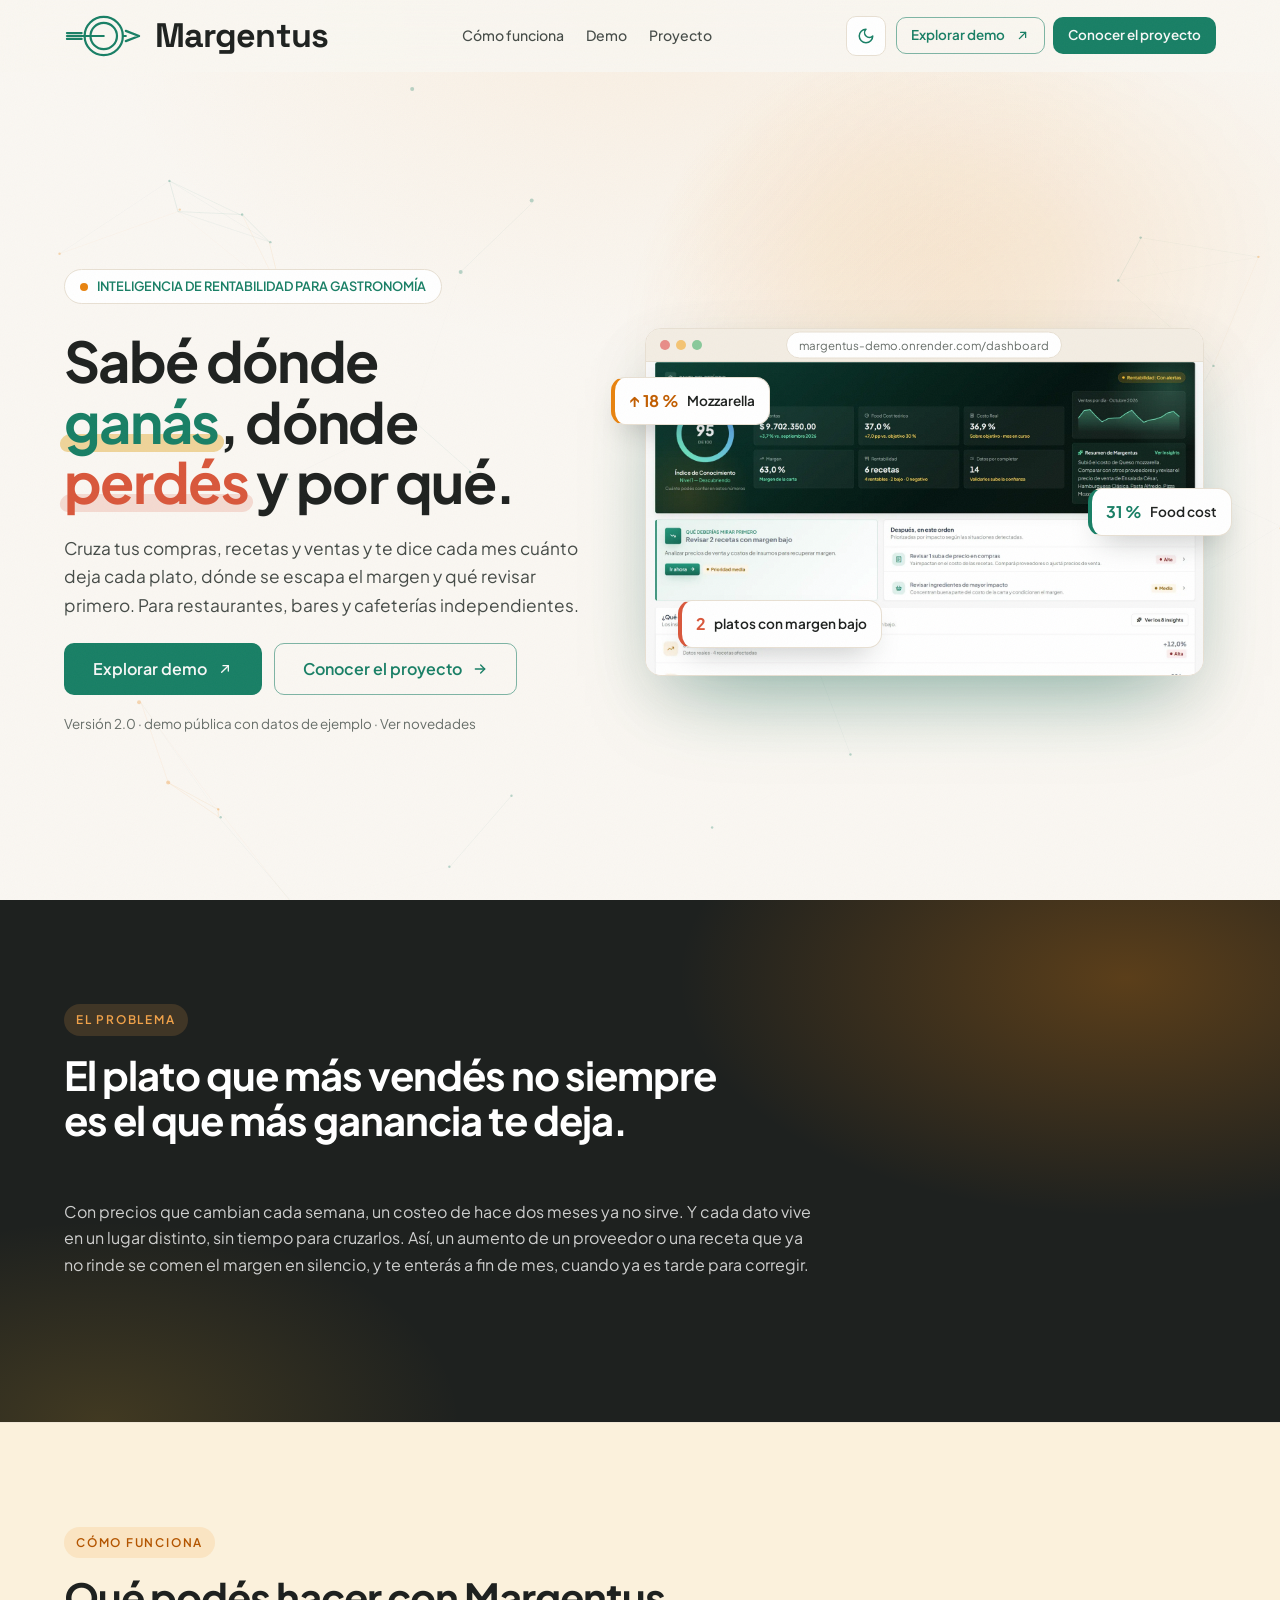
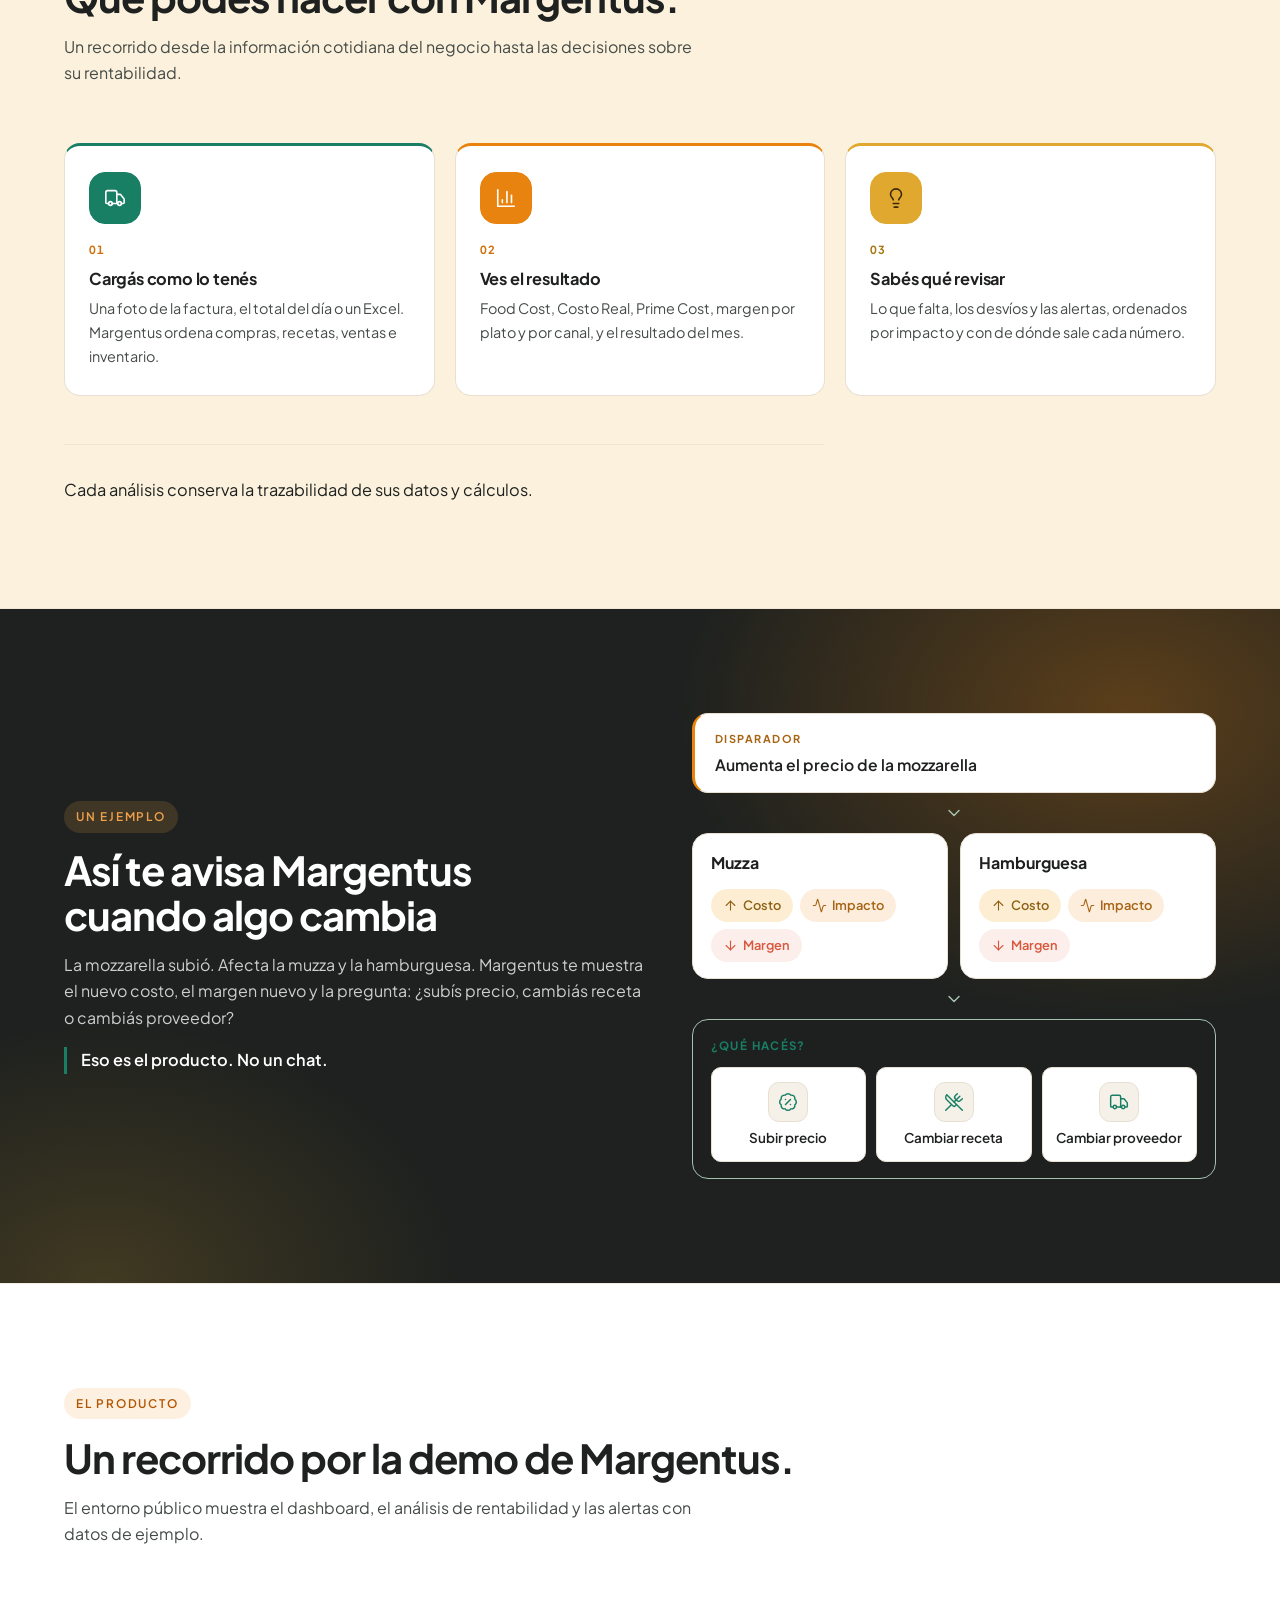
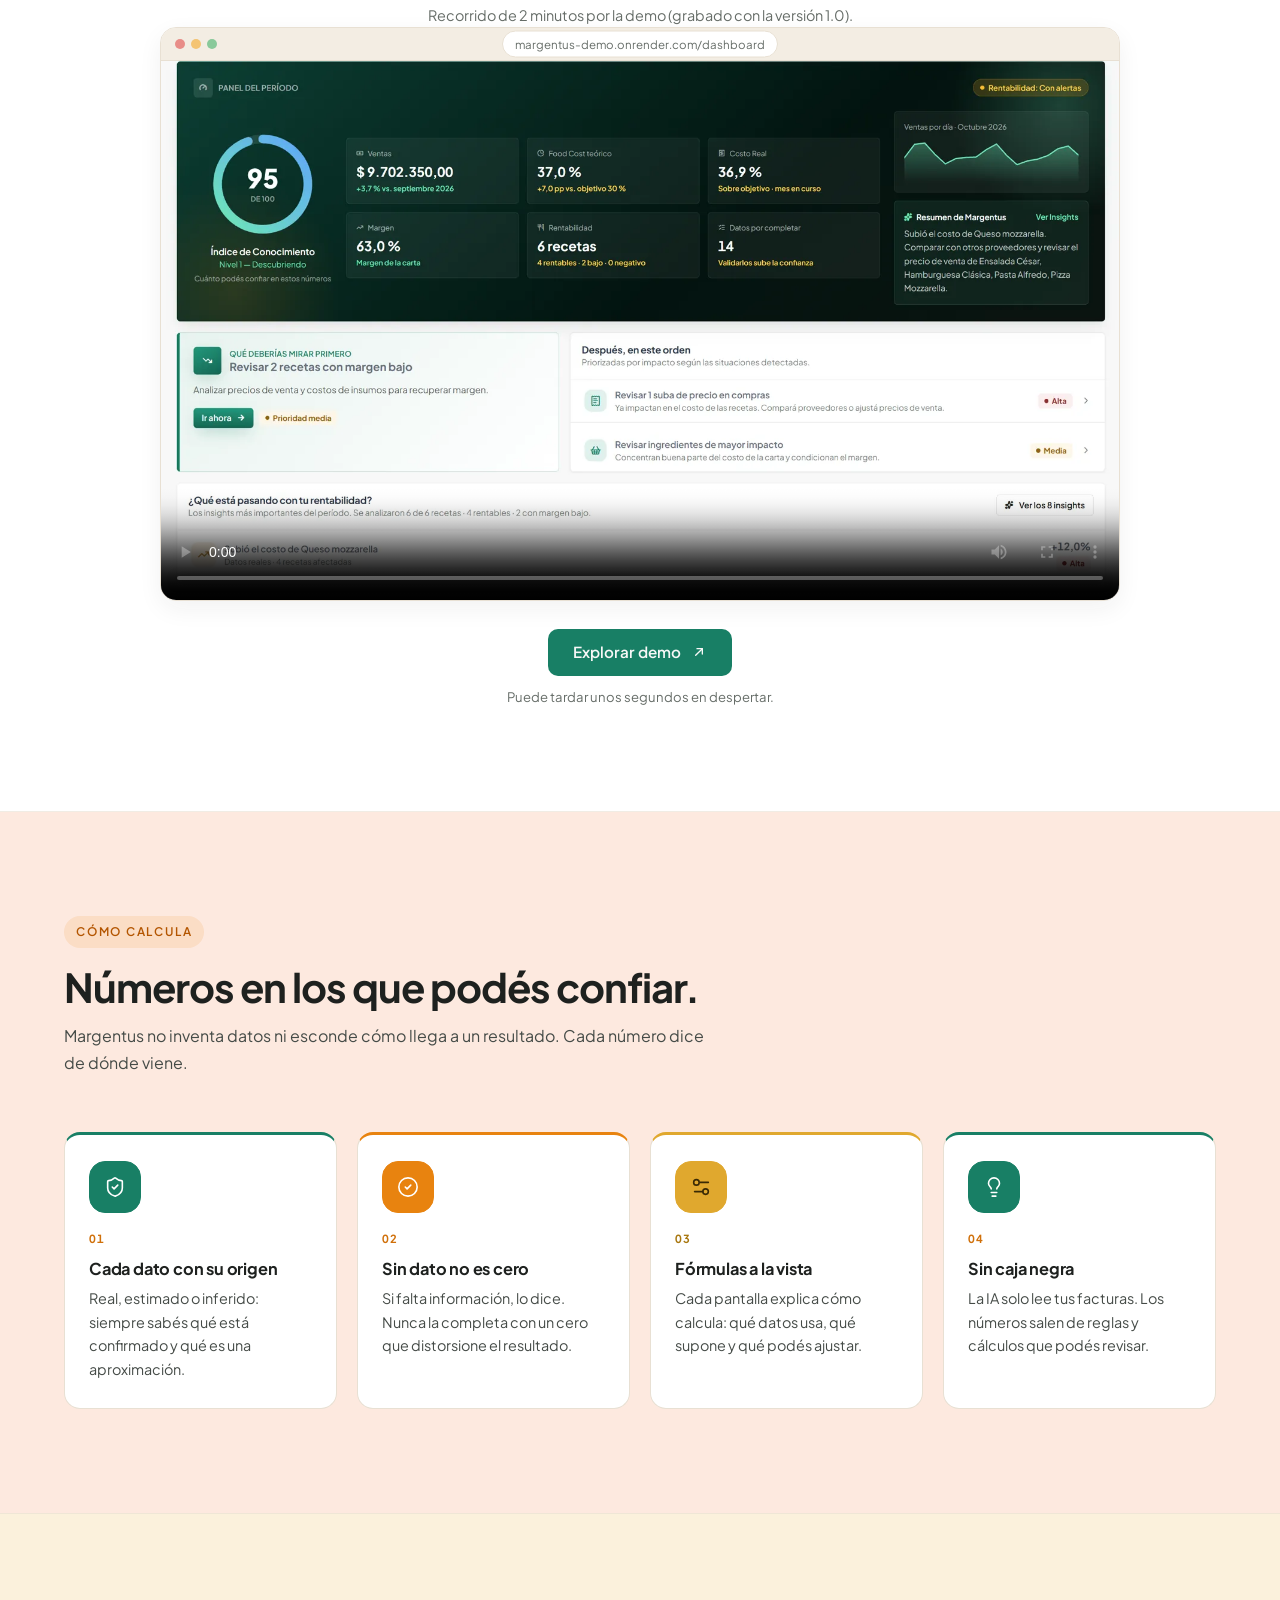
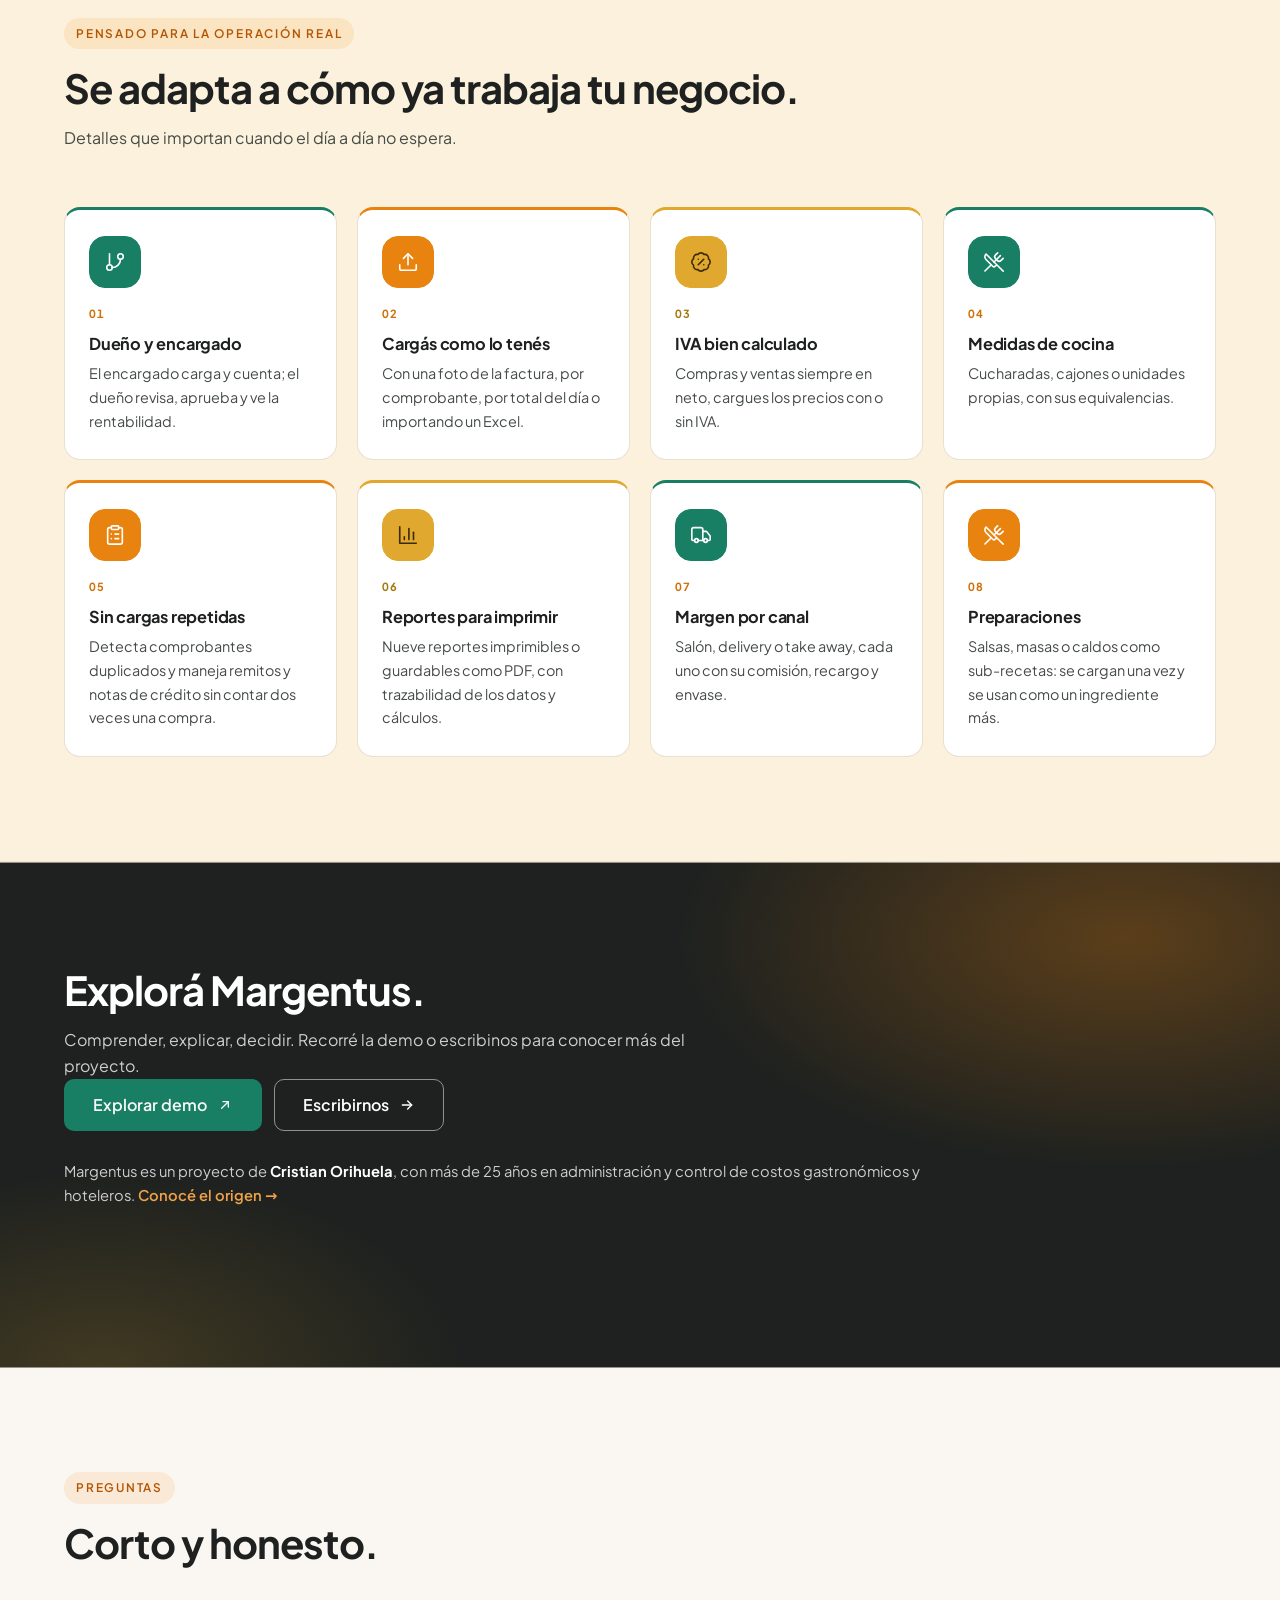
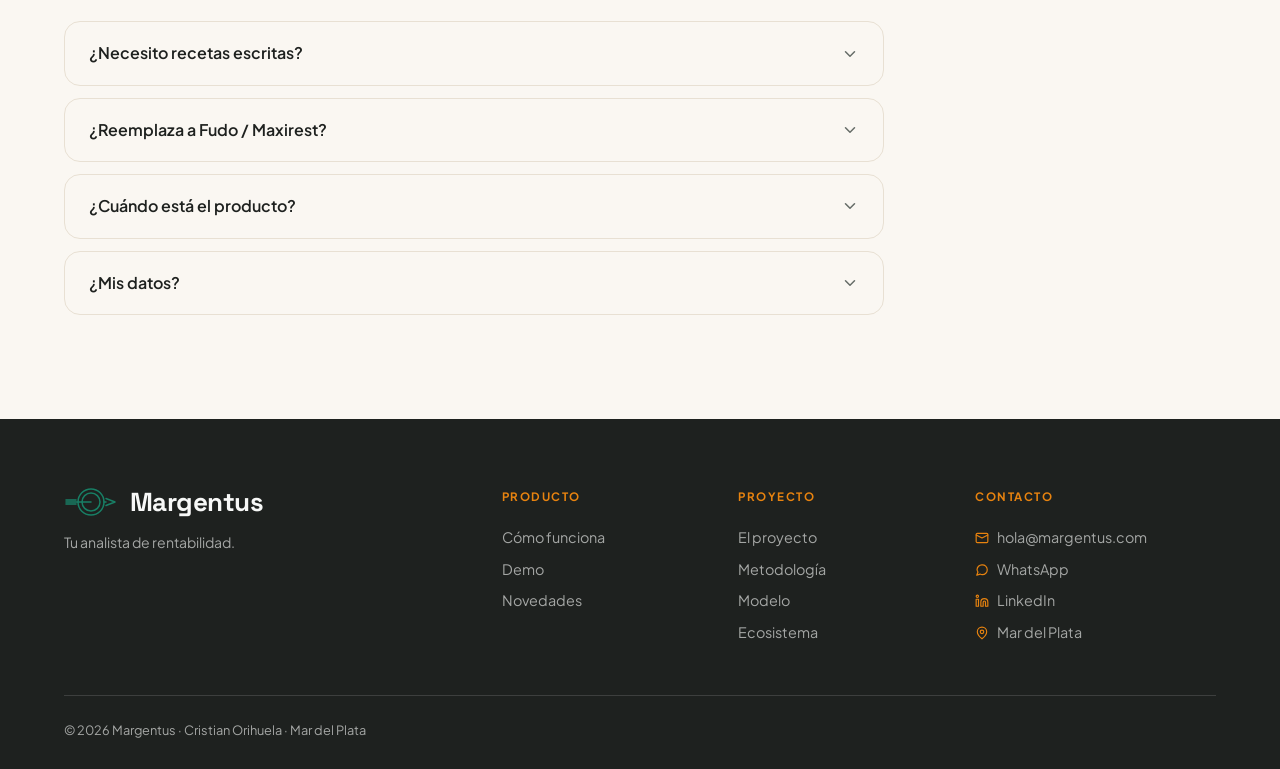
==== commit 5a11a45d: "ajuste v mobile" ====
--- a/index.html
+++ b/index.html
@@ -129,7 +129,7 @@
             <span class="mg-window-dots"><span></span><span></span><span></span></span>
             <span class="mg-window-url">margentus-demo.onrender.com/dashboard</span>
           </div>
-          <img src="img/prototipo/dashboard-resumen.png" width="2414" height="1358" alt="Resumen del dashboard de Margentus con ventas, Food Cost, Costo Real, rentabilidad y alertas." decoding="async">
+          <img src="img/prototipo/dashboard-resumen.webp" width="1600" height="900" alt="Resumen del dashboard de Margentus con ventas, Food Cost, Costo Real, rentabilidad y alertas." decoding="async">
         </div>
           <div class="mg-chips" aria-hidden="true">
             <span class="mg-chip mg-chip--up"><b>↑ 18 %</b> Mozzarella</span>
@@ -261,7 +261,7 @@
             <span class="mg-window-dots"><span></span><span></span><span></span></span>
             <span class="mg-window-url">margentus-demo.onrender.com/dashboard</span>
           </div>
-          <video class="mg-project-shot-media" src="video/demo-web.mp4" poster="img/prototipo/dashboard-resumen.png" controls playsinline preload="metadata" width="1280" height="720" aria-label="Recorrido en video por la demo de Margentus."></video>
+          <video class="mg-project-shot-media" src="video/demo-web.mp4" poster="img/prototipo/dashboard-resumen.webp" controls playsinline preload="metadata" width="1280" height="720" aria-label="Recorrido en video por la demo de Margentus."></video>
         </figure>
       </div>
       <div class="mg-demo-actions mg-rv">
--- a/css/margentus-components.css
+++ b/css/margentus-components.css
@@ -1203,9 +1203,12 @@
   background: radial-gradient(45% 60% at 85% 20%, rgba(232,131,15,.18), transparent 70%),
               radial-gradient(35% 50% at 10% 100%, rgba(224,168,46,.10), transparent 70%); }
 /* Grano sutil */
-body::before { content: ""; position: fixed; inset: 0; z-index: 9999; pointer-events: none; opacity: .05; mix-blend-mode: multiply;
+body::before { content: none; }
+@media (hover: hover) and (min-width: 1024px) {
+body::before { content: ""; position: fixed; inset: 0; z-index: 9999; pointer-events: none; opacity: .035;
   background-image: url("data:image/svg+xml,%3Csvg xmlns='http://www.w3.org/2000/svg' width='160' height='160'%3E%3Cfilter id='n'%3E%3CfeTurbulence type='fractalNoise' baseFrequency='.9' numOctaves='2' stitchTiles='stitch'/%3E%3C/filter%3E%3Crect width='100%25' height='100%25' filter='url(%23n)'/%3E%3C/svg%3E"); }
-html[data-theme="dark"] body::before { mix-blend-mode: screen; opacity: .04; }
+html[data-theme="dark"] body::before { opacity: .03; }
+}
 /* Etiquetas de datos en el hero */
 .mg-hero-visual { position: relative; }
 .mg-chips { position: absolute; inset: 0; pointer-events: none; }
@@ -1429,8 +1432,8 @@
 .mg-live li strong { display: block; color: #fff; font-size: 1rem; }
 .mg-live li span:not(.mg-live-dot) { display: block; font-size: .88rem; color: rgba(255,255,255,.65); }
 .mg-live li em { font-style: normal; font-size: .85rem; font-weight: 600; color: #f0a24a; white-space: nowrap; }
-.mg-live-dot { width: 10px; height: 10px; border-radius: 50%; background: #f0a24a; box-shadow: 0 0 0 0 rgba(240,162,74,.6); animation: mg-pulse 2s infinite; }
-@keyframes mg-pulse { 0% { box-shadow: 0 0 0 0 rgba(240,162,74,.55); } 70% { box-shadow: 0 0 0 10px rgba(240,162,74,0); } 100% { box-shadow: 0 0 0 0 rgba(240,162,74,0); } }
+.mg-live-dot { width: 10px; height: 10px; border-radius: 50%; background: #f0a24a; box-shadow: 0 0 0 0 rgba(240,162,74,.6); animation: mg-live-pulse 2s infinite; }
+@keyframes mg-live-pulse { 0% { box-shadow: 0 0 0 0 rgba(240,162,74,.55); } 70% { box-shadow: 0 0 0 10px rgba(240,162,74,0); } 100% { box-shadow: 0 0 0 0 rgba(240,162,74,0); } }
 .mg-eco-trail { margin: 24px 0 0 !important; max-width: 820px; font-size: .95rem; color: rgba(255,255,255,.7) !important; }
 .mg-eco-band .mg-pitch-title { color: #fff; }
 .mg-eco-band .mg-pitch-item figcaption { color: rgba(255,255,255,.6); }
@@ -1487,3 +1490,10 @@
 .mg-market-src { margin: 24px 0 0; font-size: .8rem; color: rgba(255,255,255,.5); }
 .mg-market-src a { color: #f0a24a; }
 @media (max-width: 767px) { .mg-market { padding: 24px; } .mg-market-stats { grid-template-columns: 1fr; gap: 18px; } }
+
+/* ---------- Rendimiento en celulares (20/11/2026) ---------- */
+@media (max-width: 1023px), (hover: none) {
+  .mg-chip { animation: none; box-shadow: 0 6px 14px -8px rgba(30,33,31,.35); }
+  .mg-hero::after, .mg-band-dark::after { opacity: .7; }
+  .mg-nav { -webkit-backdrop-filter: none; backdrop-filter: none; }
+}
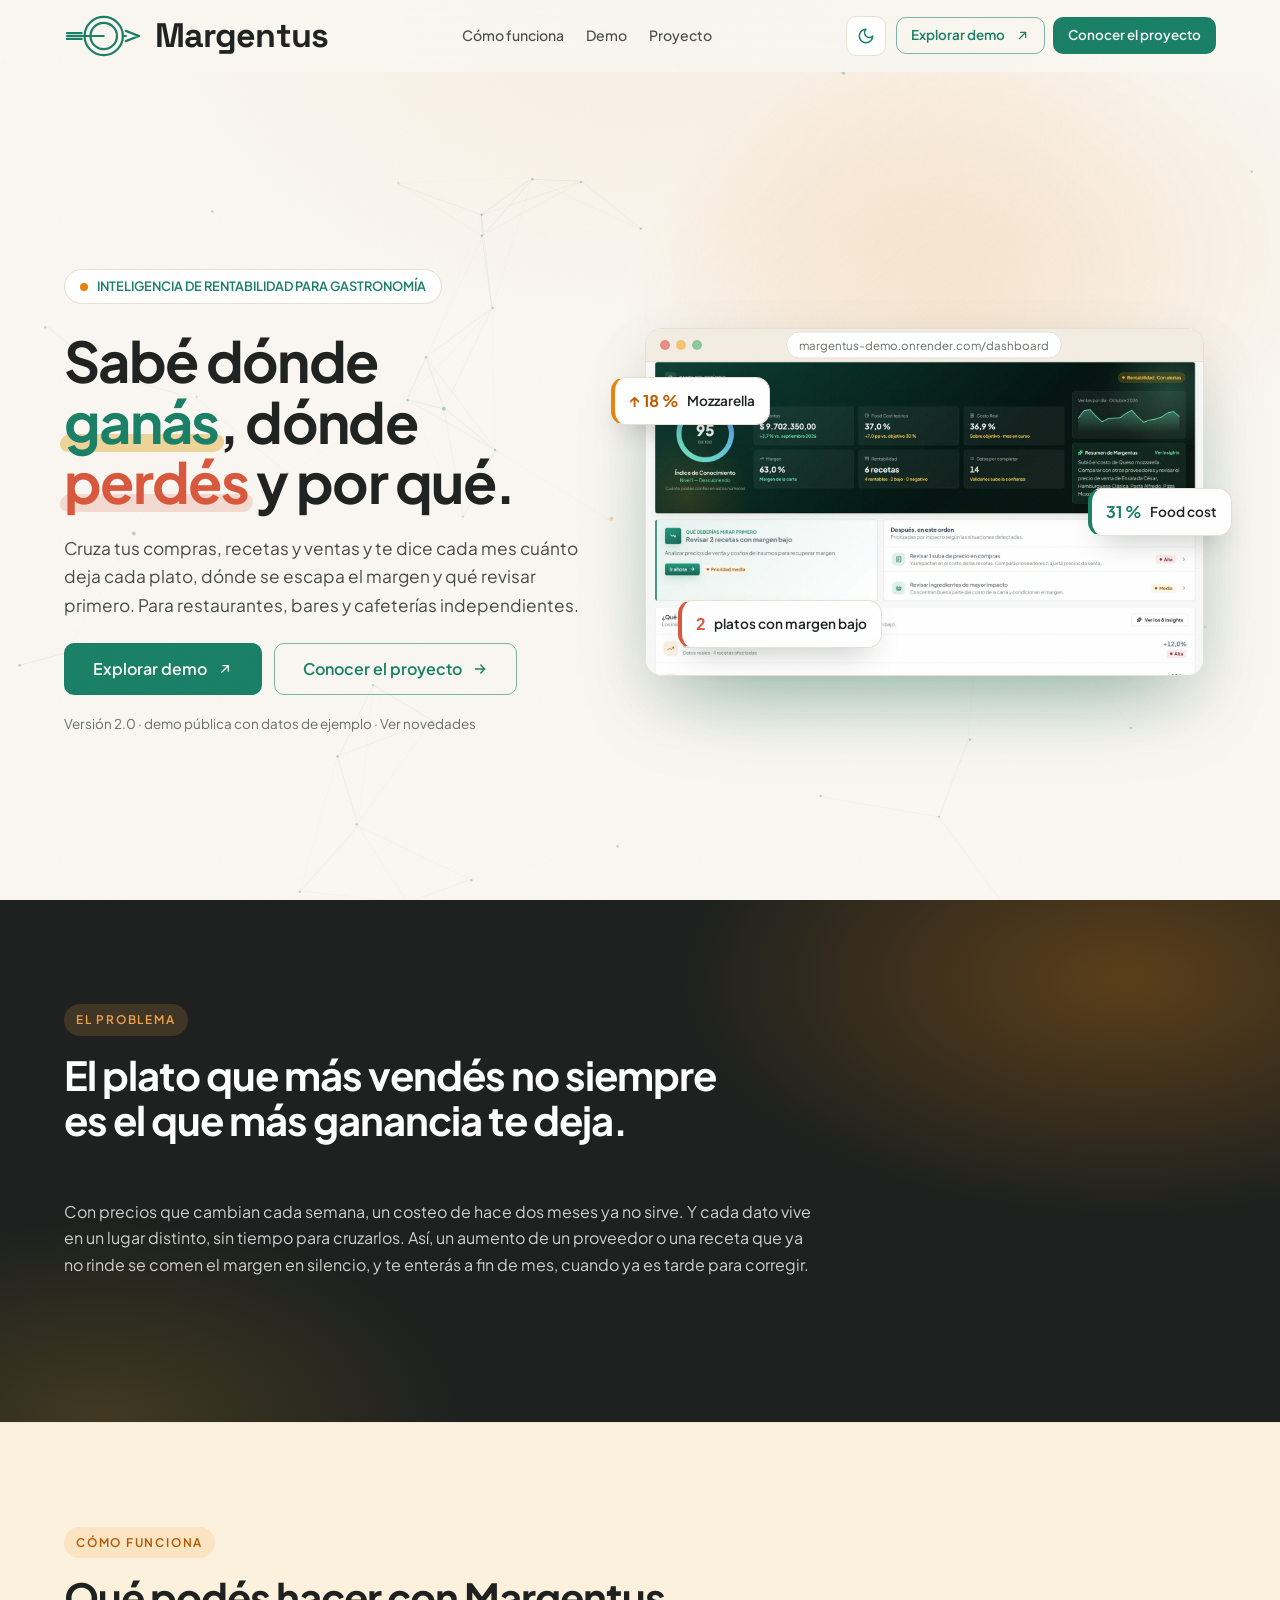
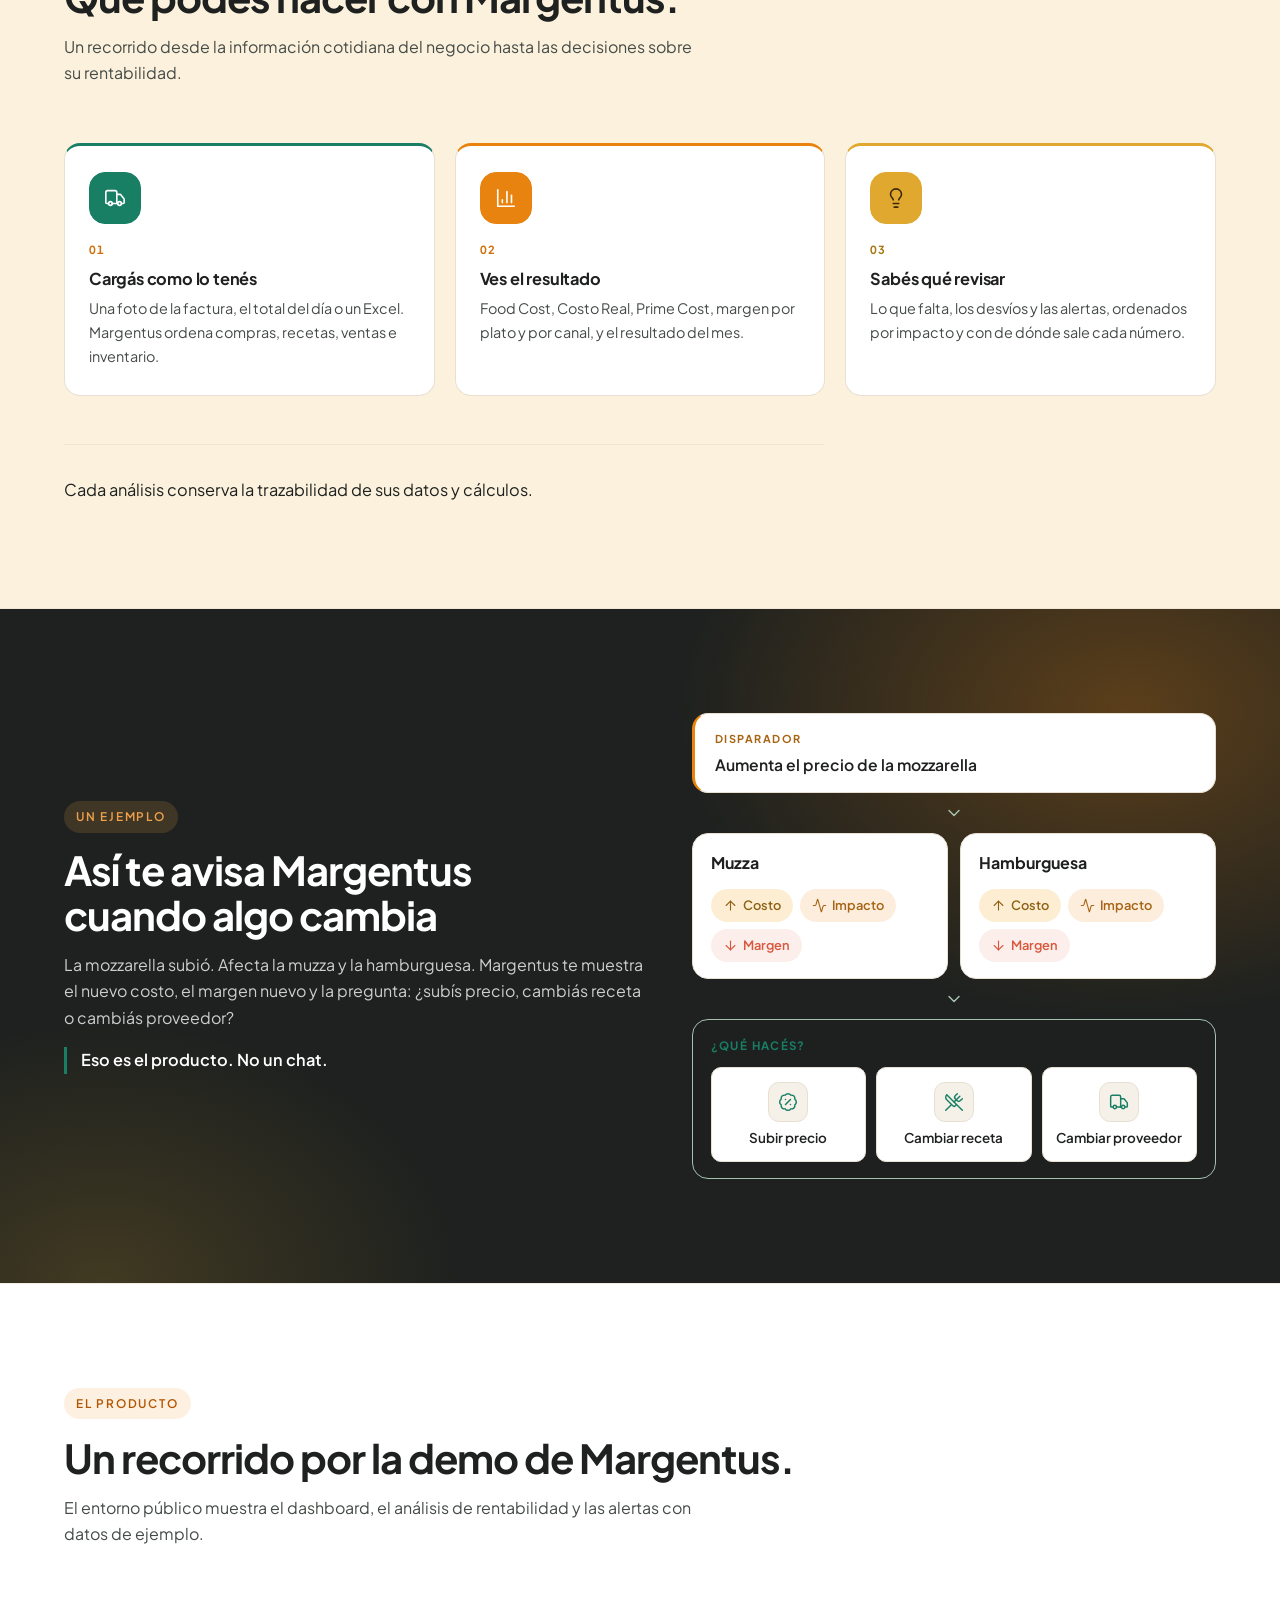
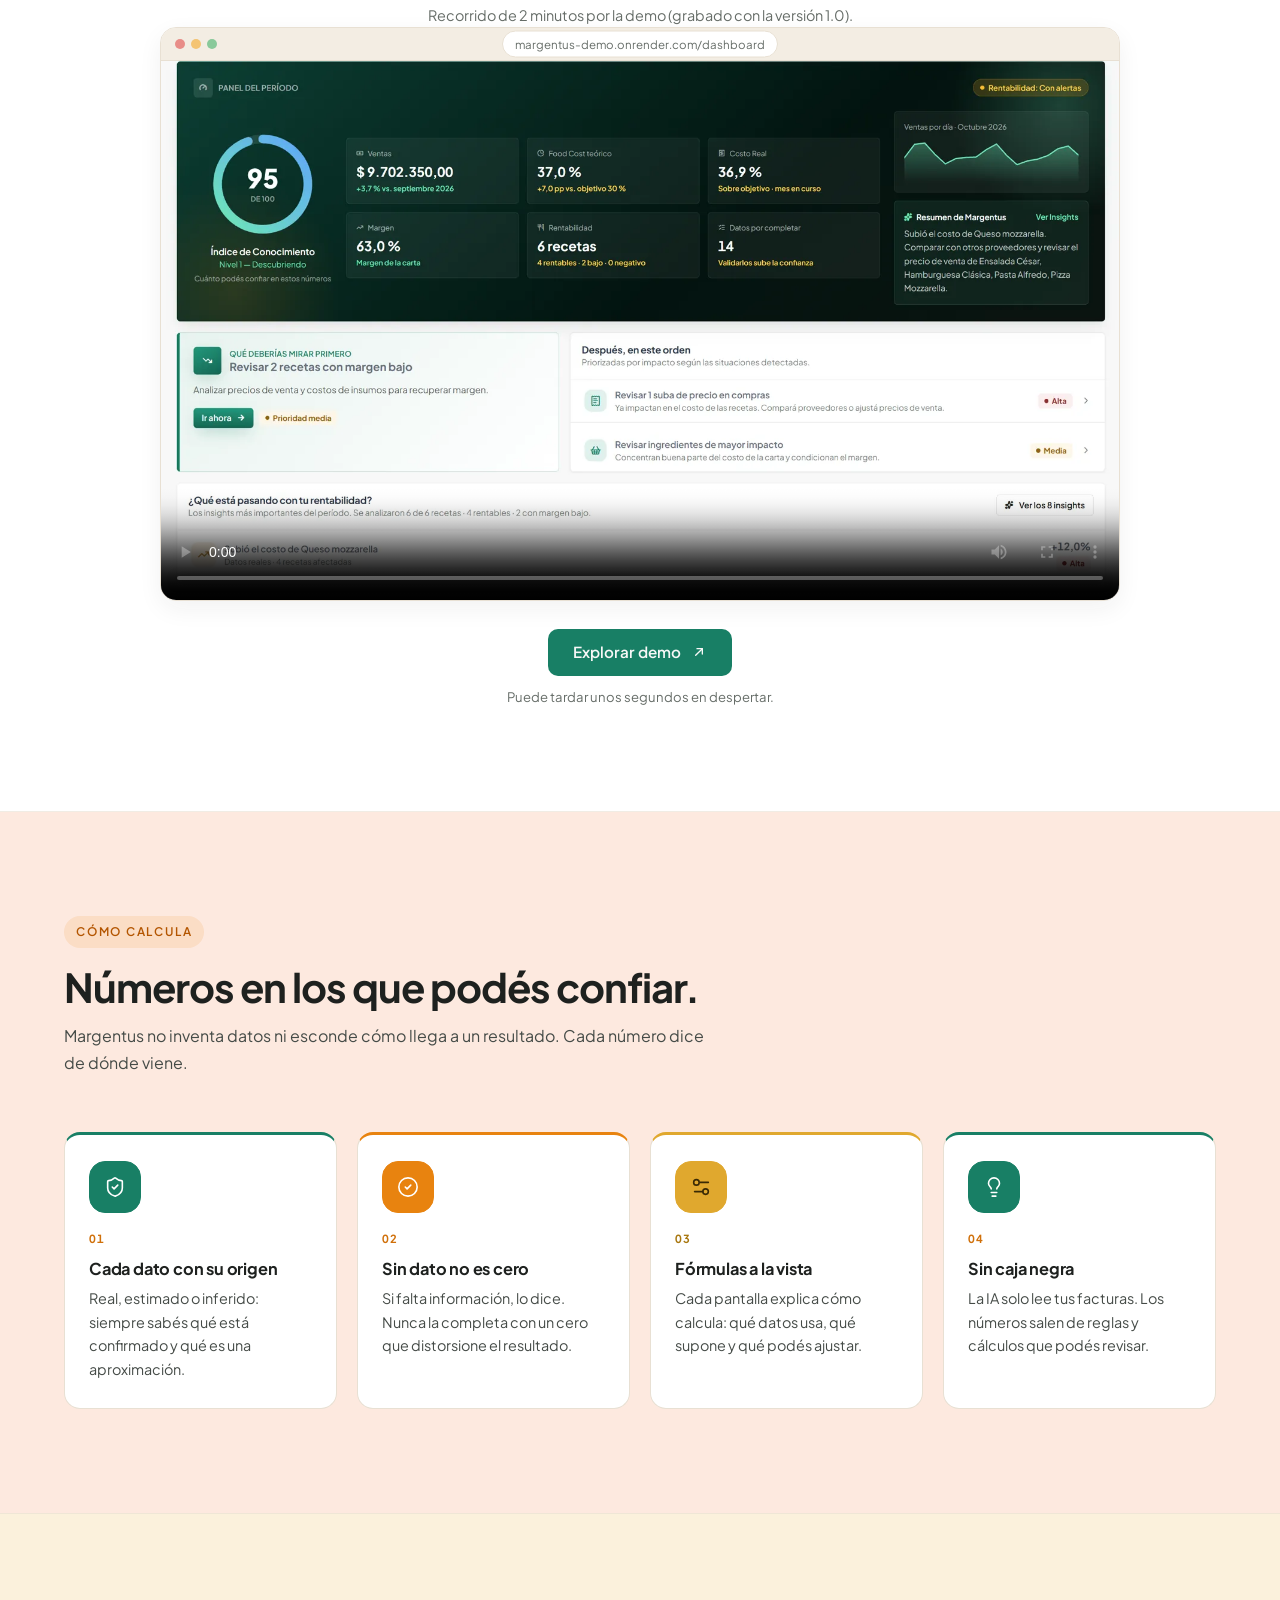
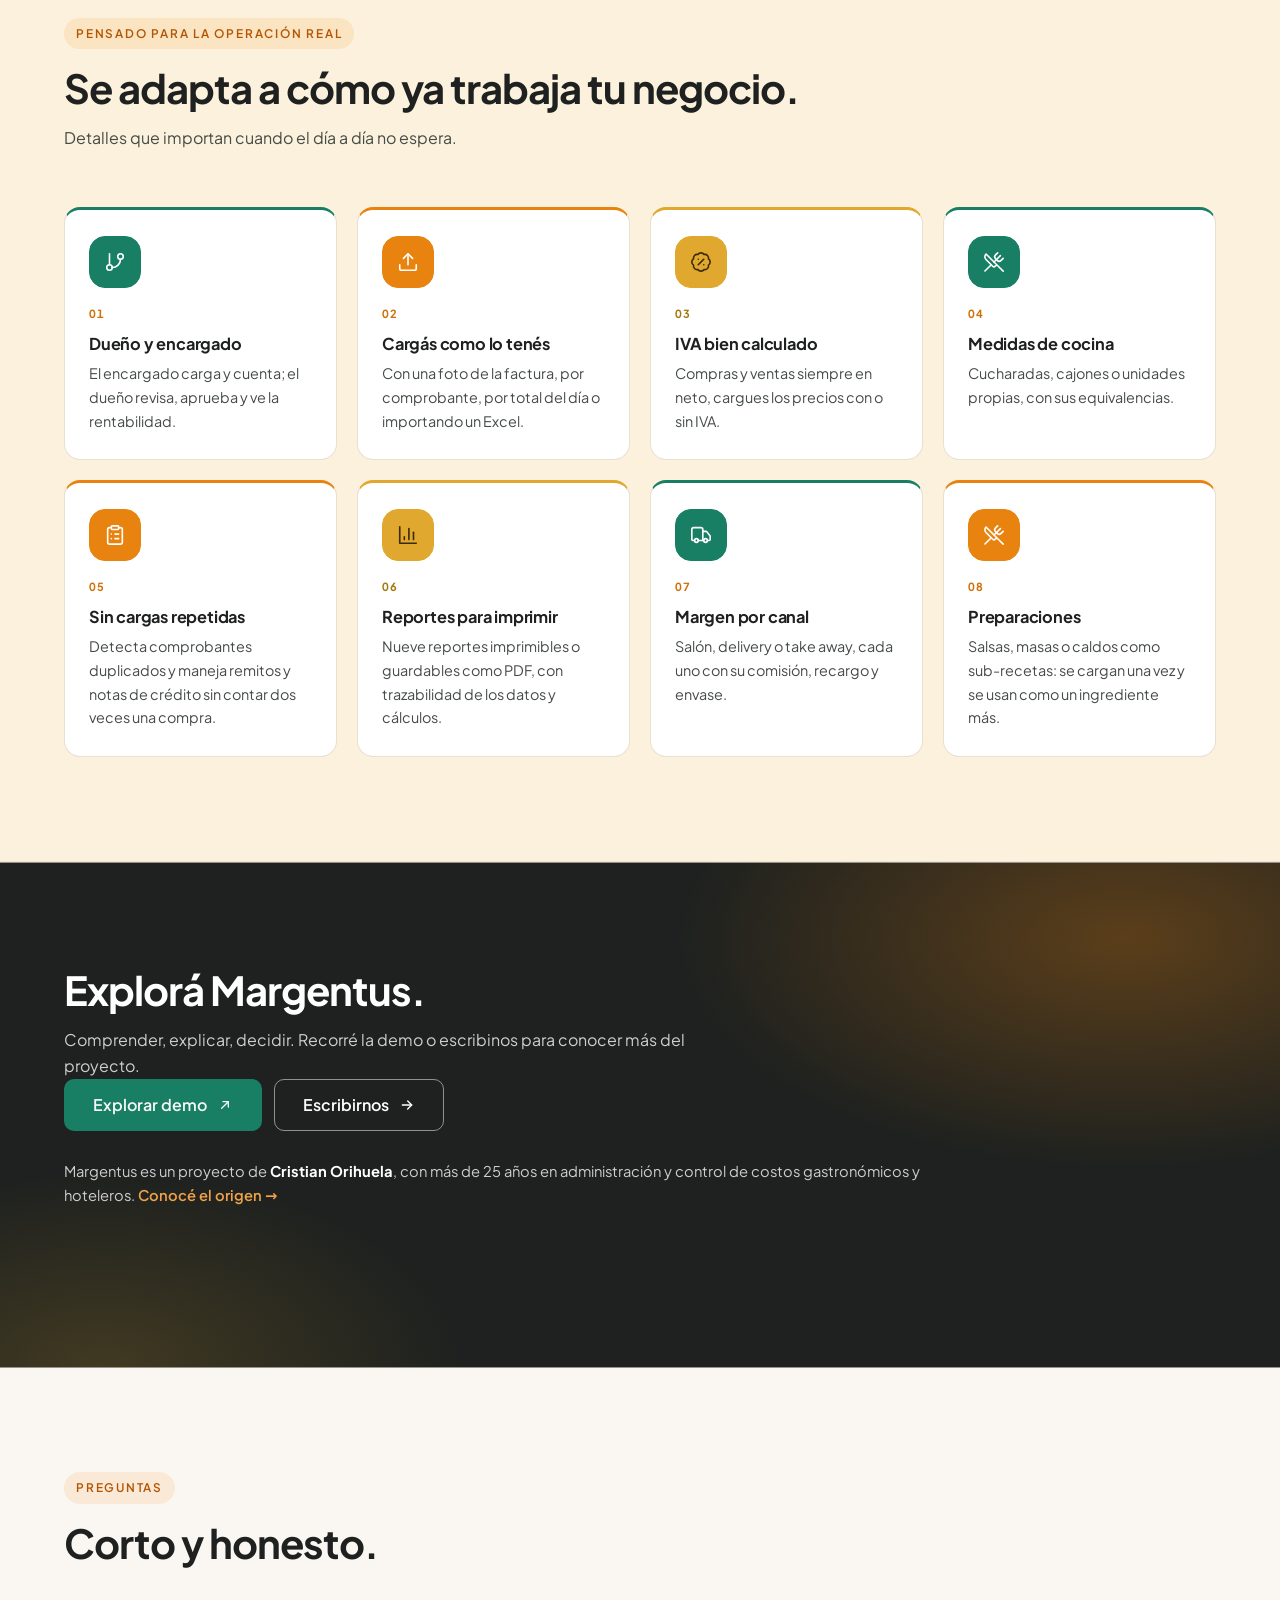
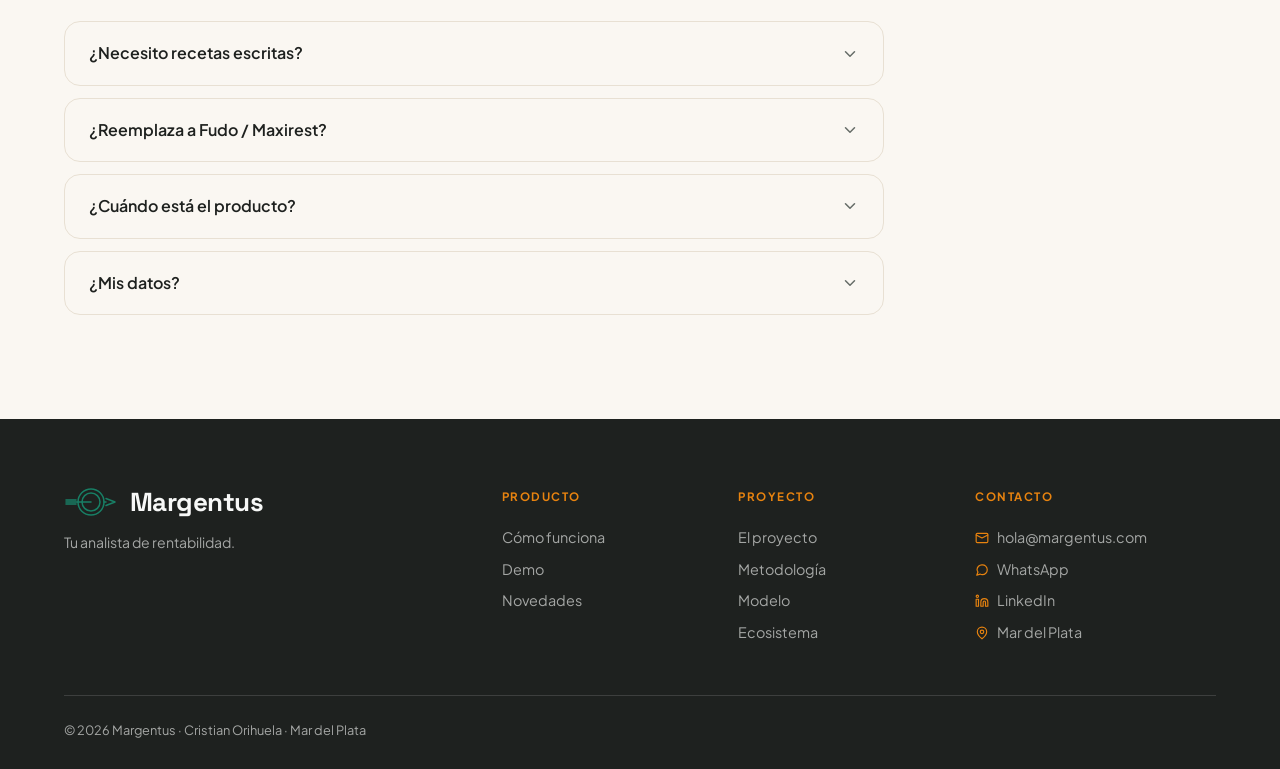
==== commit 6fe8322b: "ajuste v mobile" ====
--- a/index.html
+++ b/index.html
@@ -503,9 +503,9 @@
   if(!ctx)return;
   var pts=[],w=0,h=0,raf=0,last=0,dpr=1;
   function resize(){
-    var r=hero.getBoundingClientRect();w=Math.max(1,r.width);h=Math.max(1,r.height);dpr=Math.min(devicePixelRatio||1,1.5);
+    var r=hero.getBoundingClientRect();w=Math.max(1,r.width);h=Math.max(1,r.height);dpr=Math.min(devicePixelRatio||1,(innerWidth<768?1:1.5));
     canvas.width=Math.round(w*dpr);canvas.height=Math.round(h*dpr);canvas.style.width=w+'px';canvas.style.height=h+'px';ctx.setTransform(dpr,0,0,dpr,0,0);
-    var n=Math.max(18,Math.min(42,Math.round(w/27)));
+    var n=w<768?14:Math.max(18,Math.min(42,Math.round(w/27)));
     pts=Array.from({length:n},function(_,i){return{x:Math.random()*w,y:Math.random()*h,vx:(Math.random()-.5)*.12,vy:(Math.random()-.5)*.12,r:i%6===0?2:1.2,copper:i%5===0};});draw(0);
   }
   function draw(dt){
@@ -518,9 +518,11 @@
     });
   }
   function frame(t){if(document.hidden){raf=0;return;}var dt=last?Math.min(40,t-last):16;last=t;draw(dt);raf=requestAnimationFrame(frame);}
-  function start(){if(!reduced&&!raf&&!document.hidden){last=0;raf=requestAnimationFrame(frame);}}
+  function start(){if(!reduced&&!raf&&!document.hidden&&(typeof visible==='undefined'||visible)){last=0;raf=requestAnimationFrame(frame);}}
   function stop(){if(raf)cancelAnimationFrame(raf);raf=0;}
+  var visible=true;
   resize();start();
+  if('IntersectionObserver'in window)new IntersectionObserver(function(e){visible=e[0].isIntersecting;visible?start():stop();}).observe(hero);
   if('ResizeObserver'in window)new ResizeObserver(resize).observe(hero);else addEventListener('resize',resize,{passive:true});
   document.addEventListener('visibilitychange',function(){document.hidden?stop():start();});
   new MutationObserver(function(){if(reduced)draw(0);}).observe(document.documentElement,{attributes:true,attributeFilter:['data-theme']});
